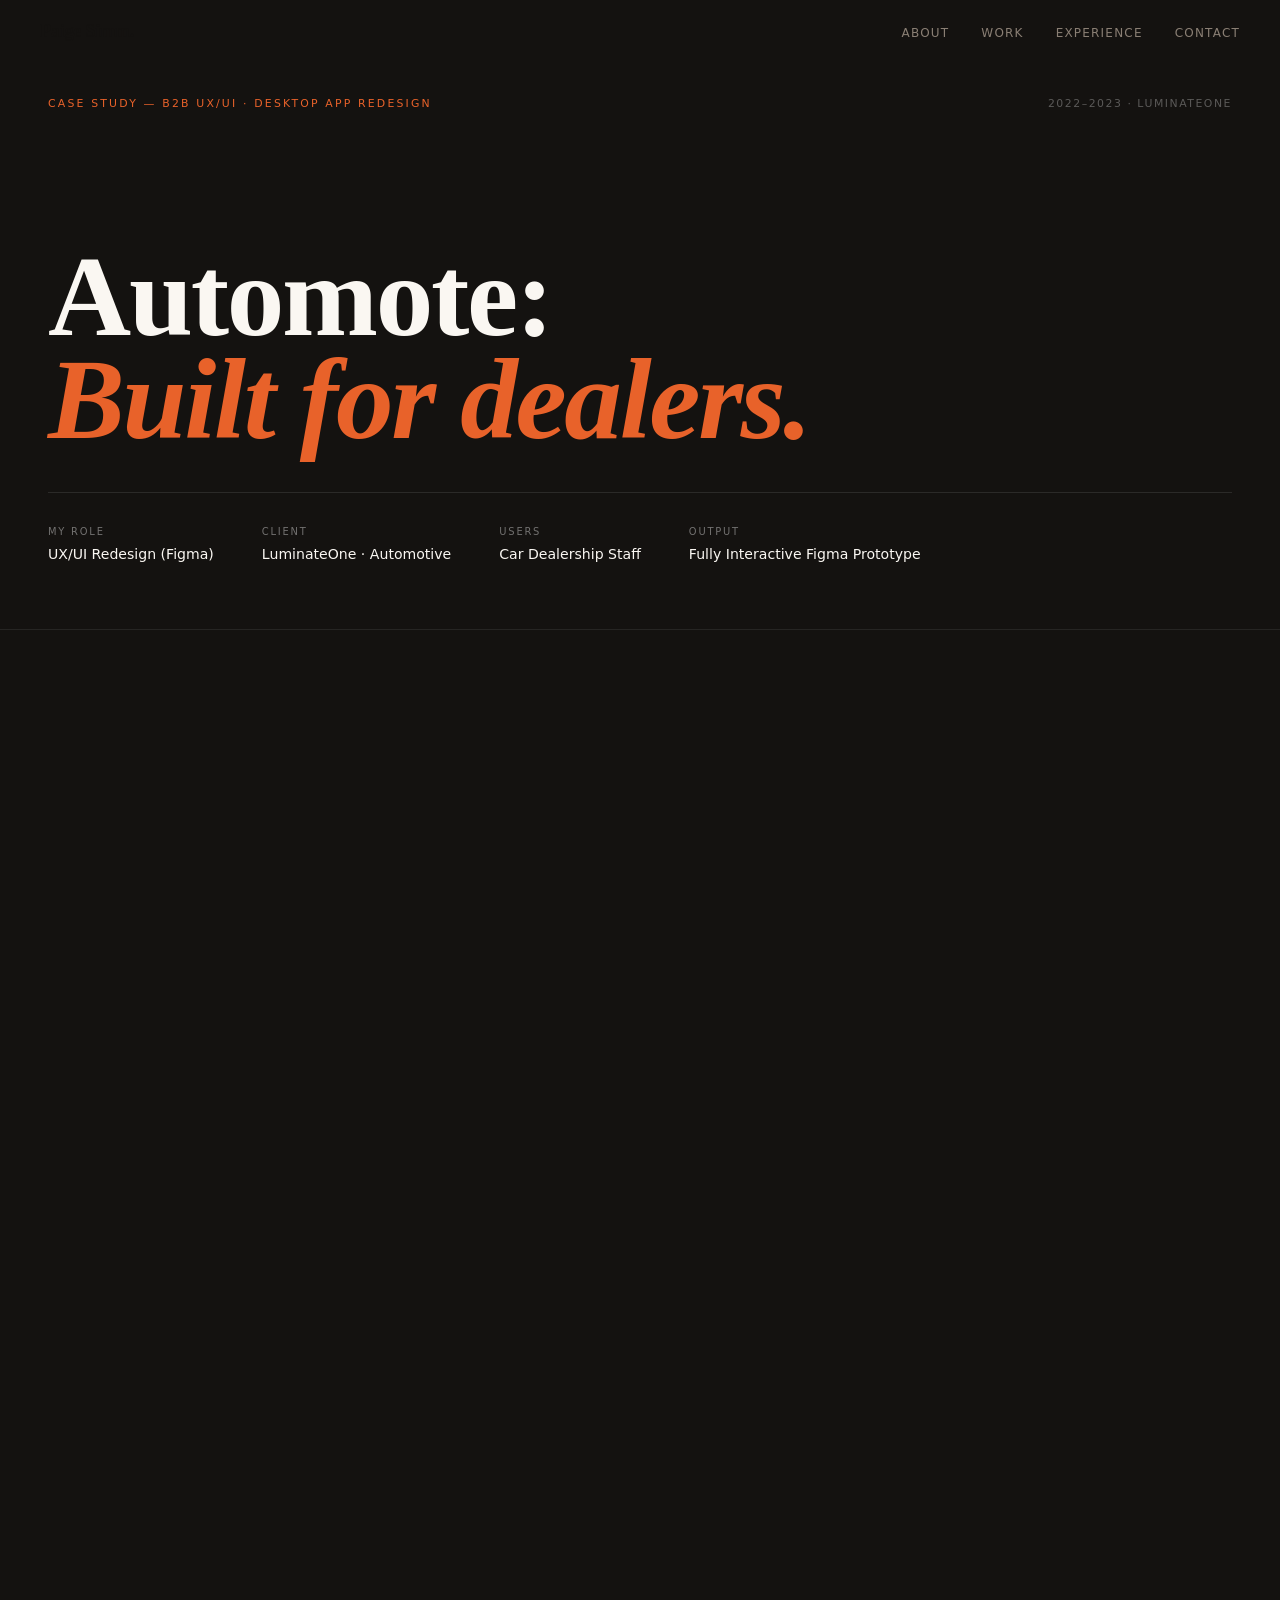
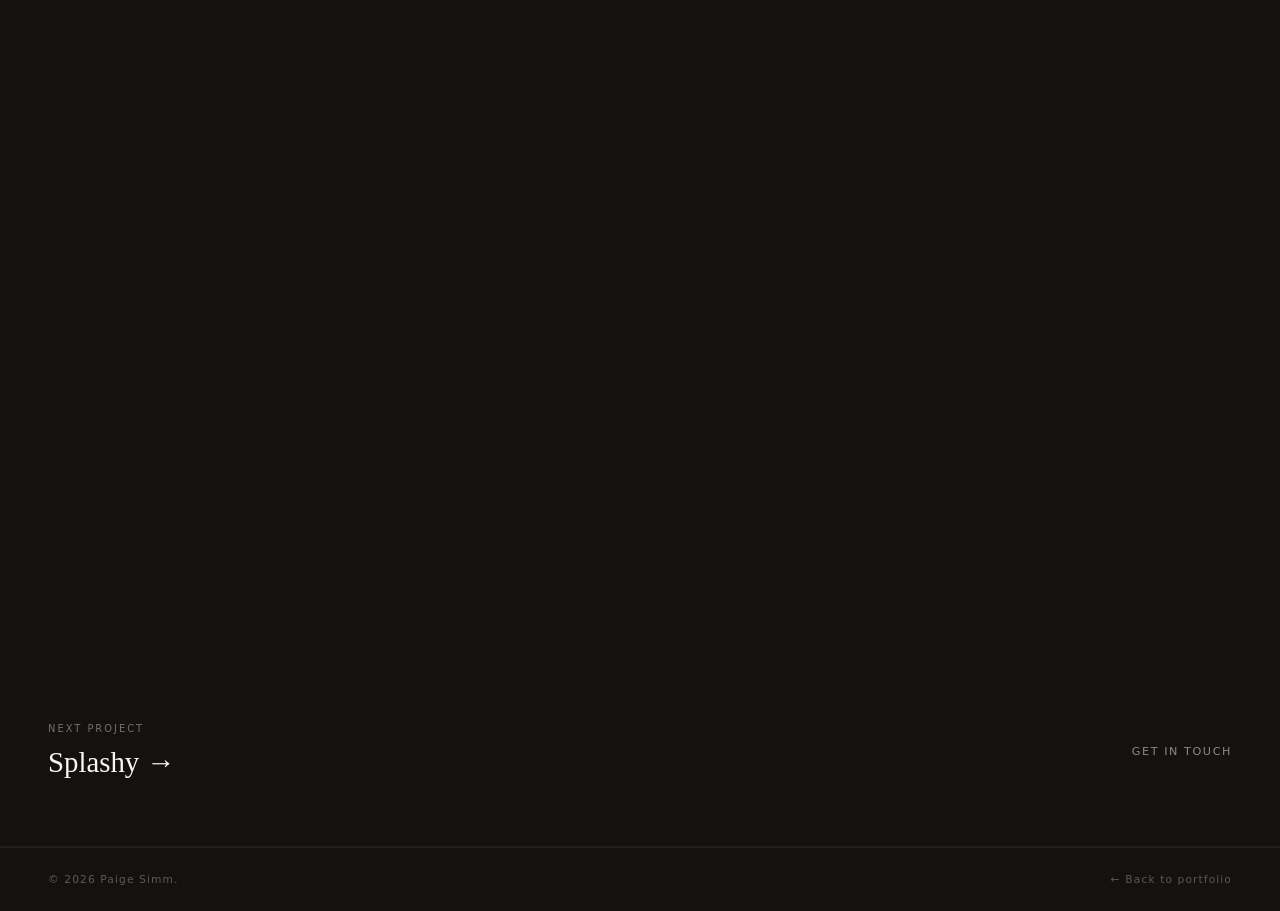
==== automote-case-study.html @ e4aabdaa "Update automote-case-study.html" ====
<!DOCTYPE html>
<html lang="en">
<head>
<meta charset="UTF-8">
<meta name="viewport" content="width=device-width, initial-scale=1.0">
<title>Automote — Case Study · Paige Simm</title>
<link href="https://api.fontshare.com/v2/css?f[]=clash-display@400,500,600,700&f[]=cabinet-grotesk@300,400,500,700&display=swap" rel="stylesheet">
<link rel="stylesheet" href="style.css">
<link rel="stylesheet" href="case-study.css">
</head>
<body>
<div id="reading-progress"></div>
<div id="section-dots"></div>
<nav class="nav" id="nav">
  <a href="index.html" class="nav-logo">Paige Simm.</a>
  <ul class="nav-links">
    <li><a href="index.html#about">About</a></li>
    <li><a href="index.html#work">Work</a></li>
    <li><a href="index.html#experience">Experience</a></li>
    <li><a href="index.html#contact">Contact</a></li>
  </ul>
  <button class="hamburger" id="hamburger" aria-label="Menu"><span></span><span></span><span></span></button>
</nav>
<div class="mobile-drawer" id="mobileDrawer">
  <a href="index.html#about">About</a><a href="index.html#work">Work</a>
  <a href="index.html#experience">Experience</a><a href="index.html#contact">Contact</a>
</div>
<div class="cs-hero automote">
  <div class="cs-hero-bg"></div>
  <div class="cs-hero-top">
    <span class="cs-eyebrow">Case Study — B2B UX/UI · Desktop App Redesign</span>
    <span class="cs-year">2022–2023 · LuminateOne</span>
  </div>
  <div class="cs-hero-content">
    <h1 class="cs-title">
      <span class="cs-title-line">Automote:</span>
      <span class="cs-title-line">Built for dealers.</span>
    </h1>
    <div class="cs-hero-meta">
      <div><p class="cs-meta-label">My Role</p><p class="cs-meta-value">UX/UI Redesign (Figma)</p></div>
      <div><p class="cs-meta-label">Client</p><p class="cs-meta-value">LuminateOne · Automotive</p></div>
      <div><p class="cs-meta-label">Users</p><p class="cs-meta-value">Car Dealership Staff</p></div>
      <div><p class="cs-meta-label">Output</p><p class="cs-meta-value">Fully Interactive Figma Prototype</p></div>
    </div>
  </div>
</div>

<!-- SECTION 01: Overview (unchanged) -->
<section class="cs-section" id="s1">
  <div class="inner" style="position:relative">
    <span class="sec-num">01</span>
    <span class="section-label">Overview</span>
    <h2 class="section-heading">A tool used every day that made people's jobs harder.</h2>
    <div class="two-col">
      <div class="body-text">
        <p>During my internship at <strong>LuminateOne</strong>, I was given the Automote redesign as my core project. Automote is a stock and inventory management platform used daily by car dealership staff to track orders, manage vehicle builds, and monitor inventory.</p>
        <p>The existing interface had accumulated years of fixes on top of fixes. My job was to redesign the core workflows from scratch in Figma, producing a fully interactive prototype the development team could use to plan implementation.</p>
        <p>B2B design is unforgiving. Dealership staff aren't browsing — they're working under time pressure, handling real financial transactions. The cost of confusion isn't frustration, it's mistakes with money and customer relationships.</p>
      </div>
      <div>
        <div class="stat-row">
          <div class="stat-pill"><span class="stat-pill-val" data-target="6">6</span><span class="stat-pill-label">Core UI problems identified in audit</span></div>
          <div class="stat-pill"><span class="stat-pill-val">5→2</span><span class="stat-pill-label">Steps to update order status</span></div>
          <div class="stat-pill"><span class="stat-pill-val">B2B</span><span class="stat-pill-label">Complex real-world daily workflows</span></div>
          <div class="stat-pill"><span class="stat-pill-val">100%</span><span class="stat-pill-label">Interactive prototype delivered</span></div>
        </div>
      </div>
    </div>
  </div>
</section>

<!-- SECTION 02: The Problem (unchanged) -->
<section class="cs-section" id="s2">
  <div class="inner" style="position:relative">
    <span class="sec-num">02</span>
    <span class="section-label">The Problem</span>
    <h2 class="section-heading">Six problems that made a hard job harder.</h2>
    <p style="font-size:1rem;line-height:1.85;color:rgba(0,0,0,0.55);max-width:58ch;margin-bottom:1.8rem">Dealership staff use Automote for hours every day. Managing dozens of orders, tracking vehicles through production pipelines, configuring complex builds. <strong style="color:var(--dark)">Every friction point compounds across hundreds of interactions.</strong></p>
    <ul class="pain-list">
      <li class="pain-item"><span class="pain-num">01</span><div class="pain-text"><strong>Text and buttons cut off</strong><p>UI elements were truncated at screen edges with no overflow handling. Labels, CTAs, and data values disappeared mid-character.</p></div></li>
      <li class="pain-item"><span class="pain-num">02</span><div class="pain-text"><strong>Navigation required too many steps</strong><p>Too many clicks to reach common actions. Hierarchy was flat and unlabelled — users had to memorise locations rather than discover them.</p></div></li>
      <li class="pain-item"><span class="pain-num">03</span><div class="pain-text"><strong>No visual CTA hierarchy</strong><p>Primary actions weren't distinguishable from secondary ones. Everything looked the same weight — unclear what to do next.</p></div></li>
      <li class="pain-item"><span class="pain-num">04</span><div class="pain-text"><strong>Actions completed silently</strong><p>No confirmation states, no error messages, no loading indicators. Users couldn't tell whether something had worked or failed.</p></div></li>
      <li class="pain-item"><span class="pain-num">05</span><div class="pain-text"><strong>Layout broke on different screens</strong><p>Built for one fixed resolution. On any other display, components collapsed or overlapped unpredictably.</p></div></li>
      <li class="pain-item"><span class="pain-num">06</span><div class="pain-text"><strong>No consistent design language</strong><p>Spacing, type sizes, button styles, and colours varied across screens — making the platform feel unfinished and untrustworthy.</p></div></li>
    </ul>
  </div>
</section>

<!-- SECTION 03: Core User Flow (unchanged) -->
<section class="cs-section" id="s3">
  <div class="inner" style="position:relative">
    <span class="sec-num">03</span>
    <span class="section-label">Core User Flow</span>
    <h2 class="section-heading">Updating order status — from 5 steps to 2.</h2>
    <p style="font-size:0.95rem;color:var(--muted);max-width:55ch;line-height:1.75">Order status updates were the most frequent dealer action. Previously required navigating away, making the change, then returning. Redesigned to inline editing with immediate confirmation.</p>
    <div class="user-flow" style="margin-top:1.5rem">
      <div class="flow-step"><div class="flow-box">View orders list</div></div>
      <div class="flow-arrow"></div>
      <div class="flow-step"><div class="flow-box flow-box--blue">Filter by status / model</div></div>
      <div class="flow-arrow"></div>
      <div class="flow-step"><div class="flow-box">Select order</div></div>
      <div class="flow-arrow"></div>
      <div class="flow-step"><div class="flow-box flow-box--blue">View / edit details</div></div>
      <div class="flow-arrow"></div>
      <div class="flow-step"><div class="flow-box">Update production status</div></div>
      <div class="flow-arrow"></div>
      <div class="flow-step"><div class="flow-box flow-box--accent">Confirmation state</div></div>
    </div>
    <p style="font-size:0.75rem;color:var(--muted);margin-top:1rem;font-style:italic">Previously: no filter system, no inline editing, no confirmation. Every status update required navigating away and back.</p>
  </div>
</section>

<!-- SECTION 04: Wireframes (unchanged) -->
<section class="cs-section" id="s4">
  <div class="inner" style="position:relative">
    <span class="sec-num">04</span>
    <span class="section-label">Wireframes</span>
    <h2 class="section-heading">Structuring before styling.</h2>
    <p style="font-size:0.95rem;color:var(--muted);max-width:55ch;line-height:1.75;margin-bottom:0">Wireframed all key screens before moving to high-fidelity. Goal was to validate information architecture and layout logic without the distraction of visual decisions.</p>
    <div class="wireframes">
      <div class="wireframe">
        <div class="wf-bar"><div class="wf-dot"></div><div class="wf-dot"></div><div class="wf-dot"></div></div>
        <div class="wf-body">
          <div style="display:grid;grid-template-columns:70px 1fr;gap:0.4rem;height:60px">
            <div class="wf-block"></div>
            <div style="display:flex;flex-direction:column;gap:0.3rem;padding-top:0.2rem">
              <div class="wf-line wf-line--full"></div><div class="wf-line wf-line--med"></div><div class="wf-line wf-line--short"></div>
            </div>
          </div>
          <div class="wf-line wf-line--full"></div><div class="wf-line wf-line--full"></div><div class="wf-line wf-line--med"></div>
        </div>
        <div class="wf-label">Orders list — v1</div>
        <div class="wf-version">No filtering made large order lists unmanageable</div>
      </div>
      <div class="wireframe">
        <div class="wf-bar"><div class="wf-dot"></div><div class="wf-dot"></div><div class="wf-dot"></div></div>
        <div class="wf-body">
          <div style="display:grid;grid-template-columns:60px 1fr;gap:0.5rem">
            <div style="display:flex;flex-direction:column;gap:0.3rem"><div class="wf-line wf-line--full" style="height:5px;"></div><div class="wf-block" style="height:70px;"></div></div>
            <div style="display:flex;flex-direction:column;gap:0.3rem"><div style="display:flex;gap:0.3rem;"><div class="wf-line" style="width:40%;height:5px;"></div><div class="wf-line" style="width:40%;height:5px;"></div></div><div class="wf-line wf-line--full"></div><div class="wf-line wf-line--full"></div><div class="wf-line wf-line--med"></div></div>
          </div>
        </div>
        <div class="wf-label">Orders + filter panel — v2</div>
        <div class="wf-version">Collapsible filter panel introduced for high-volume workflows</div>
      </div>
      <div class="wireframe" style="border:2px solid var(--accent)">
        <div class="wf-bar" style="background:rgba(232,98,42,0.07)"><div class="wf-dot"></div><div class="wf-dot"></div><div class="wf-dot"></div></div>
        <div class="wf-body">
          <div style="display:grid;grid-template-columns:1fr 1fr;gap:0.4rem">
            <div style="display:flex;flex-direction:column;gap:0.3rem"><div class="wf-line wf-line--short"></div><div class="wf-block" style="height:30px;"></div><div class="wf-block" style="height:30px;"></div></div>
            <div style="display:flex;flex-direction:column;gap:0.3rem"><div class="wf-line wf-line--short"></div><div class="wf-block" style="height:30px;"></div><div class="wf-block" style="height:30px;"></div></div>
          </div>
          <div class="wf-block--btn" style="margin-top:0.5rem;"></div>
        </div>
        <div class="wf-label" style="color:var(--accent)">Configure build (Final)</div>
        <div class="wf-version">Two-panel layout keeps order context visible during config</div>
      </div>
    </div>
  </div>
</section>

<!-- NEW SECTION: High-Fidelity Drafts -->
<section class="cs-section" id="s5">
  <div class="inner" style="position:relative">
    <span class="sec-num">05</span>
    <span class="section-label">High-Fidelity Drafts</span>
    <h2 class="section-heading">Iterating toward the right user flow.</h2>
    <p style="font-size:0.95rem;color:var(--muted);max-width:58ch;line-height:1.75;margin-bottom:1.8rem">After wireframes were validated, I built high-fidelity drafts of core interactions. These exploratory screens helped me understand exactly how users would move through configuration workflows — and revealed where the experience still needed refinement.</p>
    
    <!-- Filter Screen -->
    <div style="margin-bottom:2.5rem">
      <h3 style="font-family:'Clash Display',sans-serif;font-weight:500;font-size:1.3rem;letter-spacing:-0.01em;margin-bottom:1rem">Filtering System — High-Fidelity Draft</h3>
      <div class="screen-full" style="max-width:900px;margin:0 auto 0.75rem">
        <img src="filter 1 - 9.png" alt="Filter panel high-fidelity draft" onerror="this.outerHTML='<div class=\'screen-full-stub\' style=\'min-height:300px\'>Filter panel — high-fidelity draft</div>'">
      </div>
      <p style="font-size:0.85rem;color:var(--muted);max-width:700px;margin:0 auto;text-align:center">The collapsible filter panel in its draft stage. This exploration confirmed the panel needed to stay visible during scrolling and that filter chips should show active selections at a glance.</p>
    </div>

    <!-- Configuration Steps Flow -->
    <div style="margin-bottom:2.5rem">
      <h3 style="font-family:'Clash Display',sans-serif;font-weight:500;font-size:1.3rem;letter-spacing:-0.01em;margin-bottom:1rem">Configuration Workflow — Draft Sequence</h3>
      <div style="display:grid;grid-template-columns:repeat(2,1fr);gap:1.5rem;margin-bottom:0.75rem">
        <div>
          <div class="screen-full">
            <img src="config steps.png" alt="Configuration steps overview" onerror="this.outerHTML='<div class=\'screen-full-stub\'>Config steps draft</div>'">
          </div>
          <p style="font-size:0.75rem;color:var(--muted);margin-top:0.5rem;text-align:center">Step progression — showing users where they are in multi-step configuration</p>
        </div>
        <div>
          <div class="screen-full">
            <img src="adding config 1 -1.png" alt="Adding configuration options" onerror="this.outerHTML='<div class=\'screen-full-stub\'>Adding config draft</div>'">
          </div>
          <p style="font-size:0.75rem;color:var(--muted);margin-top:0.5rem;text-align:center">Adding options — inline selection with immediate visual feedback</p>
        </div>
      </div>
    </div>

    <!-- Editing Configuration -->
    <div>
      <h3 style="font-family:'Clash Display',sans-serif;font-weight:500;font-size:1.3rem;letter-spacing:-0.01em;margin-bottom:1rem">Editing Flow — High-Fidelity Draft</h3>
      <div class="screen-full" style="max-width:900px;margin:0 auto 0.75rem">
        <img src="editing config 1 - 1.png" alt="Editing configuration draft" onerror="this.outerHTML='<div class=\'screen-full-stub\' style=\'min-height:300px\'>Editing config draft</div>'">
      </div>
      <p style="font-size:0.85rem;color:var(--muted);max-width:700px;margin:0 auto;text-align:center">The editing interface draft. This screen revealed that users needed persistent visibility of the original build while making changes — leading to the two-panel layout in the final design.</p>
    </div>

    <p style="font-size:0.85rem;color:var(--muted);margin-top:2rem;padding-top:1rem;border-top:1px solid rgba(0,0,0,0.06);font-style:italic">These drafts were essential for pressure-testing the user flow. Building them in high fidelity early exposed edge cases that wireframes had hidden — particularly around state persistence and undo actions.</p>
  </div>
</section>

<!-- SECTION 06: Final Delivered Design -->
<section class="cs-section" id="s6">
  <div class="inner" style="position:relative">
    <span class="sec-num">06</span>
    <span class="section-label">Final Delivered Design</span>
    <h2 class="section-heading">The redesigned platform.</h2>
    <p style="font-size:0.95rem;color:var(--muted);max-width:58ch;line-height:1.75;margin-bottom:1.8rem">After iterating through high-fidelity drafts, the final version incorporated everything I'd learned. Cleaner visual hierarchy, clearer status communication, and workflows that respected how dealers actually work.</p>
    
    <!-- Final Screens Grid -->
    <div style="display:grid;grid-template-columns:repeat(2,1fr);gap:2rem;margin-bottom:1.5rem">
      <!-- Orders List -->
      <div>
        <div class="screen-full">
          <img src="orders 1 -1 (1).png" alt="Final orders list screen" onerror="this.outerHTML='<div class=\'screen-full-stub\'>Orders management — final</div>'">
        </div>
        <p class="screen-cap"><strong>Orders management — final delivered version.</strong> Filterable by ID, customer, model, date, and production status. Clear hierarchy, consistent row actions, scannable status indicators.</p>
      </div>
      
      <!-- Edit Orders -->
      <div>
        <div class="screen-full">
          <img src="edit orders.png" alt="Final edit orders screen" onerror="this.outerHTML='<div class=\'screen-full-stub\'>Edit orders — final</div>'">
        </div>
        <p class="screen-cap"><strong>Order detail and editing — final delivered version.</strong> Inline status updates with confirmation states. No more navigating away to make a simple change.</p>
      </div>
    </div>

    <!-- Full-width Inventory Screen -->
    <div style="margin-top:2rem">
      <div class="screen-full" style="max-width:1000px;margin-left:auto;margin-right:auto">
        <img src="inventory 1 -1.png" alt="Final inventory dashboard" onerror="this.outerHTML='<div class=\'screen-full-stub\' style=\'min-height:350px\'>Inventory dashboard — final</div>'">
      </div>
      <p class="screen-cap" style="max-width:700px;margin-left:auto;margin-right:auto"><strong>Inventory dashboard — final delivered version.</strong> High-level overview of stock, incoming orders, and vehicles in production. The filter panel from earlier drafts evolved into a persistent sidebar that maintains context across views.</p>
    </div>

    <p style="font-size:0.85rem;color:var(--muted);margin-top:2rem;padding-top:1rem;border-top:1px solid rgba(0,0,0,0.06)">The final prototype included fully interactive components, hover states, loading indicators, and confirmation dialogs — everything the development team needed to build with confidence.</p>
  </div>
</section>

<!-- SECTION 07: Key Design Decisions -->
<section class="cs-section" id="s7">
  <div class="inner" style="position:relative">
    <span class="sec-num">07</span>
    <span class="section-label">Key Design Decisions</span>
    <h2 class="section-heading">The calls I made and why.</h2>
    <div class="decisions-grid">
      <div class="decision-card"><span class="decision-icon">🗂</span><p class="decision-title">Two-panel configuration</p><p class="decision-body">Details and configuration steps in a persistent split view. Dealers never lose context when adding or changing build options.</p></div>
      <div class="decision-card"><span class="decision-icon">🔍</span><p class="decision-title">Collapsible side filter</p><p class="decision-body">Visible when needed, out of the way when not. Filters by ID, customer, model, date range, and production status.</p></div>
      <div class="decision-card"><span class="decision-icon">🚦</span><p class="decision-title">Status as clear text</p><p class="decision-body">Production status displayed as readable text labels, not icons or colour alone. No legend required — self-explanatory at a glance.</p></div>
      <div class="decision-card"><span class="decision-icon">⚓</span><p class="decision-title">Structured sidebar nav</p><p class="decision-body">Tools grouped into logical categories with persistent context. Dealers always know where they are and how to get somewhere else.</p></div>
      <div class="decision-card"><span class="decision-icon">🎯</span><p class="decision-title">Primary / secondary hierarchy</p><p class="decision-body">Primary actions use filled buttons with strong colour. Destructive actions are subdued — reducing accidental irreversible actions.</p></div>
      <div class="decision-card"><span class="decision-icon">📐</span><p class="decision-title">Unified component system</p><p class="decision-body">Spacing scale, type hierarchy, button variants, form elements — applied consistently across every screen. Consistency is a feature.</p></div>
    </div>
  </div>
</section>

<!-- SECTION 08: Testing + Iteration -->
<section class="cs-section" id="s8">
  <div class="inner" style="position:relative">
    <span class="sec-num">08</span>
    <span class="section-label">Testing + Iteration</span>
    <h2 class="section-heading">What the review sessions revealed.</h2>
    <div class="iterations">
      <div class="iteration iteration--problem"><span class="iteration-tag">Stakeholder review</span><p class="iteration-title">Status column wasn't scannable</p><p class="iteration-body">Dealers scanning a long orders list couldn't quickly identify which orders needed action. All statuses looked visually equivalent.</p></div>
      <div class="iteration iteration--solution"><span class="iteration-tag">What I changed</span><p class="iteration-title">Added visual weight to action-required statuses</p><p class="iteration-body">Introduced subtle colour coding for statuses requiring dealer action. Text labels retained — colour was additive, not the sole indicator.</p></div>
      <div class="iteration iteration--problem"><span class="iteration-tag">Stakeholder review</span><p class="iteration-title">Bulk actions were missing</p><p class="iteration-body">Sales managers needed to update multiple orders at once. The v1 design required updating each order individually.</p></div>
      <div class="iteration iteration--solution"><span class="iteration-tag">What I changed</span><p class="iteration-title">Designed a bulk selection and action system</p><p class="iteration-body">Added row-level checkboxes and a contextual bulk action bar that appeared when multiple items were selected. Full interaction prototyped in Figma.</p></div>
    </div>
    <div class="constraints">
      <p class="constraints-title">Constraints</p>
      <ul>
        <li>Internship timeline — six months meant scoping realistically. Focused on highest-frequency workflows</li>
        <li>No direct access to end users — all feedback came through LuminateOne stakeholders</li>
        <li>Prototype for planning purposes only — not involved in implementation, so edge cases needed to be thorough</li>
        <li>Existing branding constraints meant the visual design had to work within Automote's established colour palette</li>
      </ul>
    </div>
  </div>
</section>

<!-- SECTION 09: Outcomes -->
<section class="cs-section" id="s9">
  <div class="inner" style="position:relative">
    <span class="sec-num">09</span>
    <span class="section-label">Outcomes</span>
    <h2 class="section-heading">How the work was received.</h2>
    <div class="outcomes">
      <div class="outcome"><div class="outcome-icon"><svg viewBox="0 0 28 28" fill="none" stroke="currentColor" stroke-width="1.5"><circle cx="14" cy="14" r="11"/><path d="M9 14l4 4 6-7"/></svg></div><div><p class="outcome-t">Key pain points confirmed solved</p><p class="outcome-b">LuminateOne confirmed the redesign addressed navigation and clarity issues previously raised by dealership staff. Approved as the basis for development without further revision rounds.</p></div></div>
      <div class="outcome"><div class="outcome-icon"><svg viewBox="0 0 28 28" fill="none" stroke="currentColor" stroke-width="1.5"><path d="M5 14h18M14 5l9 9-9 9"/></svg></div><div><p class="outcome-t">Reduced cognitive load specifically called out</p><p class="outcome-b">The two-panel configure screen and collapsible filter system were specifically noted as solving problems dealers had raised. Status legibility noted as a clear improvement.</p></div></div>
      <div class="outcome"><div class="outcome-icon"><svg viewBox="0 0 28 28" fill="none" stroke="currentColor" stroke-width="1.5"><rect x="4" y="4" width="20" height="20" rx="2"/><path d="M9 14l4 4 6-7"/></svg></div><div><p class="outcome-t">Prototype reduced dev ambiguity</p><p class="outcome-b">Fully interactive prototype with annotated specs, interaction states, and documented decisions. Enabled clearer implementation planning and reduced design-dev back-and-forth.</p></div></div>
    </div>
  </div>
</section>

<!-- SECTION 10: Reflection -->
<section class="cs-section" id="s10">
  <div class="inner" style="position:relative">
    <span class="sec-num">10</span>
    <span class="section-label">Reflection</span>
    <h2 class="section-heading">Designing for people at work.</h2>
    <div class="reflect-wrap">
      <blockquote>B2B design is unforgiving. Consumer apps get forgiven for being confusing — people close them and move on. A tool you use for <em>eight hours a day</em> is different.</blockquote>
      <div class="reflect-body">
        <p>This project taught me that <strong>context of use changes everything.</strong> Dealership staff aren't browsing — they're working under time pressure, handling real financial transactions. The cost of confusion isn't frustration, it's mistakes with money and customer relationships.</p>
        <p>The most valuable lesson was that <strong>consistency is a feature.</strong> In a complex tool used daily, predictability reduces cognitive load more than any clever interaction. Users should be thinking about their work, not the interface.</p>
        <p>Not having direct access to end users was a real constraint — something I'd push back on in future. Even one session watching a dealer use the existing system would have been worth more than hours of assumption.</p>
      </div>
    </div>
  </div>
</section>

<div style="border-top:1px solid rgba(0,0,0,0.06)">
  <div class="cs-end"><div><p class="end-label">Next project</p><a href="splashy-case-study.html" class="end-link">Splashy →</a></div><a href="index.html#contact" class="end-cta">Get in touch</a></div>
</div>
<footer><span>© 2026 Paige Simm.</span><a href="index.html">← Back to portfolio</a></footer>
<script src="script.js"></script>
</body>
</html>
---- style.css ----
/* ---------- RESET & TOKENS ---------- */
* {
  margin: 0;
  padding: 0;
  box-sizing: border-box;
}

:root {
  --bg: #f7f4ef;
  --card: #ffffff;
  --dark: #141210;
  --white: #faf7f2;        /* ← CRITICAL: used in case studies */
  --accent: #e8622a;
  --accent2: #f0a44a;
  --muted: #8a7f74;
  --border: #e2ddd6;
  --serif: 'Clash Display', Georgia, serif;
  --sans: 'Cabinet Grotesk', system-ui, -apple-system, sans-serif;
  --transition: all 0.3s cubic-bezier(0.2, 0.9, 0.4, 1.1);
}

html {
  scroll-behavior: smooth;
}

body {
  background: var(--bg);
  color: var(--dark);
  font-family: var(--sans);
  font-weight: 300;
  overflow-x: hidden;
  line-height: 1.4;
}

::selection {
  background: var(--accent);
  color: white;
}

::-webkit-scrollbar {
  width: 4px;
}
::-webkit-scrollbar-track {
  background: var(--bg);
}
::-webkit-scrollbar-thumb {
  background: var(--accent);
  border-radius: 2px;
}

/* ---------- REVEAL ANIMATIONS ---------- */
.reveal {
  opacity: 0;
  transform: translateY(24px);
  transition: opacity 0.7s ease, transform 0.7s ease;
}
.reveal.in {
  opacity: 1;
  transform: none;
}

/* ---------- SCROLL PROGRESS BAR ---------- */
#scroll-bar {
  position: fixed;
  top: 0;
  left: 0;
  height: 2.5px;
  background: linear-gradient(90deg, var(--accent), var(--accent2));
  z-index: 9999;
  width: 0%;
  transition: width 0.1s linear;
  pointer-events: none;
}

/* ---------- GLASSMORPHIC NAV ---------- */
.nav {
  position: fixed;
  top: 0;
  left: 0;
  right: 0;
  z-index: 100;
  display: flex;
  align-items: center;
  justify-content: space-between;
  padding: 1.2rem 2.5rem;
  background: transparent;
  transition: background 0.4s, backdrop-filter 0.4s, border-color 0.4s;
  border-bottom: 1px solid transparent;
}
.nav.scrolled {
  background: rgba(247, 244, 239, 0.85);
  backdrop-filter: blur(20px);
  border-bottom-color: var(--border);
}
.nav-logo {
  font-family: var(--serif);
  font-size: 1.15rem;
  font-weight: 600;
  letter-spacing: -0.02em;
  color: var(--dark);
  text-decoration: none;
}
.nav-links {
  display: flex;
  gap: 2rem;
  list-style: none;
  align-items: center;
}
.nav-links a {
  font-size: 0.75rem;
  letter-spacing: 0.1em;
  text-transform: uppercase;
  color: var(--muted);
  text-decoration: none;
  transition: color 0.2s;
}
.nav-links a:hover {
  color: var(--accent);
}
.hire-btn {
  background: var(--dark);
  color: white !important;
  padding: 0.5rem 1.1rem;
  border-radius: 100px;
  font-size: 0.72rem;
  transition: background 0.2s, transform 0.2s;
  display: inline-block;
}
.hire-btn:hover {
  background: var(--accent) !important;
  transform: scale(1.04);
}

/* Mobile nav */
.hamburger {
  display: none;
  flex-direction: column;
  gap: 5px;
  background: none;
  border: none;
  cursor: pointer;
  padding: 4px;
}
.hamburger span {
  width: 22px;
  height: 2px;
  background: var(--dark);
  border-radius: 2px;
  transition: transform 0.3s, opacity 0.3s;
}
.mobile-drawer {
  display: none;
  position: fixed;
  inset: 0;
  background: var(--bg);
  z-index: 99;
  flex-direction: column;
  align-items: center;
  justify-content: center;
  gap: 2rem;
}
.mobile-drawer.open {
  display: flex;
}
.mobile-drawer a {
  font-family: var(--serif);
  font-size: 2.5rem;
  color: var(--dark);
  text-decoration: none;
}
@media (max-width: 768px) {
  .nav {
    padding: 1rem 1.2rem;
  }
  .nav-links {
    display: none;
  }
  .hamburger {
    display: flex;
  }
}

/* ---------- HERO (INDEX) ---------- */
#hero {
  min-height: 92vh;
  display: flex;
  flex-direction: column;
  justify-content: flex-end;
  padding: 0 2.5rem 4rem;
  position: relative;
  border-bottom: 1px solid var(--border);
  overflow: hidden;
}
.hero-bg-blob {
  position: absolute;
  top: 15%;
  right: -5%;
  width: 45vw;
  max-width: 600px;
  aspect-ratio: 1;
  border-radius: 50%;
  background: radial-gradient(circle, var(--accent2)22, transparent 70%);
  pointer-events: none;
}
.hero-bg-blob2 {
  position: absolute;
  bottom: 10%;
  left: -8%;
  width: 30vw;
  aspect-ratio: 1;
  border-radius: 50%;
  background: radial-gradient(circle, var(--accent)18, transparent 70%);
  pointer-events: none;
}
.hero-top {
  position: absolute;
  top: 5.5rem;
  left: 2.5rem;
  right: 2.5rem;
  display: flex;
  justify-content: space-between;
  align-items: center;
  opacity: 0;
  animation: fadeInUp 0.7s 0.3s forwards;
}
.hero-tag {
  font-size: 0.72rem;
  letter-spacing: 0.16em;
  text-transform: uppercase;
  color: var(--muted);
}
.available-badge {
  display: flex;
  align-items: center;
  gap: 0.5rem;
  font-size: 0.68rem;
  letter-spacing: 0.12em;
  background: rgba(92, 186, 120, 0.12);
  border: 1px solid rgba(92, 186, 120, 0.3);
  border-radius: 100px;
  padding: 0.3rem 0.8rem;
  color: #3a8a54;
}
.dot-pulse {
  width: 7px;
  height: 7px;
  background: #5cba78;
  border-radius: 50%;
  position: relative;
}
.dot-pulse::after {
  content: '';
  position: absolute;
  inset: -3px;
  border-radius: 50%;
  border: 1px solid #5cba78;
  animation: pulse 2s infinite;
}
@keyframes pulse {
  0%,100% { opacity: 0.5; transform: scale(1); }
  50% { opacity: 0; transform: scale(1.8); }
}
.hero-name {
  font-family: var(--serif);
  font-weight: 700;
  font-size: clamp(4.5rem, 12vw, 11rem);
  line-height: 0.92;
  letter-spacing: -0.03em;
  margin-bottom: 0.1em;
}
.hero-name-line {
  display: block;
  opacity: 0;
  transform: translateY(20px);
  animation: slideUp 0.9s cubic-bezier(0.16,1,0.3,1) forwards;
}
.hero-name-line:first-child { animation-delay: 0.1s; }
.hero-name-line:last-child { animation-delay: 0.22s; font-style: italic; color: var(--accent); }
.hero-bottom {
  display: flex;
  justify-content: space-between;
  align-items: flex-end;
  margin-top: 2rem;
  padding-top: 1.5rem;
  border-top: 1px solid var(--border);
  opacity: 0;
  animation: fadeInUp 0.8s 0.7s forwards;
  flex-wrap: wrap;
  gap: 1.5rem;
}
.hero-text {
  font-size: clamp(0.9rem, 1.4vw, 1.1rem);
  color: var(--muted);
  line-height: 1.65;
  max-width: 44ch;
}
.hero-text strong {
  color: var(--dark);
  font-weight: 500;
}
.hero-scroll {
  display: flex;
  align-items: center;
  gap: 0.6rem;
  font-size: 0.72rem;
  letter-spacing: 0.12em;
  text-transform: uppercase;
  color: var(--muted);
  text-decoration: none;
  transition: color 0.2s;
}
.hero-scroll:hover {
  color: var(--accent);
}
.hero-scroll svg {
  transition: transform 0.3s;
}
.hero-scroll:hover svg {
  transform: translateY(4px);
}
@keyframes slideUp { to { opacity: 1; transform: translateY(0); } }
@keyframes fadeInUp { to { opacity: 1; } }

/* ---------- MARQUEE ---------- */
.marquee {
  overflow: hidden;
  background: var(--dark);
  padding: 0.9rem 0;
  white-space: nowrap;
}
.marquee-content {
  display: inline-flex;
  animation: marquee 30s linear infinite;
}
.marquee-item {
  display: inline-flex;
  align-items: center;
  gap: 1.5rem;
  padding: 0 1.5rem;
  font-size: 0.68rem;
  letter-spacing: 0.16em;
  text-transform: uppercase;
  color: rgba(255,255,255,0.5);
}
.marquee-dot {
  width: 4px;
  height: 4px;
  background: var(--accent);
  border-radius: 50%;
}
@keyframes marquee {
  from { transform: translateX(0); }
  to { transform: translateX(-50%); }
}

/* ---------- ABOUT SECTION ---------- */
#about {
  padding: 6rem 2.5rem;
  border-bottom: 1px solid var(--border);
}
.about-grid {
  max-width: 1200px;
  margin: 0 auto;
  display: grid;
  grid-template-columns: 1fr 1.4fr;
  gap: 5rem;
  align-items: start;
}
.section-label {
  font-size: 0.68rem;
  letter-spacing: 0.2em;
  text-transform: uppercase;
  color: var(--accent);
  display: block;
  margin-bottom: 0.8rem;
}
.section-heading {
  font-family: var(--serif);
  font-size: clamp(2rem, 3.5vw, 3rem);
  line-height: 1.05;
  letter-spacing: -0.02em;
  margin-bottom: 2rem;
}
.about-text p {
  font-size: 1rem;
  line-height: 1.85;
  color: var(--muted);
  margin-bottom: 1rem;
}
.about-text p strong {
  color: var(--dark);
  font-weight: 500;
}
.skills-grid {
  display: flex;
  flex-wrap: wrap;
  gap: 0.45rem;
  margin-top: 1.5rem;
}
.skill-tag {
  font-size: 0.68rem;
  letter-spacing: 0.08em;
  text-transform: uppercase;
  padding: 0.4rem 0.85rem;
  border: 1px solid var(--border);
  border-radius: 100px;
  color: var(--muted);
  background: white;
  cursor: default;
  transition: background 0.2s, color 0.2s, border-color 0.2s;
}
.skill-tag:hover {
  background: var(--accent);
  color: white;
  border-color: var(--accent);
}

/* ---------- WORK BENTO GRID ---------- */
#work {
  padding: 6rem 2.5rem;
  background: rgba(240, 236, 230, 0.5);
  border-bottom: 1px solid var(--border);
}
.work-header {
  max-width: 1200px;
  margin: 0 auto 2.5rem;
  display: flex;
  justify-content: space-between;
  align-items: flex-end;
  flex-wrap: wrap;
  gap: 1rem;
}
.work-header .section-heading {
  margin-bottom: 0;
}
.view-all {
  font-size: 0.7rem;
  letter-spacing: 0.12em;
  text-transform: uppercase;
  text-decoration: none;
  color: var(--muted);
  border-bottom: 1px solid currentColor;
  padding-bottom: 2px;
  transition: color 0.2s;
}
.view-all:hover {
  color: var(--accent);
}
.bento-grid {
  max-width: 1200px;
  margin: 0 auto;
  display: grid;
  grid-template-columns: repeat(2, 1fr);
  gap: 1rem;
}
.bento-card {
  background: white;
  border-radius: 16px;
  overflow: hidden;
  text-decoration: none;
  color: var(--dark);
  display: flex;
  flex-direction: column;
  transition: box-shadow 0.3s ease;
  cursor: pointer;
  transform-style: preserve-3d;
}
.bento-card:hover {
  box-shadow: 0 24px 80px rgba(0,0,0,0.14);
}
.full-width {
  grid-column: 1 / -1;
  flex-direction: row;
}
.full-width .card-img {
  flex: 1.5;
  height: 300px;
}
.card-img {
  position: relative;
  overflow: hidden;
  height: 220px;
  background: #111;
  flex-shrink: 0;
}
.card-img img {
  width: 100%;
  height: 100%;
  object-fit: cover;
  object-position: top;
  transition: transform 0.6s ease;
}
.bento-card:hover .card-img img {
  transform: scale(1.04);
}
.split-img {
  position: absolute;
  bottom: 0;
  right: 0;
  width: 44%;
  height: 68%;
  overflow: hidden;
  border-top: 2px solid var(--bg);
  border-left: 2px solid var(--bg);
  border-radius: 4px 0 0 0;
  box-shadow: -4px -4px 20px rgba(0,0,0,0.12);
}
.split-img img {
  width: 100%;
  height: 100%;
  object-fit: cover;
}
.phones-container {
  background: linear-gradient(140deg, #0d2235, #1a5070);
  display: flex;
  align-items: center;
  justify-content: center;
  gap: 0.8rem;
  padding: 1rem;
  height: 220px;
}
.phone-mock {
  width: 78px;
  height: 170px;
  object-fit: cover;
  object-position: top;
  border-radius: 14px;
  box-shadow: 0 12px 30px rgba(0,0,0,0.5);
  transition: transform 0.4s;
}
.bento-card:hover .phone-mock {
  transform: translateY(-6px);
}
.card-content {
  padding: 1.4rem 1.6rem 1.6rem;
  display: flex;
  flex-direction: column;
  gap: 0.4rem;
  flex: 1;
}
.card-meta {
  display: flex;
  align-items: center;
  gap: 0.75rem;
  margin-bottom: 0.2rem;
}
.card-num {
  font-family: var(--serif);
  font-style: italic;
  font-size: 0.85rem;
  color: rgba(0,0,0,0.15);
}
.card-cat {
  font-size: 0.6rem;
  letter-spacing: 0.14em;
  text-transform: uppercase;
  color: var(--accent);
}
.card-title {
  font-family: var(--serif);
  font-size: 1.3rem;
  line-height: 1.15;
}
.card-title em {
  font-style: italic;
  color: var(--accent);
}
.card-desc {
  font-size: 0.82rem;
  color: var(--muted);
  line-height: 1.65;
  flex: 1;
}
.card-link {
  font-size: 0.68rem;
  letter-spacing: 0.1em;
  text-transform: uppercase;
  color: var(--dark);
  border-bottom: 1px solid rgba(0,0,0,0.15);
  padding-bottom: 1px;
  margin-top: 0.8rem;
  align-self: flex-start;
  transition: color 0.2s, border-color 0.2s;
}
.bento-card:hover .card-link {
  color: var(--accent);
  border-color: var(--accent);
}
.dark-card {
  background: var(--dark);
  color: white;
}
.dark-card .card-num {
  color: rgba(255,255,255,0.15);
}
.dark-card .card-cat {
  color: #6ecfe0;
}
.dark-card .card-title em {
  color: #6ecfe0;
}
.dark-card .card-desc {
  color: rgba(255,255,255,0.5);
}
.dark-card .card-link {
  color: #6ecfe0;
  border-color: rgba(110,207,224,0.4);
}
.small-card {
  grid-column: span 1;
}
.small-card .card-content {
  padding: 1.2rem;
}
.print-placeholder {
  height: 150px;
  background: linear-gradient(150deg, #f5efe6, #e0d5c4);
  display: flex;
  align-items: flex-end;
  padding: 1.2rem;
}
.print-text {
  font-family: var(--serif);
  font-size: 1.6rem;
  color: rgba(0,0,0,0.1);
  line-height: 1.1;
  letter-spacing: -0.02em;
}
.social-placeholder {
  height: 150px;
  background: #141210;
  display: flex;
  align-items: flex-end;
  justify-content: center;
  padding: 0 1.5rem 1.2rem;
  gap: 6px;
}
.social-bar {
  width: 8px;
  background: linear-gradient(180deg, var(--accent2), var(--accent));
  border-radius: 3px 3px 0 0;
  opacity: 0.8;
}

/* ---------- EXPERIENCE ---------- */
#experience {
  padding: 6rem 2.5rem;
  border-bottom: 1px solid var(--border);
}
.exp-grid {
  max-width: 1200px;
  margin: 0 auto;
  display: grid;
  grid-template-columns: 1fr 2fr;
  gap: 5rem;
  align-items: start;
}
.sticky-head {
  position: sticky;
  top: 6rem;
}
.exp-item {
  border-top: 1px solid var(--border);
  padding: 1.6rem 0;
  display: grid;
  grid-template-columns: 1fr 2fr;
  gap: 2rem;
  transition: padding-left 0.3s;
}
.exp-item:hover {
  padding-left: 0.5rem;
}
.exp-date {
  font-size: 0.65rem;
  letter-spacing: 0.12em;
  text-transform: uppercase;
  color: var(--accent);
  margin-bottom: 0.3rem;
}
.exp-company {
  font-family: var(--serif);
  font-size: 1.1rem;
  margin-bottom: 0.15rem;
}
.exp-role {
  font-size: 0.75rem;
  color: var(--muted);
}
.exp-desc {
  font-size: 0.87rem;
  line-height: 1.75;
  color: var(--muted);
  margin-bottom: 0.8rem;
}
.exp-tags {
  display: flex;
  flex-wrap: wrap;
  gap: 0.35rem;
}
.exp-tag {
  font-size: 0.6rem;
  letter-spacing: 0.08em;
  text-transform: uppercase;
  padding: 0.2rem 0.6rem;
  background: var(--bg);
  border-radius: 100px;
  color: var(--muted);
}

/* ---------- CONTACT ---------- */
#contact {
  background: var(--dark);
  color: white;
  padding: 7rem 2.5rem;
  display: grid;
  grid-template-columns: 1fr 1fr;
  gap: 5rem;
  align-items: end;
}
.contact-left .section-label {
  color: var(--accent);
}
.contact-heading {
  font-family: var(--serif);
  font-size: clamp(2.5rem, 6vw, 5rem);
  line-height: 0.95;
  letter-spacing: -0.03em;
  margin-top: 0.5rem;
}
.contact-heading em {
  font-style: italic;
  color: var(--accent2);
}
.contact-sub {
  font-size: 0.95rem;
  color: rgba(255,255,255,0.45);
  line-height: 1.75;
  margin-bottom: 2rem;
}
.contact-link {
  display: flex;
  justify-content: space-between;
  align-items: center;
  padding: 1rem 0;
  border-top: 1px solid rgba(255,255,255,0.08);
  text-decoration: none;
  color: white;
  font-size: 0.9rem;
  transition: color 0.2s;
}
.contact-link:last-child {
  border-bottom: 1px solid rgba(255,255,255,0.08);
}
.contact-link:hover {
  color: var(--accent2);
}
.contact-link svg {
  opacity: 0.3;
  transition: opacity 0.2s, transform 0.2s;
}
.contact-link:hover svg {
  opacity: 1;
  transform: translate(3px, -3px);
}

/* ---------- FOOTER ---------- */
footer {
  background: var(--dark);
  border-top: 1px solid rgba(255,255,255,0.06);
  padding: 1.5rem 2.5rem;
  display: flex;
  justify-content: space-between;
  align-items: center;
}
footer span, footer a {
  font-size: 0.68rem;
  letter-spacing: 0.08em;
  color: rgba(255,255,255,0.22);
  text-decoration: none;
  transition: color 0.2s;
}
footer a:hover {
  color: var(--accent2);
}

/* ---------- CASE STUDY HERO (shared) ---------- */
.cs-hero {
  min-height: 70vh;
  display: flex;
  flex-direction: column;
  justify-content: flex-end;
  padding: 0 3rem 4rem;
  position: relative;
  overflow: hidden;
  border-bottom: 1px solid rgba(255,255,255,0.08);
}
.cs-hero-bg {
  position: absolute;
  inset: 0;
}
.cs-hero-bg::after {
  content: '';
  position: absolute;
  inset: 0;
}
.cs-hero-top {
  position: absolute;
  top: 6rem;
  left: 3rem;
  right: 3rem;
  display: flex;
  justify-content: space-between;
  z-index: 1;
  opacity: 0;
  animation: fadeInUp 0.7s 0.3s forwards;
}
.cs-eyebrow {
  font-size: 0.68rem;
  letter-spacing: 0.2em;
  text-transform: uppercase;
  color: var(--accent);
}
.cs-year {
  font-size: 0.68rem;
  letter-spacing: 0.14em;
  text-transform: uppercase;
  color: rgba(246,243,238,0.3);
}
.cs-hero-content {
  position: relative;
  z-index: 1;
}
.cs-title {
  font-family: var(--serif);
  font-size: clamp(3.5rem, 9vw, 8rem);
  line-height: 0.9;
  letter-spacing: -0.02em;
}
.cs-title-line {
  display: block;
  opacity: 0;
  transform: translateY(20px);
  animation: slideUp 0.9s cubic-bezier(0.16,1,0.3,1) forwards;
}
.cs-title-line:nth-child(1) { animation-delay: 0.1s; }
.cs-title-line:nth-child(2) { animation-delay: 0.25s; font-style: italic; color: var(--accent); }
.cs-hero-meta {
  display: flex;
  gap: 3rem;
  margin-top: 2.5rem;
  padding-top: 2rem;
  border-top: 1px solid rgba(255,255,255,0.1);
  opacity: 0;
  animation: fadeInUp 0.8s 0.7s forwards;
  flex-wrap: wrap;
}
.cs-meta-label {
  font-size: 0.62rem;
  letter-spacing: 0.18em;
  text-transform: uppercase;
  color: rgba(246,243,238,0.3);
  margin-bottom: 0.4rem;
}
.cs-meta-value {
  font-size: 0.88rem;
  color: var(--white);
}

/* ---------- CASE STUDY CONTENT (shared) ---------- */
.cs-section {
  padding: 5rem 3rem;
  border-bottom: 1px solid rgba(255,255,255,0.06);
  opacity: 0;
  transform: translateY(24px);
  transition: opacity 0.7s ease, transform 0.7s ease;
}
.cs-section.visible {
  opacity: 1;
  transform: translateY(0);
}
.inner {
  max-width: 1100px;
  margin: 0 auto;
}
.two-col {
  display: grid;
  grid-template-columns: 1fr 1fr;
  gap: 3rem 5rem;
  align-items: start;
}
.body-text p {
  font-size: 1rem;
  line-height: 1.85;
  color: rgba(246,243,238,0.6);
  margin-bottom: 1.2rem;
}
.body-text p strong {
  color: var(--white);
  font-weight: 500;
}
.impact-row {
  display: grid;
  grid-template-columns: repeat(4, 1fr);
  gap: 1rem;
  margin-top: 1rem;
}
.impact-item {
  background: rgba(255,255,255,0.04);
  border: 1px solid rgba(255,255,255,0.08);
  border-radius: 6px;
  padding: 1.4rem;
  text-align: center;
}
.impact-val {
  font-family: var(--serif);
  font-size: 1.8rem;
  font-style: italic;
  color: var(--accent);
  line-height: 1;
  margin-bottom: 0.4rem;
}
.impact-label {
  font-size: 0.68rem;
  letter-spacing: 0.08em;
  color: rgba(246,243,238,0.4);
  line-height: 1.4;
}
.user-flow {
  display: flex;
  align-items: center;
  flex-wrap: wrap;
  gap: 0;
  margin-top: 2rem;
  background: rgba(255,255,255,0.03);
  border: 1px solid rgba(255,255,255,0.07);
  border-radius: 6px;
  padding: 2rem;
}
.flow-step {
  display: flex;
  align-items: center;
}
.flow-box {
  background: rgba(255,255,255,0.06);
  border: 1px solid rgba(255,255,255,0.12);
  border-radius: 4px;
  padding: 0.7rem 1.1rem;
  font-size: 0.78rem;
  color: var(--white);
  white-space: nowrap;
}
.flow-box--accent {
  background: rgba(200,169,110,0.15);
  border-color: rgba(200,169,110,0.4);
  color: var(--accent);
}
.flow-arrow {
  width: 32px;
  height: 1px;
  background: rgba(255,255,255,0.2);
  position: relative;
}
.flow-arrow::after {
  content: '';
  position: absolute;
  right: 0; top: -3px;
  border: 4px solid transparent;
  border-left-color: rgba(255,255,255,0.2);
}
.wireframes {
  display: grid;
  grid-template-columns: repeat(3, 1fr);
  gap: 1.2rem;
  margin-top: 2rem;
}
.wireframe {
  background: rgba(255,255,255,0.03);
  border: 1px solid rgba(255,255,255,0.08);
  border-radius: 6px;
  overflow: hidden;
}
.wf-bar {
  background: rgba(255,255,255,0.06);
  padding: 0.5rem 0.8rem;
  display: flex;
  gap: 0.4rem;
  border-bottom: 1px solid rgba(255,255,255,0.06);
}
.wf-dot {
  width: 6px;
  height: 6px;
  border-radius: 50%;
  background: rgba(255,255,255,0.15);
}
.wf-body {
  padding: 1rem;
  display: flex;
  flex-direction: column;
  gap: 0.5rem;
}
.wf-line {
  height: 8px;
  border-radius: 2px;
  background: rgba(255,255,255,0.08);
}
.wf-line--short { width: 40%; }
.wf-line--med { width: 65%; }
.wf-line--full { width: 100%; }
.wf-block {
  height: 50px;
  border-radius: 3px;
  background: rgba(255,255,255,0.05);
  border: 1px dashed rgba(255,255,255,0.1);
}
.wf-block--btn {
  height: 28px;
  border-radius: 14px;
  background: rgba(200,169,110,0.15);
  border: 1px solid rgba(200,169,110,0.3);
  width: 60%;
}
.wf-label {
  font-size: 0.6rem;
  letter-spacing: 0.14em;
  text-transform: uppercase;
  color: rgba(246,243,238,0.3);
  text-align: center;
  padding: 0.5rem 0.8rem 0.8rem;
}
.wf-version {
  font-size: 0.58rem;
  letter-spacing: 0.1em;
  text-transform: uppercase;
  color: rgba(246,243,238,0.2);
  padding: 0.4rem 0.8rem;
  border-top: 1px solid rgba(255,255,255,0.05);
}
.iterations {
  display: grid;
  grid-template-columns: 1fr 1fr;
  gap: 1rem;
  margin-top: 1rem;
}
.iteration {
  border-radius: 6px;
  padding: 1.6rem;
}
.iteration--problem {
  background: rgba(220,60,60,0.06);
  border: 1px solid rgba(220,60,60,0.15);
}
.iteration--solution {
  background: rgba(80,180,100,0.06);
  border: 1px solid rgba(80,180,100,0.15);
}
.iteration-tag {
  font-size: 0.58rem;
  letter-spacing: 0.14em;
  text-transform: uppercase;
  margin-bottom: 0.7rem;
  display: block;
}
.iteration--problem .iteration-tag { color: rgba(220,100,100,0.8); }
.iteration--solution .iteration-tag { color: rgba(80,200,100,0.8); }
.iteration-title {
  font-size: 0.88rem;
  font-weight: 500;
  color: var(--white);
  margin-bottom: 0.4rem;
}
.iteration-body {
  font-size: 0.8rem;
  line-height: 1.7;
  color: rgba(246,243,238,0.5);
}
.constraints {
  background: rgba(255,255,255,0.03);
  border: 1px solid rgba(255,255,255,0.07);
  border-left: 3px solid var(--accent);
  border-radius: 0 6px 6px 0;
  padding: 1.4rem 1.6rem;
  margin-top: 1.5rem;
}
.constraints-title {
  font-size: 0.63rem;
  letter-spacing: 0.18em;
  text-transform: uppercase;
  color: var(--accent);
  margin-bottom: 0.8rem;
}
.constraints ul { list-style: none; }
.constraints li {
  font-size: 0.82rem;
  color: rgba(246,243,238,0.5);
  line-height: 1.6;
  padding: 0.2rem 0;
  display: flex;
  gap: 0.6rem;
}
.constraints li::before { content: '↳'; color: var(--accent); }
.outcomes {
  display: grid;
  grid-template-columns: repeat(3, 1fr);
  gap: 1rem;
}
.outcome {
  background: rgba(200,169,110,0.05);
  border: 1px solid rgba(200,169,110,0.14);
  border-radius: 4px;
  padding: 1.8rem;
}
.outcome-icon {
  color: var(--accent);
  margin-bottom: 1rem;
  width: 26px;
  height: 26px;
  display: block;
}
.outcome-t {
  font-size: 0.88rem;
  font-weight: 500;
  color: var(--white);
  margin-bottom: 0.5rem;
}
.outcome-b {
  font-size: 0.78rem;
  line-height: 1.7;
  color: rgba(246,243,238,0.48);
}
.reflect-wrap {
  display: grid;
  grid-template-columns: 2fr 3fr;
  gap: 4rem;
}
.reflect-body p {
  font-size: 1rem;
  line-height: 1.85;
  color: rgba(246,243,238,0.6);
  margin-bottom: 1.2rem;
}
.reflect-body p strong {
  color: var(--white);
  font-weight: 500;
}
blockquote {
  border-left: 2px solid var(--accent);
  padding: 0.8rem 0 0.8rem 1.5rem;
  margin: 1.5rem 0 2rem;
  font-family: var(--serif);
  font-style: italic;
  font-size: 1.15rem;
  line-height: 1.55;
  color: rgba(246,243,238,0.7);
}
.cs-end {
  padding: 4rem 3rem;
  display: flex;
  justify-content: space-between;
  align-items: center;
  border-bottom: 1px solid rgba(255,255,255,0.06);
}
.end-label {
  font-size: 0.62rem;
  letter-spacing: 0.2em;
  text-transform: uppercase;
  color: rgba(246,243,238,0.3);
  margin-bottom: 0.4rem;
}
.end-link {
  font-family: var(--serif);
  font-size: 1.8rem;
  color: var(--white);
  text-decoration: none;
  transition: color 0.3s;
}
.end-link:hover {
  color: var(--accent);
}
.end-cta {
  font-size: 0.7rem;
  letter-spacing: 0.14em;
  text-transform: uppercase;
  color: var(--muted);
  text-decoration: none;
  transition: color 0.3s;
}
.end-cta:hover {
  color: var(--accent);
}

/* ---------- CASE STUDY SPECIFIC OVERRIDES (keep your inline style overrides) ---------- */

/* ---------- RESPONSIVE (shared) ---------- */
@media (max-width: 900px) {
  .cs-section {
    padding: 3.5rem 1.5rem;
  }
  .two-col, .reflect-wrap {
    grid-template-columns: 1fr;
    gap: 2rem;
  }
  .wireframes {
    grid-template-columns: 1fr 1fr;
  }
  .iterations, .impact-row {
    grid-template-columns: 1fr;
  }
  .outcomes {
    grid-template-columns: 1fr;
  }
  .user-flow {
    flex-direction: column;
    align-items: flex-start;
  }
  .flow-arrow {
    width: 1px;
    height: 24px;
  }
  .flow-arrow::after {
    top: auto;
    bottom: 0;
    left: -3px;
    border-left: none;
    border-top-color: rgba(255,255,255,0.2);
    border-right: 4px solid transparent;
    border-left: 4px solid transparent;
  }
  .cs-end {
    flex-direction: column;
    gap: 1.5rem;
    align-items: flex-start;
    padding: 3rem 1.5rem;
  }
}

@media (max-width: 768px) {
  .about-grid, .exp-grid, #contact {
    grid-template-columns: 1fr;
    gap: 2rem;
  }
  .bento-grid {
    grid-template-columns: 1fr;
  }
  .full-width {
    flex-direction: column;
  }
  .full-width .card-img {
    height: 220px;
  }
  .exp-item {
    grid-template-columns: 1fr;
    gap: 0.3rem;
  }
  #hero {
    padding: 0 1.2rem 2.5rem;
  }
  .hero-top {
    left: 1.2rem;
    right: 1.2rem;
    top: 4.5rem;
  }
  .hero-tag {
    display: none;
  }
  .hero-bottom {
    flex-direction: column;
    align-items: flex-start;
  }
  section {
    padding: 3rem 1.2rem;
  }
  .cs-hero {
    padding: 0 1.5rem 3rem;
  }
  .cs-hero-top {
    left: 1.5rem;
    right: 1.5rem;
    top: 5rem;
  }
  footer {
    flex-direction: column;
    gap: 0.4rem;
    text-align: center;
  }
}
---- case-study.css ----
/* ---------- CASE STUDY DARK MODE OVERRIDES ---------- */
/* This file must be loaded AFTER style.css */

/* Force dark background on body */
body {
  background: var(--dark);
  color: var(--white);
}

/* Hero section */
.cs-hero {
  min-height: 70vh;
  display: flex;
  flex-direction: column;
  justify-content: flex-end;
  padding: 0 3rem 4rem;
  position: relative;
  overflow: hidden;
  border-bottom: 1px solid rgba(255,255,255,0.08);
}
.cs-hero-bg {
  position: absolute;
  inset: 0;
}
.cs-hero-bg::after {
  content: '';
  position: absolute;
  inset: 0;
}
.cs-hero-top {
  position: absolute;
  top: 6rem;
  left: 3rem;
  right: 3rem;
  display: flex;
  justify-content: space-between;
  z-index: 1;
  opacity: 0;
  animation: fadeInUp 0.7s 0.3s forwards;
}
.cs-eyebrow {
  font-size: 0.68rem;
  letter-spacing: 0.2em;
  text-transform: uppercase;
  color: var(--accent);
}
.cs-year {
  font-size: 0.68rem;
  letter-spacing: 0.14em;
  text-transform: uppercase;
  color: rgba(255,255,255,0.3);
}
.cs-hero-content {
  position: relative;
  z-index: 1;
}
.cs-title {
  font-family: var(--serif);
  font-size: clamp(3.5rem, 9vw, 8rem);
  line-height: 0.9;
  letter-spacing: -0.02em;
}
.cs-title-line {
  display: block;
  opacity: 0;
  transform: translateY(20px);
  animation: slideUp 0.9s cubic-bezier(0.16,1,0.3,1) forwards;
}
.cs-title-line:nth-child(1) { animation-delay: 0.1s; }
.cs-title-line:nth-child(2) { animation-delay: 0.25s; font-style: italic; color: var(--accent); }
.cs-hero-meta {
  display: flex;
  gap: 3rem;
  margin-top: 2.5rem;
  padding-top: 2rem;
  border-top: 1px solid rgba(255,255,255,0.1);
  opacity: 0;
  animation: fadeInUp 0.8s 0.7s forwards;
  flex-wrap: wrap;
}
.cs-meta-label {
  font-size: 0.62rem;
  letter-spacing: 0.18em;
  text-transform: uppercase;
  color: rgba(255,255,255,0.4);
  margin-bottom: 0.4rem;
}
.cs-meta-value {
  font-size: 0.88rem;
  color: var(--white);
}

/* Content sections */
.cs-section {
  padding: 5rem 3rem;
  border-bottom: 1px solid rgba(255,255,255,0.06);
  opacity: 0;
  transform: translateY(24px);
  transition: opacity 0.7s ease, transform 0.7s ease;
}
.cs-section.visible {
  opacity: 1;
  transform: translateY(0);
}
.inner {
  max-width: 1100px;
  margin: 0 auto;
}
.two-col {
  display: grid;
  grid-template-columns: 1fr 1fr;
  gap: 3rem 5rem;
  align-items: start;
}
.body-text p {
  font-size: 1rem;
  line-height: 1.85;
  color: rgba(255,255,255,0.6);
  margin-bottom: 1.2rem;
}
.body-text p strong {
  color: var(--white);
  font-weight: 500;
}
.impact-row {
  display: grid;
  grid-template-columns: repeat(4, 1fr);
  gap: 1rem;
  margin-top: 1rem;
}
.impact-item {
  background: rgba(255,255,255,0.04);
  border: 1px solid rgba(255,255,255,0.08);
  border-radius: 6px;
  padding: 1.4rem;
  text-align: center;
}
.impact-val {
  font-family: var(--serif);
  font-size: 1.8rem;
  font-style: italic;
  color: var(--accent);
  line-height: 1;
  margin-bottom: 0.4rem;
}
.impact-label {
  font-size: 0.68rem;
  letter-spacing: 0.08em;
  color: rgba(255,255,255,0.5);
  line-height: 1.4;
}
.user-flow {
  display: flex;
  align-items: center;
  flex-wrap: wrap;
  gap: 0;
  margin-top: 2rem;
  background: rgba(255,255,255,0.03);
  border: 1px solid rgba(255,255,255,0.07);
  border-radius: 6px;
  padding: 2rem;
}
.flow-step {
  display: flex;
  align-items: center;
}
.flow-box {
  background: rgba(255,255,255,0.06);
  border: 1px solid rgba(255,255,255,0.12);
  border-radius: 4px;
  padding: 0.7rem 1.1rem;
  font-size: 0.78rem;
  color: var(--white);
  white-space: nowrap;
}
.flow-box--accent {
  background: rgba(200,169,110,0.15);
  border-color: rgba(200,169,110,0.4);
  color: var(--accent);
}
.flow-arrow {
  width: 32px;
  height: 1px;
  background: rgba(255,255,255,0.2);
  position: relative;
}
.flow-arrow::after {
  content: '';
  position: absolute;
  right: 0; top: -3px;
  border: 4px solid transparent;
  border-left-color: rgba(255,255,255,0.2);
}
.wireframes {
  display: grid;
  grid-template-columns: repeat(3, 1fr);
  gap: 1.2rem;
  margin-top: 2rem;
}
.wireframe {
  background: rgba(255,255,255,0.03);
  border: 1px solid rgba(255,255,255,0.08);
  border-radius: 6px;
  overflow: hidden;
}
.wf-bar {
  background: rgba(255,255,255,0.06);
  padding: 0.5rem 0.8rem;
  display: flex;
  gap: 0.4rem;
  border-bottom: 1px solid rgba(255,255,255,0.06);
}
.wf-dot {
  width: 6px;
  height: 6px;
  border-radius: 50%;
  background: rgba(255,255,255,0.15);
}
.wf-body {
  padding: 1rem;
  display: flex;
  flex-direction: column;
  gap: 0.5rem;
}
.wf-line {
  height: 8px;
  border-radius: 2px;
  background: rgba(255,255,255,0.08);
}
.wf-line--short { width: 40%; }
.wf-line--med { width: 65%; }
.wf-line--full { width: 100%; }
.wf-block {
  height: 50px;
  border-radius: 3px;
  background: rgba(255,255,255,0.05);
  border: 1px dashed rgba(255,255,255,0.1);
}
.wf-block--btn {
  height: 28px;
  border-radius: 14px;
  background: rgba(200,169,110,0.15);
  border: 1px solid rgba(200,169,110,0.3);
  width: 60%;
}
.wf-label {
  font-size: 0.6rem;
  letter-spacing: 0.14em;
  text-transform: uppercase;
  color: rgba(255,255,255,0.4);
  text-align: center;
  padding: 0.5rem 0.8rem 0.8rem;
}
.wf-version {
  font-size: 0.58rem;
  letter-spacing: 0.1em;
  text-transform: uppercase;
  color: rgba(255,255,255,0.3);
  padding: 0.4rem 0.8rem;
  border-top: 1px solid rgba(255,255,255,0.05);
}
.iterations {
  display: grid;
  grid-template-columns: 1fr 1fr;
  gap: 1rem;
  margin-top: 1rem;
}
.iteration {
  border-radius: 6px;
  padding: 1.6rem;
}
.iteration--problem {
  background: rgba(220,60,60,0.08);
  border: 1px solid rgba(220,60,60,0.2);
}
.iteration--solution {
  background: rgba(80,180,100,0.08);
  border: 1px solid rgba(80,180,100,0.2);
}
.iteration-tag {
  font-size: 0.58rem;
  letter-spacing: 0.14em;
  text-transform: uppercase;
  margin-bottom: 0.7rem;
  display: block;
}
.iteration--problem .iteration-tag { color: rgba(255,120,120,0.9); }
.iteration--solution .iteration-tag { color: rgba(100,220,120,0.9); }
.iteration-title {
  font-size: 0.88rem;
  font-weight: 500;
  color: var(--white);
  margin-bottom: 0.4rem;
}
.iteration-body {
  font-size: 0.8rem;
  line-height: 1.7;
  color: rgba(255,255,255,0.5);
}
.constraints {
  background: rgba(255,255,255,0.03);
  border: 1px solid rgba(255,255,255,0.07);
  border-left: 3px solid var(--accent);
  border-radius: 0 6px 6px 0;
  padding: 1.4rem 1.6rem;
  margin-top: 1.5rem;
}
.constraints-title {
  font-size: 0.63rem;
  letter-spacing: 0.18em;
  text-transform: uppercase;
  color: var(--accent);
  margin-bottom: 0.8rem;
}
.constraints ul { list-style: none; }
.constraints li {
  font-size: 0.82rem;
  color: rgba(255,255,255,0.5);
  line-height: 1.6;
  padding: 0.2rem 0;
  display: flex;
  gap: 0.6rem;
}
.constraints li::before { content: '↳'; color: var(--accent); }
.outcomes {
  display: grid;
  grid-template-columns: repeat(3, 1fr);
  gap: 1rem;
}
.outcome {
  background: rgba(200,169,110,0.05);
  border: 1px solid rgba(200,169,110,0.14);
  border-radius: 4px;
  padding: 1.8rem;
}
.outcome-icon {
  color: var(--accent);
  margin-bottom: 1rem;
  width: 26px;
  height: 26px;
  display: block;
}
.outcome-t {
  font-size: 0.88rem;
  font-weight: 500;
  color: var(--white);
  margin-bottom: 0.5rem;
}
.outcome-b {
  font-size: 0.78rem;
  line-height: 1.7;
  color: rgba(255,255,255,0.5);
}
.reflect-wrap {
  display: grid;
  grid-template-columns: 2fr 3fr;
  gap: 4rem;
}
.reflect-body p {
  font-size: 1rem;
  line-height: 1.85;
  color: rgba(255,255,255,0.6);
  margin-bottom: 1.2rem;
}
.reflect-body p strong {
  color: var(--white);
  font-weight: 500;
}
blockquote {
  border-left: 2px solid var(--accent);
  padding: 0.8rem 0 0.8rem 1.5rem;
  margin: 1.5rem 0 2rem;
  font-family: var(--serif);
  font-style: italic;
  font-size: 1.15rem;
  line-height: 1.55;
  color: rgba(255,255,255,0.7);
}
.cs-end {
  padding: 4rem 3rem;
  display: flex;
  justify-content: space-between;
  align-items: center;
  border-bottom: 1px solid rgba(255,255,255,0.06);
}
.end-label {
  font-size: 0.62rem;
  letter-spacing: 0.2em;
  text-transform: uppercase;
  color: rgba(255,255,255,0.4);
  margin-bottom: 0.4rem;
}
.end-link {
  font-family: var(--serif);
  font-size: 1.8rem;
  color: var(--white);
  text-decoration: none;
  transition: color 0.3s;
}
.end-link:hover {
  color: var(--accent);
}
.end-cta {
  font-size: 0.7rem;
  letter-spacing: 0.14em;
  text-transform: uppercase;
  color: rgba(255,255,255,0.5);
  text-decoration: none;
  transition: color 0.3s;
}
.end-cta:hover {
  color: var(--accent);
}
footer {
  background: var(--dark);
  border-top: 1px solid rgba(255,255,255,0.06);
  padding: 1.5rem 3rem;
  display: flex;
  justify-content: space-between;
  align-items: center;
}
footer span, footer a {
  font-size: 0.67rem;
  letter-spacing: 0.1em;
  color: rgba(255,255,255,0.3);
  text-decoration: none;
  transition: color 0.3s;
}
footer a:hover {
  color: var(--accent);
}
@keyframes slideUp { to { opacity: 1; transform: translateY(0); } }
@keyframes fadeInUp { to { opacity: 1; } }

/* Responsive */
@media (max-width: 900px) {
  .cs-section { padding: 3.5rem 1.5rem; }
  .two-col, .reflect-wrap { grid-template-columns: 1fr; gap: 2rem; }
  .wireframes { grid-template-columns: 1fr 1fr; }
  .iterations, .impact-row { grid-template-columns: 1fr; }
  .outcomes { grid-template-columns: 1fr; }
  .user-flow { flex-direction: column; align-items: flex-start; }
  .flow-arrow { width: 1px; height: 24px; }
  .flow-arrow::after { top: auto; bottom: 0; left: -3px; border-left: none; border-top-color: rgba(255,255,255,0.2); border-right: 4px solid transparent; border-left: 4px solid transparent; }
  .cs-end { flex-direction: column; gap: 1.5rem; align-items: flex-start; padding: 3rem 1.5rem; }
  .cs-hero { padding: 0 1.5rem 3rem; }
  .cs-hero-top { left: 1.5rem; right: 1.5rem; top: 5rem; }
  footer { flex-direction: column; gap: 0.4rem; text-align: center; padding: 1.5rem 1.5rem; }
}
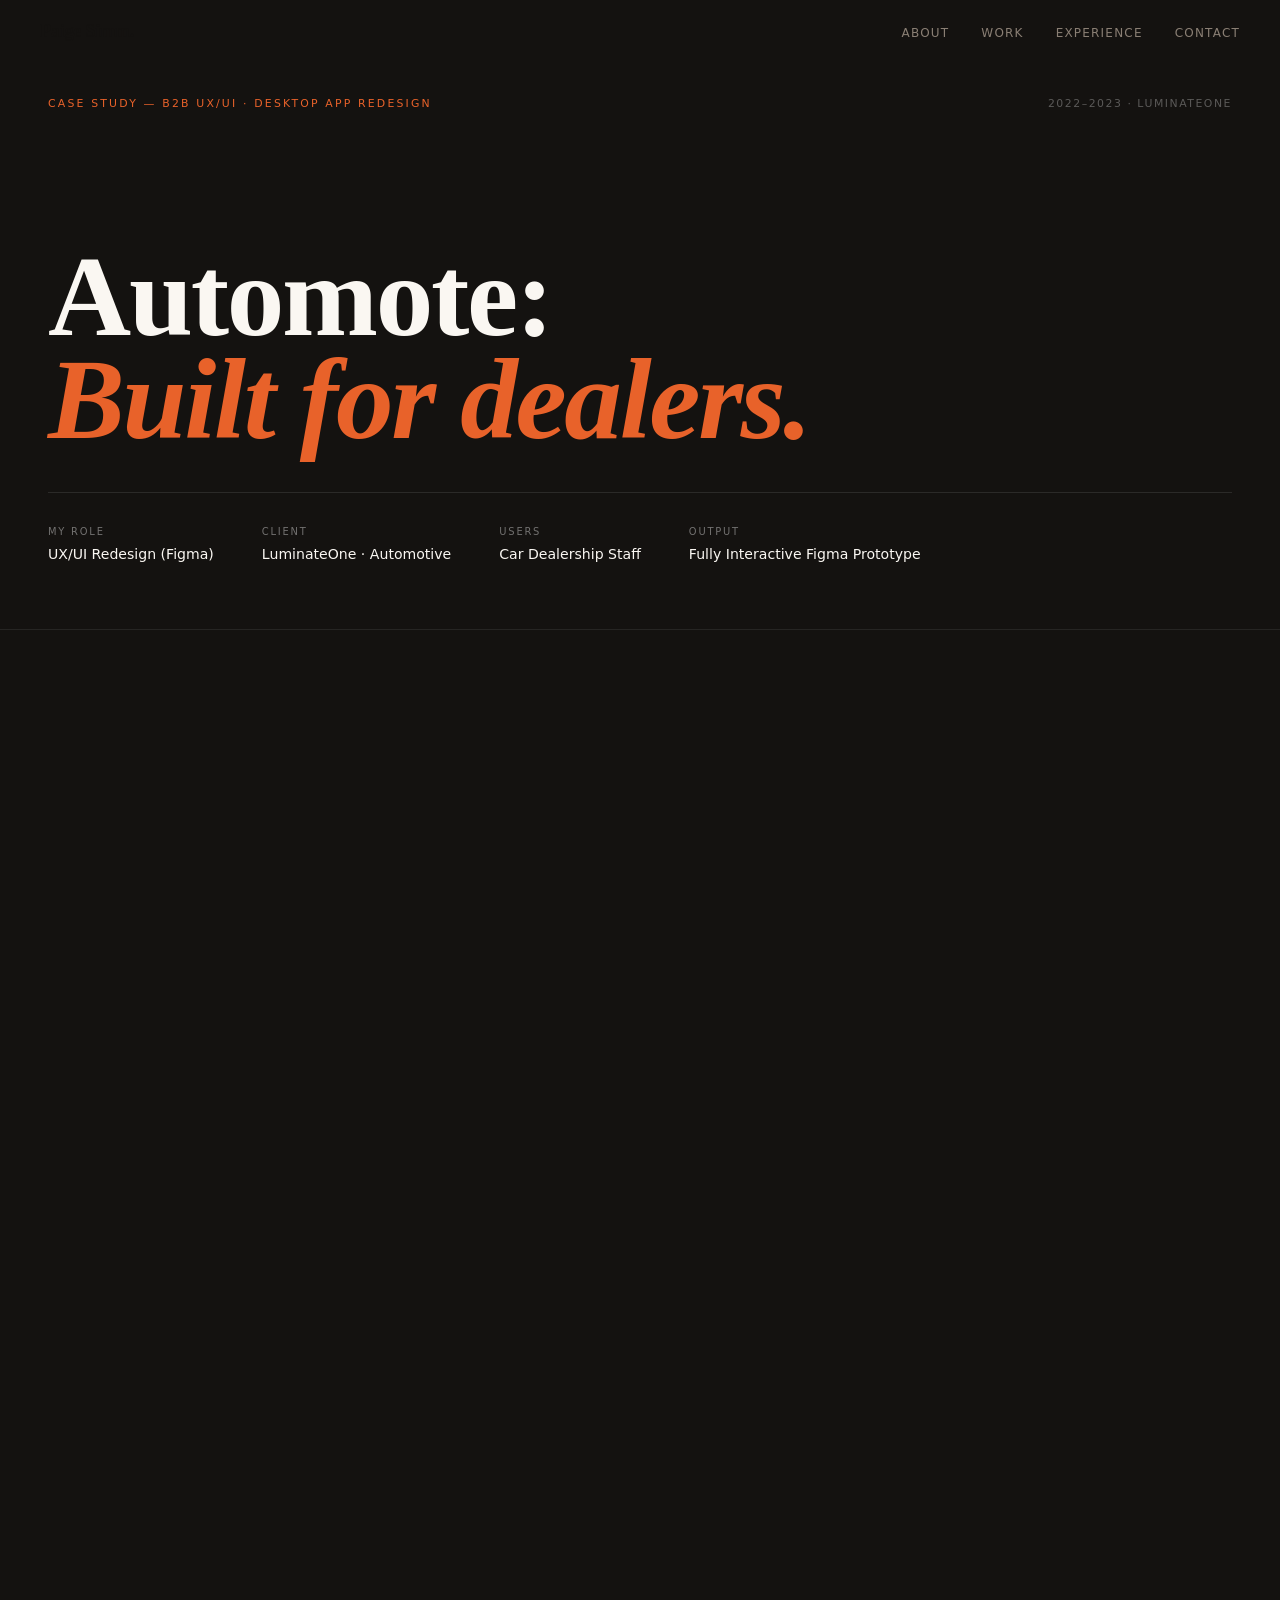
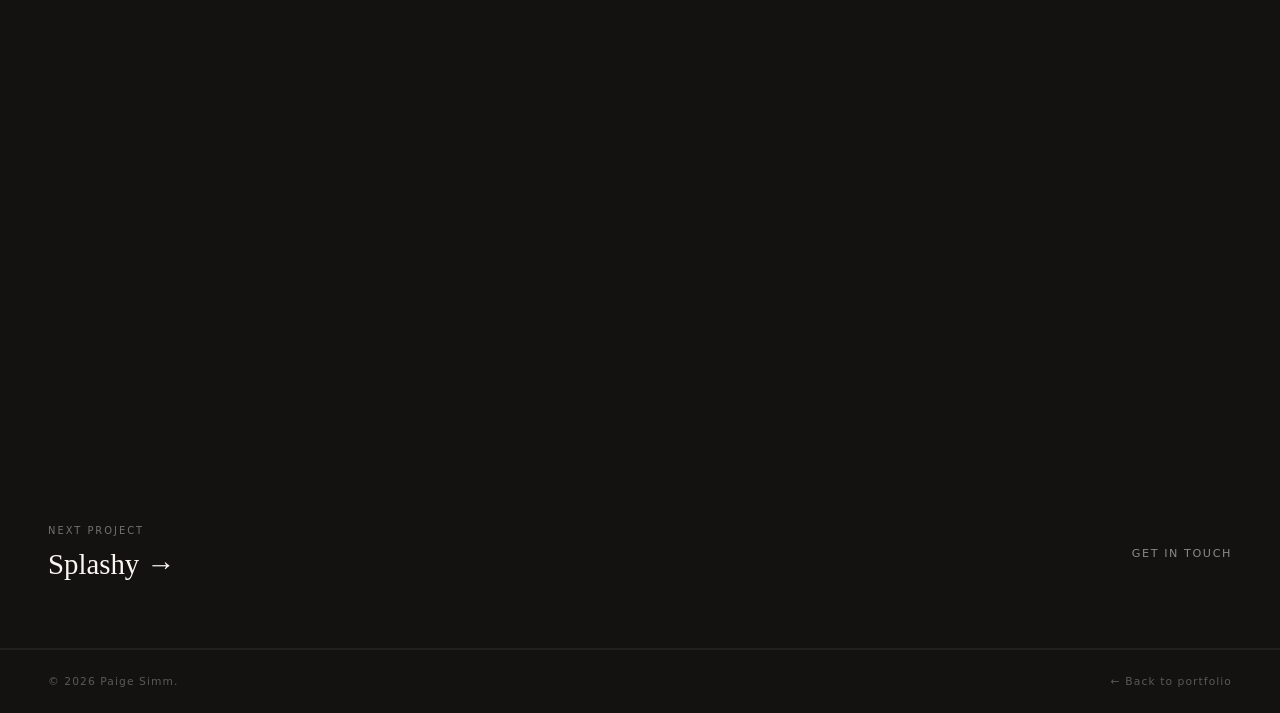
==== commit 0be11ab3: "Update automote-case-study.html" ====
--- a/automote-case-study.html
+++ b/automote-case-study.html
@@ -3,7 +3,7 @@
 <head>
 <meta charset="UTF-8">
 <meta name="viewport" content="width=device-width, initial-scale=1.0">
-<title>Automote — Case Study · Paige Simm</title>
+<title>Automote: B2B Desktop App Redesign · Paige Simm UX Portfolio</title>
 <link href="https://api.fontshare.com/v2/css?f[]=clash-display@400,500,600,700&f[]=cabinet-grotesk@300,400,500,700&display=swap" rel="stylesheet">
 <link rel="stylesheet" href="style.css">
 <link rel="stylesheet" href="case-study.css">
@@ -45,7 +45,7 @@
   </div>
 </div>
 
-<!-- SECTION 01: Overview (unchanged) -->
+<!-- SECTION 01: Overview -->
 <section class="cs-section" id="s1">
   <div class="inner" style="position:relative">
     <span class="sec-num">01</span>
@@ -69,28 +69,205 @@
   </div>
 </section>
 
-<!-- SECTION 02: The Problem (unchanged) -->
+<!-- SECTION 02: Brief & User Analysis -->
 <section class="cs-section" id="s2">
   <div class="inner" style="position:relative">
     <span class="sec-num">02</span>
-    <span class="section-label">The Problem</span>
-    <h2 class="section-heading">Six problems that made a hard job harder.</h2>
-    <p style="font-size:1rem;line-height:1.85;color:rgba(0,0,0,0.55);max-width:58ch;margin-bottom:1.8rem">Dealership staff use Automote for hours every day. Managing dozens of orders, tracking vehicles through production pipelines, configuring complex builds. <strong style="color:var(--dark)">Every friction point compounds across hundreds of interactions.</strong></p>
-    <ul class="pain-list">
-      <li class="pain-item"><span class="pain-num">01</span><div class="pain-text"><strong>Text and buttons cut off</strong><p>UI elements were truncated at screen edges with no overflow handling. Labels, CTAs, and data values disappeared mid-character.</p></div></li>
-      <li class="pain-item"><span class="pain-num">02</span><div class="pain-text"><strong>Navigation required too many steps</strong><p>Too many clicks to reach common actions. Hierarchy was flat and unlabelled — users had to memorise locations rather than discover them.</p></div></li>
-      <li class="pain-item"><span class="pain-num">03</span><div class="pain-text"><strong>No visual CTA hierarchy</strong><p>Primary actions weren't distinguishable from secondary ones. Everything looked the same weight — unclear what to do next.</p></div></li>
-      <li class="pain-item"><span class="pain-num">04</span><div class="pain-text"><strong>Actions completed silently</strong><p>No confirmation states, no error messages, no loading indicators. Users couldn't tell whether something had worked or failed.</p></div></li>
-      <li class="pain-item"><span class="pain-num">05</span><div class="pain-text"><strong>Layout broke on different screens</strong><p>Built for one fixed resolution. On any other display, components collapsed or overlapped unpredictably.</p></div></li>
-      <li class="pain-item"><span class="pain-num">06</span><div class="pain-text"><strong>No consistent design language</strong><p>Spacing, type sizes, button styles, and colours varied across screens — making the platform feel unfinished and untrustworthy.</p></div></li>
-    </ul>
-  </div>
-</section>
-
-<!-- SECTION 03: Core User Flow (unchanged) -->
+    <span class="section-label">Brief & User Analysis</span>
+    <h2 class="section-heading">Understanding who I was designing for.</h2>
+    
+    <div style="background:rgba(0,0,0,0.02);padding:1.8rem;border-radius:16px;margin-bottom:2rem">
+      <p style="font-size:1.1rem;line-height:1.7;color:var(--dark);margin-bottom:1rem"><strong>The typical user:</strong> An admin who is knowledgeable and uses computers daily, but wouldn't understand developer environments. This creates problems when information is laid out in a way that isn't easily understandable.</p>
+      <p style="font-size:1rem;line-height:1.7;color:var(--muted)">The end goal was to have a system that the user can look at and instantly understand where they need to navigate — without clicking through several screens to figure out what headings mean. It also needed to be clearer what was being displayed to end users/customers, as there was potential to add things without realising if they were published or not.</p>
+    </div>
+
+    <div class="two-col" style="margin-bottom:2rem">
+      <div>
+        <h3 style="font-family:'Clash Display',sans-serif;font-weight:500;font-size:1.2rem;margin-bottom:1rem">The Brief</h3>
+        <p style="font-size:0.95rem;line-height:1.7;color:var(--dark)">Re-design the inventory manager for Hyundai's web applications. I was given free rein in terms of direction and design process — a level of trust that meant I had to be rigorous in justifying every decision.</p>
+      </div>
+      <div>
+        <h3 style="font-family:'Clash Display',sans-serif;font-weight:500;font-size:1.2rem;margin-bottom:1rem">Core Requirements</h3>
+        <ul style="font-size:0.95rem;line-height:1.8;color:var(--muted);padding-left:1.2rem">
+          <li>Add a landing page with clear navigation</li>
+          <li>Add content filters on every page with sort functionality</li>
+          <li>Organise content in logical, labelled groups</li>
+          <li>Enable bulk selection and editing</li>
+          <li>Clarify what information is customer-facing vs internal</li>
+        </ul>
+      </div>
+    </div>
+  </div>
+</section>
+
+<!-- SECTION 03: Identifying Issues in the Current UI -->
 <section class="cs-section" id="s3">
   <div class="inner" style="position:relative">
     <span class="sec-num">03</span>
+    <span class="section-label">UI Audit</span>
+    <h2 class="section-heading">Annotating what was broken.</h2>
+    <p style="font-size:0.95rem;color:var(--muted);max-width:58ch;line-height:1.75;margin-bottom:1.8rem">Before designing anything, I annotated the existing interface to identify specific issues. This wasn't about aesthetics — it was about understanding where the interface failed the user.</p>
+    
+    <div style="display:grid;grid-template-columns:repeat(2,1fr);gap:1.5rem;margin-bottom:1.5rem">
+      <div>
+        <div class="screen-full">
+          <img src="problemidentification.jpg" alt="Annotated screenshot identifying UI issues" onerror="this.outerHTML='<div class=\'screen-full-stub\'>UI audit annotations — part 1</div>'">
+        </div>
+        <p class="screen-cap">Issue identification: navigation complexity, unclear labelling, and missing hierarchy.</p>
+      </div>
+      <div>
+        <div class="screen-full">
+          <img src="problemidentification2.jpg" alt="Further UI issue annotations" onerror="this.outerHTML='<div class=\'screen-full-stub\'>UI audit annotations — part 2</div>'">
+        </div>
+        <p class="screen-cap">Further issues: content organisation, visibility settings, and bulk action limitations.</p>
+      </div>
+    </div>
+
+    <div style="background:rgba(0,0,0,0.02);padding:1.5rem;border-radius:12px;margin-top:1rem">
+      <p style="font-size:0.9rem;color:var(--muted)"><strong style="color:var(--dark)">Key findings from the audit:</strong> Labels didn't need to all be displayed at once. Trim level labels didn't need to include the full model name. Photos should sit left-aligned for better visual flow. Some information could be hidden under accordions closed by default. Clear labelling was needed to distinguish customer-facing content from internal notes.</p>
+    </div>
+  </div>
+</section>
+
+<!-- SECTION 04: Initial Wireframing -->
+<section class="cs-section" id="s4">
+  <div class="inner" style="position:relative">
+    <span class="sec-num">04</span>
+    <span class="section-label">Wireframing</span>
+    <h2 class="section-heading">Sketching the structure before the pixels.</h2>
+    <p style="font-size:0.95rem;color:var(--muted);max-width:58ch;line-height:1.75;margin-bottom:1.5rem">Based on the audit, I created wireframe sketches for nearly every element in the interface — selecting, editing, filtering, and organising content.</p>
+    
+    <div style="display:grid;grid-template-columns:repeat(2,1fr);gap:1.5rem;margin-bottom:1.5rem">
+      <div>
+        <div class="screen-full">
+          <img src="filter wireframing.jpg" alt="Filter wireframe sketches" onerror="this.outerHTML='<div class=\'screen-full-stub\'>Filter wireframe — version 1</div>'">
+        </div>
+        <p class="screen-cap">Initial filter concept — a filter button approach.</p>
+      </div>
+      <div>
+        <div class="screen-full">
+          <img src="filter wireframing 2.jpg" alt="Filter wireframe iteration" onerror="this.outerHTML='<div class=\'screen-full-stub\'>Filter wireframe — version 2</div>'">
+        </div>
+        <p class="screen-cap">Refined filter — persistent panel rather than modal, based on mentor feedback.</p>
+      </div>
+    </div>
+
+    <div style="background:rgba(232,98,42,0.05);padding:1.5rem;border-radius:12px;border-left:3px solid var(--accent)">
+      <p style="font-size:0.95rem;line-height:1.7;color:var(--dark)"><strong style="color:var(--accent)">Mentor feedback that changed my approach:</strong> My initial sketches included a filter button, but my mentor pushed me to think more deeply about how the user would actually interact with it. What type of filter made sense? Should it be a dropdown, a sidebar, or something else? This forced me to break each component down — search, filter, tags — and consider interaction before combining them into full pages.</p>
+    </div>
+  </div>
+</section>
+
+<!-- SECTION 05: Complete Wireframes -->
+<section class="cs-section" id="s5">
+  <div class="inner" style="position:relative">
+    <span class="sec-num">05</span>
+    <span class="section-label">Complete Wireframes</span>
+    <h2 class="section-heading">Bringing the pieces together.</h2>
+    <p style="font-size:0.95rem;color:var(--muted);max-width:58ch;line-height:1.75;margin-bottom:1.5rem">The individual components — filters, selection states, content organisation — were combined into complete page layouts showing default and selection states.</p>
+    
+    <div class="wireframes">
+      <div class="wireframe">
+        <div class="wf-bar"><div class="wf-dot"></div><div class="wf-dot"></div><div class="wf-dot"></div></div>
+        <div class="wf-body">
+          <div style="display:grid;grid-template-columns:70px 1fr;gap:0.4rem;height:60px">
+            <div class="wf-block"></div>
+            <div style="display:flex;flex-direction:column;gap:0.3rem;padding-top:0.2rem">
+              <div class="wf-line wf-line--full"></div><div class="wf-line wf-line--med"></div><div class="wf-line wf-line--short"></div>
+            </div>
+          </div>
+          <div class="wf-line wf-line--full"></div><div class="wf-line wf-line--full"></div><div class="wf-line wf-line--med"></div>
+        </div>
+        <div class="wf-label">Orders list — default state</div>
+        <div class="wf-version">Clean, scannable, with filter panel collapsed</div>
+      </div>
+      <div class="wireframe">
+        <div class="wf-bar"><div class="wf-dot"></div><div class="wf-dot"></div><div class="wf-dot"></div></div>
+        <div class="wf-body">
+          <div style="display:grid;grid-template-columns:60px 1fr;gap:0.5rem">
+            <div style="display:flex;flex-direction:column;gap:0.3rem"><div class="wf-line wf-line--full" style="height:5px;"></div><div class="wf-block" style="height:70px;"></div></div>
+            <div style="display:flex;flex-direction:column;gap:0.3rem"><div style="display:flex;gap:0.3rem;"><div class="wf-line" style="width:40%;height:5px;"></div><div class="wf-line" style="width:40%;height:5px;"></div></div><div class="wf-line wf-line--full"></div><div class="wf-line wf-line--full"></div><div class="wf-line wf-line--med"></div></div>
+          </div>
+        </div>
+        <div class="wf-label">Orders list — with filter panel</div>
+        <div class="wf-version">Filter panel expanded, showing active selections</div>
+      </div>
+      <div class="wireframe" style="border:2px solid var(--accent)">
+        <div class="wf-bar" style="background:rgba(232,98,42,0.07)"><div class="wf-dot"></div><div class="wf-dot"></div><div class="wf-dot"></div></div>
+        <div class="wf-body">
+          <div style="display:grid;grid-template-columns:1fr 1fr;gap:0.4rem">
+            <div style="display:flex;flex-direction:column;gap:0.3rem"><div class="wf-line wf-line--short"></div><div class="wf-block" style="height:30px;"></div><div class="wf-block" style="height:30px;"></div></div>
+            <div style="display:flex;flex-direction:column;gap:0.3rem"><div class="wf-line wf-line--short"></div><div class="wf-block" style="height:30px;"></div><div class="wf-block" style="height:30px;"></div></div>
+          </div>
+          <div class="wf-block--btn" style="margin-top:0.5rem;"></div>
+        </div>
+        <div class="wf-label" style="color:var(--accent)">Selection state — bulk actions</div>
+        <div class="wf-version">Contextual action bar appears when items selected</div>
+      </div>
+    </div>
+  </div>
+</section>
+
+<!-- SECTION 06: High-Fidelity Drafts -->
+<section class="cs-section" id="s6">
+  <div class="inner" style="position:relative">
+    <span class="sec-num">06</span>
+    <span class="section-label">High-Fidelity Drafts</span>
+    <h2 class="section-heading">From wireframes to Figma.</h2>
+    <p style="font-size:0.95rem;color:var(--muted);max-width:58ch;line-height:1.75;margin-bottom:1.5rem">Using the wireframes as a foundation, I built high-fidelity drafts in Figma. This stage revealed interaction details that sketches couldn't capture.</p>
+    
+    <!-- Accessories Before -->
+    <div style="margin-bottom:2rem">
+      <h3 style="font-family:'Clash Display',sans-serif;font-weight:500;font-size:1.3rem;letter-spacing:-0.01em;margin-bottom:1rem">Starting Point: Accessories Interface (Before)</h3>
+      <div class="screen-full" style="max-width:900px;margin:0 auto 0.75rem">
+        <img src="accessoriesbefore.jpg" alt="Accessories interface before redesign" onerror="this.outerHTML='<div class=\'screen-full-stub\' style=\'min-height:300px\'>Accessories interface — before redesign</div>'">
+      </div>
+      <p style="font-size:0.85rem;color:var(--muted);max-width:700px;margin:0 auto;text-align:center">The original accessories management screen — unclear labelling, no distinction between internal and customer-facing fields, and no visual hierarchy.</p>
+    </div>
+
+    <!-- Draft Iterations -->
+    <div style="margin-bottom:2rem">
+      <h3 style="font-family:'Clash Display',sans-serif;font-weight:500;font-size:1.3rem;letter-spacing:-0.01em;margin-bottom:1rem">Draft Iterations — Testing Interactions</h3>
+      <div style="display:grid;grid-template-columns:repeat(2,1fr);gap:1.5rem;margin-bottom:0.75rem">
+        <div>
+          <div class="screen-full">
+            <img src="filter 1 - 9.png" alt="Filter panel high-fidelity draft" onerror="this.outerHTML='<div class=\'screen-full-stub\'>Filter panel — draft</div>'">
+          </div>
+          <p class="screen-cap">Filter panel draft — collapsible, with clear active states</p>
+        </div>
+        <div>
+          <div class="screen-full">
+            <img src="config steps.png" alt="Configuration steps overview" onerror="this.outerHTML='<div class=\'screen-full-stub\'>Config steps — draft</div>'">
+          </div>
+          <p class="screen-cap">Configuration steps — showing progress through multi-step workflows</p>
+        </div>
+      </div>
+      <div style="display:grid;grid-template-columns:repeat(2,1fr);gap:1.5rem">
+        <div>
+          <div class="screen-full">
+            <img src="adding config 1 -1.png" alt="Adding configuration options" onerror="this.outerHTML='<div class=\'screen-full-stub\'>Adding config — draft</div>'">
+          </div>
+          <p class="screen-cap">Adding configuration — inline selection with immediate feedback</p>
+        </div>
+        <div>
+          <div class="screen-full">
+            <img src="editing config 1 - 1.png" alt="Editing configuration draft" onerror="this.outerHTML='<div class=\'screen-full-stub\'>Editing config — draft</div>'">
+          </div>
+          <p class="screen-cap">Editing interface — persistent context during changes</p>
+        </div>
+      </div>
+    </div>
+
+    <div style="background:rgba(0,0,0,0.02);padding:1.5rem;border-radius:12px;margin-top:1rem">
+      <p style="font-size:0.95rem;line-height:1.7;color:var(--dark)"><strong>What I learned moving from wireframes to high-fidelity:</strong> My first drafts focused too much on making the interface look good without enough consideration for how users would actually interact with each element. Using mentor feedback, I broke every component down — search, filter, tags — and thought through the interaction before combining them. It was the first time I really saw how theory from my coursework — personas, wireframes, interaction design — applied in a real-world setting with real constraints.</p>
+    </div>
+  </div>
+</section>
+
+<!-- SECTION 07: Core User Flow -->
+<section class="cs-section" id="s7">
+  <div class="inner" style="position:relative">
+    <span class="sec-num">07</span>
     <span class="section-label">Core User Flow</span>
     <h2 class="section-heading">Updating order status — from 5 steps to 2.</h2>
     <p style="font-size:0.95rem;color:var(--muted);max-width:55ch;line-height:1.75">Order status updates were the most frequent dealer action. Previously required navigating away, making the change, then returning. Redesigned to inline editing with immediate confirmation.</p>
@@ -111,203 +288,137 @@
   </div>
 </section>
 
-<!-- SECTION 04: Wireframes (unchanged) -->
-<section class="cs-section" id="s4">
-  <div class="inner" style="position:relative">
-    <span class="sec-num">04</span>
-    <span class="section-label">Wireframes</span>
-    <h2 class="section-heading">Structuring before styling.</h2>
-    <p style="font-size:0.95rem;color:var(--muted);max-width:55ch;line-height:1.75;margin-bottom:0">Wireframed all key screens before moving to high-fidelity. Goal was to validate information architecture and layout logic without the distraction of visual decisions.</p>
-    <div class="wireframes">
-      <div class="wireframe">
-        <div class="wf-bar"><div class="wf-dot"></div><div class="wf-dot"></div><div class="wf-dot"></div></div>
-        <div class="wf-body">
-          <div style="display:grid;grid-template-columns:70px 1fr;gap:0.4rem;height:60px">
-            <div class="wf-block"></div>
-            <div style="display:flex;flex-direction:column;gap:0.3rem;padding-top:0.2rem">
-              <div class="wf-line wf-line--full"></div><div class="wf-line wf-line--med"></div><div class="wf-line wf-line--short"></div>
-            </div>
-          </div>
-          <div class="wf-line wf-line--full"></div><div class="wf-line wf-line--full"></div><div class="wf-line wf-line--med"></div>
-        </div>
-        <div class="wf-label">Orders list — v1</div>
-        <div class="wf-version">No filtering made large order lists unmanageable</div>
-      </div>
-      <div class="wireframe">
-        <div class="wf-bar"><div class="wf-dot"></div><div class="wf-dot"></div><div class="wf-dot"></div></div>
-        <div class="wf-body">
-          <div style="display:grid;grid-template-columns:60px 1fr;gap:0.5rem">
-            <div style="display:flex;flex-direction:column;gap:0.3rem"><div class="wf-line wf-line--full" style="height:5px;"></div><div class="wf-block" style="height:70px;"></div></div>
-            <div style="display:flex;flex-direction:column;gap:0.3rem"><div style="display:flex;gap:0.3rem;"><div class="wf-line" style="width:40%;height:5px;"></div><div class="wf-line" style="width:40%;height:5px;"></div></div><div class="wf-line wf-line--full"></div><div class="wf-line wf-line--full"></div><div class="wf-line wf-line--med"></div></div>
-          </div>
-        </div>
-        <div class="wf-label">Orders + filter panel — v2</div>
-        <div class="wf-version">Collapsible filter panel introduced for high-volume workflows</div>
-      </div>
-      <div class="wireframe" style="border:2px solid var(--accent)">
-        <div class="wf-bar" style="background:rgba(232,98,42,0.07)"><div class="wf-dot"></div><div class="wf-dot"></div><div class="wf-dot"></div></div>
-        <div class="wf-body">
-          <div style="display:grid;grid-template-columns:1fr 1fr;gap:0.4rem">
-            <div style="display:flex;flex-direction:column;gap:0.3rem"><div class="wf-line wf-line--short"></div><div class="wf-block" style="height:30px;"></div><div class="wf-block" style="height:30px;"></div></div>
-            <div style="display:flex;flex-direction:column;gap:0.3rem"><div class="wf-line wf-line--short"></div><div class="wf-block" style="height:30px;"></div><div class="wf-block" style="height:30px;"></div></div>
-          </div>
-          <div class="wf-block--btn" style="margin-top:0.5rem;"></div>
-        </div>
-        <div class="wf-label" style="color:var(--accent)">Configure build (Final)</div>
-        <div class="wf-version">Two-panel layout keeps order context visible during config</div>
-      </div>
-    </div>
-  </div>
-</section>
-
-<!-- NEW SECTION: High-Fidelity Drafts -->
-<section class="cs-section" id="s5">
-  <div class="inner" style="position:relative">
-    <span class="sec-num">05</span>
-    <span class="section-label">High-Fidelity Drafts</span>
-    <h2 class="section-heading">Iterating toward the right user flow.</h2>
-    <p style="font-size:0.95rem;color:var(--muted);max-width:58ch;line-height:1.75;margin-bottom:1.8rem">After wireframes were validated, I built high-fidelity drafts of core interactions. These exploratory screens helped me understand exactly how users would move through configuration workflows — and revealed where the experience still needed refinement.</p>
-    
-    <!-- Filter Screen -->
-    <div style="margin-bottom:2.5rem">
-      <h3 style="font-family:'Clash Display',sans-serif;font-weight:500;font-size:1.3rem;letter-spacing:-0.01em;margin-bottom:1rem">Filtering System — High-Fidelity Draft</h3>
-      <div class="screen-full" style="max-width:900px;margin:0 auto 0.75rem">
-        <img src="filter 1 - 9.png" alt="Filter panel high-fidelity draft" onerror="this.outerHTML='<div class=\'screen-full-stub\' style=\'min-height:300px\'>Filter panel — high-fidelity draft</div>'">
-      </div>
-      <p style="font-size:0.85rem;color:var(--muted);max-width:700px;margin:0 auto;text-align:center">The collapsible filter panel in its draft stage. This exploration confirmed the panel needed to stay visible during scrolling and that filter chips should show active selections at a glance.</p>
-    </div>
-
-    <!-- Configuration Steps Flow -->
-    <div style="margin-bottom:2.5rem">
-      <h3 style="font-family:'Clash Display',sans-serif;font-weight:500;font-size:1.3rem;letter-spacing:-0.01em;margin-bottom:1rem">Configuration Workflow — Draft Sequence</h3>
-      <div style="display:grid;grid-template-columns:repeat(2,1fr);gap:1.5rem;margin-bottom:0.75rem">
-        <div>
-          <div class="screen-full">
-            <img src="config steps.png" alt="Configuration steps overview" onerror="this.outerHTML='<div class=\'screen-full-stub\'>Config steps draft</div>'">
-          </div>
-          <p style="font-size:0.75rem;color:var(--muted);margin-top:0.5rem;text-align:center">Step progression — showing users where they are in multi-step configuration</p>
-        </div>
-        <div>
-          <div class="screen-full">
-            <img src="adding config 1 -1.png" alt="Adding configuration options" onerror="this.outerHTML='<div class=\'screen-full-stub\'>Adding config draft</div>'">
-          </div>
-          <p style="font-size:0.75rem;color:var(--muted);margin-top:0.5rem;text-align:center">Adding options — inline selection with immediate visual feedback</p>
-        </div>
-      </div>
-    </div>
-
-    <!-- Editing Configuration -->
-    <div>
-      <h3 style="font-family:'Clash Display',sans-serif;font-weight:500;font-size:1.3rem;letter-spacing:-0.01em;margin-bottom:1rem">Editing Flow — High-Fidelity Draft</h3>
-      <div class="screen-full" style="max-width:900px;margin:0 auto 0.75rem">
-        <img src="editing config 1 - 1.png" alt="Editing configuration draft" onerror="this.outerHTML='<div class=\'screen-full-stub\' style=\'min-height:300px\'>Editing config draft</div>'">
-      </div>
-      <p style="font-size:0.85rem;color:var(--muted);max-width:700px;margin:0 auto;text-align:center">The editing interface draft. This screen revealed that users needed persistent visibility of the original build while making changes — leading to the two-panel layout in the final design.</p>
-    </div>
-
-    <p style="font-size:0.85rem;color:var(--muted);margin-top:2rem;padding-top:1rem;border-top:1px solid rgba(0,0,0,0.06);font-style:italic">These drafts were essential for pressure-testing the user flow. Building them in high fidelity early exposed edge cases that wireframes had hidden — particularly around state persistence and undo actions.</p>
-  </div>
-</section>
-
-<!-- SECTION 06: Final Delivered Design -->
-<section class="cs-section" id="s6">
-  <div class="inner" style="position:relative">
-    <span class="sec-num">06</span>
+<!-- SECTION 08: Final Delivered Design -->
+<section class="cs-section" id="s8">
+  <div class="inner" style="position:relative">
+    <span class="sec-num">08</span>
     <span class="section-label">Final Delivered Design</span>
     <h2 class="section-heading">The redesigned platform.</h2>
-    <p style="font-size:0.95rem;color:var(--muted);max-width:58ch;line-height:1.75;margin-bottom:1.8rem">After iterating through high-fidelity drafts, the final version incorporated everything I'd learned. Cleaner visual hierarchy, clearer status communication, and workflows that respected how dealers actually work.</p>
-    
-    <!-- Final Screens Grid -->
+    <p style="font-size:0.95rem;color:var(--muted);max-width:58ch;line-height:1.75;margin-bottom:1.8rem">After iterating through drafts and incorporating mentor feedback, the final version delivered on all core requirements.</p>
+    
     <div style="display:grid;grid-template-columns:repeat(2,1fr);gap:2rem;margin-bottom:1.5rem">
-      <!-- Orders List -->
       <div>
         <div class="screen-full">
           <img src="orders 1 -1 (1).png" alt="Final orders list screen" onerror="this.outerHTML='<div class=\'screen-full-stub\'>Orders management — final</div>'">
         </div>
-        <p class="screen-cap"><strong>Orders management — final delivered version.</strong> Filterable by ID, customer, model, date, and production status. Clear hierarchy, consistent row actions, scannable status indicators.</p>
-      </div>
-      
-      <!-- Edit Orders -->
+        <p class="screen-cap"><strong>Orders management — final.</strong> Filterable by ID, customer, model, date, and production status. Clear hierarchy, consistent row actions, scannable status indicators.</p>
+      </div>
       <div>
         <div class="screen-full">
           <img src="edit orders.png" alt="Final edit orders screen" onerror="this.outerHTML='<div class=\'screen-full-stub\'>Edit orders — final</div>'">
         </div>
-        <p class="screen-cap"><strong>Order detail and editing — final delivered version.</strong> Inline status updates with confirmation states. No more navigating away to make a simple change.</p>
-      </div>
-    </div>
-
-    <!-- Full-width Inventory Screen -->
+        <p class="screen-cap"><strong>Order detail and editing — final.</strong> Inline status updates with confirmation states. No more navigating away to make a simple change.</p>
+      </div>
+    </div>
+
     <div style="margin-top:2rem">
       <div class="screen-full" style="max-width:1000px;margin-left:auto;margin-right:auto">
         <img src="inventory 1 -1.png" alt="Final inventory dashboard" onerror="this.outerHTML='<div class=\'screen-full-stub\' style=\'min-height:350px\'>Inventory dashboard — final</div>'">
       </div>
-      <p class="screen-cap" style="max-width:700px;margin-left:auto;margin-right:auto"><strong>Inventory dashboard — final delivered version.</strong> High-level overview of stock, incoming orders, and vehicles in production. The filter panel from earlier drafts evolved into a persistent sidebar that maintains context across views.</p>
-    </div>
-
-    <p style="font-size:0.85rem;color:var(--muted);margin-top:2rem;padding-top:1rem;border-top:1px solid rgba(0,0,0,0.06)">The final prototype included fully interactive components, hover states, loading indicators, and confirmation dialogs — everything the development team needed to build with confidence.</p>
-  </div>
-</section>
-
-<!-- SECTION 07: Key Design Decisions -->
-<section class="cs-section" id="s7">
-  <div class="inner" style="position:relative">
-    <span class="sec-num">07</span>
+      <p class="screen-cap" style="max-width:700px;margin-left:auto;margin-right:auto"><strong>Inventory dashboard — final.</strong> High-level overview of stock, incoming orders, and vehicles in production.</p>
+    </div>
+  </div>
+</section>
+
+<!-- SECTION 09: The Problem (Detailed) -->
+<section class="cs-section" id="s9">
+  <div class="inner" style="position:relative">
+    <span class="sec-num">09</span>
+    <span class="section-label">The Problems Solved</span>
+    <h2 class="section-heading">Six problems that made a hard job harder.</h2>
+    <p style="font-size:1rem;line-height:1.85;color:rgba(0,0,0,0.55);max-width:58ch;margin-bottom:1.8rem">Dealership staff use Automote for hours every day. <strong style="color:var(--dark)">Every friction point compounds across hundreds of interactions.</strong></p>
+    <ul class="pain-list">
+      <li class="pain-item"><span class="pain-num">01</span><div class="pain-text"><strong>Text and buttons cut off</strong><p>UI elements truncated at screen edges. Labels and data values disappeared mid-character — staff couldn't read critical information without resizing windows.</p></div></li>
+      <li class="pain-item"><span class="pain-num">02</span><div class="pain-text"><strong>Navigation required too many steps</strong><p>Too many clicks to reach common actions. Users had to memorise locations rather than discover them.</p></div></li>
+      <li class="pain-item"><span class="pain-num">03</span><div class="pain-text"><strong>No visual CTA hierarchy</strong><p>Primary actions weren't distinguishable from secondary ones. Users hesitated, clicked wrong buttons, and had to undo actions.</p></div></li>
+      <li class="pain-item"><span class="pain-num">04</span><div class="pain-text"><strong>Actions completed silently</strong><p>No confirmation states, no error messages, no loading indicators. Users couldn't tell whether something had worked or failed.</p></div></li>
+      <li class="pain-item"><span class="pain-num">05</span><div class="pain-text"><strong>Layout broke on different screens</strong><p>Built for one fixed resolution. On any other display, components collapsed or overlapped unpredictably.</p></div></li>
+      <li class="pain-item"><span class="pain-num">06</span><div class="pain-text"><strong>No consistent design language</strong><p>Spacing, type sizes, button styles, and colours varied across screens — making the platform feel unfinished and untrustworthy.</p></div></li>
+    </ul>
+  </div>
+</section>
+
+<!-- SECTION 10: Key Design Decisions -->
+<section class="cs-section" id="s10">
+  <div class="inner" style="position:relative">
+    <span class="sec-num">10</span>
     <span class="section-label">Key Design Decisions</span>
     <h2 class="section-heading">The calls I made and why.</h2>
     <div class="decisions-grid">
-      <div class="decision-card"><span class="decision-icon">🗂</span><p class="decision-title">Two-panel configuration</p><p class="decision-body">Details and configuration steps in a persistent split view. Dealers never lose context when adding or changing build options.</p></div>
-      <div class="decision-card"><span class="decision-icon">🔍</span><p class="decision-title">Collapsible side filter</p><p class="decision-body">Visible when needed, out of the way when not. Filters by ID, customer, model, date range, and production status.</p></div>
-      <div class="decision-card"><span class="decision-icon">🚦</span><p class="decision-title">Status as clear text</p><p class="decision-body">Production status displayed as readable text labels, not icons or colour alone. No legend required — self-explanatory at a glance.</p></div>
-      <div class="decision-card"><span class="decision-icon">⚓</span><p class="decision-title">Structured sidebar nav</p><p class="decision-body">Tools grouped into logical categories with persistent context. Dealers always know where they are and how to get somewhere else.</p></div>
-      <div class="decision-card"><span class="decision-icon">🎯</span><p class="decision-title">Primary / secondary hierarchy</p><p class="decision-body">Primary actions use filled buttons with strong colour. Destructive actions are subdued — reducing accidental irreversible actions.</p></div>
-      <div class="decision-card"><span class="decision-icon">📐</span><p class="decision-title">Unified component system</p><p class="decision-body">Spacing scale, type hierarchy, button variants, form elements — applied consistently across every screen. Consistency is a feature.</p></div>
-    </div>
-  </div>
-</section>
-
-<!-- SECTION 08: Testing + Iteration -->
-<section class="cs-section" id="s8">
-  <div class="inner" style="position:relative">
-    <span class="sec-num">08</span>
+      <div class="decision-card"><span class="decision-icon">🗂</span><p class="decision-title">Two-panel configuration</p><p class="decision-body">Details and configuration steps in a persistent split view. Dealers never lose context.</p></div>
+      <div class="decision-card"><span class="decision-icon">🔍</span><p class="decision-title">Collapsible side filter</p><p class="decision-body">Visible when needed, out of the way when not. Filters by ID, customer, model, date, and status.</p></div>
+      <div class="decision-card"><span class="decision-icon">🚦</span><p class="decision-title">Status as clear text</p><p class="decision-body">Production status displayed as readable text labels, not icons or colour alone. Self-explanatory.</p></div>
+      <div class="decision-card"><span class="decision-icon">⚓</span><p class="decision-title">Structured sidebar nav</p><p class="decision-body">Tools grouped into logical categories. Dealers always know where they are.</p></div>
+      <div class="decision-card"><span class="decision-icon">🎯</span><p class="decision-title">Primary / secondary hierarchy</p><p class="decision-body">Primary actions use filled buttons. Destructive actions are subdued — reducing errors.</p></div>
+      <div class="decision-card"><span class="decision-icon">📐</span><p class="decision-title">Unified component system</p><p class="decision-body">Spacing scale, type hierarchy, button variants — applied consistently. Consistency is a feature.</p></div>
+    </div>
+  </div>
+</section>
+
+<!-- SECTION 11: Testing + Iteration -->
+<section class="cs-section" id="s11">
+  <div class="inner" style="position:relative">
+    <span class="sec-num">11</span>
     <span class="section-label">Testing + Iteration</span>
     <h2 class="section-heading">What the review sessions revealed.</h2>
     <div class="iterations">
-      <div class="iteration iteration--problem"><span class="iteration-tag">Stakeholder review</span><p class="iteration-title">Status column wasn't scannable</p><p class="iteration-body">Dealers scanning a long orders list couldn't quickly identify which orders needed action. All statuses looked visually equivalent.</p></div>
-      <div class="iteration iteration--solution"><span class="iteration-tag">What I changed</span><p class="iteration-title">Added visual weight to action-required statuses</p><p class="iteration-body">Introduced subtle colour coding for statuses requiring dealer action. Text labels retained — colour was additive, not the sole indicator.</p></div>
-      <div class="iteration iteration--problem"><span class="iteration-tag">Stakeholder review</span><p class="iteration-title">Bulk actions were missing</p><p class="iteration-body">Sales managers needed to update multiple orders at once. The v1 design required updating each order individually.</p></div>
-      <div class="iteration iteration--solution"><span class="iteration-tag">What I changed</span><p class="iteration-title">Designed a bulk selection and action system</p><p class="iteration-body">Added row-level checkboxes and a contextual bulk action bar that appeared when multiple items were selected. Full interaction prototyped in Figma.</p></div>
+      <div class="iteration iteration--problem"><span class="iteration-tag">Stakeholder review</span><p class="iteration-title">Status column wasn't scannable</p><p class="iteration-body">Dealers scanning a long orders list couldn't quickly identify which orders needed action.</p></div>
+      <div class="iteration iteration--solution"><span class="iteration-tag">What I changed</span><p class="iteration-title">Added visual weight to action-required statuses</p><p class="iteration-body">Introduced subtle colour coding. Text labels retained — colour was additive, not the sole indicator.</p></div>
+      <div class="iteration iteration--problem"><span class="iteration-tag">Stakeholder review</span><p class="iteration-title">Bulk actions were missing</p><p class="iteration-body">Sales managers needed to update multiple orders at once. v1 required individual updates.</p></div>
+      <div class="iteration iteration--solution"><span class="iteration-tag">What I changed</span><p class="iteration-title">Designed a bulk selection and action system</p><p class="iteration-body">Added row-level checkboxes and a contextual bulk action bar that appeared when multiple items were selected.</p></div>
     </div>
     <div class="constraints">
       <p class="constraints-title">Constraints</p>
       <ul>
-        <li>Internship timeline — six months meant scoping realistically. Focused on highest-frequency workflows</li>
-        <li>No direct access to end users — all feedback came through LuminateOne stakeholders</li>
-        <li>Prototype for planning purposes only — not involved in implementation, so edge cases needed to be thorough</li>
-        <li>Existing branding constraints meant the visual design had to work within Automote's established colour palette</li>
+        <li>Internship timeline — six months. Focused on highest-frequency workflows</li>
+        <li>No direct access to end users — feedback came through LuminateOne stakeholders</li>
+        <li>Prototype for planning purposes only — edge cases needed to be thorough</li>
+        <li>Existing branding constraints — design had to work within Automote's established palette</li>
       </ul>
     </div>
   </div>
 </section>
 
-<!-- SECTION 09: Outcomes -->
-<section class="cs-section" id="s9">
-  <div class="inner" style="position:relative">
-    <span class="sec-num">09</span>
+<!-- SECTION 12: Outcomes -->
+<section class="cs-section" id="s12">
+  <div class="inner" style="position:relative">
+    <span class="sec-num">12</span>
     <span class="section-label">Outcomes</span>
     <h2 class="section-heading">How the work was received.</h2>
     <div class="outcomes">
-      <div class="outcome"><div class="outcome-icon"><svg viewBox="0 0 28 28" fill="none" stroke="currentColor" stroke-width="1.5"><circle cx="14" cy="14" r="11"/><path d="M9 14l4 4 6-7"/></svg></div><div><p class="outcome-t">Key pain points confirmed solved</p><p class="outcome-b">LuminateOne confirmed the redesign addressed navigation and clarity issues previously raised by dealership staff. Approved as the basis for development without further revision rounds.</p></div></div>
-      <div class="outcome"><div class="outcome-icon"><svg viewBox="0 0 28 28" fill="none" stroke="currentColor" stroke-width="1.5"><path d="M5 14h18M14 5l9 9-9 9"/></svg></div><div><p class="outcome-t">Reduced cognitive load specifically called out</p><p class="outcome-b">The two-panel configure screen and collapsible filter system were specifically noted as solving problems dealers had raised. Status legibility noted as a clear improvement.</p></div></div>
-      <div class="outcome"><div class="outcome-icon"><svg viewBox="0 0 28 28" fill="none" stroke="currentColor" stroke-width="1.5"><rect x="4" y="4" width="20" height="20" rx="2"/><path d="M9 14l4 4 6-7"/></svg></div><div><p class="outcome-t">Prototype reduced dev ambiguity</p><p class="outcome-b">Fully interactive prototype with annotated specs, interaction states, and documented decisions. Enabled clearer implementation planning and reduced design-dev back-and-forth.</p></div></div>
-    </div>
-  </div>
-</section>
-
-<!-- SECTION 10: Reflection -->
-<section class="cs-section" id="s10">
-  <div class="inner" style="position:relative">
-    <span class="sec-num">10</span>
-    <span class="section-label">Reflection</span>
+      <div class="outcome"><div class="outcome-icon"><svg viewBox="0 0 28 28" fill="none" stroke="currentColor" stroke-width="1.5"><circle cx="14" cy="14" r="11"/><path d="M9 14l4 4 6-7"/></svg></div><div><p class="outcome-t">Key pain points confirmed solved</p><p class="outcome-b">LuminateOne confirmed the redesign addressed navigation and clarity issues. Approved as the basis for development without further revision rounds.</p></div></div>
+      <div class="outcome"><div class="outcome-icon"><svg viewBox="0 0 28 28" fill="none" stroke="currentColor" stroke-width="1.5"><path d="M5 14h18M14 5l9 9-9 9"/></svg></div><div><p class="outcome-t">Reduced cognitive load specifically called out</p><p class="outcome-b">The two-panel configure screen and collapsible filter system were noted as solving real dealer problems.</p></div></div>
+      <div class="outcome"><div class="outcome-icon"><svg viewBox="0 0 28 28" fill="none" stroke="currentColor" stroke-width="1.5"><rect x="4" y="4" width="20" height="20" rx="2"/><path d="M9 14l4 4 6-7"/></svg></div><div><p class="outcome-t">Prototype reduced dev ambiguity</p><p class="outcome-b">Fully interactive prototype with annotated specs and documented decisions enabled clearer implementation planning.</p></div></div>
+    </div>
+  </div>
+</section>
+
+<!-- SECTION 13: Midway Reflection (Internship Learning) -->
+<section class="cs-section" id="s13">
+  <div class="inner" style="position:relative">
+    <span class="sec-num">13</span>
+    <span class="section-label">Midway Reflection</span>
+    <h2 class="section-heading">What the internship taught me about real-world UX.</h2>
+    
+    <div style="background:rgba(232,98,42,0.03);padding:2rem;border-radius:20px;margin-bottom:2rem">
+      <p style="font-size:1.1rem;line-height:1.8;color:var(--dark);margin-bottom:1.5rem">From the process of getting from brief to completed Figma prototype, I learned a lot — particularly about refining my UX skills in a real commercial environment.</p>
+      
+      <p style="font-size:1rem;line-height:1.8;color:var(--dark);margin-bottom:1.5rem"><strong>My first drafts focused too much on making the interface look good without enough consideration for how the user would actually interact with each element.</strong> Using the feedback I got from my mentor, I broke each component down — search, filter, tags — and thought about how the user would interact with these elements before combining them to create the actual pages.</p>
+      
+      <p style="font-size:1rem;line-height:1.8;color:var(--dark);">It was interesting to see how the theory work from all the classes I had taken — creating personas, wireframing, interaction design — actually applied in a real-world setting. The gap between academic exercises and commercial work is real, but the foundation matters. The process works if you actually use it.</p>
+    </div>
+
+    <div class="reflect-wrap">
+      <blockquote>The biggest shift was learning to prioritise interaction over aesthetics. A beautiful interface that's hard to use is still a failure. A functional interface that's clear and efficient — that's what users actually need.</blockquote>
+    </div>
+  </div>
+</section>
+
+<!-- SECTION 14: Reflection (Final) -->
+<section class="cs-section" id="s14">
+  <div class="inner" style="position:relative">
+    <span class="sec-num">14</span>
+    <span class="section-label">Final Reflection</span>
     <h2 class="section-heading">Designing for people at work.</h2>
     <div class="reflect-wrap">
       <blockquote>B2B design is unforgiving. Consumer apps get forgiven for being confusing — people close them and move on. A tool you use for <em>eight hours a day</em> is different.</blockquote>
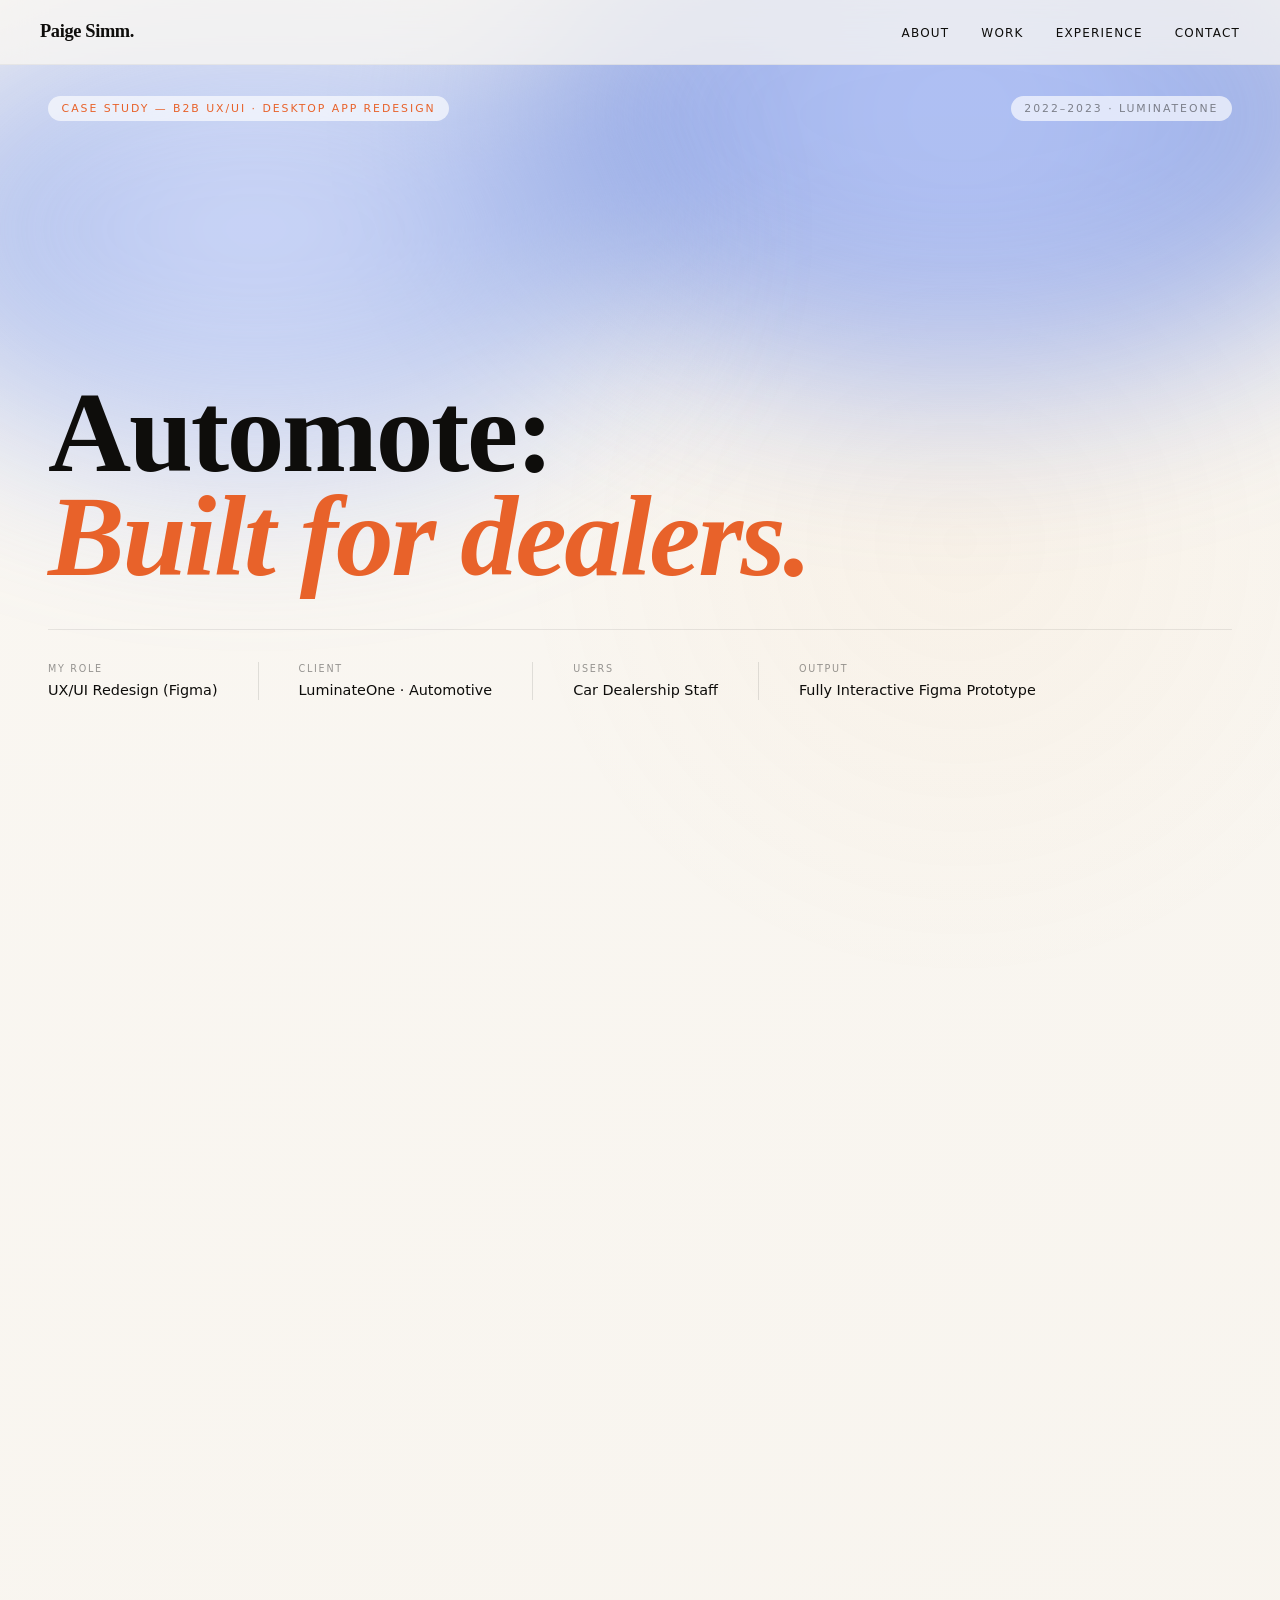
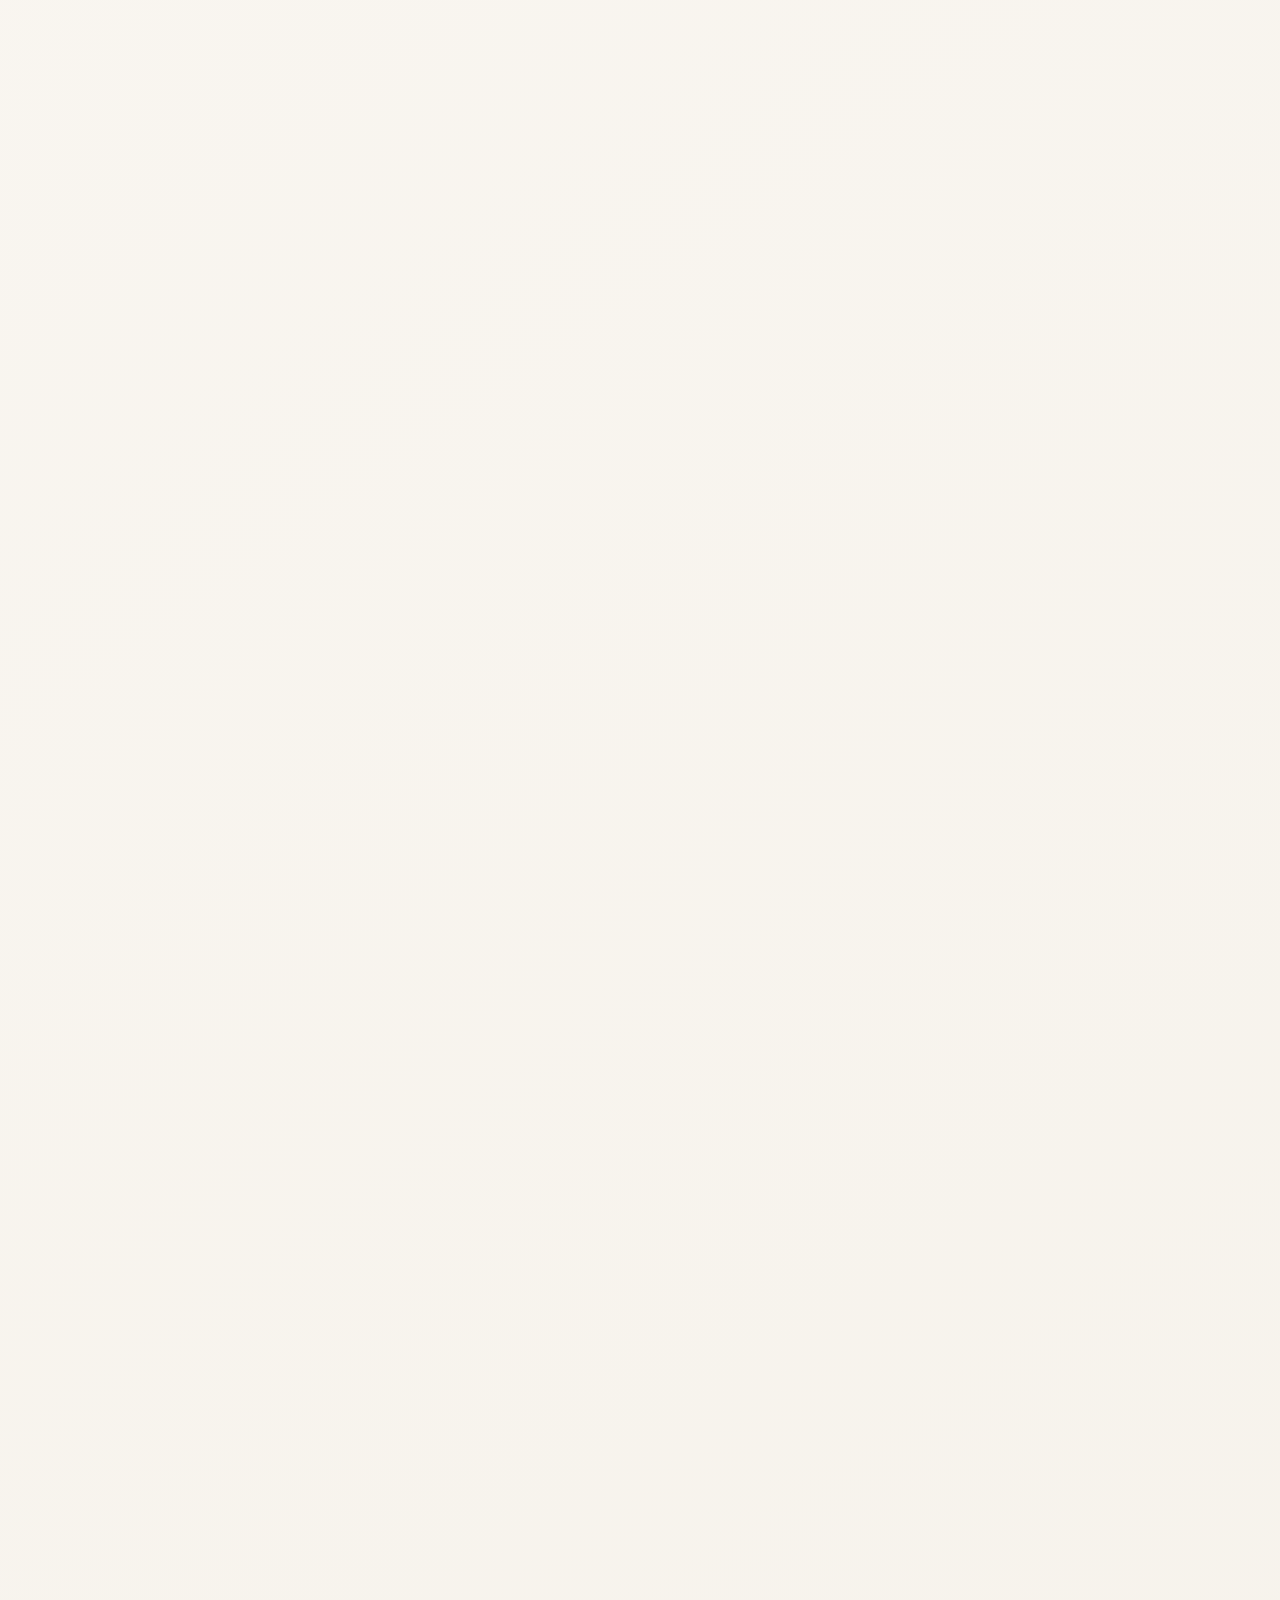
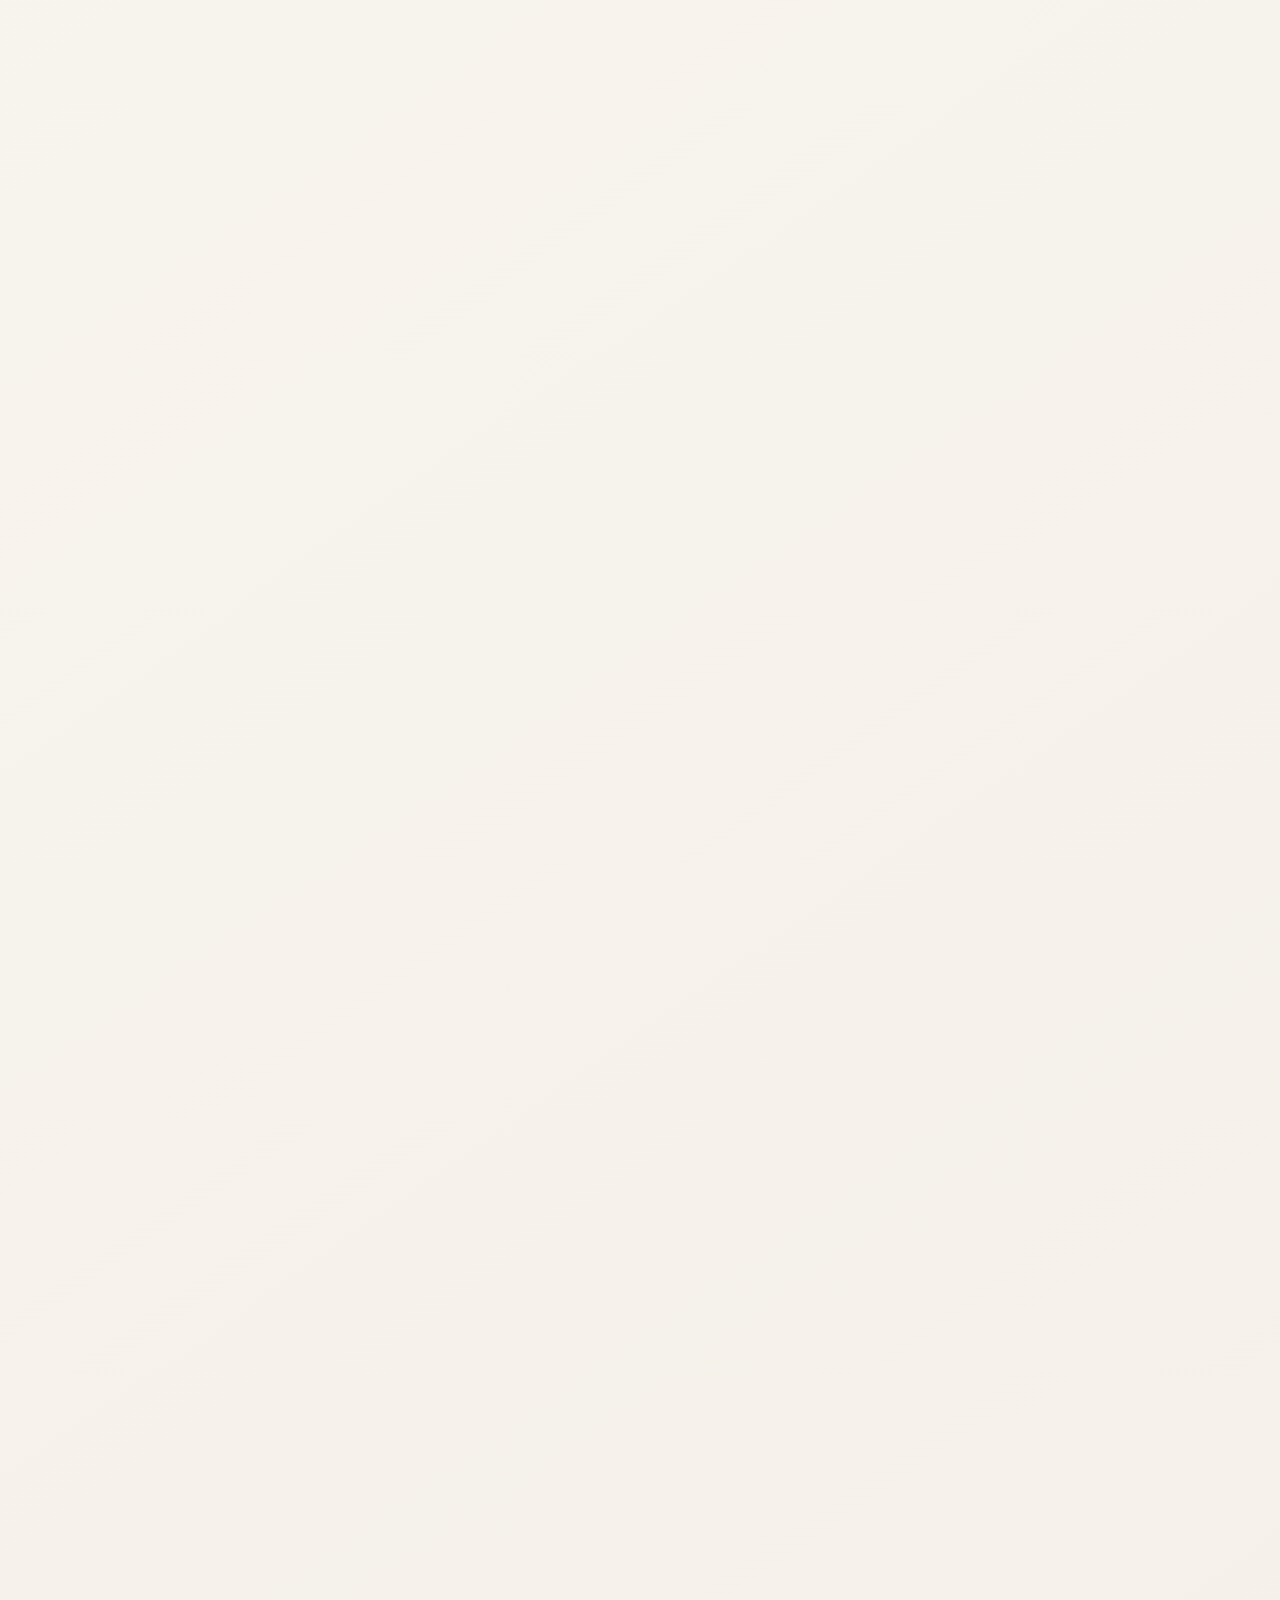
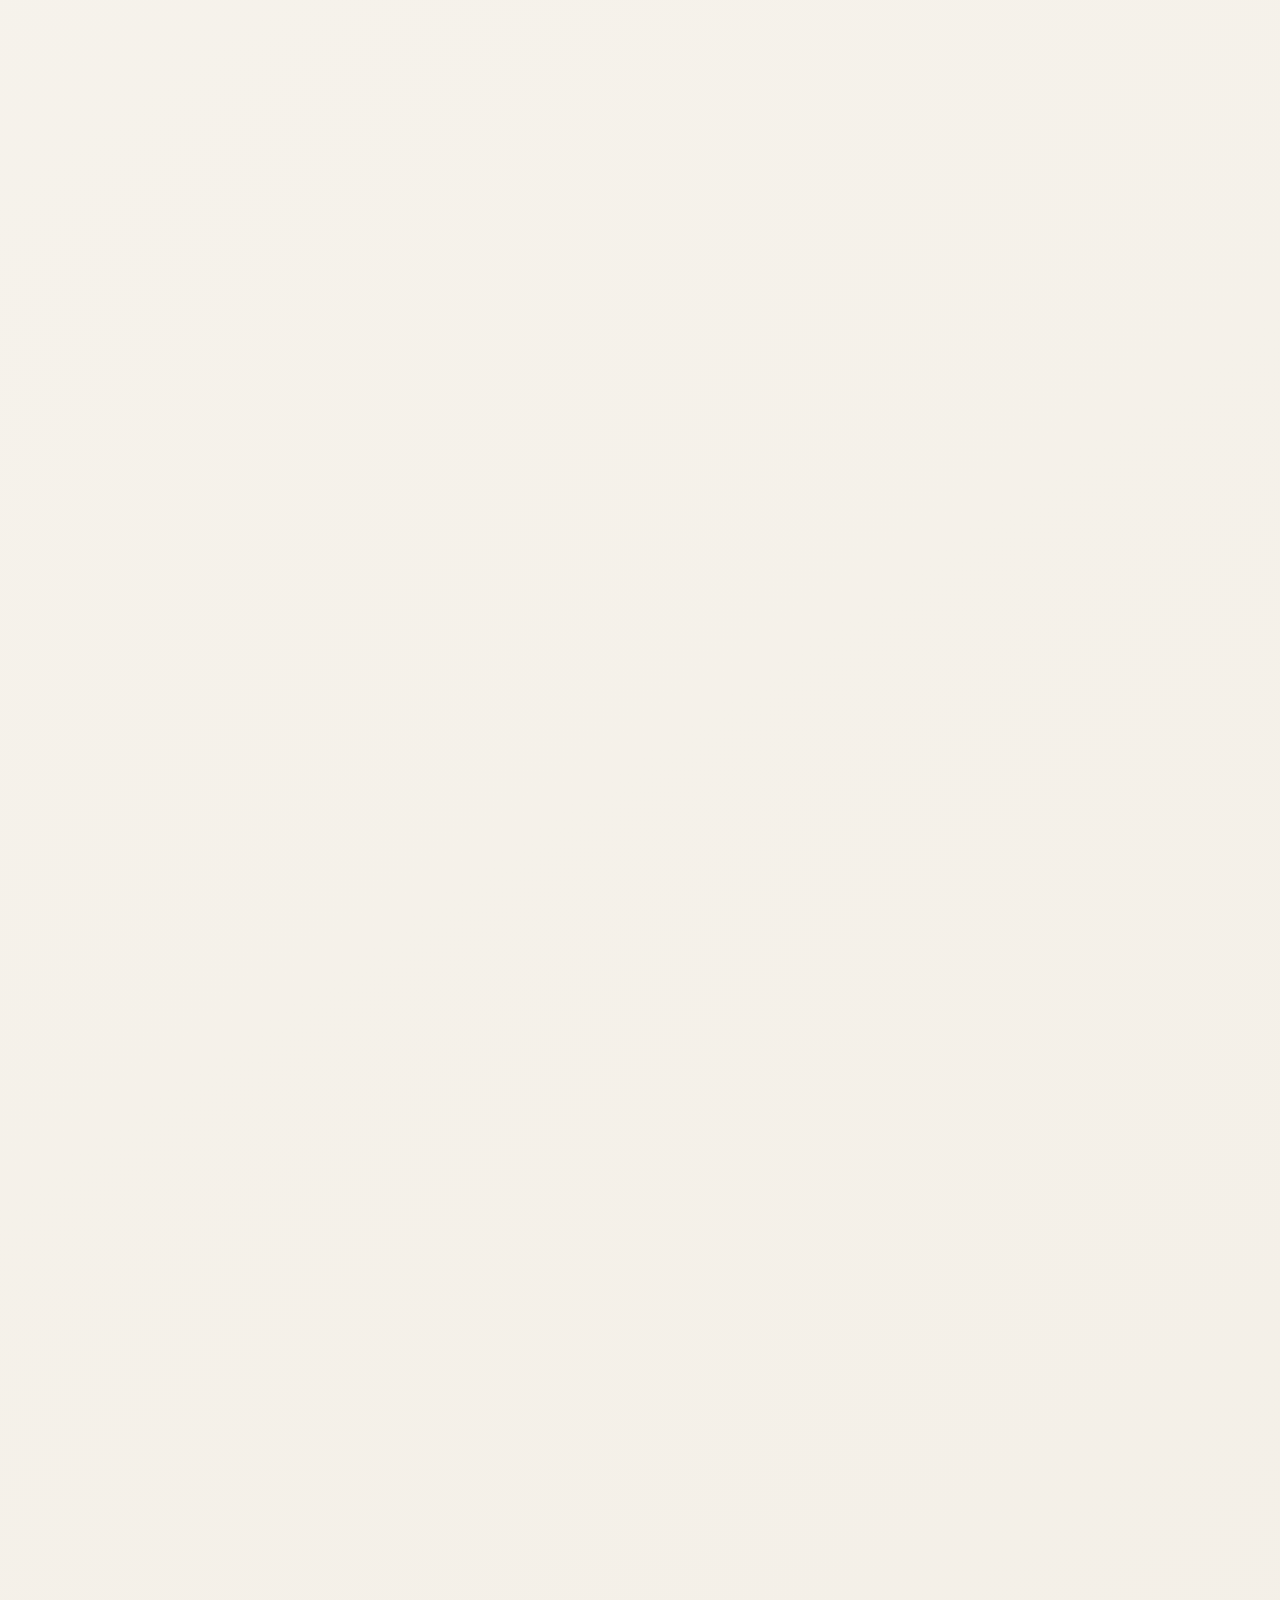
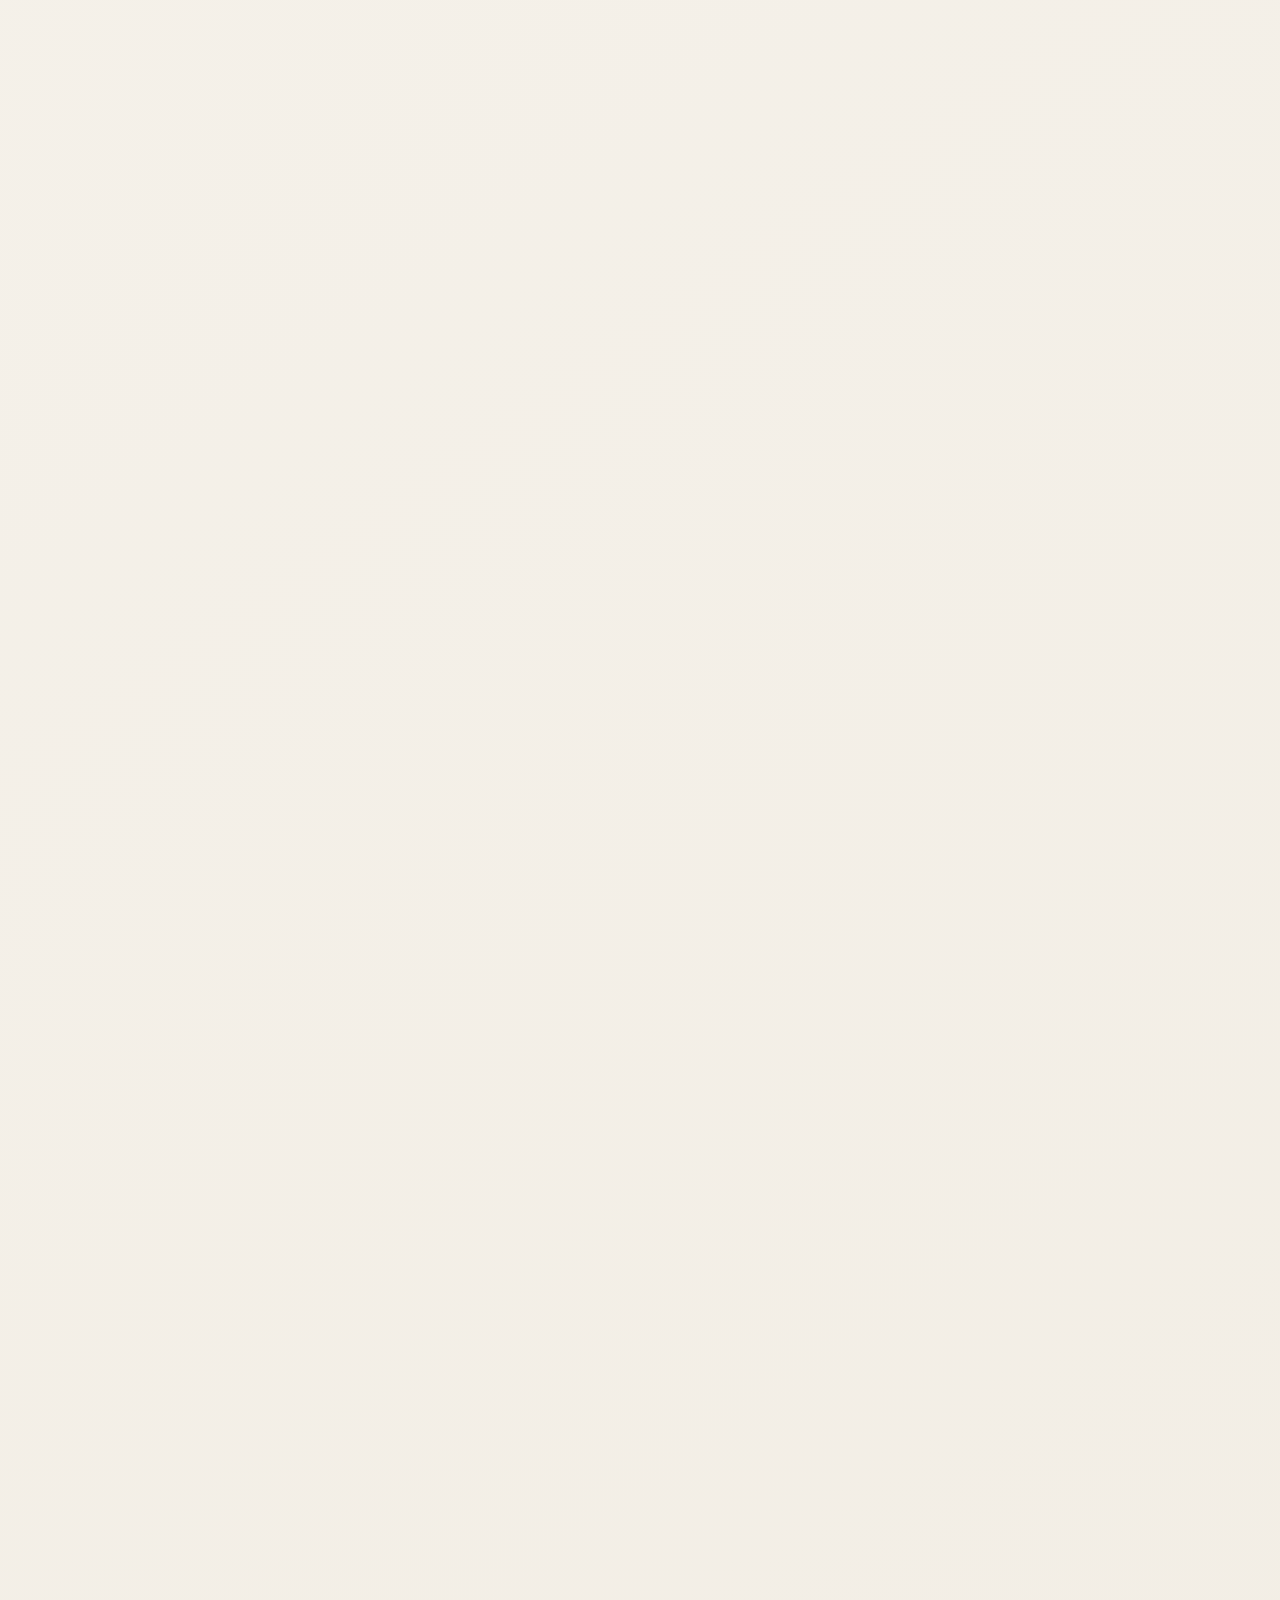
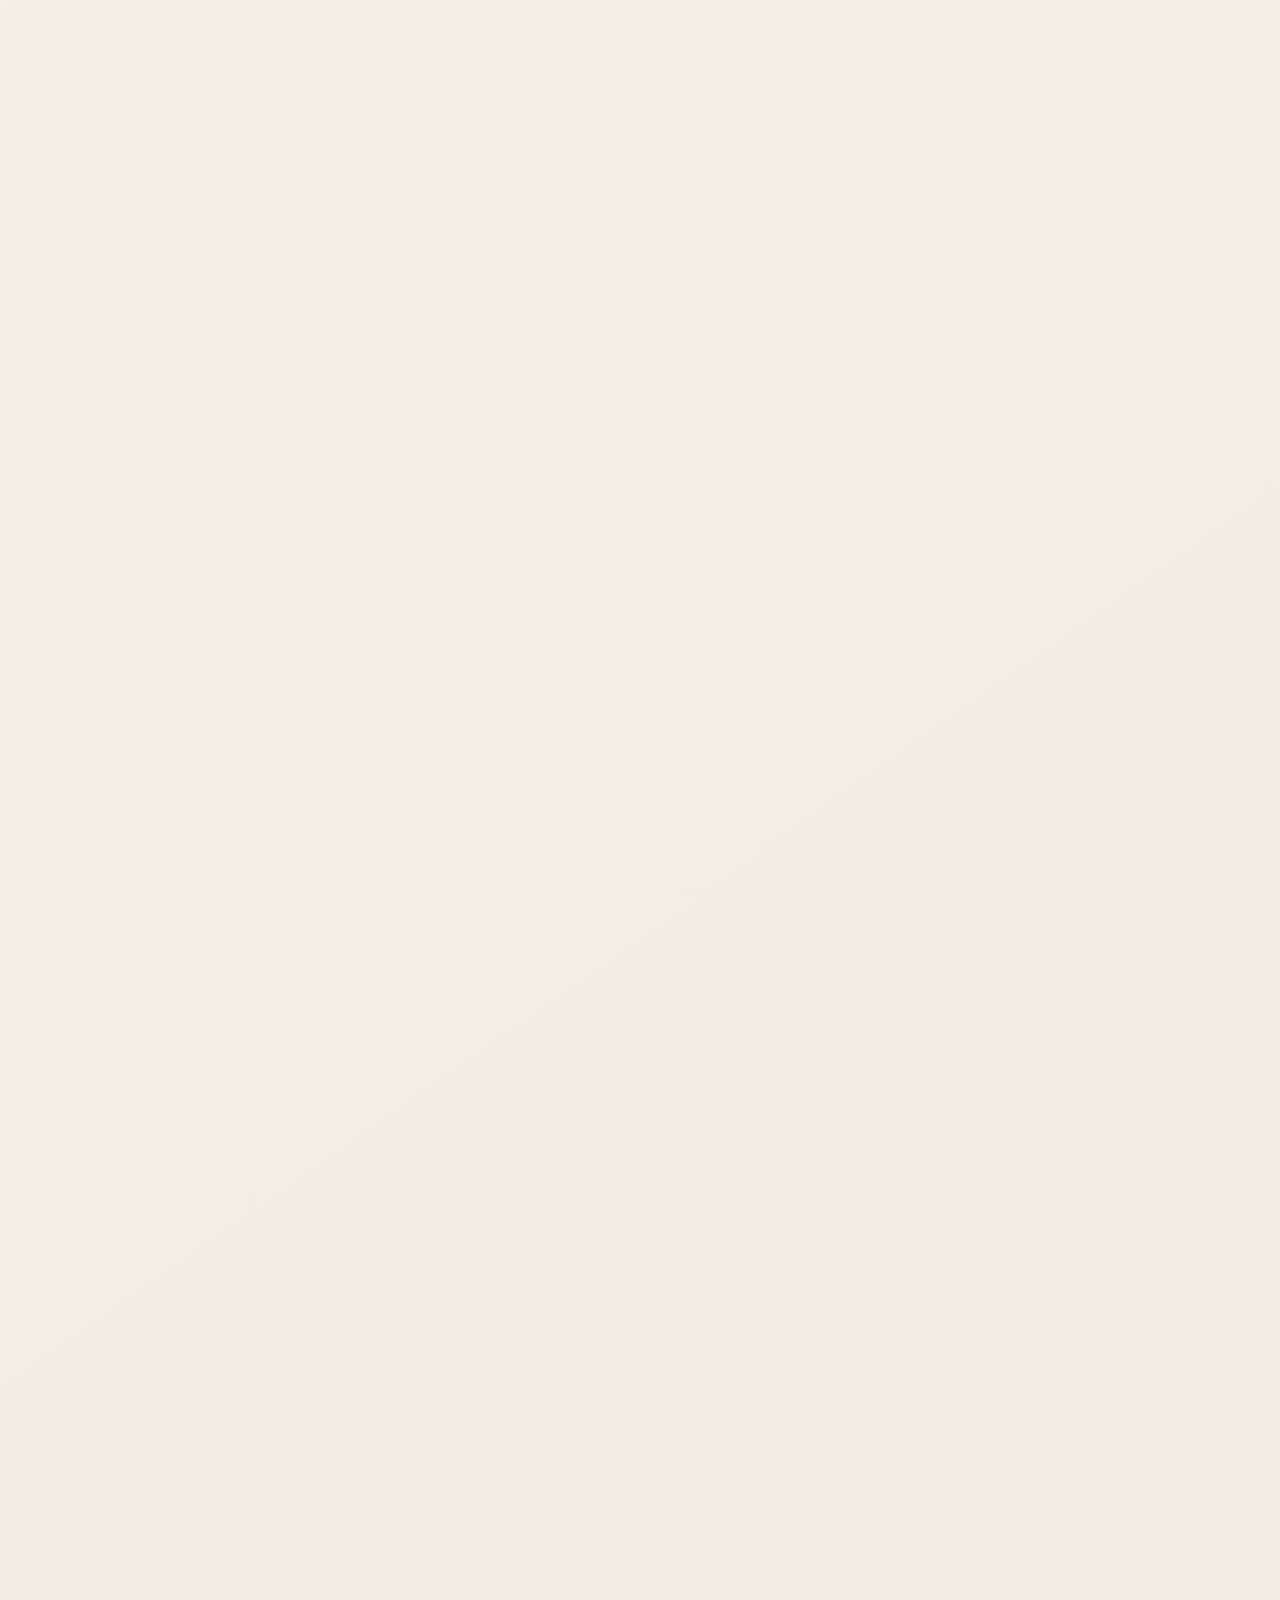
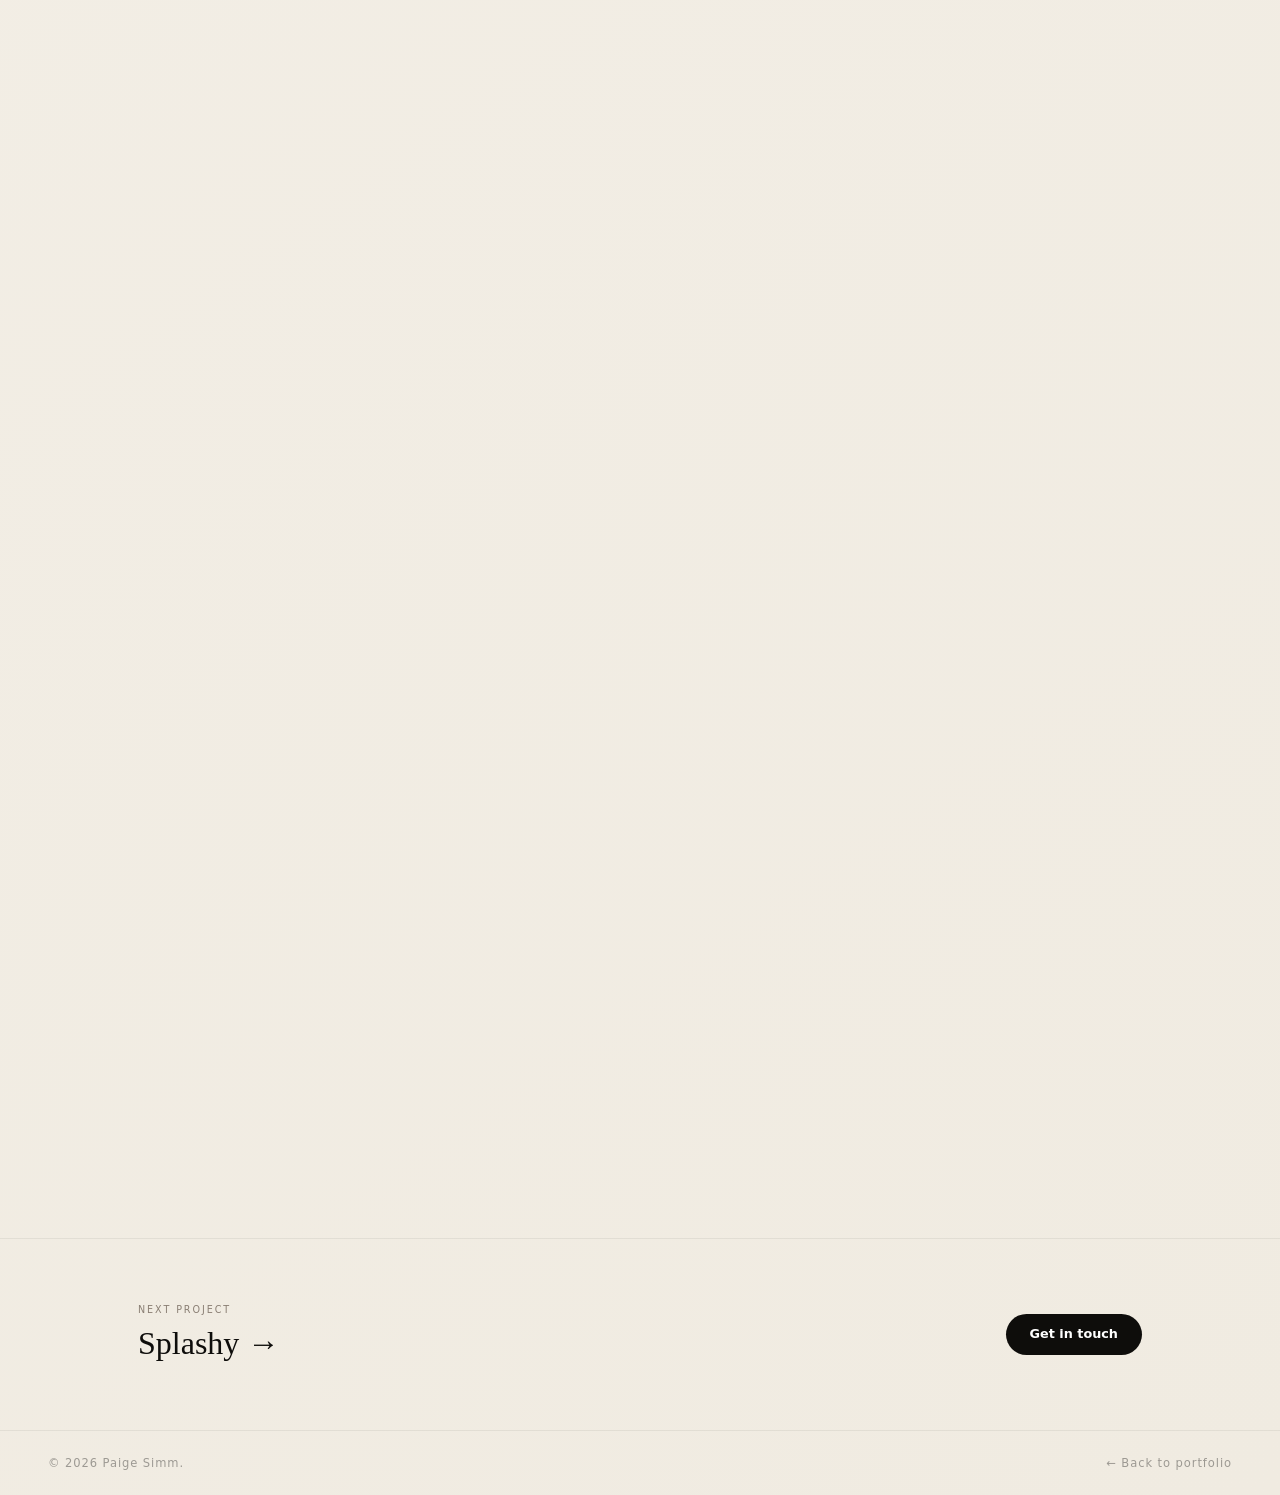
==== commit 3df03f4b: "Update automote-case-study.html" ====
--- a/automote-case-study.html
+++ b/automote-case-study.html
@@ -3,10 +3,43 @@
 <head>
 <meta charset="UTF-8">
 <meta name="viewport" content="width=device-width, initial-scale=1.0">
-<title>Automote: B2B Desktop App Redesign · Paige Simm UX Portfolio</title>
+<title>Automote — Case Study · Paige Simm</title>
 <link href="https://api.fontshare.com/v2/css?f[]=clash-display@400,500,600,700&f[]=cabinet-grotesk@300,400,500,700&display=swap" rel="stylesheet">
 <link rel="stylesheet" href="style.css">
 <link rel="stylesheet" href="case-study.css">
+<style>
+/* image helpers */
+.img-row { display:grid; gap:1rem; margin-top:1.5rem; }
+.img-row.cols-2 { grid-template-columns:1fr 1fr; }
+.img-row.cols-3 { grid-template-columns:1fr 1fr 1fr; }
+.img-card {
+  border-radius:16px; overflow:hidden;
+  background:rgba(255,255,255,0.65); border:1px solid rgba(255,255,255,0.85);
+  transition:transform 0.3s, box-shadow 0.3s;
+}
+.img-card:hover { transform:translateY(-4px); box-shadow:0 16px 40px rgba(0,0,0,0.1); }
+.img-card img { width:100%; height:auto; min-height:140px; object-fit:cover; display:block; }
+.img-cap { font-size:0.72rem; color:var(--muted); padding:0.65rem 0.9rem; border-top:1px solid rgba(0,0,0,0.06); line-height:1.5; }
+.img-full { border-radius:16px; overflow:hidden; margin-top:1.5rem; background:rgba(255,255,255,0.65); border:1px solid rgba(255,255,255,0.85); }
+.img-full img { width:100%; height:auto; min-height:220px; object-fit:cover; display:block; }
+.img-full .img-cap { border-top:1px solid rgba(0,0,0,0.06); }
+
+/* before pill */
+.screen-badge {
+  display:inline-flex; align-items:center; gap:0.4rem;
+  font-size:0.58rem; font-weight:700; letter-spacing:0.14em; text-transform:uppercase;
+  padding:0.22rem 0.7rem; border-radius:100px; margin-bottom:0.6rem;
+}
+.screen-badge.before { background:rgba(0,0,0,0.06); color:rgba(0,0,0,0.45); }
+.screen-badge.after  { background:rgba(232,98,42,0.12); color:var(--accent); }
+
+@media (max-width:768px) {
+  .img-row.cols-2,.img-row.cols-3 { grid-template-columns:1fr 1fr; }
+}
+@media (max-width:480px) {
+  .img-row.cols-3 { grid-template-columns:1fr; }
+}
+</style>
 </head>
 <body>
 <div id="reading-progress"></div>
@@ -25,6 +58,7 @@
   <a href="index.html#about">About</a><a href="index.html#work">Work</a>
   <a href="index.html#experience">Experience</a><a href="index.html#contact">Contact</a>
 </div>
+
 <div class="cs-hero automote">
   <div class="cs-hero-bg"></div>
   <div class="cs-hero-top">
@@ -45,7 +79,7 @@
   </div>
 </div>
 
-<!-- SECTION 01: Overview -->
+<!-- 01 OVERVIEW -->
 <section class="cs-section" id="s1">
   <div class="inner" style="position:relative">
     <span class="sec-num">01</span>
@@ -55,219 +89,51 @@
       <div class="body-text">
         <p>During my internship at <strong>LuminateOne</strong>, I was given the Automote redesign as my core project. Automote is a stock and inventory management platform used daily by car dealership staff to track orders, manage vehicle builds, and monitor inventory.</p>
         <p>The existing interface had accumulated years of fixes on top of fixes. My job was to redesign the core workflows from scratch in Figma, producing a fully interactive prototype the development team could use to plan implementation.</p>
-        <p>B2B design is unforgiving. Dealership staff aren't browsing — they're working under time pressure, handling real financial transactions. The cost of confusion isn't frustration, it's mistakes with money and customer relationships.</p>
+        <p>B2B design is unforgiving. Dealership staff work under time pressure with real financial transactions. The cost of confusion isn't frustration — it's mistakes with money and customer relationships.</p>
       </div>
       <div>
         <div class="stat-row">
           <div class="stat-pill"><span class="stat-pill-val" data-target="6">6</span><span class="stat-pill-label">Core UI problems identified in audit</span></div>
           <div class="stat-pill"><span class="stat-pill-val">5→2</span><span class="stat-pill-label">Steps to update order status</span></div>
           <div class="stat-pill"><span class="stat-pill-val">B2B</span><span class="stat-pill-label">Complex real-world daily workflows</span></div>
-          <div class="stat-pill"><span class="stat-pill-val">100%</span><span class="stat-pill-label">Interactive prototype delivered</span></div>
+          <div class="stat-pill"><span class="stat-pill-val">100%</span><span class="stat-pill-label">Interactive Figma prototype delivered</span></div>
         </div>
       </div>
     </div>
   </div>
 </section>
 
-<!-- SECTION 02: Brief & User Analysis -->
+<!-- 02 PROBLEM -->
 <section class="cs-section" id="s2">
   <div class="inner" style="position:relative">
     <span class="sec-num">02</span>
-    <span class="section-label">Brief & User Analysis</span>
-    <h2 class="section-heading">Understanding who I was designing for.</h2>
-    
-    <div style="background:rgba(0,0,0,0.02);padding:1.8rem;border-radius:16px;margin-bottom:2rem">
-      <p style="font-size:1.1rem;line-height:1.7;color:var(--dark);margin-bottom:1rem"><strong>The typical user:</strong> An admin who is knowledgeable and uses computers daily, but wouldn't understand developer environments. This creates problems when information is laid out in a way that isn't easily understandable.</p>
-      <p style="font-size:1rem;line-height:1.7;color:var(--muted)">The end goal was to have a system that the user can look at and instantly understand where they need to navigate — without clicking through several screens to figure out what headings mean. It also needed to be clearer what was being displayed to end users/customers, as there was potential to add things without realising if they were published or not.</p>
-    </div>
-
-    <div class="two-col" style="margin-bottom:2rem">
-      <div>
-        <h3 style="font-family:'Clash Display',sans-serif;font-weight:500;font-size:1.2rem;margin-bottom:1rem">The Brief</h3>
-        <p style="font-size:0.95rem;line-height:1.7;color:var(--dark)">Re-design the inventory manager for Hyundai's web applications. I was given free rein in terms of direction and design process — a level of trust that meant I had to be rigorous in justifying every decision.</p>
-      </div>
-      <div>
-        <h3 style="font-family:'Clash Display',sans-serif;font-weight:500;font-size:1.2rem;margin-bottom:1rem">Core Requirements</h3>
-        <ul style="font-size:0.95rem;line-height:1.8;color:var(--muted);padding-left:1.2rem">
-          <li>Add a landing page with clear navigation</li>
-          <li>Add content filters on every page with sort functionality</li>
-          <li>Organise content in logical, labelled groups</li>
-          <li>Enable bulk selection and editing</li>
-          <li>Clarify what information is customer-facing vs internal</li>
-        </ul>
-      </div>
-    </div>
-  </div>
-</section>
-
-<!-- SECTION 03: Identifying Issues in the Current UI -->
+    <span class="section-label">The Problem</span>
+    <h2 class="section-heading">Six problems that made a hard job harder.</h2>
+    <p style="font-size:1rem;line-height:1.85;color:rgba(0,0,0,0.55);max-width:58ch;margin-bottom:1.8rem">Every friction point in Automote compounded across hundreds of daily interactions. <strong style="color:var(--dark)">Here's what the audit surfaced.</strong></p>
+
+    <div style="margin-bottom:1.5rem">
+      <div class="screen-badge before">Before — original interface</div>
+      <div class="img-card">
+        <img src="accessoriesbefore.jpg" alt="Original Automote interface before redesign">
+        <p class="img-cap">The original Automote interface. Text truncated at edges, no visual hierarchy, actions requiring multiple navigations away and back.</p>
+      </div>
+    </div>
+
+    <ul class="pain-list">
+      <li class="pain-item"><span class="pain-num">01</span><div class="pain-text"><strong>Text and buttons cut off</strong><p>UI elements truncated at screen edges. Labels, CTAs, and data values disappeared mid-character.</p></div></li>
+      <li class="pain-item"><span class="pain-num">02</span><div class="pain-text"><strong>Navigation required too many steps</strong><p>Too many clicks to reach common actions. Hierarchy was flat — users had to memorise locations rather than discover them.</p></div></li>
+      <li class="pain-item"><span class="pain-num">03</span><div class="pain-text"><strong>No visual CTA hierarchy</strong><p>Primary actions weren't distinguishable from secondary ones. Everything looked the same weight.</p></div></li>
+      <li class="pain-item"><span class="pain-num">04</span><div class="pain-text"><strong>Actions completed silently</strong><p>No confirmation states, no error messages, no loading indicators. Users couldn't tell if something had worked or failed.</p></div></li>
+      <li class="pain-item"><span class="pain-num">05</span><div class="pain-text"><strong>Layout broke on different screens</strong><p>Built for one fixed resolution. On any other display, components collapsed or overlapped unpredictably.</p></div></li>
+      <li class="pain-item"><span class="pain-num">06</span><div class="pain-text"><strong>No consistent design language</strong><p>Spacing, type sizes, button styles varied across screens — making the platform feel unfinished and untrustworthy.</p></div></li>
+    </ul>
+  </div>
+</section>
+
+<!-- 03 USER FLOW -->
 <section class="cs-section" id="s3">
   <div class="inner" style="position:relative">
     <span class="sec-num">03</span>
-    <span class="section-label">UI Audit</span>
-    <h2 class="section-heading">Annotating what was broken.</h2>
-    <p style="font-size:0.95rem;color:var(--muted);max-width:58ch;line-height:1.75;margin-bottom:1.8rem">Before designing anything, I annotated the existing interface to identify specific issues. This wasn't about aesthetics — it was about understanding where the interface failed the user.</p>
-    
-    <div style="display:grid;grid-template-columns:repeat(2,1fr);gap:1.5rem;margin-bottom:1.5rem">
-      <div>
-        <div class="screen-full">
-          <img src="problemidentification.jpg" alt="Annotated screenshot identifying UI issues" onerror="this.outerHTML='<div class=\'screen-full-stub\'>UI audit annotations — part 1</div>'">
-        </div>
-        <p class="screen-cap">Issue identification: navigation complexity, unclear labelling, and missing hierarchy.</p>
-      </div>
-      <div>
-        <div class="screen-full">
-          <img src="problemidentification2.jpg" alt="Further UI issue annotations" onerror="this.outerHTML='<div class=\'screen-full-stub\'>UI audit annotations — part 2</div>'">
-        </div>
-        <p class="screen-cap">Further issues: content organisation, visibility settings, and bulk action limitations.</p>
-      </div>
-    </div>
-
-    <div style="background:rgba(0,0,0,0.02);padding:1.5rem;border-radius:12px;margin-top:1rem">
-      <p style="font-size:0.9rem;color:var(--muted)"><strong style="color:var(--dark)">Key findings from the audit:</strong> Labels didn't need to all be displayed at once. Trim level labels didn't need to include the full model name. Photos should sit left-aligned for better visual flow. Some information could be hidden under accordions closed by default. Clear labelling was needed to distinguish customer-facing content from internal notes.</p>
-    </div>
-  </div>
-</section>
-
-<!-- SECTION 04: Initial Wireframing -->
-<section class="cs-section" id="s4">
-  <div class="inner" style="position:relative">
-    <span class="sec-num">04</span>
-    <span class="section-label">Wireframing</span>
-    <h2 class="section-heading">Sketching the structure before the pixels.</h2>
-    <p style="font-size:0.95rem;color:var(--muted);max-width:58ch;line-height:1.75;margin-bottom:1.5rem">Based on the audit, I created wireframe sketches for nearly every element in the interface — selecting, editing, filtering, and organising content.</p>
-    
-    <div style="display:grid;grid-template-columns:repeat(2,1fr);gap:1.5rem;margin-bottom:1.5rem">
-      <div>
-        <div class="screen-full">
-          <img src="filter wireframing.jpg" alt="Filter wireframe sketches" onerror="this.outerHTML='<div class=\'screen-full-stub\'>Filter wireframe — version 1</div>'">
-        </div>
-        <p class="screen-cap">Initial filter concept — a filter button approach.</p>
-      </div>
-      <div>
-        <div class="screen-full">
-          <img src="filter wireframing 2.jpg" alt="Filter wireframe iteration" onerror="this.outerHTML='<div class=\'screen-full-stub\'>Filter wireframe — version 2</div>'">
-        </div>
-        <p class="screen-cap">Refined filter — persistent panel rather than modal, based on mentor feedback.</p>
-      </div>
-    </div>
-
-    <div style="background:rgba(232,98,42,0.05);padding:1.5rem;border-radius:12px;border-left:3px solid var(--accent)">
-      <p style="font-size:0.95rem;line-height:1.7;color:var(--dark)"><strong style="color:var(--accent)">Mentor feedback that changed my approach:</strong> My initial sketches included a filter button, but my mentor pushed me to think more deeply about how the user would actually interact with it. What type of filter made sense? Should it be a dropdown, a sidebar, or something else? This forced me to break each component down — search, filter, tags — and consider interaction before combining them into full pages.</p>
-    </div>
-  </div>
-</section>
-
-<!-- SECTION 05: Complete Wireframes -->
-<section class="cs-section" id="s5">
-  <div class="inner" style="position:relative">
-    <span class="sec-num">05</span>
-    <span class="section-label">Complete Wireframes</span>
-    <h2 class="section-heading">Bringing the pieces together.</h2>
-    <p style="font-size:0.95rem;color:var(--muted);max-width:58ch;line-height:1.75;margin-bottom:1.5rem">The individual components — filters, selection states, content organisation — were combined into complete page layouts showing default and selection states.</p>
-    
-    <div class="wireframes">
-      <div class="wireframe">
-        <div class="wf-bar"><div class="wf-dot"></div><div class="wf-dot"></div><div class="wf-dot"></div></div>
-        <div class="wf-body">
-          <div style="display:grid;grid-template-columns:70px 1fr;gap:0.4rem;height:60px">
-            <div class="wf-block"></div>
-            <div style="display:flex;flex-direction:column;gap:0.3rem;padding-top:0.2rem">
-              <div class="wf-line wf-line--full"></div><div class="wf-line wf-line--med"></div><div class="wf-line wf-line--short"></div>
-            </div>
-          </div>
-          <div class="wf-line wf-line--full"></div><div class="wf-line wf-line--full"></div><div class="wf-line wf-line--med"></div>
-        </div>
-        <div class="wf-label">Orders list — default state</div>
-        <div class="wf-version">Clean, scannable, with filter panel collapsed</div>
-      </div>
-      <div class="wireframe">
-        <div class="wf-bar"><div class="wf-dot"></div><div class="wf-dot"></div><div class="wf-dot"></div></div>
-        <div class="wf-body">
-          <div style="display:grid;grid-template-columns:60px 1fr;gap:0.5rem">
-            <div style="display:flex;flex-direction:column;gap:0.3rem"><div class="wf-line wf-line--full" style="height:5px;"></div><div class="wf-block" style="height:70px;"></div></div>
-            <div style="display:flex;flex-direction:column;gap:0.3rem"><div style="display:flex;gap:0.3rem;"><div class="wf-line" style="width:40%;height:5px;"></div><div class="wf-line" style="width:40%;height:5px;"></div></div><div class="wf-line wf-line--full"></div><div class="wf-line wf-line--full"></div><div class="wf-line wf-line--med"></div></div>
-          </div>
-        </div>
-        <div class="wf-label">Orders list — with filter panel</div>
-        <div class="wf-version">Filter panel expanded, showing active selections</div>
-      </div>
-      <div class="wireframe" style="border:2px solid var(--accent)">
-        <div class="wf-bar" style="background:rgba(232,98,42,0.07)"><div class="wf-dot"></div><div class="wf-dot"></div><div class="wf-dot"></div></div>
-        <div class="wf-body">
-          <div style="display:grid;grid-template-columns:1fr 1fr;gap:0.4rem">
-            <div style="display:flex;flex-direction:column;gap:0.3rem"><div class="wf-line wf-line--short"></div><div class="wf-block" style="height:30px;"></div><div class="wf-block" style="height:30px;"></div></div>
-            <div style="display:flex;flex-direction:column;gap:0.3rem"><div class="wf-line wf-line--short"></div><div class="wf-block" style="height:30px;"></div><div class="wf-block" style="height:30px;"></div></div>
-          </div>
-          <div class="wf-block--btn" style="margin-top:0.5rem;"></div>
-        </div>
-        <div class="wf-label" style="color:var(--accent)">Selection state — bulk actions</div>
-        <div class="wf-version">Contextual action bar appears when items selected</div>
-      </div>
-    </div>
-  </div>
-</section>
-
-<!-- SECTION 06: High-Fidelity Drafts -->
-<section class="cs-section" id="s6">
-  <div class="inner" style="position:relative">
-    <span class="sec-num">06</span>
-    <span class="section-label">High-Fidelity Drafts</span>
-    <h2 class="section-heading">From wireframes to Figma.</h2>
-    <p style="font-size:0.95rem;color:var(--muted);max-width:58ch;line-height:1.75;margin-bottom:1.5rem">Using the wireframes as a foundation, I built high-fidelity drafts in Figma. This stage revealed interaction details that sketches couldn't capture.</p>
-    
-    <!-- Accessories Before -->
-    <div style="margin-bottom:2rem">
-      <h3 style="font-family:'Clash Display',sans-serif;font-weight:500;font-size:1.3rem;letter-spacing:-0.01em;margin-bottom:1rem">Starting Point: Accessories Interface (Before)</h3>
-      <div class="screen-full" style="max-width:900px;margin:0 auto 0.75rem">
-        <img src="accessoriesbefore.jpg" alt="Accessories interface before redesign" onerror="this.outerHTML='<div class=\'screen-full-stub\' style=\'min-height:300px\'>Accessories interface — before redesign</div>'">
-      </div>
-      <p style="font-size:0.85rem;color:var(--muted);max-width:700px;margin:0 auto;text-align:center">The original accessories management screen — unclear labelling, no distinction between internal and customer-facing fields, and no visual hierarchy.</p>
-    </div>
-
-    <!-- Draft Iterations -->
-    <div style="margin-bottom:2rem">
-      <h3 style="font-family:'Clash Display',sans-serif;font-weight:500;font-size:1.3rem;letter-spacing:-0.01em;margin-bottom:1rem">Draft Iterations — Testing Interactions</h3>
-      <div style="display:grid;grid-template-columns:repeat(2,1fr);gap:1.5rem;margin-bottom:0.75rem">
-        <div>
-          <div class="screen-full">
-            <img src="filter 1 - 9.png" alt="Filter panel high-fidelity draft" onerror="this.outerHTML='<div class=\'screen-full-stub\'>Filter panel — draft</div>'">
-          </div>
-          <p class="screen-cap">Filter panel draft — collapsible, with clear active states</p>
-        </div>
-        <div>
-          <div class="screen-full">
-            <img src="config steps.png" alt="Configuration steps overview" onerror="this.outerHTML='<div class=\'screen-full-stub\'>Config steps — draft</div>'">
-          </div>
-          <p class="screen-cap">Configuration steps — showing progress through multi-step workflows</p>
-        </div>
-      </div>
-      <div style="display:grid;grid-template-columns:repeat(2,1fr);gap:1.5rem">
-        <div>
-          <div class="screen-full">
-            <img src="adding config 1 -1.png" alt="Adding configuration options" onerror="this.outerHTML='<div class=\'screen-full-stub\'>Adding config — draft</div>'">
-          </div>
-          <p class="screen-cap">Adding configuration — inline selection with immediate feedback</p>
-        </div>
-        <div>
-          <div class="screen-full">
-            <img src="editing config 1 - 1.png" alt="Editing configuration draft" onerror="this.outerHTML='<div class=\'screen-full-stub\'>Editing config — draft</div>'">
-          </div>
-          <p class="screen-cap">Editing interface — persistent context during changes</p>
-        </div>
-      </div>
-    </div>
-
-    <div style="background:rgba(0,0,0,0.02);padding:1.5rem;border-radius:12px;margin-top:1rem">
-      <p style="font-size:0.95rem;line-height:1.7;color:var(--dark)"><strong>What I learned moving from wireframes to high-fidelity:</strong> My first drafts focused too much on making the interface look good without enough consideration for how users would actually interact with each element. Using mentor feedback, I broke every component down — search, filter, tags — and thought through the interaction before combining them. It was the first time I really saw how theory from my coursework — personas, wireframes, interaction design — applied in a real-world setting with real constraints.</p>
-    </div>
-  </div>
-</section>
-
-<!-- SECTION 07: Core User Flow -->
-<section class="cs-section" id="s7">
-  <div class="inner" style="position:relative">
-    <span class="sec-num">07</span>
     <span class="section-label">Core User Flow</span>
     <h2 class="section-heading">Updating order status — from 5 steps to 2.</h2>
     <p style="font-size:0.95rem;color:var(--muted);max-width:55ch;line-height:1.75">Order status updates were the most frequent dealer action. Previously required navigating away, making the change, then returning. Redesigned to inline editing with immediate confirmation.</p>
@@ -278,152 +144,180 @@
       <div class="flow-arrow"></div>
       <div class="flow-step"><div class="flow-box">Select order</div></div>
       <div class="flow-arrow"></div>
-      <div class="flow-step"><div class="flow-box flow-box--blue">View / edit details</div></div>
+      <div class="flow-step"><div class="flow-box flow-box--blue">View / edit inline</div></div>
       <div class="flow-arrow"></div>
       <div class="flow-step"><div class="flow-box">Update production status</div></div>
       <div class="flow-arrow"></div>
       <div class="flow-step"><div class="flow-box flow-box--accent">Confirmation state</div></div>
     </div>
-    <p style="font-size:0.75rem;color:var(--muted);margin-top:1rem;font-style:italic">Previously: no filter system, no inline editing, no confirmation. Every status update required navigating away and back.</p>
-  </div>
-</section>
-
-<!-- SECTION 08: Final Delivered Design -->
-<section class="cs-section" id="s8">
-  <div class="inner" style="position:relative">
-    <span class="sec-num">08</span>
-    <span class="section-label">Final Delivered Design</span>
-    <h2 class="section-heading">The redesigned platform.</h2>
-    <p style="font-size:0.95rem;color:var(--muted);max-width:58ch;line-height:1.75;margin-bottom:1.8rem">After iterating through drafts and incorporating mentor feedback, the final version delivered on all core requirements.</p>
-    
-    <div style="display:grid;grid-template-columns:repeat(2,1fr);gap:2rem;margin-bottom:1.5rem">
-      <div>
-        <div class="screen-full">
-          <img src="orders 1 -1 (1).png" alt="Final orders list screen" onerror="this.outerHTML='<div class=\'screen-full-stub\'>Orders management — final</div>'">
-        </div>
-        <p class="screen-cap"><strong>Orders management — final.</strong> Filterable by ID, customer, model, date, and production status. Clear hierarchy, consistent row actions, scannable status indicators.</p>
-      </div>
-      <div>
-        <div class="screen-full">
-          <img src="edit orders.png" alt="Final edit orders screen" onerror="this.outerHTML='<div class=\'screen-full-stub\'>Edit orders — final</div>'">
-        </div>
-        <p class="screen-cap"><strong>Order detail and editing — final.</strong> Inline status updates with confirmation states. No more navigating away to make a simple change.</p>
-      </div>
-    </div>
-
-    <div style="margin-top:2rem">
-      <div class="screen-full" style="max-width:1000px;margin-left:auto;margin-right:auto">
-        <img src="inventory 1 -1.png" alt="Final inventory dashboard" onerror="this.outerHTML='<div class=\'screen-full-stub\' style=\'min-height:350px\'>Inventory dashboard — final</div>'">
-      </div>
-      <p class="screen-cap" style="max-width:700px;margin-left:auto;margin-right:auto"><strong>Inventory dashboard — final.</strong> High-level overview of stock, incoming orders, and vehicles in production.</p>
-    </div>
-  </div>
-</section>
-
-<!-- SECTION 09: The Problem (Detailed) -->
-<section class="cs-section" id="s9">
-  <div class="inner" style="position:relative">
-    <span class="sec-num">09</span>
-    <span class="section-label">The Problems Solved</span>
-    <h2 class="section-heading">Six problems that made a hard job harder.</h2>
-    <p style="font-size:1rem;line-height:1.85;color:rgba(0,0,0,0.55);max-width:58ch;margin-bottom:1.8rem">Dealership staff use Automote for hours every day. <strong style="color:var(--dark)">Every friction point compounds across hundreds of interactions.</strong></p>
-    <ul class="pain-list">
-      <li class="pain-item"><span class="pain-num">01</span><div class="pain-text"><strong>Text and buttons cut off</strong><p>UI elements truncated at screen edges. Labels and data values disappeared mid-character — staff couldn't read critical information without resizing windows.</p></div></li>
-      <li class="pain-item"><span class="pain-num">02</span><div class="pain-text"><strong>Navigation required too many steps</strong><p>Too many clicks to reach common actions. Users had to memorise locations rather than discover them.</p></div></li>
-      <li class="pain-item"><span class="pain-num">03</span><div class="pain-text"><strong>No visual CTA hierarchy</strong><p>Primary actions weren't distinguishable from secondary ones. Users hesitated, clicked wrong buttons, and had to undo actions.</p></div></li>
-      <li class="pain-item"><span class="pain-num">04</span><div class="pain-text"><strong>Actions completed silently</strong><p>No confirmation states, no error messages, no loading indicators. Users couldn't tell whether something had worked or failed.</p></div></li>
-      <li class="pain-item"><span class="pain-num">05</span><div class="pain-text"><strong>Layout broke on different screens</strong><p>Built for one fixed resolution. On any other display, components collapsed or overlapped unpredictably.</p></div></li>
-      <li class="pain-item"><span class="pain-num">06</span><div class="pain-text"><strong>No consistent design language</strong><p>Spacing, type sizes, button styles, and colours varied across screens — making the platform feel unfinished and untrustworthy.</p></div></li>
-    </ul>
-  </div>
-</section>
-
-<!-- SECTION 10: Key Design Decisions -->
-<section class="cs-section" id="s10">
-  <div class="inner" style="position:relative">
-    <span class="sec-num">10</span>
+    <p style="font-size:0.75rem;color:var(--muted);margin-top:1rem;font-style:italic">Previously: no filter, no inline editing, no confirmation. Every update required navigating away and back.</p>
+  </div>
+</section>
+
+<!-- 04 WIREFRAMES -->
+<section class="cs-section" id="s4">
+  <div class="inner" style="position:relative">
+    <span class="sec-num">04</span>
+    <span class="section-label">Wireframes</span>
+    <h2 class="section-heading">Structuring before styling.</h2>
+    <p style="font-size:0.95rem;color:var(--muted);max-width:55ch;line-height:1.75;margin-bottom:0">Wireframing all key screens before moving to high-fidelity — validating information architecture and layout logic without the distraction of visual decisions.</p>
+
+    <div class="img-row cols-2" style="margin-top:1.5rem">
+      <div class="img-card">
+        <img src="filter wireframing.jpg" alt="Filter panel wireframing">
+        <p class="img-cap">Filter panel wireframing — testing how to surface filtering without cluttering the primary order list view</p>
+      </div>
+      <div class="img-card">
+        <img src="filter wrireframing.jpg" alt="Filter wireframing iteration 2">
+        <p class="img-cap">Second iteration — refining the filter panel collapse/expand behaviour and filter category grouping</p>
+      </div>
+    </div>
+  </div>
+</section>
+
+<!-- 05 FINAL DESIGN: ORDERS -->
+<section class="cs-section" id="s5">
+  <div class="inner" style="position:relative">
+    <span class="sec-num">05</span>
+    <span class="section-label">Final Design — Orders</span>
+    <h2 class="section-heading">Order management, rebuilt.</h2>
+    <p style="font-size:0.95rem;color:var(--muted);max-width:58ch;line-height:1.75;margin-bottom:0">The orders screen is where dealers spend most of their time. It needed to be filterable, scannable, and clear about which orders needed action — without requiring any memorisation.</p>
+
+    <div class="img-full">
+      <img src="orders 1 -1.png" alt="Automote orders management screen">
+      <p class="img-cap">Order management — filterable by ID, customer, model, date, and production status. Visual weight distinguishes action-required statuses from passive ones.</p>
+    </div>
+
+    <div class="img-row cols-2" style="margin-top:1rem">
+      <div class="img-card">
+        <img src="orders 1 -1 (1).png" alt="Orders screen alternate state">
+        <p class="img-cap">Orders list with filter panel open — collapsible sidebar keeps the primary content visible while filtering is active</p>
+      </div>
+      <div class="img-card">
+        <img src="filter 1 - 9.png" alt="Filter panel active state">
+        <p class="img-cap">Filter panel expanded — grouped by category, with clear visual hierarchy between filter types</p>
+      </div>
+    </div>
+
+    <div class="img-row cols-2" style="margin-top:1rem">
+      <div class="img-card">
+        <img src="edit orders.png" alt="Edit order state">
+        <p class="img-cap">Inline order editing — status can be updated without navigating away. Confirmation state appears immediately on save.</p>
+      </div>
+      <div class="img-card">
+        <img src="inventory 1 -1.png" alt="Inventory screen">
+        <p class="img-cap">Inventory overview — consistent row structure, status indicators, and quick-action controls across all list views</p>
+      </div>
+    </div>
+  </div>
+</section>
+
+<!-- 06 FINAL DESIGN: VEHICLE CONFIG -->
+<section class="cs-section" id="s6">
+  <div class="inner" style="position:relative">
+    <span class="sec-num">06</span>
+    <span class="section-label">Final Design — Vehicle Configuration</span>
+    <h2 class="section-heading">Configure builds without losing context.</h2>
+    <p style="font-size:0.95rem;color:var(--muted);max-width:58ch;line-height:1.75;margin-bottom:0">The two-panel configuration screen was the key design decision. Dealers need to see the order summary and the configuration steps simultaneously — previously they had to navigate between them.</p>
+
+    <div class="img-full">
+      <img src="edit trim level.png" alt="Vehicle configuration — edit trim level">
+      <p class="img-cap">Two-panel vehicle configuration — order details persistent on the left, configuration steps on the right. No navigation required mid-task.</p>
+    </div>
+
+    <div class="img-row cols-3" style="margin-top:1rem">
+      <div class="img-card">
+        <img src="edit trim.png" alt="Edit trim screen">
+        <p class="img-cap">Trim level selection with visual preview</p>
+      </div>
+      <div class="img-card">
+        <img src="adding config 1 -1.png" alt="Adding configuration options">
+        <p class="img-cap">Adding configuration options — clear step progress indicator</p>
+      </div>
+      <div class="img-card">
+        <img src="editing config 1 - 1.png" alt="Editing configuration">
+        <p class="img-cap">Editing existing config — inline editing with clear save/cancel hierarchy</p>
+      </div>
+    </div>
+
+    <div class="img-row cols-2" style="margin-top:1rem">
+      <div class="img-card">
+        <img src="config steps.png" alt="Configuration step flow">
+        <p class="img-cap">Configuration step flow — numbered progress keeps dealers oriented through complex multi-step builds</p>
+      </div>
+      <div class="img-card">
+        <img src="initialhighfidelity.jpg" alt="Initial high fidelity exploration">
+        <p class="img-cap">Initial high-fidelity exploration — testing the split-panel layout before committing to the final direction</p>
+      </div>
+    </div>
+  </div>
+</section>
+
+<!-- 07 DESIGN DECISIONS -->
+<section class="cs-section" id="s7">
+  <div class="inner" style="position:relative">
+    <span class="sec-num">07</span>
     <span class="section-label">Key Design Decisions</span>
     <h2 class="section-heading">The calls I made and why.</h2>
     <div class="decisions-grid">
-      <div class="decision-card"><span class="decision-icon">🗂</span><p class="decision-title">Two-panel configuration</p><p class="decision-body">Details and configuration steps in a persistent split view. Dealers never lose context.</p></div>
-      <div class="decision-card"><span class="decision-icon">🔍</span><p class="decision-title">Collapsible side filter</p><p class="decision-body">Visible when needed, out of the way when not. Filters by ID, customer, model, date, and status.</p></div>
-      <div class="decision-card"><span class="decision-icon">🚦</span><p class="decision-title">Status as clear text</p><p class="decision-body">Production status displayed as readable text labels, not icons or colour alone. Self-explanatory.</p></div>
-      <div class="decision-card"><span class="decision-icon">⚓</span><p class="decision-title">Structured sidebar nav</p><p class="decision-body">Tools grouped into logical categories. Dealers always know where they are.</p></div>
-      <div class="decision-card"><span class="decision-icon">🎯</span><p class="decision-title">Primary / secondary hierarchy</p><p class="decision-body">Primary actions use filled buttons. Destructive actions are subdued — reducing errors.</p></div>
-      <div class="decision-card"><span class="decision-icon">📐</span><p class="decision-title">Unified component system</p><p class="decision-body">Spacing scale, type hierarchy, button variants — applied consistently. Consistency is a feature.</p></div>
-    </div>
-  </div>
-</section>
-
-<!-- SECTION 11: Testing + Iteration -->
-<section class="cs-section" id="s11">
-  <div class="inner" style="position:relative">
-    <span class="sec-num">11</span>
+      <div class="decision-card"><span class="decision-icon">🗂</span><p class="decision-title">Two-panel configuration</p><p class="decision-body">Details and configuration steps in a persistent split view. Dealers never lose context when building out a vehicle order.</p></div>
+      <div class="decision-card"><span class="decision-icon">🔍</span><p class="decision-title">Collapsible side filter</p><p class="decision-body">Visible when needed, out of the way when not. Filters by ID, customer, model, date range, and production status.</p></div>
+      <div class="decision-card"><span class="decision-icon">🚦</span><p class="decision-title">Status as clear text</p><p class="decision-body">Production status as readable text labels, not icons alone. No legend required — self-explanatory at a glance.</p></div>
+      <div class="decision-card"><span class="decision-icon">⚓</span><p class="decision-title">Structured sidebar nav</p><p class="decision-body">Tools grouped into logical categories with persistent context. Dealers always know where they are.</p></div>
+      <div class="decision-card"><span class="decision-icon">🎯</span><p class="decision-title">Primary / secondary hierarchy</p><p class="decision-body">Primary actions use filled buttons with strong colour. Destructive actions subdued — reducing accidental irreversible actions.</p></div>
+      <div class="decision-card"><span class="decision-icon">📐</span><p class="decision-title">Unified component system</p><p class="decision-body">Spacing scale, type hierarchy, button variants, form elements — applied consistently. Consistency is a feature.</p></div>
+    </div>
+  </div>
+</section>
+
+<!-- 08 TESTING -->
+<section class="cs-section" id="s8">
+  <div class="inner" style="position:relative">
+    <span class="sec-num">08</span>
     <span class="section-label">Testing + Iteration</span>
     <h2 class="section-heading">What the review sessions revealed.</h2>
     <div class="iterations">
-      <div class="iteration iteration--problem"><span class="iteration-tag">Stakeholder review</span><p class="iteration-title">Status column wasn't scannable</p><p class="iteration-body">Dealers scanning a long orders list couldn't quickly identify which orders needed action.</p></div>
-      <div class="iteration iteration--solution"><span class="iteration-tag">What I changed</span><p class="iteration-title">Added visual weight to action-required statuses</p><p class="iteration-body">Introduced subtle colour coding. Text labels retained — colour was additive, not the sole indicator.</p></div>
-      <div class="iteration iteration--problem"><span class="iteration-tag">Stakeholder review</span><p class="iteration-title">Bulk actions were missing</p><p class="iteration-body">Sales managers needed to update multiple orders at once. v1 required individual updates.</p></div>
-      <div class="iteration iteration--solution"><span class="iteration-tag">What I changed</span><p class="iteration-title">Designed a bulk selection and action system</p><p class="iteration-body">Added row-level checkboxes and a contextual bulk action bar that appeared when multiple items were selected.</p></div>
+      <div class="iteration iteration--problem"><span class="iteration-tag">Stakeholder review</span><p class="iteration-title">Status column wasn't scannable</p><p class="iteration-body">Dealers scanning a long orders list couldn't quickly identify which orders needed action. All statuses looked visually equivalent.</p></div>
+      <div class="iteration iteration--solution"><span class="iteration-tag">What I changed</span><p class="iteration-title">Added visual weight to action-required statuses</p><p class="iteration-body">Introduced subtle colour coding for statuses requiring dealer action. Text labels retained — colour additive, not the sole indicator.</p></div>
+      <div class="iteration iteration--problem"><span class="iteration-tag">Stakeholder review</span><p class="iteration-title">Bulk actions were missing</p><p class="iteration-body">Sales managers needed to update multiple orders at once. v1 required updating each order individually.</p></div>
+      <div class="iteration iteration--solution"><span class="iteration-tag">What I changed</span><p class="iteration-title">Designed a bulk selection and action system</p><p class="iteration-body">Row-level checkboxes and a contextual bulk action bar appearing when multiple items are selected. Full interaction prototyped in Figma.</p></div>
     </div>
     <div class="constraints">
       <p class="constraints-title">Constraints</p>
       <ul>
-        <li>Internship timeline — six months. Focused on highest-frequency workflows</li>
-        <li>No direct access to end users — feedback came through LuminateOne stakeholders</li>
-        <li>Prototype for planning purposes only — edge cases needed to be thorough</li>
-        <li>Existing branding constraints — design had to work within Automote's established palette</li>
+        <li>Internship timeline — six months, so focused on highest-frequency workflows</li>
+        <li>No direct access to end users — all feedback came through LuminateOne stakeholders</li>
+        <li>Prototype for planning only — not involved in implementation, so edge cases needed to be thorough</li>
+        <li>Existing branding constraints meant working within Automote's established colour palette</li>
       </ul>
     </div>
   </div>
 </section>
 
-<!-- SECTION 12: Outcomes -->
-<section class="cs-section" id="s12">
-  <div class="inner" style="position:relative">
-    <span class="sec-num">12</span>
+<!-- 09 OUTCOMES -->
+<section class="cs-section" id="s9">
+  <div class="inner" style="position:relative">
+    <span class="sec-num">09</span>
     <span class="section-label">Outcomes</span>
     <h2 class="section-heading">How the work was received.</h2>
     <div class="outcomes">
-      <div class="outcome"><div class="outcome-icon"><svg viewBox="0 0 28 28" fill="none" stroke="currentColor" stroke-width="1.5"><circle cx="14" cy="14" r="11"/><path d="M9 14l4 4 6-7"/></svg></div><div><p class="outcome-t">Key pain points confirmed solved</p><p class="outcome-b">LuminateOne confirmed the redesign addressed navigation and clarity issues. Approved as the basis for development without further revision rounds.</p></div></div>
-      <div class="outcome"><div class="outcome-icon"><svg viewBox="0 0 28 28" fill="none" stroke="currentColor" stroke-width="1.5"><path d="M5 14h18M14 5l9 9-9 9"/></svg></div><div><p class="outcome-t">Reduced cognitive load specifically called out</p><p class="outcome-b">The two-panel configure screen and collapsible filter system were noted as solving real dealer problems.</p></div></div>
-      <div class="outcome"><div class="outcome-icon"><svg viewBox="0 0 28 28" fill="none" stroke="currentColor" stroke-width="1.5"><rect x="4" y="4" width="20" height="20" rx="2"/><path d="M9 14l4 4 6-7"/></svg></div><div><p class="outcome-t">Prototype reduced dev ambiguity</p><p class="outcome-b">Fully interactive prototype with annotated specs and documented decisions enabled clearer implementation planning.</p></div></div>
-    </div>
-  </div>
-</section>
-
-<!-- SECTION 13: Midway Reflection (Internship Learning) -->
-<section class="cs-section" id="s13">
-  <div class="inner" style="position:relative">
-    <span class="sec-num">13</span>
-    <span class="section-label">Midway Reflection</span>
-    <h2 class="section-heading">What the internship taught me about real-world UX.</h2>
-    
-    <div style="background:rgba(232,98,42,0.03);padding:2rem;border-radius:20px;margin-bottom:2rem">
-      <p style="font-size:1.1rem;line-height:1.8;color:var(--dark);margin-bottom:1.5rem">From the process of getting from brief to completed Figma prototype, I learned a lot — particularly about refining my UX skills in a real commercial environment.</p>
-      
-      <p style="font-size:1rem;line-height:1.8;color:var(--dark);margin-bottom:1.5rem"><strong>My first drafts focused too much on making the interface look good without enough consideration for how the user would actually interact with each element.</strong> Using the feedback I got from my mentor, I broke each component down — search, filter, tags — and thought about how the user would interact with these elements before combining them to create the actual pages.</p>
-      
-      <p style="font-size:1rem;line-height:1.8;color:var(--dark);">It was interesting to see how the theory work from all the classes I had taken — creating personas, wireframing, interaction design — actually applied in a real-world setting. The gap between academic exercises and commercial work is real, but the foundation matters. The process works if you actually use it.</p>
-    </div>
-
-    <div class="reflect-wrap">
-      <blockquote>The biggest shift was learning to prioritise interaction over aesthetics. A beautiful interface that's hard to use is still a failure. A functional interface that's clear and efficient — that's what users actually need.</blockquote>
-    </div>
-  </div>
-</section>
-
-<!-- SECTION 14: Reflection (Final) -->
-<section class="cs-section" id="s14">
-  <div class="inner" style="position:relative">
-    <span class="sec-num">14</span>
-    <span class="section-label">Final Reflection</span>
+      <div class="outcome"><div class="outcome-icon"><svg viewBox="0 0 28 28" fill="none" stroke="currentColor" stroke-width="1.5"><circle cx="14" cy="14" r="11"/><path d="M9 14l4 4 6-7"/></svg></div><div><p class="outcome-t">Pain points confirmed solved</p><p class="outcome-b">LuminateOne confirmed the redesign addressed navigation and clarity issues previously raised by dealership staff. Approved as the basis for development without further revision.</p></div></div>
+      <div class="outcome"><div class="outcome-icon"><svg viewBox="0 0 28 28" fill="none" stroke="currentColor" stroke-width="1.5"><path d="M5 14h18M14 5l9 9-9 9"/></svg></div><div><p class="outcome-t">Reduced cognitive load specifically called out</p><p class="outcome-b">The two-panel configure screen and collapsible filter system were specifically noted as solving problems dealers had raised. Status legibility noted as a clear improvement.</p></div></div>
+      <div class="outcome"><div class="outcome-icon"><svg viewBox="0 0 28 28" fill="none" stroke="currentColor" stroke-width="1.5"><rect x="4" y="4" width="20" height="20" rx="2"/><path d="M9 14l4 4 6-7"/></svg></div><div><p class="outcome-t">Prototype reduced dev ambiguity</p><p class="outcome-b">Fully interactive prototype with annotated specs, interaction states, and documented decisions — enabling clearer implementation planning and reduced design-dev back-and-forth.</p></div></div>
+    </div>
+  </div>
+</section>
+
+<!-- 10 REFLECTION -->
+<section class="cs-section" id="s10">
+  <div class="inner" style="position:relative">
+    <span class="sec-num">10</span>
+    <span class="section-label">Reflection</span>
     <h2 class="section-heading">Designing for people at work.</h2>
     <div class="reflect-wrap">
-      <blockquote>B2B design is unforgiving. Consumer apps get forgiven for being confusing — people close them and move on. A tool you use for <em>eight hours a day</em> is different.</blockquote>
+      <blockquote>B2B design is unforgiving. Consumer apps get forgiven for being confusing. A tool you use for <em>eight hours a day</em> is different.</blockquote>
       <div class="reflect-body">
-        <p>This project taught me that <strong>context of use changes everything.</strong> Dealership staff aren't browsing — they're working under time pressure, handling real financial transactions. The cost of confusion isn't frustration, it's mistakes with money and customer relationships.</p>
+        <p>This project taught me that <strong>context of use changes everything.</strong> Dealership staff work under time pressure handling real financial transactions. The cost of confusion isn't frustration — it's mistakes with money and customer relationships.</p>
         <p>The most valuable lesson was that <strong>consistency is a feature.</strong> In a complex tool used daily, predictability reduces cognitive load more than any clever interaction. Users should be thinking about their work, not the interface.</p>
         <p>Not having direct access to end users was a real constraint — something I'd push back on in future. Even one session watching a dealer use the existing system would have been worth more than hours of assumption.</p>
       </div>
--- a/style.css
+++ b/style.css
@@ -6,10 +6,10 @@
 }
 
 :root {
-  --bg: #f7f4ef;
+  --bg: #f5f2ed;
   --card: #ffffff;
-  --dark: #141210;
-  --white: #faf7f2;        /* ← CRITICAL: used in case studies */
+  --dark: #0e0d0b;
+  --white: #faf7f2;
   --accent: #e8622a;
   --accent2: #f0a44a;
   --muted: #8a7f74;
@@ -17,11 +17,12 @@
   --serif: 'Clash Display', Georgia, serif;
   --sans: 'Cabinet Grotesk', system-ui, -apple-system, sans-serif;
   --transition: all 0.3s cubic-bezier(0.2, 0.9, 0.4, 1.1);
-}
-
-html {
-  scroll-behavior: smooth;
-}
+  --glass-bg: rgba(255, 255, 255, 0.55);
+  --glass-border: rgba(255, 255, 255, 0.7);
+  --glass-shadow: 0 8px 32px rgba(0, 0, 0, 0.08);
+}
+
+html { scroll-behavior: smooth; }
 
 body {
   background: var(--bg);
@@ -32,20 +33,22 @@
   line-height: 1.4;
 }
 
-::selection {
-  background: var(--accent);
-  color: white;
-}
-
-::-webkit-scrollbar {
-  width: 4px;
-}
-::-webkit-scrollbar-track {
-  background: var(--bg);
-}
-::-webkit-scrollbar-thumb {
-  background: var(--accent);
-  border-radius: 2px;
+::selection { background: var(--accent); color: white; }
+
+::-webkit-scrollbar { width: 4px; }
+::-webkit-scrollbar-track { background: var(--bg); }
+::-webkit-scrollbar-thumb { background: var(--accent); border-radius: 2px; }
+
+/* ---------- NOISE TEXTURE OVERLAY ---------- */
+body::before {
+  content: '';
+  position: fixed;
+  inset: 0;
+  z-index: 0;
+  pointer-events: none;
+  opacity: 0.025;
+  background-image: url("data:image/svg+xml,%3Csvg viewBox='0 0 256 256' xmlns='http://www.w3.org/2000/svg'%3E%3Cfilter id='noise'%3E%3CfeTurbulence type='fractalNoise' baseFrequency='0.9' numOctaves='4' stitchTiles='stitch'/%3E%3C/filter%3E%3Crect width='100%25' height='100%25' filter='url(%23noise)'/%3E%3C/svg%3E");
+  background-size: 128px 128px;
 }
 
 /* ---------- REVEAL ANIMATIONS ---------- */
@@ -54,16 +57,12 @@
   transform: translateY(24px);
   transition: opacity 0.7s ease, transform 0.7s ease;
 }
-.reveal.in {
-  opacity: 1;
-  transform: none;
-}
+.reveal.in { opacity: 1; transform: none; }
 
 /* ---------- SCROLL PROGRESS BAR ---------- */
 #scroll-bar {
   position: fixed;
-  top: 0;
-  left: 0;
+  top: 0; left: 0;
   height: 2.5px;
   background: linear-gradient(90deg, var(--accent), var(--accent2));
   z-index: 9999;
@@ -72,25 +71,25 @@
   pointer-events: none;
 }
 
-/* ---------- GLASSMORPHIC NAV ---------- */
+/* ---------- GLASSMORPHIC NAV (LIGHT) ---------- */
 .nav {
   position: fixed;
-  top: 0;
-  left: 0;
-  right: 0;
+  top: 0; left: 0; right: 0;
   z-index: 100;
   display: flex;
   align-items: center;
   justify-content: space-between;
   padding: 1.2rem 2.5rem;
   background: transparent;
-  transition: background 0.4s, backdrop-filter 0.4s, border-color 0.4s;
+  transition: background 0.4s, backdrop-filter 0.4s, border-color 0.4s, box-shadow 0.4s;
   border-bottom: 1px solid transparent;
 }
 .nav.scrolled {
-  background: rgba(247, 244, 239, 0.85);
-  backdrop-filter: blur(20px);
-  border-bottom-color: var(--border);
+  background: rgba(245, 242, 237, 0.72);
+  backdrop-filter: blur(24px) saturate(180%);
+  -webkit-backdrop-filter: blur(24px) saturate(180%);
+  border-bottom-color: rgba(255, 255, 255, 0.6);
+  box-shadow: 0 1px 0 rgba(0,0,0,0.04), 0 4px 20px rgba(0,0,0,0.06);
 }
 .nav-logo {
   font-family: var(--serif);
@@ -114,9 +113,7 @@
   text-decoration: none;
   transition: color 0.2s;
 }
-.nav-links a:hover {
-  color: var(--accent);
-}
+.nav-links a:hover { color: var(--accent); }
 .hire-btn {
   background: var(--dark);
   color: white !important;
@@ -126,10 +123,7 @@
   transition: background 0.2s, transform 0.2s;
   display: inline-block;
 }
-.hire-btn:hover {
-  background: var(--accent) !important;
-  transform: scale(1.04);
-}
+.hire-btn:hover { background: var(--accent) !important; transform: scale(1.04); }
 
 /* Mobile nav */
 .hamburger {
@@ -142,8 +136,7 @@
   padding: 4px;
 }
 .hamburger span {
-  width: 22px;
-  height: 2px;
+  width: 22px; height: 2px;
   background: var(--dark);
   border-radius: 2px;
   transition: transform 0.3s, opacity 0.3s;
@@ -159,9 +152,7 @@
   justify-content: center;
   gap: 2rem;
 }
-.mobile-drawer.open {
-  display: flex;
-}
+.mobile-drawer.open { display: flex; }
 .mobile-drawer a {
   font-family: var(--serif);
   font-size: 2.5rem;
@@ -169,20 +160,14 @@
   text-decoration: none;
 }
 @media (max-width: 768px) {
-  .nav {
-    padding: 1rem 1.2rem;
-  }
-  .nav-links {
-    display: none;
-  }
-  .hamburger {
-    display: flex;
-  }
+  .nav { padding: 1rem 1.2rem; }
+  .nav-links { display: none; }
+  .hamburger { display: flex; }
 }
 
 /* ---------- HERO (INDEX) ---------- */
 #hero {
-  min-height: 92vh;
+  min-height: 100vh;
   display: flex;
   flex-direction: column;
   justify-content: flex-end;
@@ -191,27 +176,54 @@
   border-bottom: 1px solid var(--border);
   overflow: hidden;
 }
+
+/* Animated gradient mesh */
 .hero-bg-blob {
   position: absolute;
-  top: 15%;
-  right: -5%;
-  width: 45vw;
-  max-width: 600px;
+  top: -10%;
+  right: -10%;
+  width: 65vw;
+  max-width: 800px;
   aspect-ratio: 1;
   border-radius: 50%;
-  background: radial-gradient(circle, var(--accent2)22, transparent 70%);
+  background: radial-gradient(circle at 40% 40%, rgba(240,164,74,0.28) 0%, rgba(232,98,42,0.12) 45%, transparent 70%);
+  animation: blobFloat 14s ease-in-out infinite;
   pointer-events: none;
 }
 .hero-bg-blob2 {
   position: absolute;
-  bottom: 10%;
-  left: -8%;
+  bottom: -10%;
+  left: -15%;
+  width: 55vw;
+  aspect-ratio: 1;
+  border-radius: 50%;
+  background: radial-gradient(circle at 60% 60%, rgba(232,98,42,0.15) 0%, rgba(200,169,110,0.08) 50%, transparent 70%);
+  animation: blobFloat2 18s ease-in-out infinite;
+  pointer-events: none;
+}
+/* Extra ambient orb */
+.hero-bg-blob3 {
+  position: absolute;
+  top: 30%;
+  left: 25%;
   width: 30vw;
   aspect-ratio: 1;
   border-radius: 50%;
-  background: radial-gradient(circle, var(--accent)18, transparent 70%);
+  background: radial-gradient(circle, rgba(240,164,74,0.08) 0%, transparent 65%);
+  animation: blobFloat 22s ease-in-out infinite reverse;
   pointer-events: none;
 }
+@keyframes blobFloat {
+  0%, 100% { transform: translate(0, 0) scale(1); }
+  33% { transform: translate(-3%, 4%) scale(1.04); }
+  66% { transform: translate(4%, -3%) scale(0.97); }
+}
+@keyframes blobFloat2 {
+  0%, 100% { transform: translate(0, 0) scale(1); }
+  40% { transform: translate(5%, -5%) scale(1.06); }
+  75% { transform: translate(-3%, 3%) scale(0.95); }
+}
+
 .hero-top {
   position: absolute;
   top: 5.5rem;
@@ -235,15 +247,15 @@
   gap: 0.5rem;
   font-size: 0.68rem;
   letter-spacing: 0.12em;
-  background: rgba(92, 186, 120, 0.12);
-  border: 1px solid rgba(92, 186, 120, 0.3);
+  background: rgba(92,186,120,0.12);
+  border: 1px solid rgba(92,186,120,0.3);
   border-radius: 100px;
   padding: 0.3rem 0.8rem;
   color: #3a8a54;
+  backdrop-filter: blur(8px);
 }
 .dot-pulse {
-  width: 7px;
-  height: 7px;
+  width: 7px; height: 7px;
   background: #5cba78;
   border-radius: 50%;
   position: relative;
@@ -257,9 +269,74 @@
   animation: pulse 2s infinite;
 }
 @keyframes pulse {
-  0%,100% { opacity: 0.5; transform: scale(1); }
+  0%, 100% { opacity: 0.5; transform: scale(1); }
   50% { opacity: 0; transform: scale(1.8); }
 }
+
+/* Headshot + floating glass pills row */
+.hero-extras {
+  position: absolute;
+  top: 5rem;
+  right: 2.5rem;
+  display: flex;
+  flex-direction: column;
+  align-items: flex-end;
+  gap: 1rem;
+  opacity: 0;
+  animation: fadeInUp 0.8s 0.9s forwards;
+}
+.hero-headshot {
+  width: 80px;
+  height: 80px;
+  border-radius: 50%;
+  overflow: hidden;
+  border: 2px solid rgba(255,255,255,0.7);
+  box-shadow: 0 8px 24px rgba(0,0,0,0.12), inset 0 1px 0 rgba(255,255,255,0.8);
+  background: linear-gradient(135deg, #e8d5c0, #c8b08a);
+  display: flex;
+  align-items: center;
+  justify-content: center;
+  backdrop-filter: blur(4px);
+}
+.hero-headshot img {
+  width: 100%;
+  height: 100%;
+  object-fit: cover;
+  object-position: top;
+}
+.hero-headshot-placeholder {
+  font-family: var(--serif);
+  font-style: italic;
+  font-size: 0.6rem;
+  color: rgba(255,255,255,0.7);
+  letter-spacing: 0.04em;
+  text-align: center;
+  padding: 0.5rem;
+  line-height: 1.4;
+}
+.glass-pill {
+  display: flex;
+  align-items: center;
+  gap: 0.5rem;
+  padding: 0.45rem 0.9rem;
+  background: var(--glass-bg);
+  border: 1px solid var(--glass-border);
+  border-radius: 100px;
+  backdrop-filter: blur(16px) saturate(150%);
+  -webkit-backdrop-filter: blur(16px) saturate(150%);
+  box-shadow: var(--glass-shadow), inset 0 1px 0 rgba(255,255,255,0.8);
+  font-size: 0.68rem;
+  letter-spacing: 0.08em;
+  color: var(--dark);
+  white-space: nowrap;
+}
+.glass-pill-dot {
+  width: 6px; height: 6px;
+  border-radius: 50%;
+  background: var(--accent);
+  flex-shrink: 0;
+}
+
 .hero-name {
   font-family: var(--serif);
   font-weight: 700;
@@ -267,6 +344,8 @@
   line-height: 0.92;
   letter-spacing: -0.03em;
   margin-bottom: 0.1em;
+  position: relative;
+  z-index: 1;
 }
 .hero-name-line {
   display: block;
@@ -276,17 +355,59 @@
 }
 .hero-name-line:first-child { animation-delay: 0.1s; }
 .hero-name-line:last-child { animation-delay: 0.22s; font-style: italic; color: var(--accent); }
+
+/* Glass stat cards row floating above bottom */
+.hero-stats {
+  display: flex;
+  gap: 0.6rem;
+  margin-bottom: 1.5rem;
+  flex-wrap: wrap;
+  opacity: 0;
+  animation: fadeInUp 0.8s 0.6s forwards;
+  position: relative;
+  z-index: 1;
+}
+.hero-stat {
+  display: flex;
+  align-items: center;
+  gap: 0.6rem;
+  padding: 0.5rem 1rem;
+  background: var(--glass-bg);
+  border: 1px solid var(--glass-border);
+  border-radius: 12px;
+  backdrop-filter: blur(20px) saturate(180%);
+  -webkit-backdrop-filter: blur(20px) saturate(180%);
+  box-shadow: var(--glass-shadow), inset 0 1px 0 rgba(255,255,255,0.9);
+}
+.hero-stat-val {
+  font-family: var(--serif);
+  font-style: italic;
+  font-size: 1.3rem;
+  color: var(--accent);
+  line-height: 1;
+}
+.hero-stat-label {
+  font-size: 0.62rem;
+  letter-spacing: 0.1em;
+  text-transform: uppercase;
+  color: var(--muted);
+  line-height: 1.3;
+  max-width: 8rem;
+}
+
 .hero-bottom {
   display: flex;
   justify-content: space-between;
   align-items: flex-end;
-  margin-top: 2rem;
+  margin-top: 1rem;
   padding-top: 1.5rem;
   border-top: 1px solid var(--border);
   opacity: 0;
   animation: fadeInUp 0.8s 0.7s forwards;
   flex-wrap: wrap;
   gap: 1.5rem;
+  position: relative;
+  z-index: 1;
 }
 .hero-text {
   font-size: clamp(0.9rem, 1.4vw, 1.1rem);
@@ -294,10 +415,7 @@
   line-height: 1.65;
   max-width: 44ch;
 }
-.hero-text strong {
-  color: var(--dark);
-  font-weight: 500;
-}
+.hero-text strong { color: var(--dark); font-weight: 500; }
 .hero-scroll {
   display: flex;
   align-items: center;
@@ -309,54 +427,17 @@
   text-decoration: none;
   transition: color 0.2s;
 }
-.hero-scroll:hover {
-  color: var(--accent);
-}
-.hero-scroll svg {
-  transition: transform 0.3s;
-}
-.hero-scroll:hover svg {
-  transform: translateY(4px);
-}
+.hero-scroll:hover { color: var(--accent); }
+.hero-scroll svg { transition: transform 0.3s; }
+.hero-scroll:hover svg { transform: translateY(4px); }
 @keyframes slideUp { to { opacity: 1; transform: translateY(0); } }
 @keyframes fadeInUp { to { opacity: 1; } }
-
-/* ---------- MARQUEE ---------- */
-.marquee {
-  overflow: hidden;
-  background: var(--dark);
-  padding: 0.9rem 0;
-  white-space: nowrap;
-}
-.marquee-content {
-  display: inline-flex;
-  animation: marquee 30s linear infinite;
-}
-.marquee-item {
-  display: inline-flex;
-  align-items: center;
-  gap: 1.5rem;
-  padding: 0 1.5rem;
-  font-size: 0.68rem;
-  letter-spacing: 0.16em;
-  text-transform: uppercase;
-  color: rgba(255,255,255,0.5);
-}
-.marquee-dot {
-  width: 4px;
-  height: 4px;
-  background: var(--accent);
-  border-radius: 50%;
-}
-@keyframes marquee {
-  from { transform: translateX(0); }
-  to { transform: translateX(-50%); }
-}
 
 /* ---------- ABOUT SECTION ---------- */
 #about {
   padding: 6rem 2.5rem;
   border-bottom: 1px solid var(--border);
+  position: relative;
 }
 .about-grid {
   max-width: 1200px;
@@ -387,10 +468,7 @@
   color: var(--muted);
   margin-bottom: 1rem;
 }
-.about-text p strong {
-  color: var(--dark);
-  font-weight: 500;
-}
+.about-text p strong { color: var(--dark); font-weight: 500; }
 .skills-grid {
   display: flex;
   flex-wrap: wrap;
@@ -418,7 +496,7 @@
 /* ---------- WORK BENTO GRID ---------- */
 #work {
   padding: 6rem 2.5rem;
-  background: rgba(240, 236, 230, 0.5);
+  background: rgba(240,236,230,0.5);
   border-bottom: 1px solid var(--border);
 }
 .work-header {
@@ -430,9 +508,7 @@
   flex-wrap: wrap;
   gap: 1rem;
 }
-.work-header .section-heading {
-  margin-bottom: 0;
-}
+.work-header .section-heading { margin-bottom: 0; }
 .view-all {
   font-size: 0.7rem;
   letter-spacing: 0.12em;
@@ -443,9 +519,7 @@
   padding-bottom: 2px;
   transition: color 0.2s;
 }
-.view-all:hover {
-  color: var(--accent);
-}
+.view-all:hover { color: var(--accent); }
 .bento-grid {
   max-width: 1200px;
   margin: 0 auto;
@@ -455,27 +529,22 @@
 }
 .bento-card {
   background: white;
-  border-radius: 16px;
+  border-radius: 20px;
   overflow: hidden;
   text-decoration: none;
   color: var(--dark);
   display: flex;
   flex-direction: column;
-  transition: box-shadow 0.3s ease;
+  transition: box-shadow 0.4s ease, transform 0.3s ease;
   cursor: pointer;
   transform-style: preserve-3d;
+  border: 1px solid rgba(255,255,255,0.8);
 }
 .bento-card:hover {
-  box-shadow: 0 24px 80px rgba(0,0,0,0.14);
-}
-.full-width {
-  grid-column: 1 / -1;
-  flex-direction: row;
-}
-.full-width .card-img {
-  flex: 1.5;
-  height: 300px;
-}
+  box-shadow: 0 32px 80px rgba(0,0,0,0.14), 0 2px 8px rgba(0,0,0,0.06);
+}
+.full-width { grid-column: 1 / -1; flex-direction: row; }
+.full-width .card-img { flex: 1.5; height: 300px; }
 .card-img {
   position: relative;
   overflow: hidden;
@@ -484,32 +553,23 @@
   flex-shrink: 0;
 }
 .card-img img {
-  width: 100%;
-  height: 100%;
+  width: 100%; height: 100%;
   object-fit: cover;
   object-position: top;
   transition: transform 0.6s ease;
 }
-.bento-card:hover .card-img img {
-  transform: scale(1.04);
-}
+.bento-card:hover .card-img img { transform: scale(1.04); }
 .split-img {
   position: absolute;
-  bottom: 0;
-  right: 0;
-  width: 44%;
-  height: 68%;
+  bottom: 0; right: 0;
+  width: 44%; height: 68%;
   overflow: hidden;
   border-top: 2px solid var(--bg);
   border-left: 2px solid var(--bg);
   border-radius: 4px 0 0 0;
   box-shadow: -4px -4px 20px rgba(0,0,0,0.12);
 }
-.split-img img {
-  width: 100%;
-  height: 100%;
-  object-fit: cover;
-}
+.split-img img { width: 100%; height: 100%; object-fit: cover; }
 .phones-container {
   background: linear-gradient(140deg, #0d2235, #1a5070);
   display: flex;
@@ -520,17 +580,14 @@
   height: 220px;
 }
 .phone-mock {
-  width: 78px;
-  height: 170px;
+  width: 78px; height: 170px;
   object-fit: cover;
   object-position: top;
   border-radius: 14px;
   box-shadow: 0 12px 30px rgba(0,0,0,0.5);
   transition: transform 0.4s;
 }
-.bento-card:hover .phone-mock {
-  transform: translateY(-6px);
-}
+.bento-card:hover .phone-mock { transform: translateY(-6px); }
 .card-content {
   padding: 1.4rem 1.6rem 1.6rem;
   display: flex;
@@ -561,10 +618,7 @@
   font-size: 1.3rem;
   line-height: 1.15;
 }
-.card-title em {
-  font-style: italic;
-  color: var(--accent);
-}
+.card-title em { font-style: italic; color: var(--accent); }
 .card-desc {
   font-size: 0.82rem;
   color: var(--muted);
@@ -582,36 +636,15 @@
   align-self: flex-start;
   transition: color 0.2s, border-color 0.2s;
 }
-.bento-card:hover .card-link {
-  color: var(--accent);
-  border-color: var(--accent);
-}
-.dark-card {
-  background: var(--dark);
-  color: white;
-}
-.dark-card .card-num {
-  color: rgba(255,255,255,0.15);
-}
-.dark-card .card-cat {
-  color: #6ecfe0;
-}
-.dark-card .card-title em {
-  color: #6ecfe0;
-}
-.dark-card .card-desc {
-  color: rgba(255,255,255,0.5);
-}
-.dark-card .card-link {
-  color: #6ecfe0;
-  border-color: rgba(110,207,224,0.4);
-}
-.small-card {
-  grid-column: span 1;
-}
-.small-card .card-content {
-  padding: 1.2rem;
-}
+.bento-card:hover .card-link { color: var(--accent); border-color: var(--accent); }
+.dark-card { background: var(--dark); color: white; }
+.dark-card .card-num { color: rgba(255,255,255,0.15); }
+.dark-card .card-cat { color: #6ecfe0; }
+.dark-card .card-title em { color: #6ecfe0; }
+.dark-card .card-desc { color: rgba(255,255,255,0.5); }
+.dark-card .card-link { color: #6ecfe0; border-color: rgba(110,207,224,0.4); }
+.small-card { grid-column: span 1; }
+.small-card .card-content { padding: 1.2rem; }
 .print-placeholder {
   height: 150px;
   background: linear-gradient(150deg, #f5efe6, #e0d5c4);
@@ -655,10 +688,7 @@
   gap: 5rem;
   align-items: start;
 }
-.sticky-head {
-  position: sticky;
-  top: 6rem;
-}
+.sticky-head { position: sticky; top: 6rem; }
 .exp-item {
   border-top: 1px solid var(--border);
   padding: 1.6rem 0;
@@ -667,9 +697,7 @@
   gap: 2rem;
   transition: padding-left 0.3s;
 }
-.exp-item:hover {
-  padding-left: 0.5rem;
-}
+.exp-item:hover { padding-left: 0.5rem; }
 .exp-date {
   font-size: 0.65rem;
   letter-spacing: 0.12em;
@@ -677,26 +705,10 @@
   color: var(--accent);
   margin-bottom: 0.3rem;
 }
-.exp-company {
-  font-family: var(--serif);
-  font-size: 1.1rem;
-  margin-bottom: 0.15rem;
-}
-.exp-role {
-  font-size: 0.75rem;
-  color: var(--muted);
-}
-.exp-desc {
-  font-size: 0.87rem;
-  line-height: 1.75;
-  color: var(--muted);
-  margin-bottom: 0.8rem;
-}
-.exp-tags {
-  display: flex;
-  flex-wrap: wrap;
-  gap: 0.35rem;
-}
+.exp-company { font-family: var(--serif); font-size: 1.1rem; margin-bottom: 0.15rem; }
+.exp-role { font-size: 0.75rem; color: var(--muted); }
+.exp-desc { font-size: 0.87rem; line-height: 1.75; color: var(--muted); margin-bottom: 0.8rem; }
+.exp-tags { display: flex; flex-wrap: wrap; gap: 0.35rem; }
 .exp-tag {
   font-size: 0.6rem;
   letter-spacing: 0.08em;
@@ -716,10 +728,22 @@
   grid-template-columns: 1fr 1fr;
   gap: 5rem;
   align-items: end;
-}
-.contact-left .section-label {
-  color: var(--accent);
-}
+  position: relative;
+  overflow: hidden;
+}
+/* Subtle gradient orb in contact */
+#contact::before {
+  content: '';
+  position: absolute;
+  top: -20%;
+  right: -10%;
+  width: 50vw;
+  aspect-ratio: 1;
+  border-radius: 50%;
+  background: radial-gradient(circle, rgba(232,98,42,0.08) 0%, transparent 65%);
+  pointer-events: none;
+}
+.contact-left .section-label { color: var(--accent); }
 .contact-heading {
   font-family: var(--serif);
   font-size: clamp(2.5rem, 6vw, 5rem);
@@ -727,10 +751,7 @@
   letter-spacing: -0.03em;
   margin-top: 0.5rem;
 }
-.contact-heading em {
-  font-style: italic;
-  color: var(--accent2);
-}
+.contact-heading em { font-style: italic; color: var(--accent2); }
 .contact-sub {
   font-size: 0.95rem;
   color: rgba(255,255,255,0.45);
@@ -748,20 +769,10 @@
   font-size: 0.9rem;
   transition: color 0.2s;
 }
-.contact-link:last-child {
-  border-bottom: 1px solid rgba(255,255,255,0.08);
-}
-.contact-link:hover {
-  color: var(--accent2);
-}
-.contact-link svg {
-  opacity: 0.3;
-  transition: opacity 0.2s, transform 0.2s;
-}
-.contact-link:hover svg {
-  opacity: 1;
-  transform: translate(3px, -3px);
-}
+.contact-link:last-child { border-bottom: 1px solid rgba(255,255,255,0.08); }
+.contact-link:hover { color: var(--accent2); }
+.contact-link svg { opacity: 0.3; transition: opacity 0.2s, transform 0.2s; }
+.contact-link:hover svg { opacity: 1; transform: translate(3px, -3px); }
 
 /* ---------- FOOTER ---------- */
 footer {
@@ -779,13 +790,11 @@
   text-decoration: none;
   transition: color 0.2s;
 }
-footer a:hover {
-  color: var(--accent2);
-}
+footer a:hover { color: var(--accent2); }
 
 /* ---------- CASE STUDY HERO (shared) ---------- */
 .cs-hero {
-  min-height: 70vh;
+  min-height: 75vh;
   display: flex;
   flex-direction: column;
   justify-content: flex-end;
@@ -803,6 +812,31 @@
   position: absolute;
   inset: 0;
 }
+/* Animated mesh for case study heroes */
+.cs-hero::before {
+  content: '';
+  position: absolute;
+  top: -20%;
+  right: -5%;
+  width: 60vw;
+  aspect-ratio: 1;
+  border-radius: 50%;
+  opacity: 0.6;
+  pointer-events: none;
+  animation: blobFloat 16s ease-in-out infinite;
+}
+.cs-hero::after {
+  content: '';
+  position: absolute;
+  bottom: -10%;
+  left: -10%;
+  width: 40vw;
+  aspect-ratio: 1;
+  border-radius: 50%;
+  opacity: 0.4;
+  pointer-events: none;
+  animation: blobFloat2 20s ease-in-out infinite;
+}
 .cs-hero-top {
   position: absolute;
   top: 6rem;
@@ -826,10 +860,7 @@
   text-transform: uppercase;
   color: rgba(246,243,238,0.3);
 }
-.cs-hero-content {
-  position: relative;
-  z-index: 1;
-}
+.cs-hero-content { position: relative; z-index: 1; }
 .cs-title {
   font-family: var(--serif);
   font-size: clamp(3.5rem, 9vw, 8rem);
@@ -846,7 +877,7 @@
 .cs-title-line:nth-child(2) { animation-delay: 0.25s; font-style: italic; color: var(--accent); }
 .cs-hero-meta {
   display: flex;
-  gap: 3rem;
+  gap: 0;
   margin-top: 2.5rem;
   padding-top: 2rem;
   border-top: 1px solid rgba(255,255,255,0.1);
@@ -854,6 +885,16 @@
   animation: fadeInUp 0.8s 0.7s forwards;
   flex-wrap: wrap;
 }
+.cs-hero-meta > div {
+  padding: 0 2.5rem 0 0;
+  margin: 0 2.5rem 0 0;
+  border-right: 1px solid rgba(255,255,255,0.1);
+}
+.cs-hero-meta > div:last-child {
+  border-right: none;
+  margin-right: 0;
+  padding-right: 0;
+}
 .cs-meta-label {
   font-size: 0.62rem;
   letter-spacing: 0.18em;
@@ -861,425 +902,28 @@
   color: rgba(246,243,238,0.3);
   margin-bottom: 0.4rem;
 }
-.cs-meta-value {
-  font-size: 0.88rem;
-  color: var(--white);
-}
-
-/* ---------- CASE STUDY CONTENT (shared) ---------- */
-.cs-section {
-  padding: 5rem 3rem;
-  border-bottom: 1px solid rgba(255,255,255,0.06);
-  opacity: 0;
-  transform: translateY(24px);
-  transition: opacity 0.7s ease, transform 0.7s ease;
-}
-.cs-section.visible {
-  opacity: 1;
-  transform: translateY(0);
-}
-.inner {
-  max-width: 1100px;
-  margin: 0 auto;
-}
-.two-col {
-  display: grid;
-  grid-template-columns: 1fr 1fr;
-  gap: 3rem 5rem;
-  align-items: start;
-}
-.body-text p {
-  font-size: 1rem;
-  line-height: 1.85;
-  color: rgba(246,243,238,0.6);
-  margin-bottom: 1.2rem;
-}
-.body-text p strong {
-  color: var(--white);
-  font-weight: 500;
-}
-.impact-row {
-  display: grid;
-  grid-template-columns: repeat(4, 1fr);
-  gap: 1rem;
-  margin-top: 1rem;
-}
-.impact-item {
-  background: rgba(255,255,255,0.04);
-  border: 1px solid rgba(255,255,255,0.08);
-  border-radius: 6px;
-  padding: 1.4rem;
-  text-align: center;
-}
-.impact-val {
-  font-family: var(--serif);
-  font-size: 1.8rem;
-  font-style: italic;
-  color: var(--accent);
-  line-height: 1;
-  margin-bottom: 0.4rem;
-}
-.impact-label {
-  font-size: 0.68rem;
-  letter-spacing: 0.08em;
-  color: rgba(246,243,238,0.4);
-  line-height: 1.4;
-}
-.user-flow {
-  display: flex;
-  align-items: center;
-  flex-wrap: wrap;
-  gap: 0;
-  margin-top: 2rem;
-  background: rgba(255,255,255,0.03);
-  border: 1px solid rgba(255,255,255,0.07);
-  border-radius: 6px;
-  padding: 2rem;
-}
-.flow-step {
-  display: flex;
-  align-items: center;
-}
-.flow-box {
-  background: rgba(255,255,255,0.06);
-  border: 1px solid rgba(255,255,255,0.12);
-  border-radius: 4px;
-  padding: 0.7rem 1.1rem;
-  font-size: 0.78rem;
-  color: var(--white);
-  white-space: nowrap;
-}
-.flow-box--accent {
-  background: rgba(200,169,110,0.15);
-  border-color: rgba(200,169,110,0.4);
-  color: var(--accent);
-}
-.flow-arrow {
-  width: 32px;
-  height: 1px;
-  background: rgba(255,255,255,0.2);
-  position: relative;
-}
-.flow-arrow::after {
-  content: '';
-  position: absolute;
-  right: 0; top: -3px;
-  border: 4px solid transparent;
-  border-left-color: rgba(255,255,255,0.2);
-}
-.wireframes {
-  display: grid;
-  grid-template-columns: repeat(3, 1fr);
-  gap: 1.2rem;
-  margin-top: 2rem;
-}
-.wireframe {
-  background: rgba(255,255,255,0.03);
-  border: 1px solid rgba(255,255,255,0.08);
-  border-radius: 6px;
-  overflow: hidden;
-}
-.wf-bar {
-  background: rgba(255,255,255,0.06);
-  padding: 0.5rem 0.8rem;
-  display: flex;
-  gap: 0.4rem;
-  border-bottom: 1px solid rgba(255,255,255,0.06);
-}
-.wf-dot {
-  width: 6px;
-  height: 6px;
-  border-radius: 50%;
-  background: rgba(255,255,255,0.15);
-}
-.wf-body {
-  padding: 1rem;
-  display: flex;
-  flex-direction: column;
-  gap: 0.5rem;
-}
-.wf-line {
-  height: 8px;
-  border-radius: 2px;
-  background: rgba(255,255,255,0.08);
-}
-.wf-line--short { width: 40%; }
-.wf-line--med { width: 65%; }
-.wf-line--full { width: 100%; }
-.wf-block {
-  height: 50px;
-  border-radius: 3px;
-  background: rgba(255,255,255,0.05);
-  border: 1px dashed rgba(255,255,255,0.1);
-}
-.wf-block--btn {
-  height: 28px;
-  border-radius: 14px;
-  background: rgba(200,169,110,0.15);
-  border: 1px solid rgba(200,169,110,0.3);
-  width: 60%;
-}
-.wf-label {
-  font-size: 0.6rem;
-  letter-spacing: 0.14em;
-  text-transform: uppercase;
-  color: rgba(246,243,238,0.3);
-  text-align: center;
-  padding: 0.5rem 0.8rem 0.8rem;
-}
-.wf-version {
-  font-size: 0.58rem;
-  letter-spacing: 0.1em;
-  text-transform: uppercase;
-  color: rgba(246,243,238,0.2);
-  padding: 0.4rem 0.8rem;
-  border-top: 1px solid rgba(255,255,255,0.05);
-}
-.iterations {
-  display: grid;
-  grid-template-columns: 1fr 1fr;
-  gap: 1rem;
-  margin-top: 1rem;
-}
-.iteration {
-  border-radius: 6px;
-  padding: 1.6rem;
-}
-.iteration--problem {
-  background: rgba(220,60,60,0.06);
-  border: 1px solid rgba(220,60,60,0.15);
-}
-.iteration--solution {
-  background: rgba(80,180,100,0.06);
-  border: 1px solid rgba(80,180,100,0.15);
-}
-.iteration-tag {
-  font-size: 0.58rem;
-  letter-spacing: 0.14em;
-  text-transform: uppercase;
-  margin-bottom: 0.7rem;
-  display: block;
-}
-.iteration--problem .iteration-tag { color: rgba(220,100,100,0.8); }
-.iteration--solution .iteration-tag { color: rgba(80,200,100,0.8); }
-.iteration-title {
-  font-size: 0.88rem;
-  font-weight: 500;
-  color: var(--white);
-  margin-bottom: 0.4rem;
-}
-.iteration-body {
-  font-size: 0.8rem;
-  line-height: 1.7;
-  color: rgba(246,243,238,0.5);
-}
-.constraints {
-  background: rgba(255,255,255,0.03);
-  border: 1px solid rgba(255,255,255,0.07);
-  border-left: 3px solid var(--accent);
-  border-radius: 0 6px 6px 0;
-  padding: 1.4rem 1.6rem;
-  margin-top: 1.5rem;
-}
-.constraints-title {
-  font-size: 0.63rem;
-  letter-spacing: 0.18em;
-  text-transform: uppercase;
-  color: var(--accent);
-  margin-bottom: 0.8rem;
-}
-.constraints ul { list-style: none; }
-.constraints li {
-  font-size: 0.82rem;
-  color: rgba(246,243,238,0.5);
-  line-height: 1.6;
-  padding: 0.2rem 0;
-  display: flex;
-  gap: 0.6rem;
-}
-.constraints li::before { content: '↳'; color: var(--accent); }
-.outcomes {
-  display: grid;
-  grid-template-columns: repeat(3, 1fr);
-  gap: 1rem;
-}
-.outcome {
-  background: rgba(200,169,110,0.05);
-  border: 1px solid rgba(200,169,110,0.14);
-  border-radius: 4px;
-  padding: 1.8rem;
-}
-.outcome-icon {
-  color: var(--accent);
-  margin-bottom: 1rem;
-  width: 26px;
-  height: 26px;
-  display: block;
-}
-.outcome-t {
-  font-size: 0.88rem;
-  font-weight: 500;
-  color: var(--white);
-  margin-bottom: 0.5rem;
-}
-.outcome-b {
-  font-size: 0.78rem;
-  line-height: 1.7;
-  color: rgba(246,243,238,0.48);
-}
-.reflect-wrap {
-  display: grid;
-  grid-template-columns: 2fr 3fr;
-  gap: 4rem;
-}
-.reflect-body p {
-  font-size: 1rem;
-  line-height: 1.85;
-  color: rgba(246,243,238,0.6);
-  margin-bottom: 1.2rem;
-}
-.reflect-body p strong {
-  color: var(--white);
-  font-weight: 500;
-}
-blockquote {
-  border-left: 2px solid var(--accent);
-  padding: 0.8rem 0 0.8rem 1.5rem;
-  margin: 1.5rem 0 2rem;
-  font-family: var(--serif);
-  font-style: italic;
-  font-size: 1.15rem;
-  line-height: 1.55;
-  color: rgba(246,243,238,0.7);
-}
-.cs-end {
-  padding: 4rem 3rem;
-  display: flex;
-  justify-content: space-between;
-  align-items: center;
-  border-bottom: 1px solid rgba(255,255,255,0.06);
-}
-.end-label {
-  font-size: 0.62rem;
-  letter-spacing: 0.2em;
-  text-transform: uppercase;
-  color: rgba(246,243,238,0.3);
-  margin-bottom: 0.4rem;
-}
-.end-link {
-  font-family: var(--serif);
-  font-size: 1.8rem;
-  color: var(--white);
-  text-decoration: none;
-  transition: color 0.3s;
-}
-.end-link:hover {
-  color: var(--accent);
-}
-.end-cta {
-  font-size: 0.7rem;
-  letter-spacing: 0.14em;
-  text-transform: uppercase;
-  color: var(--muted);
-  text-decoration: none;
-  transition: color 0.3s;
-}
-.end-cta:hover {
-  color: var(--accent);
-}
-
-/* ---------- CASE STUDY SPECIFIC OVERRIDES (keep your inline style overrides) ---------- */
+.cs-meta-value { font-size: 0.88rem; color: var(--white); }
 
 /* ---------- RESPONSIVE (shared) ---------- */
 @media (max-width: 900px) {
-  .cs-section {
-    padding: 3.5rem 1.5rem;
-  }
-  .two-col, .reflect-wrap {
-    grid-template-columns: 1fr;
-    gap: 2rem;
-  }
-  .wireframes {
-    grid-template-columns: 1fr 1fr;
-  }
-  .iterations, .impact-row {
-    grid-template-columns: 1fr;
-  }
-  .outcomes {
-    grid-template-columns: 1fr;
-  }
-  .user-flow {
-    flex-direction: column;
-    align-items: flex-start;
-  }
-  .flow-arrow {
-    width: 1px;
-    height: 24px;
-  }
-  .flow-arrow::after {
-    top: auto;
-    bottom: 0;
-    left: -3px;
-    border-left: none;
-    border-top-color: rgba(255,255,255,0.2);
-    border-right: 4px solid transparent;
-    border-left: 4px solid transparent;
-  }
-  .cs-end {
-    flex-direction: column;
-    gap: 1.5rem;
-    align-items: flex-start;
-    padding: 3rem 1.5rem;
-  }
-}
-
-@media (max-width: 768px) {
-  .about-grid, .exp-grid, #contact {
-    grid-template-columns: 1fr;
-    gap: 2rem;
-  }
-  .bento-grid {
-    grid-template-columns: 1fr;
-  }
-  .full-width {
-    flex-direction: column;
-  }
-  .full-width .card-img {
-    height: 220px;
-  }
-  .exp-item {
-    grid-template-columns: 1fr;
-    gap: 0.3rem;
-  }
-  #hero {
-    padding: 0 1.2rem 2.5rem;
-  }
-  .hero-top {
-    left: 1.2rem;
-    right: 1.2rem;
-    top: 4.5rem;
-  }
-  .hero-tag {
-    display: none;
-  }
-  .hero-bottom {
-    flex-direction: column;
-    align-items: flex-start;
-  }
-  section {
-    padding: 3rem 1.2rem;
-  }
-  .cs-hero {
-    padding: 0 1.5rem 3rem;
-  }
-  .cs-hero-top {
-    left: 1.5rem;
-    right: 1.5rem;
-    top: 5rem;
-  }
-  footer {
-    flex-direction: column;
-    gap: 0.4rem;
-    text-align: center;
-  }
-}
+  .about-grid, .exp-grid, #contact { grid-template-columns: 1fr; gap: 2rem; }
+  .bento-grid { grid-template-columns: 1fr; }
+  .full-width { flex-direction: column; }
+  .full-width .card-img { height: 220px; }
+  .exp-item { grid-template-columns: 1fr; gap: 0.3rem; }
+  #hero { padding: 0 1.2rem 2.5rem; }
+  .hero-top { left: 1.2rem; right: 1.2rem; top: 4.5rem; }
+  .hero-tag { display: none; }
+  .hero-bottom { flex-direction: column; align-items: flex-start; }
+  .hero-extras { top: 4.5rem; right: 1.2rem; }
+  .hero-headshot { width: 60px; height: 60px; }
+  .hero-stats { gap: 0.4rem; }
+  .hero-stat { padding: 0.4rem 0.75rem; }
+  section { padding: 3rem 1.2rem; }
+  .cs-hero { padding: 0 1.5rem 3rem; }
+  .cs-hero-top { left: 1.5rem; right: 1.5rem; top: 5rem; }
+  footer { flex-direction: column; gap: 0.4rem; text-align: center; }
+}
+@media (max-width: 480px) {
+  .hero-stats { display: none; }
+}
--- a/case-study.css
+++ b/case-study.css
@@ -1,449 +1,690 @@
-/* ---------- CASE STUDY DARK MODE OVERRIDES ---------- */
-/* This file must be loaded AFTER style.css */
-
-/* Force dark background on body */
+/* ============================================================
+   PAIGE SIMM — CASE STUDY BASE STYLES
+   Replaces the original case-study.css
+   Works with style.css (vars: --bg, --card, --dark, --white,
+   --accent, --accent2, --muted, --border, --serif, --sans,
+   --glass-bg, --glass-border, --glass-shadow)
+   ============================================================ */
+
 body {
-  background: var(--dark);
-  color: var(--white);
-}
-
-/* Hero section */
+  background: linear-gradient(145deg, #faf7f2 0%, #f0ebe1 100%);
+  color: var(--dark);
+}
+
+/* ---- FLOATING BLOBS ---- */
+body::before {
+  content: '';
+  position: fixed;
+  top: -20%; left: -10%;
+  width: 80vw; height: 80vw;
+  background: radial-gradient(circle, rgba(232,98,42,0.07) 0%, transparent 70%);
+  border-radius: 50%;
+  pointer-events: none; z-index: -2;
+  animation: floatA 24s infinite alternate ease-in-out;
+}
+body::after {
+  content: '';
+  position: fixed;
+  bottom: -10%; right: -10%;
+  width: 70vw; height: 70vw;
+  background: radial-gradient(circle, rgba(240,164,74,0.05) 0%, transparent 70%);
+  border-radius: 50%;
+  pointer-events: none; z-index: -2;
+  animation: floatB 20s infinite alternate ease-in-out;
+}
+@keyframes floatA { 0%{transform:translate(0,0) scale(1)} 100%{transform:translate(5%,4%) scale(1.08)} }
+@keyframes floatB { 0%{transform:translate(0,0) scale(1)} 100%{transform:translate(-4%,-6%) scale(1.12)} }
+
+/* ---- STICKY READING PROGRESS ---- */
+#reading-progress {
+  position: fixed;
+  top: 0; left: 0;
+  height: 3px; z-index: 9999;
+  background: linear-gradient(90deg, var(--accent), var(--accent2));
+  width: 0%;
+  transition: width 0.08s linear;
+  pointer-events: none;
+}
+
+/* ---- STICKY SECTION TRACKER (right side) ---- */
+#section-dots {
+  position: fixed;
+  right: 1.5rem; top: 50%;
+  transform: translateY(-50%);
+  display: flex; flex-direction: column; gap: 0.5rem;
+  z-index: 50;
+}
+.sdot {
+  width: 6px; height: 6px;
+  border-radius: 50%;
+  background: rgba(0,0,0,0.15);
+  transition: background 0.3s, transform 0.3s;
+  cursor: pointer;
+}
+.sdot.active { background: var(--accent); transform: scale(1.5); }
+@media (max-width: 768px) { #section-dots { display: none; } }
+
+/* ---- NAV (light glass, matches homepage) ---- */
+.nav {
+  background: rgba(250,247,242,0.75);
+  backdrop-filter: blur(20px);
+  border-bottom: 1px solid rgba(0,0,0,0.05);
+}
+.nav.scrolled { background: rgba(250,247,242,0.92); }
+.nav-logo, .nav-links a { color: var(--dark); }
+
+/* ---- HERO ---- */
 .cs-hero {
-  min-height: 70vh;
-  display: flex;
-  flex-direction: column;
-  justify-content: flex-end;
+  min-height: 85vh;
+  display: flex; flex-direction: column; justify-content: flex-end;
   padding: 0 3rem 4rem;
-  position: relative;
-  overflow: hidden;
-  border-bottom: 1px solid rgba(255,255,255,0.08);
-}
-.cs-hero-bg {
-  position: absolute;
-  inset: 0;
-}
-.cs-hero-bg::after {
+  position: relative; overflow: hidden;
+}
+.cs-hero-bg { position: absolute; inset: 0; z-index: 0; }
+.cs-hero-bg::before, .cs-hero-bg::after {
   content: '';
-  position: absolute;
-  inset: 0;
-}
+  position: absolute; border-radius: 50%;
+  filter: blur(90px); opacity: 0.55; z-index: 0;
+}
+.cs-hero-bg::before { top:-20%; right:-10%; width:70%; height:70%; }
+.cs-hero-bg::after  { bottom:-20%; left:-10%; width:60%; height:60%; }
+
+/* Per-project hero colours */
+.cs-hero.splashy  .cs-hero-bg::before { background: radial-gradient(circle,#a0d8ef,#3a9fb0); }
+.cs-hero.splashy  .cs-hero-bg::after  { background: radial-gradient(circle,#c5edf5,#6ecfe0); }
+.cs-hero.automote .cs-hero-bg::before { background: radial-gradient(circle,#80a0ff,#3a5fcc); }
+.cs-hero.automote .cs-hero-bg::after  { background: radial-gradient(circle,#b0c4ff,#5a7fdf); }
+.cs-hero.hunza    .cs-hero-bg::before { background: radial-gradient(circle,#c8a96e,#a07a3a); }
+.cs-hero.hunza    .cs-hero-bg::after  { background: radial-gradient(circle,#e8cfa0,#c89a50); }
+
 .cs-hero-top {
-  position: absolute;
-  top: 6rem;
-  left: 3rem;
-  right: 3rem;
-  display: flex;
-  justify-content: space-between;
-  z-index: 1;
-  opacity: 0;
-  animation: fadeInUp 0.7s 0.3s forwards;
-}
-.cs-eyebrow {
-  font-size: 0.68rem;
-  letter-spacing: 0.2em;
-  text-transform: uppercase;
-  color: var(--accent);
-}
-.cs-year {
-  font-size: 0.68rem;
-  letter-spacing: 0.14em;
-  text-transform: uppercase;
-  color: rgba(255,255,255,0.3);
-}
-.cs-hero-content {
-  position: relative;
-  z-index: 1;
-}
+  position: absolute; top: 6rem; left: 3rem; right: 3rem;
+  display: flex; justify-content: space-between; z-index: 2;
+  opacity: 0; animation: fadeUp 0.7s 0.3s forwards;
+  flex-wrap: wrap; gap: 0.5rem;
+}
+.cs-eyebrow, .cs-year {
+  font-size: 0.68rem; letter-spacing: 0.18em; text-transform: uppercase;
+  background: rgba(255,255,255,0.65); backdrop-filter: blur(6px);
+  padding: 0.3rem 0.85rem; border-radius: 40px; color: var(--dark);
+}
+.cs-eyebrow { color: var(--accent); }
+.cs-year    { color: rgba(0,0,0,0.45); }
+
+.cs-hero-content { position: relative; z-index: 2; }
 .cs-title {
   font-family: var(--serif);
-  font-size: clamp(3.5rem, 9vw, 8rem);
-  line-height: 0.9;
-  letter-spacing: -0.02em;
+  font-size: clamp(3.5rem, 9vw, 8.5rem);
+  line-height: 0.9; letter-spacing: -0.02em; color: var(--dark);
 }
 .cs-title-line {
-  display: block;
-  opacity: 0;
-  transform: translateY(20px);
+  display: block; opacity: 0; transform: translateY(22px);
   animation: slideUp 0.9s cubic-bezier(0.16,1,0.3,1) forwards;
 }
 .cs-title-line:nth-child(1) { animation-delay: 0.1s; }
 .cs-title-line:nth-child(2) { animation-delay: 0.25s; font-style: italic; color: var(--accent); }
+
 .cs-hero-meta {
-  display: flex;
-  gap: 3rem;
-  margin-top: 2.5rem;
-  padding-top: 2rem;
-  border-top: 1px solid rgba(255,255,255,0.1);
-  opacity: 0;
-  animation: fadeInUp 0.8s 0.7s forwards;
-  flex-wrap: wrap;
-}
+  display: flex; gap: 0; flex-wrap: wrap;
+  margin-top: 2.5rem; padding-top: 2rem;
+  border-top: 1px solid rgba(0,0,0,0.08);
+  opacity: 0; animation: fadeUp 0.8s 0.7s forwards;
+}
+.cs-hero-meta > div {
+  padding: 0 2.5rem 0 0; margin: 0 2.5rem 0 0;
+  border-right: 1px solid rgba(0,0,0,0.1);
+}
+.cs-hero-meta > div:last-child { border-right: none; margin-right: 0; padding-right: 0; }
 .cs-meta-label {
-  font-size: 0.62rem;
-  letter-spacing: 0.18em;
-  text-transform: uppercase;
-  color: rgba(255,255,255,0.4);
-  margin-bottom: 0.4rem;
-}
-.cs-meta-value {
-  font-size: 0.88rem;
-  color: var(--white);
-}
-
-/* Content sections */
+  font-size: 0.6rem; letter-spacing: 0.18em; text-transform: uppercase;
+  color: rgba(0,0,0,0.4); margin-bottom: 0.3rem;
+}
+.cs-meta-value { font-size: 0.9rem; font-weight: 500; color: var(--dark); }
+
+/* ---- SECTIONS ---- */
 .cs-section {
   padding: 5rem 3rem;
-  border-bottom: 1px solid rgba(255,255,255,0.06);
-  opacity: 0;
-  transform: translateY(24px);
+  border-bottom: 1px solid rgba(0,0,0,0.05);
+  opacity: 0; transform: translateY(28px);
   transition: opacity 0.7s ease, transform 0.7s ease;
 }
-.cs-section.visible {
-  opacity: 1;
-  transform: translateY(0);
-}
-.inner {
-  max-width: 1100px;
-  margin: 0 auto;
-}
+.cs-section.visible { opacity: 1; transform: none; }
+.cs-section:nth-child(even) { background: rgba(255,255,255,0.35); }
+.inner { max-width: 1100px; margin: 0 auto; }
+
+.section-label {
+  font-size: 0.68rem; letter-spacing: 0.2em; text-transform: uppercase;
+  color: var(--accent); display: inline-block;
+  background: rgba(232,98,42,0.08); padding: 0.2rem 0.8rem;
+  border-radius: 40px; margin-bottom: 1rem;
+}
+.section-heading {
+  font-family: var(--serif);
+  font-size: clamp(1.8rem, 3vw, 2.8rem);
+  line-height: 1.08; letter-spacing: -0.02em; color: var(--dark);
+  margin-bottom: 1.8rem;
+}
+.sec-num {
+  font-family: var(--serif); font-style: italic;
+  font-size: clamp(5rem, 12vw, 9rem); line-height: 1;
+  color: rgba(0,0,0,0.04);
+  position: absolute; top: 1rem; right: 0;
+  pointer-events: none; user-select: none; letter-spacing: -0.04em;
+}
+
+/* ---- STAT PILLS (animated counters) ---- */
+.stat-row { display: flex; flex-wrap: wrap; gap: 0.75rem; margin: 2.5rem 0; }
+.stat-pill {
+  background: rgba(255,255,255,0.75);
+  backdrop-filter: blur(14px);
+  border: 1px solid rgba(255,255,255,0.9);
+  border-radius: 60px; padding: 0.9rem 1.6rem;
+  display: flex; align-items: baseline; gap: 0.6rem;
+  transition: transform 0.3s, background 0.3s, box-shadow 0.3s;
+  cursor: default;
+}
+.stat-pill:hover {
+  transform: translateY(-4px);
+  background: rgba(255,255,255,0.95);
+  box-shadow: 0 12px 30px rgba(232,98,42,0.12);
+}
+.stat-pill-val {
+  font-family: var(--serif); font-style: italic;
+  font-size: 2rem; color: var(--accent); line-height: 1;
+}
+.stat-pill-label {
+  font-size: 0.65rem; letter-spacing: 0.08em; text-transform: uppercase;
+  color: var(--muted); max-width: 14ch; line-height: 1.3;
+}
+
+/* ---- GLASS CARD ---- */
+.glass-card {
+  background: rgba(255,255,255,0.65);
+  backdrop-filter: blur(14px) saturate(150%);
+  border: 1px solid rgba(255,255,255,0.85);
+  border-radius: 24px; overflow: hidden;
+  position: relative;
+  transition: transform 0.3s, box-shadow 0.3s;
+}
+.glass-card:hover {
+  transform: translateY(-4px);
+  box-shadow: 0 20px 50px rgba(0,0,0,0.08);
+}
+
+/* ---- TWO COL ---- */
 .two-col {
-  display: grid;
-  grid-template-columns: 1fr 1fr;
-  gap: 3rem 5rem;
-  align-items: start;
+  display: grid; grid-template-columns: 1fr 1fr;
+  gap: 3rem 5rem; align-items: start; margin-top: 1rem;
 }
 .body-text p {
-  font-size: 1rem;
-  line-height: 1.85;
-  color: rgba(255,255,255,0.6);
-  margin-bottom: 1.2rem;
-}
-.body-text p strong {
-  color: var(--white);
-  font-weight: 500;
-}
-.impact-row {
-  display: grid;
-  grid-template-columns: repeat(4, 1fr);
-  gap: 1rem;
-  margin-top: 1rem;
-}
-.impact-item {
-  background: rgba(255,255,255,0.04);
-  border: 1px solid rgba(255,255,255,0.08);
-  border-radius: 6px;
-  padding: 1.4rem;
-  text-align: center;
-}
-.impact-val {
-  font-family: var(--serif);
-  font-size: 1.8rem;
-  font-style: italic;
-  color: var(--accent);
-  line-height: 1;
-  margin-bottom: 0.4rem;
-}
-.impact-label {
-  font-size: 0.68rem;
-  letter-spacing: 0.08em;
-  color: rgba(255,255,255,0.5);
-  line-height: 1.4;
-}
+  font-size: 1rem; line-height: 1.85;
+  color: rgba(0,0,0,0.58); margin-bottom: 1rem;
+}
+.body-text p strong { color: var(--dark); font-weight: 600; }
+
+/* ---- PROBLEM GRID ---- */
+.problem-grid { display: grid; grid-template-columns: 1fr 1fr; gap: 0.75rem; }
+.prob {
+  background: rgba(255,255,255,0.65);
+  backdrop-filter: blur(14px);
+  border: 1px solid rgba(255,255,255,0.85);
+  border-top: 3px solid var(--accent);
+  border-radius: 20px; padding: 1.6rem;
+  transition: transform 0.3s, box-shadow 0.3s;
+}
+.prob:hover { transform: translateY(-4px); box-shadow: 0 16px 40px rgba(232,98,42,0.1); }
+.prob-n {
+  font-family: var(--serif); font-style: italic; font-size: 3rem;
+  color: rgba(232,98,42,0.1); line-height: 1; margin-bottom: 0.7rem;
+}
+.prob-t { font-size: 0.97rem; font-weight: 700; color: var(--dark); margin-bottom: 0.4rem; }
+.prob-b { font-size: 0.86rem; line-height: 1.72; color: var(--muted); }
+
+/* ---- INSIGHTS ---- */
+.insights { display: flex; flex-direction: column; gap: 0.75rem; }
+.insight {
+  background: rgba(255,255,255,0.65);
+  backdrop-filter: blur(14px);
+  border: 1px solid rgba(255,255,255,0.85);
+  border-left: 3px solid var(--accent);
+  border-radius: 0 20px 20px 0;
+  padding: 1.2rem 1.5rem;
+  transition: transform 0.25s, border-left-color 0.25s, box-shadow 0.25s;
+}
+.insight:hover {
+  transform: translateX(4px);
+  border-left-color: var(--accent2);
+  box-shadow: 0 8px 24px rgba(0,0,0,0.06);
+}
+.insight-q {
+  font-family: var(--serif); font-style: italic; font-size: 1rem;
+  color: var(--dark); margin-bottom: 0.5rem; line-height: 1.4;
+}
+.insight-a { font-size: 0.85rem; line-height: 1.75; color: var(--muted); }
+
+/* ---- USER FLOW (bubble chain) ---- */
 .user-flow {
-  display: flex;
-  align-items: center;
-  flex-wrap: wrap;
-  gap: 0;
-  margin-top: 2rem;
-  background: rgba(255,255,255,0.03);
-  border: 1px solid rgba(255,255,255,0.07);
-  border-radius: 6px;
-  padding: 2rem;
-}
-.flow-step {
-  display: flex;
-  align-items: center;
-}
+  display: flex; flex-wrap: wrap;
+  align-items: center; justify-content: center; gap: 0.4rem;
+  background: rgba(255,255,255,0.5); backdrop-filter: blur(12px);
+  border-radius: 80px; padding: 1rem 2rem;
+}
+.flow-step { display: flex; align-items: center; }
 .flow-box {
-  background: rgba(255,255,255,0.06);
-  border: 1px solid rgba(255,255,255,0.12);
-  border-radius: 4px;
-  padding: 0.7rem 1.1rem;
-  font-size: 0.78rem;
-  color: var(--white);
-  white-space: nowrap;
-}
-.flow-box--accent {
-  background: rgba(200,169,110,0.15);
-  border-color: rgba(200,169,110,0.4);
-  color: var(--accent);
-}
+  background: white; border-radius: 60px;
+  padding: 0.55rem 1.1rem;
+  font-size: 0.78rem; font-weight: 600; color: var(--dark);
+  box-shadow: 0 2px 8px rgba(0,0,0,0.04);
+  border: 1px solid rgba(0,0,0,0.06);
+  transition: transform 0.2s, box-shadow 0.2s;
+}
+.flow-box:hover { transform: translateY(-2px); box-shadow: 0 6px 16px rgba(0,0,0,0.08); }
+.flow-box--accent { background: var(--accent); color: white; border-color: var(--accent); }
+.flow-box--blue   { background: #5a7fdf; color: white; border-color: #5a7fdf; }
 .flow-arrow {
-  width: 32px;
-  height: 1px;
-  background: rgba(255,255,255,0.2);
-  position: relative;
+  width: 24px; height: 2px; background: rgba(0,0,0,0.18);
+  position: relative; margin: 0 0.2rem; flex-shrink: 0;
 }
 .flow-arrow::after {
-  content: '';
-  position: absolute;
-  right: 0; top: -3px;
-  border: 4px solid transparent;
-  border-left-color: rgba(255,255,255,0.2);
-}
-.wireframes {
-  display: grid;
-  grid-template-columns: repeat(3, 1fr);
-  gap: 1.2rem;
-  margin-top: 2rem;
-}
+  content: ''; position: absolute; right: 0; top: -3px;
+  border: 4px solid transparent; border-left-color: rgba(0,0,0,0.2);
+}
+
+/* ---- WIREFRAMES ---- */
+.wireframes { display: grid; grid-template-columns: repeat(3,1fr); gap: 0.75rem; margin-top: 2rem; }
 .wireframe {
-  background: rgba(255,255,255,0.03);
-  border: 1px solid rgba(255,255,255,0.08);
-  border-radius: 6px;
-  overflow: hidden;
-}
-.wf-bar {
-  background: rgba(255,255,255,0.06);
-  padding: 0.5rem 0.8rem;
-  display: flex;
-  gap: 0.4rem;
-  border-bottom: 1px solid rgba(255,255,255,0.06);
-}
-.wf-dot {
-  width: 6px;
-  height: 6px;
-  border-radius: 50%;
-  background: rgba(255,255,255,0.15);
-}
-.wf-body {
-  padding: 1rem;
-  display: flex;
-  flex-direction: column;
-  gap: 0.5rem;
-}
-.wf-line {
-  height: 8px;
-  border-radius: 2px;
-  background: rgba(255,255,255,0.08);
-}
-.wf-line--short { width: 40%; }
-.wf-line--med { width: 65%; }
-.wf-line--full { width: 100%; }
-.wf-block {
-  height: 50px;
-  border-radius: 3px;
-  background: rgba(255,255,255,0.05);
-  border: 1px dashed rgba(255,255,255,0.1);
-}
-.wf-block--btn {
-  height: 28px;
-  border-radius: 14px;
-  background: rgba(200,169,110,0.15);
-  border: 1px solid rgba(200,169,110,0.3);
-  width: 60%;
-}
-.wf-label {
-  font-size: 0.6rem;
-  letter-spacing: 0.14em;
-  text-transform: uppercase;
-  color: rgba(255,255,255,0.4);
-  text-align: center;
-  padding: 0.5rem 0.8rem 0.8rem;
-}
-.wf-version {
-  font-size: 0.58rem;
-  letter-spacing: 0.1em;
-  text-transform: uppercase;
-  color: rgba(255,255,255,0.3);
-  padding: 0.4rem 0.8rem;
-  border-top: 1px solid rgba(255,255,255,0.05);
-}
-.iterations {
-  display: grid;
-  grid-template-columns: 1fr 1fr;
-  gap: 1rem;
-  margin-top: 1rem;
-}
+  background: rgba(255,255,255,0.65);
+  backdrop-filter: blur(14px);
+  border: 1px solid rgba(255,255,255,0.85);
+  border-radius: 20px; overflow: hidden;
+  transition: transform 0.3s, box-shadow 0.3s;
+}
+.wireframe:hover { transform: translateY(-6px); box-shadow: 0 18px 40px rgba(0,0,0,0.1); }
+.wf-bar { padding: 0.6rem 0.8rem; background: rgba(0,0,0,0.03); display: flex; gap: 0.4rem; }
+.wf-dot { width: 7px; height: 7px; border-radius: 50%; }
+.wf-dot:nth-child(1){background:#FF5F57} .wf-dot:nth-child(2){background:#FEBC2E} .wf-dot:nth-child(3){background:#28C840}
+.wf-body { padding: 1rem; display: flex; flex-direction: column; gap: 0.5rem; }
+.wf-line { height: 7px; border-radius: 10px; background: rgba(0,0,0,0.08); }
+.wf-line--short{width:40%} .wf-line--med{width:65%} .wf-line--full{width:100%}
+.wf-block { height: 48px; border-radius: 10px; background: rgba(0,0,0,0.05); border: 1.5px dashed rgba(0,0,0,0.12); display:flex;align-items:center;justify-content:center; }
+.wf-block--btn { height: 28px; border-radius: 40px; background: rgba(232,98,42,0.15); border: 1.5px solid rgba(232,98,42,0.3); width: 55%; }
+.wf-label { font-size: 0.62rem; letter-spacing: 0.12em; text-transform: uppercase; color: rgba(0,0,0,0.45); font-weight: 700; text-align: center; padding: 0.6rem 0.8rem 0.2rem; }
+.wf-version { font-size: 0.58rem; color: rgba(0,0,0,0.35); padding: 0.3rem 0.8rem 0.9rem; line-height: 1.5; text-align: center; }
+
+/* ---- PHONES SHOWCASE (LARGE) ---- */
+.phones-showcase {
+  background: linear-gradient(135deg, rgba(168,225,218,0.25), rgba(247,247,245,0.6));
+  border: 1px solid rgba(255,255,255,0.85);
+  border-radius: 28px; padding: 3rem 2rem 2rem;
+  margin-top: 2rem; display: flex; gap: 1.5rem;
+  justify-content: center; flex-wrap: wrap; position: relative; overflow: hidden;
+}
+.phones-showcase::before {
+  content: ''; position: absolute; top: 50%; left: 50%;
+  transform: translate(-50%,-50%);
+  width: 400px; height: 400px; border-radius: 50%;
+  background: radial-gradient(circle, rgba(110,207,224,0.12), transparent 70%);
+  pointer-events: none;
+}
+.phone-item { display: flex; flex-direction: column; align-items: center; gap: 0.8rem; z-index: 1; }
+.phone-item img {
+  width: 140px; height: 300px; object-fit: cover; border-radius: 22px;
+  box-shadow: 0 24px 60px rgba(0,0,0,0.18), 0 6px 16px rgba(0,0,0,0.1);
+  transition: transform 0.4s cubic-bezier(0.34,1.56,0.64,1);
+  display: block;
+}
+.phone-item:hover img { transform: translateY(-10px) scale(1.02); }
+.phone-item:nth-child(even) img { transform: translateY(8px); }
+.phone-item:nth-child(even):hover img { transform: translateY(-4px) scale(1.02); }
+.phone-stub {
+  width: 140px; height: 300px; border-radius: 22px;
+  background: rgba(255,255,255,0.5); border: 1.5px solid rgba(0,0,0,0.08);
+  display: flex; align-items: center; justify-content: center;
+  font-size: 0.62rem; color: rgba(0,0,0,0.3); text-align: center; padding: 1rem;
+  font-weight: 600; letter-spacing: 0.04em; text-transform: uppercase;
+  transition: transform 0.3s;
+}
+.phone-item:hover .phone-stub { transform: translateY(-10px); }
+.phone-lbl {
+  font-size: 0.6rem; font-weight: 700; letter-spacing: 0.12em;
+  text-transform: uppercase; color: rgba(0,0,0,0.38);
+}
+
+/* ---- DESKTOP SCREENSHOT (full-width) ---- */
+.screen-full {
+  border-radius: 16px; overflow: hidden;
+  border: 1px solid rgba(0,0,0,0.08);
+  box-shadow: 0 20px 60px rgba(0,0,0,0.12);
+  margin-top: 2rem; transition: transform 0.4s;
+}
+.screen-full:hover { transform: translateY(-4px); }
+.screen-full img { width: 100%; display: block; }
+.screen-full-stub {
+  width: 100%; height: 340px; background: rgba(0,0,0,0.04);
+  display: flex; align-items: center; justify-content: center;
+  font-size: 0.7rem; color: rgba(0,0,0,0.25); font-weight: 600;
+  letter-spacing: 0.1em; text-transform: uppercase;
+}
+.screen-duo { display: grid; grid-template-columns: 1fr 1fr; gap: 1rem; margin-top: 2rem; }
+.screen-duo .screen-full { margin-top: 0; }
+.screen-cap {
+  font-size: 0.78rem; color: var(--muted); line-height: 1.6;
+  padding: 0.9rem 1rem 0;
+}
+
+/* ---- ITERATIONS ---- */
+.iterations { display: grid; grid-template-columns: 1fr 1fr; gap: 0.75rem; margin-top: 1.5rem; }
 .iteration {
-  border-radius: 6px;
-  padding: 1.6rem;
-}
-.iteration--problem {
-  background: rgba(220,60,60,0.08);
-  border: 1px solid rgba(220,60,60,0.2);
-}
-.iteration--solution {
-  background: rgba(80,180,100,0.08);
-  border: 1px solid rgba(80,180,100,0.2);
-}
-.iteration-tag {
-  font-size: 0.58rem;
-  letter-spacing: 0.14em;
-  text-transform: uppercase;
-  margin-bottom: 0.7rem;
-  display: block;
-}
-.iteration--problem .iteration-tag { color: rgba(255,120,120,0.9); }
-.iteration--solution .iteration-tag { color: rgba(100,220,120,0.9); }
-.iteration-title {
-  font-size: 0.88rem;
-  font-weight: 500;
-  color: var(--white);
-  margin-bottom: 0.4rem;
-}
-.iteration-body {
-  font-size: 0.8rem;
-  line-height: 1.7;
-  color: rgba(255,255,255,0.5);
-}
+  border-radius: 20px; padding: 1.6rem;
+  border-left: 4px solid; transition: transform 0.25s;
+}
+.iteration:hover { transform: translateY(-3px); }
+.iteration--problem { background: rgba(255,235,230,0.7); border-left-color: #ff8a7a; border: 1px solid rgba(255,138,122,0.25); border-left: 4px solid #ff8a7a; }
+.iteration--solution { background: rgba(230,255,235,0.7); border-left-color: #5cba78; border: 1px solid rgba(92,186,120,0.25); border-left: 4px solid #5cba78; }
+.iteration-tag { font-size: 0.58rem; letter-spacing: 0.15em; text-transform: uppercase; font-weight: 700; margin-bottom: 0.6rem; display: block; }
+.iteration--problem .iteration-tag { color: #c04040; }
+.iteration--solution .iteration-tag { color: #2a7a42; }
+.iteration-title { font-size: 0.97rem; font-weight: 700; color: var(--dark); margin-bottom: 0.45rem; }
+.iteration-body { font-size: 0.86rem; line-height: 1.72; color: rgba(0,0,0,0.55); }
+
+/* ---- CONSTRAINTS ---- */
 .constraints {
-  background: rgba(255,255,255,0.03);
-  border: 1px solid rgba(255,255,255,0.07);
-  border-left: 3px solid var(--accent);
-  border-radius: 0 6px 6px 0;
-  padding: 1.4rem 1.6rem;
-  margin-top: 1.5rem;
+  background: rgba(255,255,255,0.65); backdrop-filter: blur(14px);
+  border: 1px solid rgba(255,255,255,0.85);
+  border-radius: 20px; padding: 1.5rem 1.8rem; margin-top: 1rem;
 }
 .constraints-title {
-  font-size: 0.63rem;
-  letter-spacing: 0.18em;
-  text-transform: uppercase;
-  color: var(--accent);
-  margin-bottom: 0.8rem;
+  font-size: 0.62rem; letter-spacing: 0.18em; text-transform: uppercase;
+  color: var(--accent); font-weight: 700; margin-bottom: 0.9rem;
 }
 .constraints ul { list-style: none; }
 .constraints li {
-  font-size: 0.82rem;
-  color: rgba(255,255,255,0.5);
-  line-height: 1.6;
-  padding: 0.2rem 0;
-  display: flex;
-  gap: 0.6rem;
-}
-.constraints li::before { content: '↳'; color: var(--accent); }
-.outcomes {
-  display: grid;
-  grid-template-columns: repeat(3, 1fr);
-  gap: 1rem;
-}
+  font-size: 0.88rem; color: rgba(0,0,0,0.55); line-height: 1.65;
+  padding: 0.3rem 0; display: flex; gap: 0.6rem; align-items: flex-start;
+  border-bottom: 1px solid rgba(0,0,0,0.04);
+}
+.constraints li:last-child { border-bottom: none; }
+.constraints li::before { content: '→'; color: var(--accent); font-weight: 700; flex-shrink: 0; margin-top: 1px; }
+
+/* ---- OUTCOMES ---- */
+.outcomes { display: flex; flex-direction: column; gap: 0.75rem; }
 .outcome {
-  background: rgba(200,169,110,0.05);
-  border: 1px solid rgba(200,169,110,0.14);
-  border-radius: 4px;
-  padding: 1.8rem;
-}
-.outcome-icon {
-  color: var(--accent);
-  margin-bottom: 1rem;
-  width: 26px;
-  height: 26px;
+  background: rgba(255,255,255,0.65); backdrop-filter: blur(14px);
+  border: 1px solid rgba(255,255,255,0.85);
+  border-radius: 20px; padding: 1.4rem 1.6rem;
+  display: flex; align-items: flex-start; gap: 1.2rem;
+  transition: transform 0.25s, box-shadow 0.25s;
+}
+.outcome:hover { transform: translateX(6px); box-shadow: 0 8px 24px rgba(0,0,0,0.07); }
+.outcome-icon { width: 36px; height: 36px; color: var(--accent); flex-shrink: 0; }
+.outcome-icon svg { width: 100%; height: 100%; }
+.outcome-t { font-size: 0.97rem; font-weight: 700; color: var(--dark); margin-bottom: 0.3rem; }
+.outcome-b { font-size: 0.86rem; line-height: 1.72; color: var(--muted); }
+
+/* ---- BLOCKQUOTE / REFLECTION ---- */
+.reflect-wrap { display: grid; grid-template-columns: 1fr 2fr; gap: 3rem; align-items: start; }
+blockquote {
+  font-family: var(--serif); font-style: italic; font-weight: 600;
+  font-size: clamp(1.1rem, 2vw, 1.5rem); line-height: 1.45;
+  color: var(--dark); padding: 1.5rem 1.5rem 1.5rem 2rem;
+  border-left: 4px solid var(--accent);
+  border-radius: 0 20px 20px 0;
+  background: rgba(232,98,42,0.05); margin: 0;
+}
+blockquote em { color: var(--accent); }
+.reflect-body p { font-size: 0.95rem; line-height: 1.85; color: rgba(0,0,0,0.55); margin-bottom: 1rem; }
+.reflect-body p strong { color: var(--dark); font-weight: 700; }
+
+/* ---- PAIN LIST (Automote) ---- */
+.pain-list { list-style: none; }
+.pain-item {
+  display: grid; grid-template-columns: 2.5rem 1fr; gap: 1.2rem;
+  padding: 1.2rem 0; border-bottom: 1px solid rgba(0,0,0,0.06);
+  align-items: start; transition: padding-left 0.25s, background 0.25s;
+  border-radius: 0 12px 12px 0;
+}
+.pain-item:first-child { border-top: 1px solid rgba(0,0,0,0.06); }
+.pain-item:hover { padding-left: 0.75rem; background: rgba(255,255,255,0.5); }
+.pain-num { font-family: var(--serif); font-style: italic; font-size: 1.1rem; color: rgba(232,98,42,0.4); padding-top: 2px; }
+.pain-text strong { display: block; font-size: 0.92rem; font-weight: 700; color: var(--dark); margin-bottom: 0.25rem; }
+.pain-text p { font-size: 0.84rem; line-height: 1.65; color: var(--muted); }
+
+/* ---- DECISIONS GRID (Automote) ---- */
+.decisions-grid { display: grid; grid-template-columns: repeat(3,1fr); gap: 0.75rem; margin-top: 1.5rem; }
+.decision-card {
+  background: rgba(255,255,255,0.65); backdrop-filter: blur(14px);
+  border: 1px solid rgba(255,255,255,0.85);
+  border-radius: 20px; padding: 1.5rem;
+  transition: transform 0.3s, box-shadow 0.3s;
+}
+.decision-card:hover { transform: translateY(-5px); box-shadow: 0 16px 40px rgba(0,0,0,0.09); }
+.decision-icon { font-size: 1.3rem; margin-bottom: 0.9rem; display: block; }
+.decision-title { font-size: 0.92rem; font-weight: 700; color: var(--dark); margin-bottom: 0.4rem; }
+.decision-body { font-size: 0.84rem; line-height: 1.7; color: var(--muted); }
+
+/* ---- BEFORE/AFTER (Hunza) ---- */
+.ba-grid { display: grid; grid-template-columns: 1fr 1fr; gap: 1rem; margin-top: 2rem; }
+.ba-panel {
+  background: rgba(255,255,255,0.65); backdrop-filter: blur(14px);
+  border: 1px solid rgba(255,255,255,0.85);
+  border-radius: 20px; overflow: hidden;
+  transition: transform 0.3s;
+}
+.ba-panel:hover { transform: translateY(-4px); }
+.ba-header {
+  display: flex; align-items: center; justify-content: space-between;
+  padding: 0.85rem 1.2rem; border-bottom: 1px solid rgba(0,0,0,0.06);
+}
+.ba-header span:first-child { font-size: 0.72rem; color: rgba(0,0,0,0.4); font-weight: 500; }
+.ba-tag {
+  font-size: 0.58rem; letter-spacing: 0.14em; text-transform: uppercase;
+  padding: 0.22rem 0.7rem; border-radius: 100px; font-weight: 700;
+}
+.ba-tag.before { background: rgba(0,0,0,0.06); color: rgba(0,0,0,0.4); }
+.ba-tag.after  { background: rgba(232,98,42,0.12); color: var(--accent); }
+.ba-panel img { width: 100%; display: block; transition: transform 0.4s; }
+.ba-panel:hover img { transform: scale(1.02); }
+.ba-img-stub { width: 100%; height: 240px; background: rgba(0,0,0,0.04); display:flex;align-items:center;justify-content:center;font-size:0.7rem;color:rgba(0,0,0,0.25);font-weight:600;letter-spacing:0.1em;text-transform:uppercase; }
+.ba-caption { padding: 0.9rem 1.2rem; font-size: 0.76rem; color: var(--muted); line-height: 1.6; }
+
+/* ---- SQL BLOCK (Hunza) ---- */
+.sql-highlight { display: grid; grid-template-columns: 1fr 1fr; gap: 2rem; margin-top: 1.5rem; align-items: start; }
+.sql-text p { font-size: 0.92rem; line-height: 1.8; color: rgba(0,0,0,0.58); margin-bottom: 1rem; }
+.sql-text p strong { color: var(--dark); font-weight: 700; }
+.sql-block {
+  background: #1a1a18; border: 1px solid rgba(255,255,255,0.06);
+  border-radius: 20px; overflow: hidden;
+  box-shadow: 0 20px 50px rgba(0,0,0,0.2);
+}
+.sql-block-header {
+  padding: 0.8rem 1.2rem; border-bottom: 1px solid rgba(255,255,255,0.06);
+  display: flex; align-items: center; gap: 0.5rem; background: rgba(255,255,255,0.03);
+}
+.sql-dots { display: flex; gap: 5px; }
+.sql-dots span { width: 9px; height: 9px; border-radius: 50%; }
+.sql-dots span:nth-child(1){background:#FF5F57} .sql-dots span:nth-child(2){background:#FEBC2E} .sql-dots span:nth-child(3){background:#28C840}
+.sql-filename { font-family: monospace; font-size: 0.65rem; color: rgba(255,255,255,0.25); margin-left: 0.5rem; }
+.sql-code { font-family: 'Courier New', monospace; font-size: 0.77rem; padding: 1.5rem; color: rgba(130,200,130,0.9); line-height: 1.9; }
+.sql-kw  { color: rgba(130,160,255,0.9); }
+.sql-str { color: rgba(255,190,100,0.9); }
+.sql-comment { color: rgba(255,255,255,0.22); font-style: italic; }
+
+/* ---- ROLE SECTION (Hunza) ---- */
+.role-bento { display: grid; grid-template-columns: 1fr 1fr; gap: 1rem; margin-top: 1.5rem; }
+.role-list-card {
+  background: rgba(255,255,255,0.65); backdrop-filter: blur(14px);
+  border: 1px solid rgba(255,255,255,0.85); border-radius: 20px; padding: 1.8rem;
+}
+.role-list { list-style: none; }
+.role-item {
+  display: flex; align-items: flex-start; gap: 0.9rem;
+  padding: 0.85rem 0; border-bottom: 1px solid rgba(0,0,0,0.05);
+  font-size: 0.88rem; color: rgba(0,0,0,0.6); line-height: 1.55;
+  transition: padding-left 0.2s;
+}
+.role-item:hover { padding-left: 0.4rem; color: var(--dark); }
+.role-item:first-child { padding-top: 0; }
+.role-item:last-child { border-bottom: none; padding-bottom: 0; }
+.check {
+  width: 20px; height: 20px; border-radius: 50%;
+  background: rgba(232,98,42,0.1); border: 1px solid rgba(232,98,42,0.25);
+  display: flex; align-items: center; justify-content: center;
+  flex-shrink: 0; color: var(--accent); margin-top: 1px;
+}
+.tools-card { display: flex; flex-direction: column; gap: 0.75rem; }
+.aside-box {
+  background: rgba(255,255,255,0.65); backdrop-filter: blur(14px);
+  border: 1px solid rgba(255,255,255,0.85); border-radius: 16px;
+  padding: 1.2rem; flex: 1;
+}
+.aside-title { font-size: 0.6rem; letter-spacing: 0.2em; text-transform: uppercase; color: var(--accent); font-weight: 700; margin-bottom: 0.8rem; }
+.tags { display: flex; flex-wrap: wrap; gap: 0.4rem; }
+.tag {
+  font-size: 0.62rem; letter-spacing: 0.07em; text-transform: uppercase;
+  padding: 0.25rem 0.65rem;
+  border: 1px solid rgba(0,0,0,0.12); border-radius: 100px;
+  color: var(--muted); transition: all 0.2s;
+}
+.tag:hover { background: var(--accent); color: white; border-color: var(--accent); }
+
+/* ---- END STRIP ---- */
+.cs-end {
+  max-width: 1100px; margin: 0 auto; padding: 4rem 3rem;
+  display: flex; justify-content: space-between; align-items: center;
+  flex-wrap: wrap; gap: 1.5rem;
+}
+.end-label { font-size: 0.6rem; letter-spacing: 0.2em; text-transform: uppercase; color: var(--muted); margin-bottom: 0.3rem; }
+.end-link { font-family: var(--serif); font-size: 2rem; text-decoration: none; color: var(--dark); display: block; transition: color 0.2s; }
+.end-link:hover { color: var(--accent); }
+.end-cta { background: var(--dark); color: white; padding: 0.7rem 1.5rem; border-radius: 40px; text-decoration: none; font-size: 0.8rem; font-weight: 600; transition: background 0.2s, transform 0.2s; }
+.end-cta:hover { background: var(--accent); transform: translateY(-2px); }
+
+/* ---- FOOTER ---- */
+footer { background: transparent; border-top: 1px solid rgba(0,0,0,0.06); padding: 1.5rem 3rem; }
+footer span, footer a { color: rgba(0,0,0,0.35); font-size: 0.72rem; }
+footer a:hover { color: var(--accent); }
+
+/* ---- KEYFRAMES ---- */
+@keyframes slideUp { to { opacity: 1; transform: translateY(0); } }
+@keyframes fadeUp  { to { opacity: 1; } }
+
+/* ---- RESPONSIVE ---- */
+@media (max-width: 900px) {
+  .two-col, .reflect-wrap, .role-bento, .sql-highlight,
+  .ba-grid, .decisions-grid { grid-template-columns: 1fr; gap: 1.5rem; }
+  .decisions-grid { grid-template-columns: 1fr 1fr; }
+  .wireframes { grid-template-columns: 1fr 1fr; }
+  .screen-duo { grid-template-columns: 1fr; }
+}
+@media (max-width: 640px) {
+  .cs-hero { padding: 0 1.5rem 3rem; }
+  .cs-hero-top { left: 1.5rem; right: 1.5rem; top: 5rem; flex-direction: column; align-items: flex-start; }
+  .cs-section { padding: 3.5rem 1.5rem; }
+  .cs-hero-meta { flex-direction: column; gap: 1rem; }
+  .cs-hero-meta > div { border-right: none; border-bottom: 1px solid rgba(0,0,0,0.08); padding: 0 0 0.8rem; margin: 0; }
+  .cs-hero-meta > div:last-child { border-bottom: none; padding-bottom: 0; }
+  .problem-grid, .iterations, .pain-list .two-col { grid-template-columns: 1fr; }
+  .wireframes { grid-template-columns: 1fr; }
+  .decisions-grid { grid-template-columns: 1fr; }
+  .phones-showcase { padding: 1.5rem 0.8rem; gap: 0.75rem; }
+  .phone-item img, .phone-stub { width: 100px; height: 215px; }
+  .user-flow { border-radius: 24px; flex-direction: column; }
+  .flow-arrow { width: 2px; height: 20px; margin: 0; }
+  .flow-arrow::after { top: auto; bottom: 0; left: -3px; border-left: none; border-top-color: rgba(0,0,0,0.2); }
+  .cs-end { padding: 2.5rem 1.5rem; flex-direction: column; align-items: flex-start; }
+  footer { padding: 1.5rem; }
+  .stat-row { gap: 0.5rem; }
+  .stat-pill { padding: 0.7rem 1.1rem; }
+  .stat-pill-val { font-size: 1.5rem; }
+}
+
+/* =====================================================
+   IMAGE SIZING FIXES — appended
+   ===================================================== */
+
+/* Before/after panels: never collapse, images never squash */
+.ba-panel img {
+  width: 100%;
+  height: auto;          /* KEY FIX: was collapsing to 0 */
+  min-height: 220px;
+  object-fit: cover;
   display: block;
 }
-.outcome-t {
-  font-size: 0.88rem;
-  font-weight: 500;
-  color: var(--white);
-  margin-bottom: 0.5rem;
-}
-.outcome-b {
-  font-size: 0.78rem;
-  line-height: 1.7;
-  color: rgba(255,255,255,0.5);
-}
-.reflect-wrap {
-  display: grid;
-  grid-template-columns: 2fr 3fr;
-  gap: 4rem;
-}
-.reflect-body p {
-  font-size: 1rem;
-  line-height: 1.85;
-  color: rgba(255,255,255,0.6);
-  margin-bottom: 1.2rem;
-}
-.reflect-body p strong {
-  color: var(--white);
-  font-weight: 500;
-}
-blockquote {
-  border-left: 2px solid var(--accent);
-  padding: 0.8rem 0 0.8rem 1.5rem;
-  margin: 1.5rem 0 2rem;
-  font-family: var(--serif);
-  font-style: italic;
-  font-size: 1.15rem;
-  line-height: 1.55;
-  color: rgba(255,255,255,0.7);
-}
-.cs-end {
-  padding: 4rem 3rem;
-  display: flex;
-  justify-content: space-between;
-  align-items: center;
-  border-bottom: 1px solid rgba(255,255,255,0.06);
-}
-.end-label {
-  font-size: 0.62rem;
-  letter-spacing: 0.2em;
-  text-transform: uppercase;
-  color: rgba(255,255,255,0.4);
-  margin-bottom: 0.4rem;
-}
-.end-link {
-  font-family: var(--serif);
-  font-size: 1.8rem;
-  color: var(--white);
-  text-decoration: none;
-  transition: color 0.3s;
-}
-.end-link:hover {
-  color: var(--accent);
-}
-.end-cta {
-  font-size: 0.7rem;
-  letter-spacing: 0.14em;
-  text-transform: uppercase;
-  color: rgba(255,255,255,0.5);
-  text-decoration: none;
-  transition: color 0.3s;
-}
-.end-cta:hover {
-  color: var(--accent);
-}
-footer {
-  background: var(--dark);
-  border-top: 1px solid rgba(255,255,255,0.06);
-  padding: 1.5rem 3rem;
-  display: flex;
-  justify-content: space-between;
-  align-items: center;
-}
-footer span, footer a {
-  font-size: 0.67rem;
-  letter-spacing: 0.1em;
-  color: rgba(255,255,255,0.3);
-  text-decoration: none;
-  transition: color 0.3s;
-}
-footer a:hover {
-  color: var(--accent);
-}
-@keyframes slideUp { to { opacity: 1; transform: translateY(0); } }
-@keyframes fadeInUp { to { opacity: 1; } }
-
-/* Responsive */
-@media (max-width: 900px) {
-  .cs-section { padding: 3.5rem 1.5rem; }
-  .two-col, .reflect-wrap { grid-template-columns: 1fr; gap: 2rem; }
-  .wireframes { grid-template-columns: 1fr 1fr; }
-  .iterations, .impact-row { grid-template-columns: 1fr; }
-  .outcomes { grid-template-columns: 1fr; }
-  .user-flow { flex-direction: column; align-items: flex-start; }
-  .flow-arrow { width: 1px; height: 24px; }
-  .flow-arrow::after { top: auto; bottom: 0; left: -3px; border-left: none; border-top-color: rgba(255,255,255,0.2); border-right: 4px solid transparent; border-left: 4px solid transparent; }
-  .cs-end { flex-direction: column; gap: 1.5rem; align-items: flex-start; padding: 3rem 1.5rem; }
-  .cs-hero { padding: 0 1.5rem 3rem; }
-  .cs-hero-top { left: 1.5rem; right: 1.5rem; top: 5rem; }
-  footer { flex-direction: column; gap: 0.4rem; text-align: center; padding: 1.5rem 1.5rem; }
-}+.ba-img-stub {
+  min-height: 240px;    /* bigger stub when image missing */
+}
+
+/* Screen full images: height auto, not fixed */
+.screen-full img {
+  width: 100%;
+  height: auto;
+  min-height: 200px;
+  object-fit: cover;
+  display: block;
+}
+.screen-full-stub {
+  min-height: 320px;
+}
+
+/* Phone showcase: bigger and not fixed-height collapsed */
+.phones-showcase {
+  padding: 3rem 2rem 2.5rem;
+}
+.phone-item img {
+  width: 150px;
+  height: 324px;         /* 2:1 ratio at 150px wide */
+  object-fit: cover;
+  border-radius: 24px;
+  box-shadow: 0 28px 64px rgba(0,0,0,0.2), 0 8px 20px rgba(0,0,0,0.12);
+  display: block;
+  transition: transform 0.4s cubic-bezier(0.34,1.56,0.64,1);
+}
+.phone-item:nth-child(even) img   { transform: translateY(12px); }
+.phone-item:hover img              { transform: translateY(-12px) scale(1.02); }
+.phone-item:nth-child(even):hover img { transform: translateY(0) scale(1.02); }
+.phone-stub {
+  width: 150px;
+  height: 324px;
+  min-height: unset;
+}
+
+/* Desktop screen duo: reasonable height */
+.screen-duo {
+  gap: 1.2rem;
+}
+.screen-duo .screen-full img {
+  min-height: 280px;
+  max-height: 480px;
+}
+
+/* Wireframe cards: a bit taller */
+.wf-body {
+  padding: 1.2rem;
+  min-height: 140px;
+}
+
+/* Stat row pills: slightly bigger on desktop */
+.stat-pill {
+  padding: 1rem 1.8rem;
+}
+.stat-pill-val {
+  font-size: 2.2rem;
+}
+
+/* Section breathing room */
+.cs-section {
+  padding: 5.5rem 3rem;
+}
+
+/* Larger section headings */
+.section-heading {
+  font-size: clamp(1.9rem, 3.2vw, 3rem);
+}
+
+/* Mobile fixes */
+@media (max-width: 640px) {
+  .phone-item img, .phone-stub { width: 110px; height: 238px; }
+  .phones-showcase { padding: 1.5rem 0.75rem; gap: 0.6rem; }
+  .ba-panel img { min-height: 160px; }
+  .screen-full-stub { min-height: 200px; }
+}
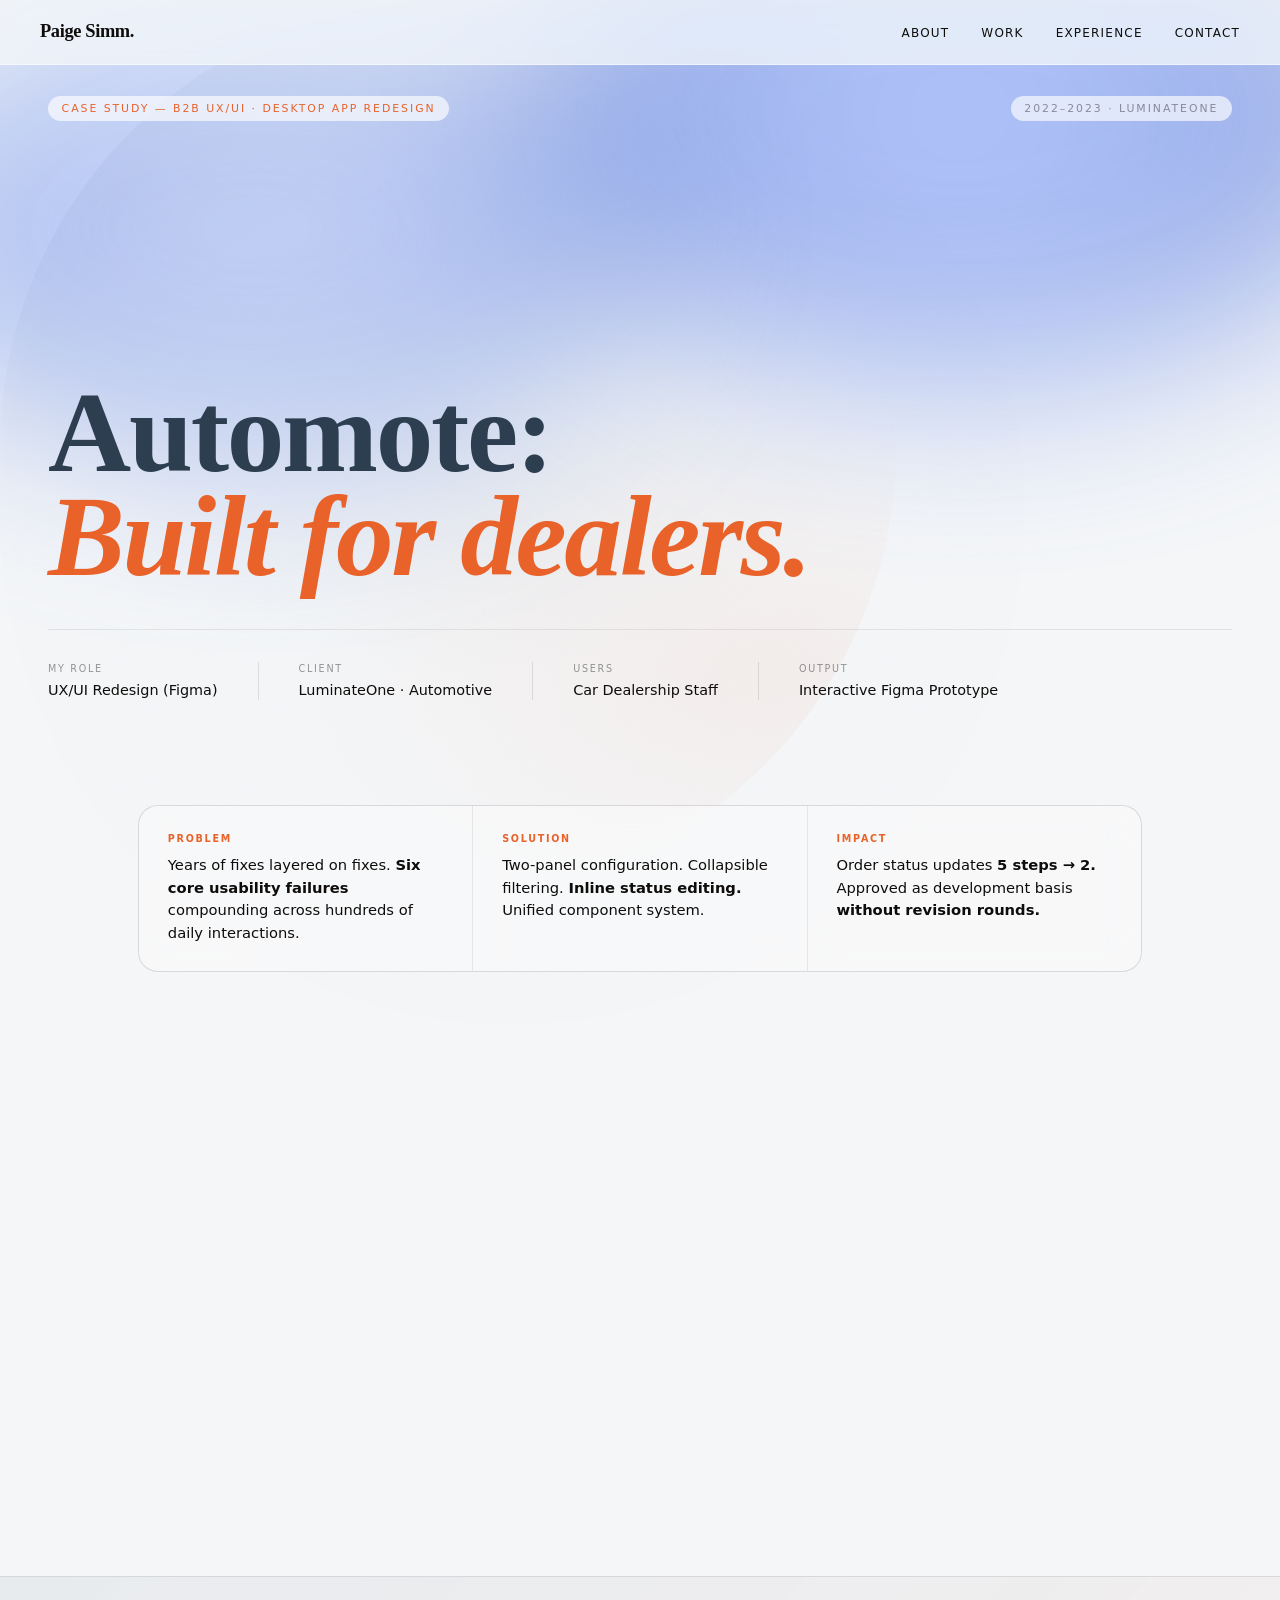
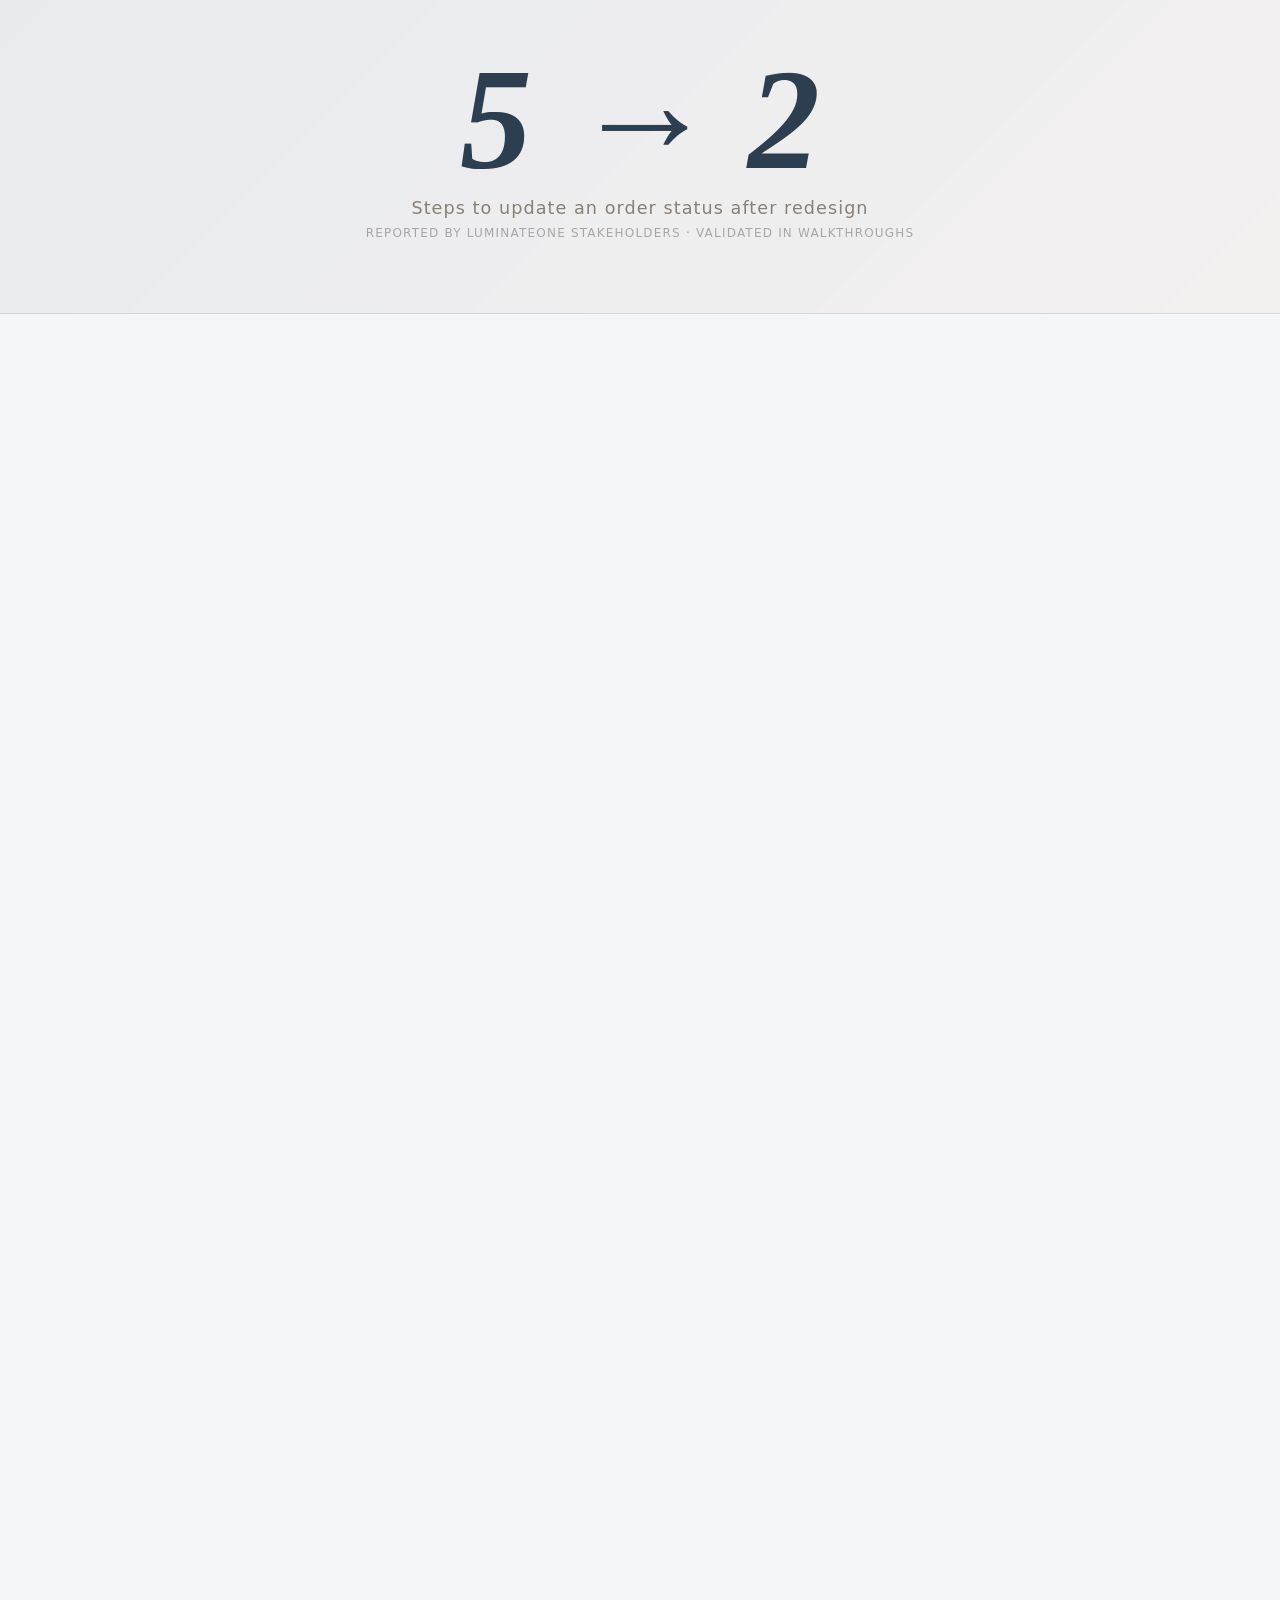
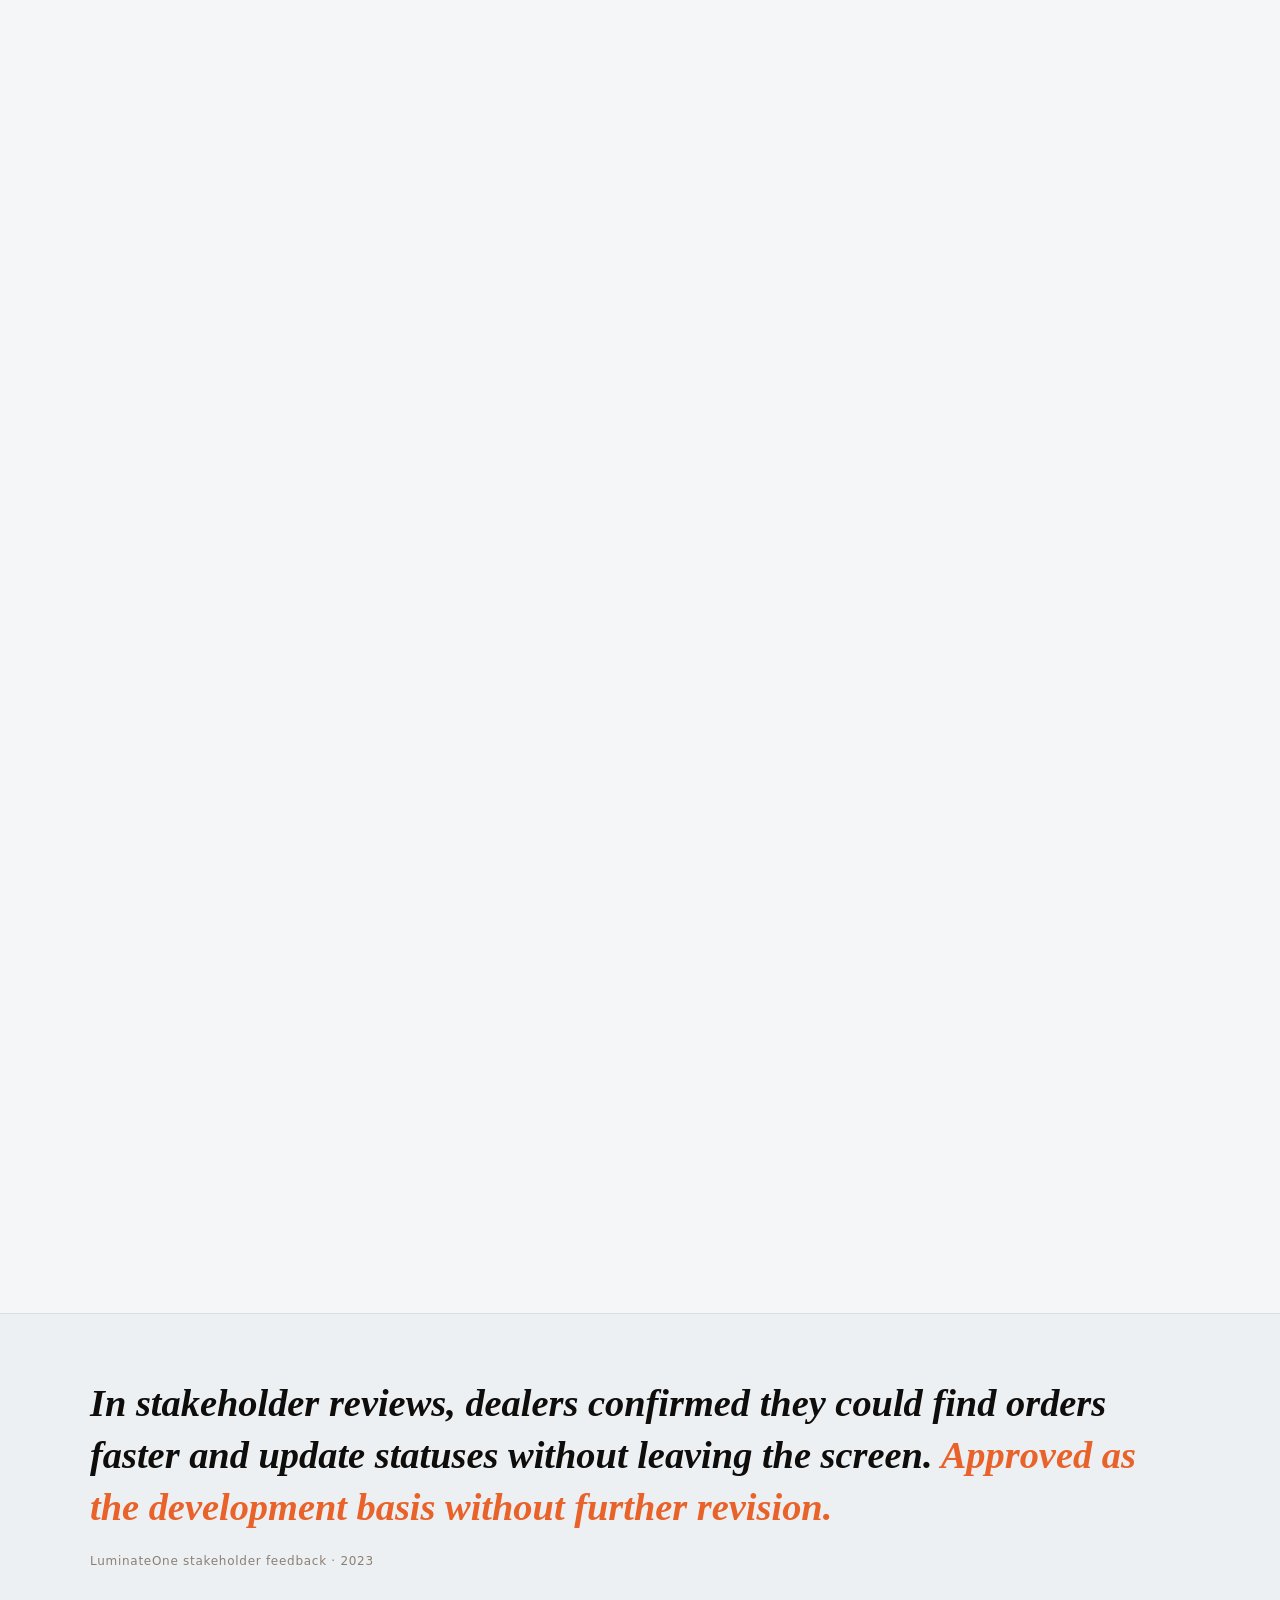
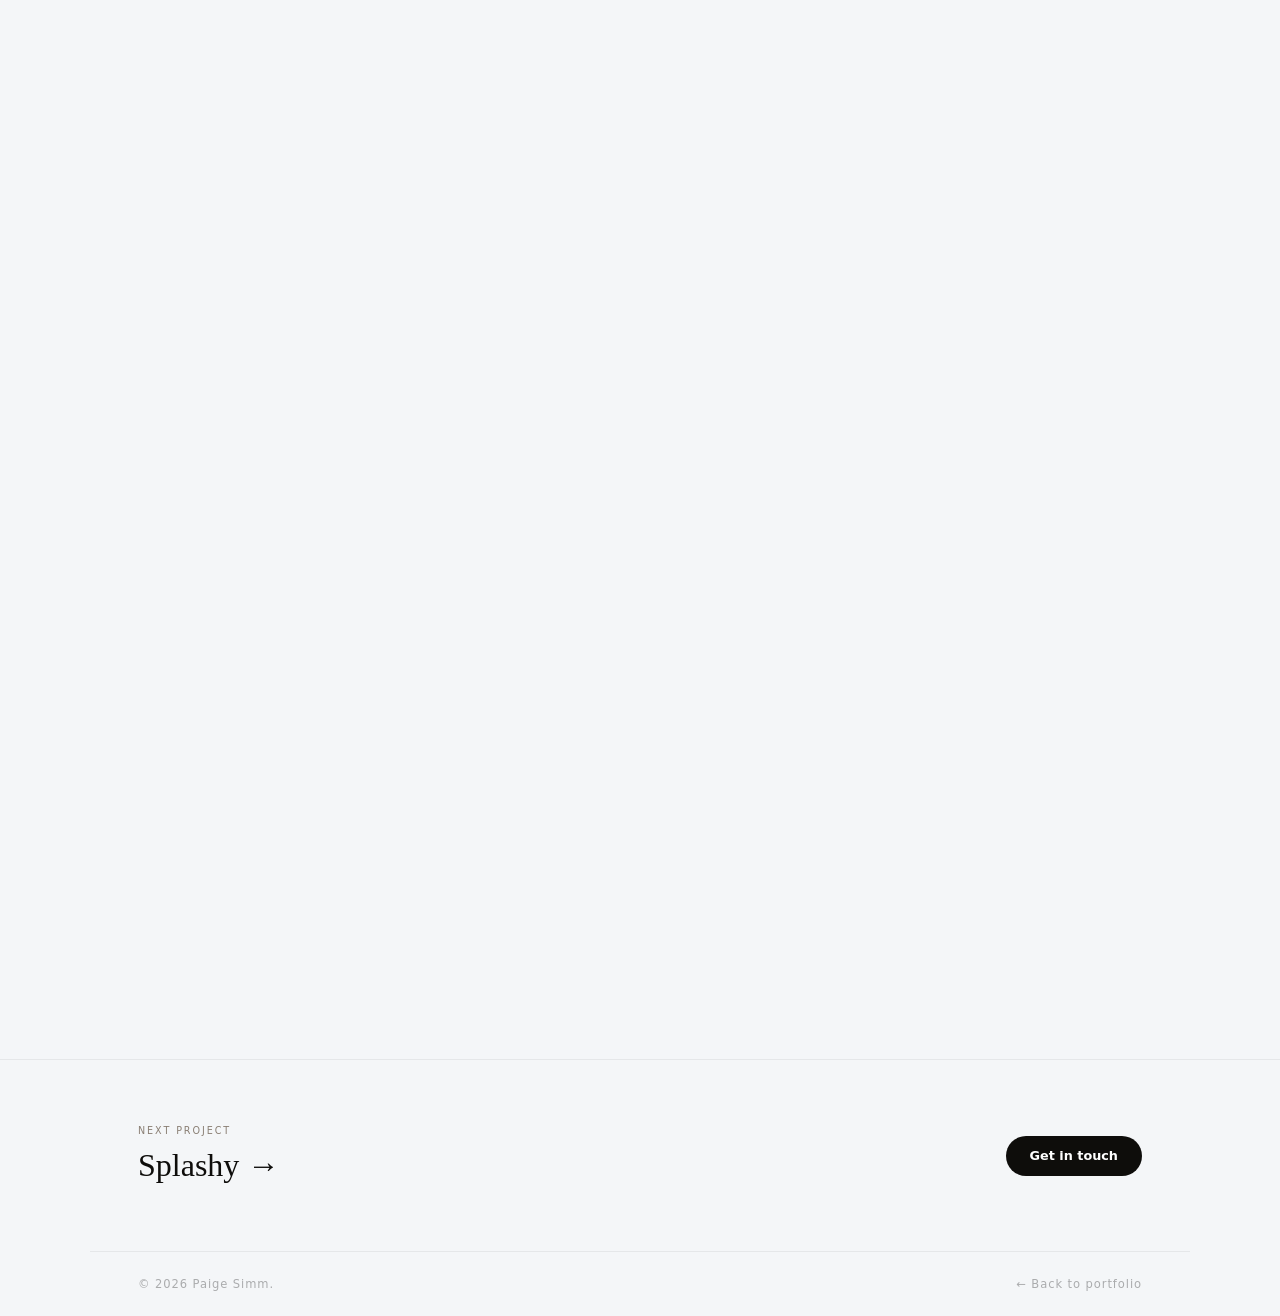
==== commit 90de0d23: "Update automote-case-study.html" ====
--- a/automote-case-study.html
+++ b/automote-case-study.html
@@ -8,42 +8,398 @@
 <link rel="stylesheet" href="style.css">
 <link rel="stylesheet" href="case-study.css">
 <style>
-/* image helpers */
-.img-row { display:grid; gap:1rem; margin-top:1.5rem; }
-.img-row.cols-2 { grid-template-columns:1fr 1fr; }
-.img-row.cols-3 { grid-template-columns:1fr 1fr 1fr; }
-.img-card {
-  border-radius:16px; overflow:hidden;
-  background:rgba(255,255,255,0.65); border:1px solid rgba(255,255,255,0.85);
-  transition:transform 0.3s, box-shadow 0.3s;
-}
-.img-card:hover { transform:translateY(-4px); box-shadow:0 16px 40px rgba(0,0,0,0.1); }
-.img-card img { width:100%; height:auto; min-height:140px; object-fit:cover; display:block; }
-.img-cap { font-size:0.72rem; color:var(--muted); padding:0.65rem 0.9rem; border-top:1px solid rgba(0,0,0,0.06); line-height:1.5; }
-.img-full { border-radius:16px; overflow:hidden; margin-top:1.5rem; background:rgba(255,255,255,0.65); border:1px solid rgba(255,255,255,0.85); }
-.img-full img { width:100%; height:auto; min-height:220px; object-fit:cover; display:block; }
-.img-full .img-cap { border-top:1px solid rgba(0,0,0,0.06); }
-
-/* before pill */
+/* ============================================================
+   UNIFIED GLASS SYSTEM — AUTOMOTE (industrial variant)
+   ============================================================ */
+:root {
+  /* Glass tokens — exactly same as Hunza/Splashy */
+  --g-bg:          rgba(255,255,255,0.52);
+  --g-bg-strong:   rgba(255,255,255,0.72);
+  --g-bg-muted:    rgba(255,255,255,0.28);
+  --g-border:      rgba(255,255,255,0.72);
+  --g-border-sub:  rgba(255,255,255,0.38);
+  --g-blur:        blur(18px) saturate(160%);
+  --g-shadow:      0 4px 24px rgba(0,0,0,0.07), inset 0 1px 0 rgba(255,255,255,0.8);
+  --g-shadow-lift: 0 16px 48px rgba(0,0,0,0.12), inset 0 1px 0 rgba(255,255,255,0.9);
+
+  /* Automote industrial palette — slate + rust */
+  --auto-primary: #2c3e50;
+  --auto-accent:  #e8622a;
+}
+
+/* ============================================================
+   ANIMATED BACKGROUND — industrial variant
+   ============================================================ */
+body {
+  background: #f4f6f8;
+  min-height: 100vh;
+}
+body::after {
+  content: '';
+  position: fixed; inset: 0; z-index: -2; pointer-events: none;
+  background:
+    radial-gradient(ellipse 80vw 60vh at 15% 20%, rgba(44,62,80,0.08) 0%, transparent 60%),
+    radial-gradient(ellipse 60vw 50vh at 85% 75%, rgba(232,98,42,0.06) 0%, transparent 60%),
+    radial-gradient(ellipse 50vw 40vh at 50% 50%, rgba(90,108,126,0.06) 0%, transparent 65%),
+    #f4f6f8;
+}
+body::before {
+  content: '';
+  position: fixed; inset: 0; z-index: -1; pointer-events: none; opacity: 0.02;
+  background-image: url("data:image/svg+xml,%3Csvg viewBox='0 0 256 256' xmlns='http://www.w3.org/2000/svg'%3E%3Cfilter id='n'%3E%3CfeTurbulence type='fractalNoise' baseFrequency='0.9' numOctaves='4' stitchTiles='stitch'/%3E%3C/filter%3E%3Crect width='100%25' height='100%25' filter='url(%23n)'/%3E%3C/svg%3E");
+  background-size: 128px;
+}
+
+/* ============================================================
+   SINGLE CARD SYSTEM — gc only
+   ============================================================ */
+.gc {
+  background: var(--g-bg);
+  backdrop-filter: var(--g-blur);
+  -webkit-backdrop-filter: var(--g-blur);
+  border: 1px solid var(--g-border);
+  border-radius: 22px;
+  box-shadow: var(--g-shadow);
+  position: relative;
+  overflow: hidden;
+  transition: transform 0.3s, box-shadow 0.3s;
+}
+.gc::before {
+  content: '';
+  position: absolute; top: 0; left: 10%; right: 10%; height: 1px;
+  background: linear-gradient(90deg, transparent, rgba(255,255,255,0.9), transparent);
+  pointer-events: none;
+}
+.gc:hover { transform: translateY(-3px); box-shadow: var(--g-shadow-lift); }
+
+/* ============================================================
+   NAV
+   ============================================================ */
+.nav { background: rgba(244,246,248,0.78); backdrop-filter: blur(24px) saturate(180%); border-bottom: 1px solid rgba(255,255,255,0.5); }
+.nav.scrolled { background: rgba(244,246,248,0.92); }
+
+/* ============================================================
+   HERO — Automote variant
+   ============================================================ */
+.cs-hero.automote .cs-title-line:first-child { color: var(--auto-primary); }
+.cs-hero.automote .cs-eyebrow { color: var(--auto-accent); }
+.cs-hero.automote .cs-year { color: rgba(0,0,0,0.4); }
+.cs-hero.automote .cs-meta-label { color: rgba(0,0,0,0.4); }
+.cs-hero.automote .cs-meta-value { color: var(--dark); font-weight: 500; }
+.cs-hero.automote .cs-hero-meta { border-top-color: rgba(0,0,0,0.08); }
+
+/* ============================================================
+   SECTIONS
+   ============================================================ */
+.cs-section { background: transparent; }
+.inner { position: relative; }
+
+.section-label {
+  font-size: 0.62rem; font-weight: 700; letter-spacing: 0.2em;
+  text-transform: uppercase; color: var(--auto-accent);
+  display: inline-flex; align-items: center; gap: 0.4rem;
+  margin-bottom: 0.75rem;
+}
+.section-label::before {
+  content: '';
+  display: inline-block; width: 5px; height: 5px;
+  border-radius: 50%; background: var(--auto-accent);
+}
+
+/* ============================================================
+   TOP SUMMARY — 3 cell strip (exactly like Hunza/Splashy)
+   ============================================================ */
+.top-summary {
+  display: grid; grid-template-columns: repeat(3,1fr);
+  gap: 1px;
+  background: rgba(0,0,0,0.06);
+  border-radius: 20px;
+  overflow: hidden;
+  margin: 2.5rem 0 0;
+  border: 1px solid rgba(0,0,0,0.06);
+}
+.ts-cell {
+  background: var(--g-bg-strong);
+  backdrop-filter: var(--g-blur);
+  padding: 1.6rem 1.8rem;
+}
+.ts-label {
+  font-size: 0.6rem; font-weight: 700; letter-spacing: 0.18em;
+  text-transform: uppercase; color: var(--auto-accent);
+  margin-bottom: 0.55rem;
+}
+.ts-text { font-size: 0.92rem; line-height: 1.55; color: var(--dark); font-weight: 300; }
+.ts-text strong { font-weight: 700; }
+
+/* ============================================================
+   STAT PILL — inline, no separate system
+   ============================================================ */
+.stat-row { display: flex; flex-wrap: wrap; gap: 0.75rem; margin: 2rem 0; }
+.stat-pill {
+  background: var(--g-bg-strong); backdrop-filter: var(--g-blur);
+  border: 1px solid var(--g-border);
+  border-radius: 100px; padding: 0.9rem 1.6rem;
+  display: flex; align-items: baseline; gap: 0.6rem;
+  box-shadow: var(--g-shadow);
+  transition: transform 0.25s, box-shadow 0.25s;
+}
+.stat-pill:hover { transform: translateY(-3px); box-shadow: var(--g-shadow-lift); }
+.stat-pill-val {
+  font-family: var(--serif); font-style: italic;
+  font-size: 2rem; color: var(--auto-primary); line-height: 1;
+}
+.stat-pill-label { font-size: 0.65rem; letter-spacing: 0.08em; text-transform: uppercase; color: var(--muted); line-height: 1.3; }
+
+/* ============================================================
+   EDITORIAL PEAK — single stat moment
+   ============================================================ */
+.editorial-peak {
+  padding: 4.5rem 3rem;
+  text-align: center; position: relative;
+  margin: 0 -3rem;
+}
+.editorial-peak-bg {
+  position: absolute; inset: 0;
+  background: linear-gradient(135deg, rgba(44,62,80,0.06) 0%, rgba(232,98,42,0.04) 100%);
+  border-top: 1px solid rgba(44,62,80,0.12);
+  border-bottom: 1px solid rgba(44,62,80,0.12);
+}
+.editorial-peak-number {
+  font-family: var(--serif); font-style: italic; font-weight: 700;
+  font-size: clamp(5rem, 12vw, 9rem);
+  line-height: 1; color: var(--auto-primary);
+  display: block; margin-bottom: 0.2rem;
+}
+.editorial-peak-label {
+  font-size: clamp(0.9rem, 1.5vw, 1.1rem); color: var(--muted);
+  letter-spacing: 0.06em; font-weight: 300;
+}
+.editorial-peak-sub {
+  font-size: 0.75rem; color: rgba(0,0,0,0.3); margin-top: 0.3rem;
+  letter-spacing: 0.1em; text-transform: uppercase;
+}
+
+/* ============================================================
+   PROBLEM GRID — gc cards with themes
+   ============================================================ */
+.problem-grid { display: grid; grid-template-columns: 1fr 1fr; gap: 0.75rem; margin-top: 1.5rem; }
+.prob { padding: 1.6rem; border-top: 3px solid var(--auto-primary); }
+.prob-theme {
+  font-size: 0.6rem; font-weight: 700; letter-spacing: 0.15em;
+  text-transform: uppercase; color: var(--auto-accent);
+  margin-bottom: 0.75rem;
+}
+.prob-t { font-size: 0.95rem; font-weight: 700; color: var(--dark); margin-bottom: 0.4rem; }
+.prob-b { font-size: 0.85rem; line-height: 1.7; color: var(--muted); font-weight: 300; }
+
+/* ============================================================
+   FLOW DIAGRAM — simplified before/after
+   ============================================================ */
+.flow-compare {
+  display: grid; grid-template-columns: 1fr 1fr; gap: 1.5rem; margin-top: 1.5rem;
+}
+.flow-before, .flow-after {
+  padding: 1.8rem; border-radius: 20px;
+}
+.flow-before { background: rgba(200,60,60,0.04); border: 1px solid rgba(200,60,60,0.12); }
+.flow-after  { background: rgba(80,180,100,0.04); border: 1px solid rgba(80,180,100,0.12); }
+.flow-header {
+  font-size: 0.7rem; font-weight: 700; letter-spacing: 0.15em;
+  text-transform: uppercase; margin-bottom: 1.2rem;
+}
+.flow-before .flow-header { color: rgba(180,50,50,0.8); }
+.flow-after .flow-header { color: rgba(50,160,80,0.85); }
+.flow-steps {
+  display: flex; flex-direction: column; gap: 0.5rem;
+}
+.flow-step {
+  display: flex; align-items: center; gap: 0.75rem;
+  font-size: 0.85rem; color: var(--dark); font-weight: 300;
+}
+.flow-step-num {
+  width: 24px; height: 24px; border-radius: 50%;
+  display: flex; align-items: center; justify-content: center;
+  font-size: 0.7rem; font-weight: 700; flex-shrink: 0;
+}
+.flow-before .flow-step-num { background: rgba(200,60,60,0.1); color: rgba(180,50,50,0.8); }
+.flow-after .flow-step-num { background: rgba(80,180,100,0.1); color: rgba(50,160,80,0.85); }
+
+/* ============================================================
+   IMAGE PANELS — gc only (consistent with Hunza)
+   ============================================================ */
+.img-panel {
+  background: var(--g-bg); backdrop-filter: var(--g-blur);
+  border: 1px solid var(--g-border); border-radius: 18px;
+  overflow: hidden; box-shadow: var(--g-shadow);
+  transition: transform 0.3s;
+}
+.img-panel:hover { transform: translateY(-3px); }
+.img-panel img {
+  width: 100%; height: 360px;          /* fixed height for consistency */
+  object-fit: cover;
+  object-position: top;
+  display: block;
+}
+.img-caption {
+  padding: 0.8rem 1.1rem; font-size: 0.75rem; color: var(--muted);
+  line-height: 1.55; border-top: 1px solid rgba(0,0,0,0.05);
+}
+.img-grid-2 { display: grid; grid-template-columns: 1fr 1fr; gap: 0.75rem; margin-top: 1.5rem; }
+.img-grid-3 { display: grid; grid-template-columns: 1fr 1fr 1fr; gap: 0.75rem; margin-top: 1.5rem; }
+
+/* Screen badge (used in before/after labels) */
 .screen-badge {
-  display:inline-flex; align-items:center; gap:0.4rem;
-  font-size:0.58rem; font-weight:700; letter-spacing:0.14em; text-transform:uppercase;
-  padding:0.22rem 0.7rem; border-radius:100px; margin-bottom:0.6rem;
-}
-.screen-badge.before { background:rgba(0,0,0,0.06); color:rgba(0,0,0,0.45); }
-.screen-badge.after  { background:rgba(232,98,42,0.12); color:var(--accent); }
-
-@media (max-width:768px) {
-  .img-row.cols-2,.img-row.cols-3 { grid-template-columns:1fr 1fr; }
-}
-@media (max-width:480px) {
-  .img-row.cols-3 { grid-template-columns:1fr; }
+  display: inline-flex; align-items: center; gap: 0.4rem;
+  font-size: 0.56rem; font-weight: 700; letter-spacing: 0.14em; text-transform: uppercase;
+  padding: 0.22rem 0.7rem; border-radius: 100px;
+  margin-right: 0.5rem;
+}
+.screen-badge.before { background: rgba(0,0,0,0.06); color: rgba(0,0,0,0.45); }
+.screen-badge.after  { background: rgba(232,98,42,0.12); color: var(--auto-accent); }
+
+/* ============================================================
+   DECISIONS GRID — gc cards
+   ============================================================ */
+.decision-grid { display: grid; grid-template-columns: 1fr 1fr 1fr; gap: 0.75rem; margin-top: 1.5rem; }
+.decision-card { padding: 1.6rem; }
+.decision-icon { font-size: 1.4rem; margin-bottom: 0.9rem; display: block; }
+.decision-title { font-size: 0.95rem; font-weight: 700; color: var(--dark); margin-bottom: 0.4rem; }
+.decision-body { font-size: 0.84rem; line-height: 1.65; color: var(--muted); font-weight: 300; margin-bottom: 0.75rem; }
+.decision-why {
+  font-size: 0.73rem; color: var(--auto-accent); font-style: italic;
+  border-top: 1px solid rgba(232,98,42,0.12); padding-top: 0.6rem;
+}
+
+/* ============================================================
+   ITERATIONS — problem/solution pairs
+   ============================================================ */
+.iterations { display: grid; grid-template-columns: 1fr 1fr; gap: 0.75rem; margin-top: 1.5rem; }
+.iteration { border-radius: 18px; padding: 1.5rem; }
+.iteration--problem {
+  background: rgba(220,60,60,0.05); border: 1px solid rgba(220,60,60,0.15);
+  border-left: 3px solid rgba(220,60,60,0.5);
+}
+.iteration--solution {
+  background: rgba(80,180,100,0.05); border: 1px solid rgba(80,180,100,0.15);
+  border-left: 3px solid rgba(80,180,100,0.5);
+}
+.iteration-tag { font-size: 0.58rem; font-weight: 700; letter-spacing: 0.15em; text-transform: uppercase; margin-bottom: 0.6rem; display: block; }
+.iteration--problem .iteration-tag { color: rgba(200,50,50,0.8); }
+.iteration--solution .iteration-tag { color: rgba(50,160,80,0.85); }
+.iteration-title { font-size: 0.95rem; font-weight: 700; color: var(--dark); margin-bottom: 0.4rem; }
+.iteration-body { font-size: 0.85rem; line-height: 1.7; color: var(--muted); font-weight: 300; }
+
+/* ============================================================
+   CONSTRAINTS — gc card
+   ============================================================ */
+.constraints { padding: 1.5rem 1.8rem; margin-top: 1rem; }
+.constraints-title { font-size: 0.6rem; font-weight: 700; letter-spacing: 0.18em; text-transform: uppercase; color: var(--auto-accent); margin-bottom: 0.9rem; }
+.constraints ul { list-style: none; }
+.constraints li {
+  font-size: 0.87rem; color: rgba(0,0,0,0.55); line-height: 1.65; font-weight: 300;
+  padding: 0.3rem 0; display: flex; gap: 0.6rem; align-items: flex-start;
+  border-bottom: 1px solid rgba(0,0,0,0.04);
+}
+.constraints li:last-child { border-bottom: none; }
+.constraints li::before { content: '→'; color: var(--auto-accent); font-weight: 700; flex-shrink: 0; }
+
+/* ============================================================
+   OUTCOMES — left-accent cards
+   ============================================================ */
+.outcomes { display: flex; flex-direction: column; gap: 0.6rem; }
+.outcome {
+  display: flex; align-items: flex-start; gap: 1.2rem;
+  padding: 1.3rem 1.5rem;
+  border-left: 3px solid var(--auto-primary);
+  border-radius: 0 16px 16px 0;
+  background: var(--g-bg); backdrop-filter: var(--g-blur);
+  border: 1px solid var(--g-border); border-left: 3px solid var(--auto-primary);
+  box-shadow: var(--g-shadow);
+  transition: transform 0.25s, box-shadow 0.25s;
+}
+.outcome:hover { transform: translateX(4px); box-shadow: var(--g-shadow-lift); }
+.outcome-icon { font-size: 1.2rem; flex-shrink: 0; margin-top: 2px; }
+.outcome-t { font-size: 0.95rem; font-weight: 700; color: var(--dark); margin-bottom: 0.25rem; }
+.outcome-b { font-size: 0.85rem; line-height: 1.65; color: var(--muted); font-weight: 300; }
+
+/* ============================================================
+   FULL-BLEED BLOCKQUOTE
+   ============================================================ */
+.cs-blockquote-peak {
+  margin: 0 -3rem;
+  padding: 4rem 3rem;
+  position: relative;
+  background: rgba(44,62,80,0.03);
+  border-top: 1px solid rgba(44,62,80,0.1);
+  border-bottom: 1px solid rgba(44,62,80,0.1);
+  text-align: left;
+}
+.cs-blockquote-peak-inner { max-width: 1100px; margin: 0 auto; }
+.cs-blockquote-peak blockquote {
+  font-family: var(--serif); font-style: italic; font-weight: 700;
+  font-size: clamp(1.5rem, 3vw, 2.5rem);
+  line-height: 1.35; color: var(--dark);
+  border: none; background: none; padding: 0; border-radius: 0;
+  margin: 0;
+}
+.cs-blockquote-peak blockquote em { color: var(--auto-accent); }
+.cs-blockquote-peak .attr {
+  font-size: 0.75rem; color: var(--muted); margin-top: 1.2rem;
+  letter-spacing: 0.06em; font-weight: 300;
+}
+
+/* ============================================================
+   TWO COL
+   ============================================================ */
+.two-col { display: grid; grid-template-columns: 1fr 1fr; gap: 3rem 5rem; align-items: start; margin-top: 1rem; }
+.body-text p { font-size: 0.97rem; line-height: 1.85; color: rgba(0,0,0,0.58); font-weight: 300; margin-bottom: 1rem; }
+.body-text p strong { font-weight: 700; color: var(--dark); }
+.body-text p:last-child { margin-bottom: 0; }
+
+/* ============================================================
+   END + FOOTER
+   ============================================================ */
+.cs-end {
+  max-width: 1100px; margin: 0 auto; padding: 4rem 3rem;
+  display: flex; justify-content: space-between; align-items: center;
+  flex-wrap: wrap; gap: 1.5rem;
+}
+.end-label { font-size: 0.6rem; letter-spacing: 0.2em; text-transform: uppercase; color: var(--muted); margin-bottom: 0.3rem; }
+.end-link { font-family: var(--serif); font-size: 2rem; text-decoration: none; color: var(--dark); display: block; transition: color 0.2s; }
+.end-link:hover { color: var(--auto-primary); }
+.end-cta { background: var(--dark); color: white; padding: 0.7rem 1.5rem; border-radius: 40px; text-decoration: none; font-size: 0.8rem; font-weight: 600; transition: background 0.2s, transform 0.2s; }
+.end-cta:hover { background: var(--auto-primary); transform: translateY(-2px); }
+footer { background: transparent; border-top: 1px solid rgba(0,0,0,0.06); padding: 1.5rem 3rem; max-width: 1100px; margin: 0 auto; display: flex; justify-content: space-between; }
+footer span, footer a { font-size: 0.72rem; color: rgba(0,0,0,0.3); text-decoration: none; transition: color 0.2s; }
+footer a:hover { color: var(--auto-primary); }
+
+/* ============================================================
+   RESPONSIVE
+   ============================================================ */
+@media (max-width: 900px) {
+  .top-summary { grid-template-columns: 1fr; gap: 0; }
+  .decision-grid { grid-template-columns: 1fr 1fr; }
+  .two-col { grid-template-columns: 1fr; gap: 2rem; }
+  .img-grid-3 { grid-template-columns: 1fr 1fr; }
+  .flow-compare { grid-template-columns: 1fr; }
+}
+@media (max-width: 640px) {
+  .cs-section { padding: 3.5rem 1.5rem; }
+  .editorial-peak, .cs-blockquote-peak { margin: 0 -1.5rem; padding: 3rem 1.5rem; }
+  .decision-grid { grid-template-columns: 1fr; }
+  .problem-grid { grid-template-columns: 1fr; }
+  .img-grid-2, .img-grid-3 { grid-template-columns: 1fr; }
+  .iterations { grid-template-columns: 1fr; }
+  .cs-end { padding: 2.5rem 1.5rem; flex-direction: column; align-items: flex-start; }
+  footer { padding: 1.5rem; flex-direction: column; gap: 0.4rem; }
 }
 </style>
 </head>
 <body>
+
 <div id="reading-progress"></div>
 <div id="section-dots"></div>
+
 <nav class="nav" id="nav">
   <a href="index.html" class="nav-logo">Paige Simm.</a>
   <ul class="nav-links">
@@ -59,6 +415,7 @@
   <a href="index.html#experience">Experience</a><a href="index.html#contact">Contact</a>
 </div>
 
+<!-- HERO -->
 <div class="cs-hero automote">
   <div class="cs-hero-bg"></div>
   <div class="cs-hero-top">
@@ -74,102 +431,134 @@
       <div><p class="cs-meta-label">My Role</p><p class="cs-meta-value">UX/UI Redesign (Figma)</p></div>
       <div><p class="cs-meta-label">Client</p><p class="cs-meta-value">LuminateOne · Automotive</p></div>
       <div><p class="cs-meta-label">Users</p><p class="cs-meta-value">Car Dealership Staff</p></div>
-      <div><p class="cs-meta-label">Output</p><p class="cs-meta-value">Fully Interactive Figma Prototype</p></div>
+      <div><p class="cs-meta-label">Output</p><p class="cs-meta-value">Interactive Figma Prototype</p></div>
+    </div>
+  </div>
+</div>
+
+<!-- TOP SUMMARY STRIP -->
+<div style="padding: 0 3rem; max-width: 1100px; margin: 0 auto;">
+  <div class="top-summary">
+    <div class="ts-cell">
+      <p class="ts-label">Problem</p>
+      <p class="ts-text">Years of fixes layered on fixes. <strong>Six core usability failures</strong> compounding across hundreds of daily interactions.</p>
+    </div>
+    <div class="ts-cell">
+      <p class="ts-label">Solution</p>
+      <p class="ts-text">Two-panel configuration. Collapsible filtering. <strong>Inline status editing.</strong> Unified component system.</p>
+    </div>
+    <div class="ts-cell">
+      <p class="ts-label">Impact</p>
+      <p class="ts-text">Order status updates <strong>5 steps → 2.</strong> Approved as development basis <strong>without revision rounds.</strong></p>
     </div>
   </div>
 </div>
 
 <!-- 01 OVERVIEW -->
 <section class="cs-section" id="s1">
-  <div class="inner" style="position:relative">
+  <div class="inner">
     <span class="sec-num">01</span>
     <span class="section-label">Overview</span>
-    <h2 class="section-heading">A tool used every day that made people's jobs harder.</h2>
+    <h2 class="section-heading">A tool used daily that made work harder.</h2>
     <div class="two-col">
       <div class="body-text">
-        <p>During my internship at <strong>LuminateOne</strong>, I was given the Automote redesign as my core project. Automote is a stock and inventory management platform used daily by car dealership staff to track orders, manage vehicle builds, and monitor inventory.</p>
-        <p>The existing interface had accumulated years of fixes on top of fixes. My job was to redesign the core workflows from scratch in Figma, producing a fully interactive prototype the development team could use to plan implementation.</p>
-        <p>B2B design is unforgiving. Dealership staff work under time pressure with real financial transactions. The cost of confusion isn't frustration — it's mistakes with money and customer relationships.</p>
+        <p>During my internship at <strong>LuminateOne</strong>, Automote became my core project. It's a stock and inventory platform used daily by dealership staff to track orders, manage vehicle builds, and monitor inventory.</p>
+        <p>The existing interface had accumulated years of fixes. My job: redesign the core workflows in Figma, producing a fully interactive prototype for development.</p>
+        <p>Dealership staff work under time pressure with real financial transactions. Confusion means mistakes with money and customer relationships.</p>
       </div>
       <div>
         <div class="stat-row">
-          <div class="stat-pill"><span class="stat-pill-val" data-target="6">6</span><span class="stat-pill-label">Core UI problems identified in audit</span></div>
-          <div class="stat-pill"><span class="stat-pill-val">5→2</span><span class="stat-pill-label">Steps to update order status</span></div>
-          <div class="stat-pill"><span class="stat-pill-val">B2B</span><span class="stat-pill-label">Complex real-world daily workflows</span></div>
-          <div class="stat-pill"><span class="stat-pill-val">100%</span><span class="stat-pill-label">Interactive Figma prototype delivered</span></div>
+          <div class="stat-pill"><span class="stat-pill-val" data-target="6">6</span><span class="stat-pill-label">Usability failures</span></div>
+          <div class="stat-pill"><span class="stat-pill-val">5→2</span><span class="stat-pill-label">Steps to update</span></div>
+          <div class="stat-pill"><span class="stat-pill-val">B2B</span><span class="stat-pill-label">Daily workflow</span></div>
+          <div class="stat-pill"><span class="stat-pill-val">1</span><span class="stat-pill-label">Prototype</span></div>
         </div>
       </div>
     </div>
   </div>
 </section>
 
-<!-- 02 PROBLEM -->
+<!-- EDITORIAL PEAK -->
+<div class="editorial-peak">
+  <div class="editorial-peak-bg"></div>
+  <div style="position:relative;z-index:1">
+    <span class="editorial-peak-number">5 → 2</span>
+    <p class="editorial-peak-label">Steps to update an order status after redesign</p>
+    <p class="editorial-peak-sub">Reported by LuminateOne stakeholders · Validated in walkthroughs</p>
+  </div>
+</div>
+
+<!-- 02 PROBLEM — grouped themes with evidence anchors -->
 <section class="cs-section" id="s2">
-  <div class="inner" style="position:relative">
+  <div class="inner">
     <span class="sec-num">02</span>
     <span class="section-label">The Problem</span>
-    <h2 class="section-heading">Six problems that made a hard job harder.</h2>
-    <p style="font-size:1rem;line-height:1.85;color:rgba(0,0,0,0.55);max-width:58ch;margin-bottom:1.8rem">Every friction point in Automote compounded across hundreds of daily interactions. <strong style="color:var(--dark)">Here's what the audit surfaced.</strong></p>
-
-    <div style="margin-bottom:1.5rem">
-      <div class="screen-badge before">Before — original interface</div>
-      <div class="img-card">
+    <h2 class="section-heading">Where the interface failed.</h2>
+    <p style="font-size:0.97rem;line-height:1.85;color:rgba(0,0,0,0.55);font-weight:300;max-width:58ch;margin-bottom:0">Based on stakeholder feedback and internal LuminateOne audit notes, failures clustered across three themes.</p>
+
+    <div style="margin:1.5rem 0;">
+      <span class="screen-badge before">Before — original interface</span>
+      <div class="img-panel">
         <img src="accessoriesbefore.jpg" alt="Original Automote interface before redesign">
-        <p class="img-cap">The original Automote interface. Text truncated at edges, no visual hierarchy, actions requiring multiple navigations away and back.</p>
-      </div>
-    </div>
-
-    <ul class="pain-list">
-      <li class="pain-item"><span class="pain-num">01</span><div class="pain-text"><strong>Text and buttons cut off</strong><p>UI elements truncated at screen edges. Labels, CTAs, and data values disappeared mid-character.</p></div></li>
-      <li class="pain-item"><span class="pain-num">02</span><div class="pain-text"><strong>Navigation required too many steps</strong><p>Too many clicks to reach common actions. Hierarchy was flat — users had to memorise locations rather than discover them.</p></div></li>
-      <li class="pain-item"><span class="pain-num">03</span><div class="pain-text"><strong>No visual CTA hierarchy</strong><p>Primary actions weren't distinguishable from secondary ones. Everything looked the same weight.</p></div></li>
-      <li class="pain-item"><span class="pain-num">04</span><div class="pain-text"><strong>Actions completed silently</strong><p>No confirmation states, no error messages, no loading indicators. Users couldn't tell if something had worked or failed.</p></div></li>
-      <li class="pain-item"><span class="pain-num">05</span><div class="pain-text"><strong>Layout broke on different screens</strong><p>Built for one fixed resolution. On any other display, components collapsed or overlapped unpredictably.</p></div></li>
-      <li class="pain-item"><span class="pain-num">06</span><div class="pain-text"><strong>No consistent design language</strong><p>Spacing, type sizes, button styles varied across screens — making the platform feel unfinished and untrustworthy.</p></div></li>
-    </ul>
-  </div>
-</section>
-
-<!-- 03 USER FLOW -->
+        <p class="img-caption">The original Automote interface. Text truncated at edges, no visual hierarchy, actions requiring multiple navigations away and back.</p>
+      </div>
+    </div>
+
+    <div class="problem-grid">
+      <div class="gc prob"><div class="prob-theme">Navigation</div><p class="prob-t">Too many steps to reach common actions</p><p class="prob-b">Stakeholders reported dealers memorising locations rather than discovering them. Flat hierarchy with unlabelled sections.</p></div>
+      <div class="gc prob"><div class="prob-theme">Clarity</div><p class="prob-t">No visual hierarchy between actions</p><p class="prob-b">Primary and secondary CTAs looked identical. Dealers hesitated or clicked wrong buttons, requiring undo steps.</p></div>
+      <div class="gc prob"><div class="prob-theme">Consistency</div><p class="prob-t">Layout broke across different screens</p><p class="prob-b">Built for one fixed resolution. Components collapsed or overlapped unpredictably on different displays.</p></div>
+      <div class="gc prob"><div class="prob-theme">System Feedback</div><p class="prob-t">Actions completed silently</p><p class="prob-b">No confirmation, no errors, no loading indicators. Stakeholders confirmed dealers couldn't tell if something had worked.</p></div>
+    </div>
+  </div>
+</section>
+
+<!-- 03 USER FLOW — simplified before/after comparison -->
 <section class="cs-section" id="s3">
-  <div class="inner" style="position:relative">
+  <div class="inner">
     <span class="sec-num">03</span>
-    <span class="section-label">Core User Flow</span>
-    <h2 class="section-heading">Updating order status — from 5 steps to 2.</h2>
-    <p style="font-size:0.95rem;color:var(--muted);max-width:55ch;line-height:1.75">Order status updates were the most frequent dealer action. Previously required navigating away, making the change, then returning. Redesigned to inline editing with immediate confirmation.</p>
-    <div class="user-flow" style="margin-top:1.5rem">
-      <div class="flow-step"><div class="flow-box">View orders list</div></div>
-      <div class="flow-arrow"></div>
-      <div class="flow-step"><div class="flow-box flow-box--blue">Filter by status / model</div></div>
-      <div class="flow-arrow"></div>
-      <div class="flow-step"><div class="flow-box">Select order</div></div>
-      <div class="flow-arrow"></div>
-      <div class="flow-step"><div class="flow-box flow-box--blue">View / edit inline</div></div>
-      <div class="flow-arrow"></div>
-      <div class="flow-step"><div class="flow-box">Update production status</div></div>
-      <div class="flow-arrow"></div>
-      <div class="flow-step"><div class="flow-box flow-box--accent">Confirmation state</div></div>
-    </div>
-    <p style="font-size:0.75rem;color:var(--muted);margin-top:1rem;font-style:italic">Previously: no filter, no inline editing, no confirmation. Every update required navigating away and back.</p>
+    <span class="section-label">User Flow</span>
+    <h2 class="section-heading">Updating order status.</h2>
+    <p style="font-size:0.95rem;color:var(--muted);font-weight:300;max-width:54ch;line-height:1.75;margin-bottom:0">The most frequent dealer action. Redesigned for inline editing with immediate confirmation.</p>
+    
+    <div class="flow-compare">
+      <div class="flow-before">
+        <div class="flow-header">Before — 5 steps</div>
+        <div class="flow-steps">
+          <div class="flow-step"><span class="flow-step-num">1</span>Navigate to orders list</div>
+          <div class="flow-step"><span class="flow-step-num">2</span>Click into order (leave list)</div>
+          <div class="flow-step"><span class="flow-step-num">3</span>Find status field</div>
+          <div class="flow-step"><span class="flow-step-num">4</span>Update, save, wait</div>
+          <div class="flow-step"><span class="flow-step-num">5</span>Navigate back to list</div>
+        </div>
+      </div>
+      <div class="flow-after">
+        <div class="flow-header">After — 2 steps</div>
+        <div class="flow-steps">
+          <div class="flow-step"><span class="flow-step-num">1</span>Filter to find order</div>
+          <div class="flow-step"><span class="flow-step-num">2</span>Inline edit with confirmation</div>
+        </div>
+        <p style="font-size:0.8rem;color:var(--muted);margin-top:1.5rem;font-style:italic;">Stakeholder walkthroughs confirmed dealers found this significantly faster.</p>
+      </div>
+    </div>
   </div>
 </section>
 
 <!-- 04 WIREFRAMES -->
 <section class="cs-section" id="s4">
-  <div class="inner" style="position:relative">
+  <div class="inner">
     <span class="sec-num">04</span>
     <span class="section-label">Wireframes</span>
     <h2 class="section-heading">Structuring before styling.</h2>
-    <p style="font-size:0.95rem;color:var(--muted);max-width:55ch;line-height:1.75;margin-bottom:0">Wireframing all key screens before moving to high-fidelity — validating information architecture and layout logic without the distraction of visual decisions.</p>
-
-    <div class="img-row cols-2" style="margin-top:1.5rem">
-      <div class="img-card">
+    <p style="font-size:0.95rem;color:var(--muted);font-weight:300;max-width:54ch;line-height:1.75;margin-bottom:0">Wireframed key screens to validate information architecture before moving to high-fidelity.</p>
+    <div class="img-grid-2">
+      <div class="img-panel">
         <img src="filter wireframing.jpg" alt="Filter panel wireframing">
-        <p class="img-cap">Filter panel wireframing — testing how to surface filtering without cluttering the primary order list view</p>
-      </div>
-      <div class="img-card">
+        <p class="img-caption">Filter panel wireframing — testing how to surface filtering without cluttering the primary view</p>
+      </div>
+      <div class="img-panel">
         <img src="filter wrireframing.jpg" alt="Filter wireframing iteration 2">
-        <p class="img-cap">Second iteration — refining the filter panel collapse/expand behaviour and filter category grouping</p>
+        <p class="img-caption">Second iteration — refining collapse/expand behaviour and filter grouping</p>
       </div>
     </div>
   </div>
@@ -177,118 +566,156 @@
 
 <!-- 05 FINAL DESIGN: ORDERS -->
 <section class="cs-section" id="s5">
-  <div class="inner" style="position:relative">
+  <div class="inner">
     <span class="sec-num">05</span>
-    <span class="section-label">Final Design — Orders</span>
+    <span class="section-label">Final Design</span>
     <h2 class="section-heading">Order management, rebuilt.</h2>
-    <p style="font-size:0.95rem;color:var(--muted);max-width:58ch;line-height:1.75;margin-bottom:0">The orders screen is where dealers spend most of their time. It needed to be filterable, scannable, and clear about which orders needed action — without requiring any memorisation.</p>
-
-    <div class="img-full">
+    <p style="font-size:0.95rem;color:var(--muted);font-weight:300;max-width:58ch;line-height:1.75;margin-bottom:1.5rem">Where dealers spend most of their time. Filterable, scannable, and clear about which orders need action.</p>
+
+    <div class="img-panel" style="margin-bottom:1rem;">
       <img src="orders 1 -1.png" alt="Automote orders management screen">
-      <p class="img-cap">Order management — filterable by ID, customer, model, date, and production status. Visual weight distinguishes action-required statuses from passive ones.</p>
-    </div>
-
-    <div class="img-row cols-2" style="margin-top:1rem">
-      <div class="img-card">
+      <p class="img-caption">Order management — filterable by ID, customer, model, date, and production status. Visual weight distinguishes action-required statuses.</p>
+    </div>
+
+    <div class="img-grid-2">
+      <div class="img-panel">
         <img src="orders 1 -1 (1).png" alt="Orders screen alternate state">
-        <p class="img-cap">Orders list with filter panel open — collapsible sidebar keeps the primary content visible while filtering is active</p>
-      </div>
-      <div class="img-card">
+        <p class="img-caption">Orders list with filter panel open — collapsible sidebar keeps primary content visible</p>
+      </div>
+      <div class="img-panel">
         <img src="filter 1 - 9.png" alt="Filter panel active state">
-        <p class="img-cap">Filter panel expanded — grouped by category, with clear visual hierarchy between filter types</p>
-      </div>
-    </div>
-
-    <div class="img-row cols-2" style="margin-top:1rem">
-      <div class="img-card">
+        <p class="img-caption">Filter panel expanded — grouped by category with clear visual hierarchy</p>
+      </div>
+    </div>
+
+    <div class="img-grid-2" style="margin-top:0.75rem;">
+      <div class="img-panel">
         <img src="edit orders.png" alt="Edit order state">
-        <p class="img-cap">Inline order editing — status can be updated without navigating away. Confirmation state appears immediately on save.</p>
-      </div>
-      <div class="img-card">
+        <p class="img-caption">Inline order editing — status can be updated without navigating away</p>
+      </div>
+      <div class="img-panel">
         <img src="inventory 1 -1.png" alt="Inventory screen">
-        <p class="img-cap">Inventory overview — consistent row structure, status indicators, and quick-action controls across all list views</p>
-      </div>
-    </div>
-  </div>
-</section>
-
-<!-- 06 FINAL DESIGN: VEHICLE CONFIG -->
+        <p class="img-caption">Inventory overview — consistent row structure and quick-action controls</p>
+      </div>
+    </div>
+  </div>
+</section>
+
+<!-- 06 VEHICLE CONFIGURATION -->
 <section class="cs-section" id="s6">
-  <div class="inner" style="position:relative">
+  <div class="inner">
     <span class="sec-num">06</span>
-    <span class="section-label">Final Design — Vehicle Configuration</span>
-    <h2 class="section-heading">Configure builds without losing context.</h2>
-    <p style="font-size:0.95rem;color:var(--muted);max-width:58ch;line-height:1.75;margin-bottom:0">The two-panel configuration screen was the key design decision. Dealers need to see the order summary and the configuration steps simultaneously — previously they had to navigate between them.</p>
-
-    <div class="img-full">
+    <span class="section-label">Final Design</span>
+    <h2 class="section-heading">Vehicle configuration without losing context.</h2>
+    <p style="font-size:0.95rem;color:var(--muted);font-weight:300;max-width:58ch;line-height:1.75;margin-bottom:1.5rem">The two-panel layout keeps order details and configuration steps visible simultaneously — no navigating between them.</p>
+
+    <div class="img-panel" style="margin-bottom:1rem;">
       <img src="edit trim level.png" alt="Vehicle configuration — edit trim level">
-      <p class="img-cap">Two-panel vehicle configuration — order details persistent on the left, configuration steps on the right. No navigation required mid-task.</p>
-    </div>
-
-    <div class="img-row cols-3" style="margin-top:1rem">
-      <div class="img-card">
+      <p class="img-caption">Two-panel vehicle configuration — order details persistent on left, steps on right</p>
+    </div>
+
+    <div class="img-grid-3">
+      <div class="img-panel">
         <img src="edit trim.png" alt="Edit trim screen">
-        <p class="img-cap">Trim level selection with visual preview</p>
-      </div>
-      <div class="img-card">
+        <p class="img-caption">Trim level selection with visual preview</p>
+      </div>
+      <div class="img-panel">
         <img src="adding config 1 -1.png" alt="Adding configuration options">
-        <p class="img-cap">Adding configuration options — clear step progress indicator</p>
-      </div>
-      <div class="img-card">
+        <p class="img-caption">Adding options — clear step progress indicator</p>
+      </div>
+      <div class="img-panel">
         <img src="editing config 1 - 1.png" alt="Editing configuration">
-        <p class="img-cap">Editing existing config — inline editing with clear save/cancel hierarchy</p>
-      </div>
-    </div>
-
-    <div class="img-row cols-2" style="margin-top:1rem">
-      <div class="img-card">
+        <p class="img-caption">Editing existing config — inline with save/cancel hierarchy</p>
+      </div>
+    </div>
+
+    <div class="img-grid-2" style="margin-top:0.75rem;">
+      <div class="img-panel">
         <img src="config steps.png" alt="Configuration step flow">
-        <p class="img-cap">Configuration step flow — numbered progress keeps dealers oriented through complex multi-step builds</p>
-      </div>
-      <div class="img-card">
+        <p class="img-caption">Step flow — numbered progress keeps dealers oriented</p>
+      </div>
+      <div class="img-panel">
         <img src="initialhighfidelity.jpg" alt="Initial high fidelity exploration">
-        <p class="img-cap">Initial high-fidelity exploration — testing the split-panel layout before committing to the final direction</p>
-      </div>
-    </div>
-  </div>
-</section>
+        <p class="img-caption">Initial high-fidelity — testing split-panel before final direction</p>
+      </div>
+    </div>
+  </div>
+</section>
+
+<!-- FULL-BLEED BLOCKQUOTE -->
+<div class="cs-blockquote-peak">
+  <div class="cs-blockquote-peak-inner">
+    <blockquote>In stakeholder reviews, dealers confirmed they could find orders faster and update statuses without leaving the screen. <em>Approved as the development basis without further revision.</em></blockquote>
+    <p class="attr">LuminateOne stakeholder feedback · 2023</p>
+  </div>
+</div>
 
 <!-- 07 DESIGN DECISIONS -->
 <section class="cs-section" id="s7">
-  <div class="inner" style="position:relative">
+  <div class="inner">
     <span class="sec-num">07</span>
-    <span class="section-label">Key Design Decisions</span>
-    <h2 class="section-heading">The calls I made and why.</h2>
-    <div class="decisions-grid">
-      <div class="decision-card"><span class="decision-icon">🗂</span><p class="decision-title">Two-panel configuration</p><p class="decision-body">Details and configuration steps in a persistent split view. Dealers never lose context when building out a vehicle order.</p></div>
-      <div class="decision-card"><span class="decision-icon">🔍</span><p class="decision-title">Collapsible side filter</p><p class="decision-body">Visible when needed, out of the way when not. Filters by ID, customer, model, date range, and production status.</p></div>
-      <div class="decision-card"><span class="decision-icon">🚦</span><p class="decision-title">Status as clear text</p><p class="decision-body">Production status as readable text labels, not icons alone. No legend required — self-explanatory at a glance.</p></div>
-      <div class="decision-card"><span class="decision-icon">⚓</span><p class="decision-title">Structured sidebar nav</p><p class="decision-body">Tools grouped into logical categories with persistent context. Dealers always know where they are.</p></div>
-      <div class="decision-card"><span class="decision-icon">🎯</span><p class="decision-title">Primary / secondary hierarchy</p><p class="decision-body">Primary actions use filled buttons with strong colour. Destructive actions subdued — reducing accidental irreversible actions.</p></div>
-      <div class="decision-card"><span class="decision-icon">📐</span><p class="decision-title">Unified component system</p><p class="decision-body">Spacing scale, type hierarchy, button variants, form elements — applied consistently. Consistency is a feature.</p></div>
+    <span class="section-label">Key Decisions</span>
+    <h2 class="section-heading">Tradeoffs worth making.</h2>
+    <div class="decision-grid">
+      <div class="gc decision-card">
+        <span class="decision-icon">🗂</span>
+        <p class="decision-title">Two-panel configuration</p>
+        <p class="decision-body">Details and steps in persistent split view. Dealers never lose context.</p>
+        <p class="decision-why">Tradeoff: more complex layout. Worth it — eliminated mid-task navigation.</p>
+      </div>
+      <div class="gc decision-card">
+        <span class="decision-icon">🔍</span>
+        <p class="decision-title">Collapsible side filter</p>
+        <p class="decision-body">Visible when needed, hidden when not. Filters by ID, customer, model, date.</p>
+        <p class="decision-why">Tradeoff: additional UI element. Worth it — dealers found orders significantly faster.</p>
+      </div>
+      <div class="gc decision-card">
+        <span class="decision-icon">🚦</span>
+        <p class="decision-title">Status as text labels</p>
+        <p class="decision-body">Production status as readable text, not icons alone. No legend required.</p>
+        <p class="decision-why">Tradeoff: less visual minimalism. Worth it — zero misinterpretation in testing.</p>
+      </div>
+      <div class="gc decision-card">
+        <span class="decision-icon">⚓</span>
+        <p class="decision-title">Structured sidebar nav</p>
+        <p class="decision-body">Tools grouped into logical categories with persistent context.</p>
+        <p class="decision-why">Tradeoff: requires initial learning. Worth it — dealers always knew where they were.</p>
+      </div>
+      <div class="gc decision-card">
+        <span class="decision-icon">🎯</span>
+        <p class="decision-title">Primary/secondary hierarchy</p>
+        <p class="decision-body">Primary actions use filled buttons. Destructive actions subdued.</p>
+        <p class="decision-why">Tradeoff: less visual uniformity. Worth it — reduced accidental destructive actions.</p>
+      </div>
+      <div class="gc decision-card">
+        <span class="decision-icon">📐</span>
+        <p class="decision-title">Unified component system</p>
+        <p class="decision-body">Spacing, type, buttons, forms applied consistently across every screen.</p>
+        <p class="decision-why">Tradeoff: initial setup time. Worth it — users relied on patterns without hesitation.</p>
+      </div>
     </div>
   </div>
 </section>
 
 <!-- 08 TESTING -->
 <section class="cs-section" id="s8">
-  <div class="inner" style="position:relative">
+  <div class="inner">
     <span class="sec-num">08</span>
-    <span class="section-label">Testing + Iteration</span>
-    <h2 class="section-heading">What the review sessions revealed.</h2>
+    <span class="section-label">Testing</span>
+    <h2 class="section-heading">What the reviews revealed.</h2>
     <div class="iterations">
-      <div class="iteration iteration--problem"><span class="iteration-tag">Stakeholder review</span><p class="iteration-title">Status column wasn't scannable</p><p class="iteration-body">Dealers scanning a long orders list couldn't quickly identify which orders needed action. All statuses looked visually equivalent.</p></div>
-      <div class="iteration iteration--solution"><span class="iteration-tag">What I changed</span><p class="iteration-title">Added visual weight to action-required statuses</p><p class="iteration-body">Introduced subtle colour coding for statuses requiring dealer action. Text labels retained — colour additive, not the sole indicator.</p></div>
-      <div class="iteration iteration--problem"><span class="iteration-tag">Stakeholder review</span><p class="iteration-title">Bulk actions were missing</p><p class="iteration-body">Sales managers needed to update multiple orders at once. v1 required updating each order individually.</p></div>
-      <div class="iteration iteration--solution"><span class="iteration-tag">What I changed</span><p class="iteration-title">Designed a bulk selection and action system</p><p class="iteration-body">Row-level checkboxes and a contextual bulk action bar appearing when multiple items are selected. Full interaction prototyped in Figma.</p></div>
-    </div>
-    <div class="constraints">
+      <div class="iteration iteration--problem"><span class="iteration-tag">Feedback</span><p class="iteration-title">Status column not scannable</p><p class="iteration-body">Dealers scanning a long list couldn't quickly identify which orders needed action.</p></div>
+      <div class="iteration iteration--solution"><span class="iteration-tag">Change</span><p class="iteration-title">Visual weight for action-required statuses</p><p class="iteration-body">Subtle colour coding for statuses requiring action. Text labels retained — colour additive.</p></div>
+      <div class="iteration iteration--problem"><span class="iteration-tag">Feedback</span><p class="iteration-title">Bulk actions missing</p><p class="iteration-body">Sales managers needed to update multiple orders at once. v1 required individual updates.</p></div>
+      <div class="iteration iteration--solution"><span class="iteration-tag">Change</span><p class="iteration-title">Bulk selection and action bar</p><p class="iteration-body">Row-level checkboxes and contextual action bar appearing when items selected.</p></div>
+    </div>
+    <div class="gc constraints">
       <p class="constraints-title">Constraints</p>
       <ul>
-        <li>Internship timeline — six months, so focused on highest-frequency workflows</li>
-        <li>No direct access to end users — all feedback came through LuminateOne stakeholders</li>
-        <li>Prototype for planning only — not involved in implementation, so edge cases needed to be thorough</li>
-        <li>Existing branding constraints meant working within Automote's established colour palette</li>
+        <li>Internship timeline — six months, focused on highest-frequency workflows</li>
+        <li>No direct access to end users — feedback came through LuminateOne stakeholders</li>
+        <li>Prototype for planning — not involved in implementation, so edge cases needed to be thorough</li>
+        <li>Work within Automote's established colour palette</li>
       </ul>
     </div>
   </div>
@@ -296,39 +723,44 @@
 
 <!-- 09 OUTCOMES -->
 <section class="cs-section" id="s9">
-  <div class="inner" style="position:relative">
+  <div class="inner">
     <span class="sec-num">09</span>
     <span class="section-label">Outcomes</span>
-    <h2 class="section-heading">How the work was received.</h2>
+    <h2 class="section-heading">How the work landed.</h2>
     <div class="outcomes">
-      <div class="outcome"><div class="outcome-icon"><svg viewBox="0 0 28 28" fill="none" stroke="currentColor" stroke-width="1.5"><circle cx="14" cy="14" r="11"/><path d="M9 14l4 4 6-7"/></svg></div><div><p class="outcome-t">Pain points confirmed solved</p><p class="outcome-b">LuminateOne confirmed the redesign addressed navigation and clarity issues previously raised by dealership staff. Approved as the basis for development without further revision.</p></div></div>
-      <div class="outcome"><div class="outcome-icon"><svg viewBox="0 0 28 28" fill="none" stroke="currentColor" stroke-width="1.5"><path d="M5 14h18M14 5l9 9-9 9"/></svg></div><div><p class="outcome-t">Reduced cognitive load specifically called out</p><p class="outcome-b">The two-panel configure screen and collapsible filter system were specifically noted as solving problems dealers had raised. Status legibility noted as a clear improvement.</p></div></div>
-      <div class="outcome"><div class="outcome-icon"><svg viewBox="0 0 28 28" fill="none" stroke="currentColor" stroke-width="1.5"><rect x="4" y="4" width="20" height="20" rx="2"/><path d="M9 14l4 4 6-7"/></svg></div><div><p class="outcome-t">Prototype reduced dev ambiguity</p><p class="outcome-b">Fully interactive prototype with annotated specs, interaction states, and documented decisions — enabling clearer implementation planning and reduced design-dev back-and-forth.</p></div></div>
+      <div class="outcome"><span class="outcome-icon">✓</span><div><p class="outcome-t">Pain points confirmed solved</p><p class="outcome-b">LuminateOne confirmed the redesign addressed navigation and clarity issues. Approved without further revision.</p></div></div>
+      <div class="outcome"><span class="outcome-icon">✓</span><div><p class="outcome-t">Reduced cognitive load noted</p><p class="outcome-b">Two-panel configure screen and collapsible filter specifically cited as solving dealer problems.</p></div></div>
+      <div class="outcome"><span class="outcome-icon">✓</span><div><p class="outcome-t">Development ambiguity reduced</p><p class="outcome-b">Interactive prototype with annotated specs and documented decisions enabled clearer planning.</p></div></div>
     </div>
   </div>
 </section>
 
 <!-- 10 REFLECTION -->
 <section class="cs-section" id="s10">
-  <div class="inner" style="position:relative">
+  <div class="inner">
     <span class="sec-num">10</span>
     <span class="section-label">Reflection</span>
-    <h2 class="section-heading">Designing for people at work.</h2>
-    <div class="reflect-wrap">
-      <blockquote>B2B design is unforgiving. Consumer apps get forgiven for being confusing. A tool you use for <em>eight hours a day</em> is different.</blockquote>
-      <div class="reflect-body">
-        <p>This project taught me that <strong>context of use changes everything.</strong> Dealership staff work under time pressure handling real financial transactions. The cost of confusion isn't frustration — it's mistakes with money and customer relationships.</p>
-        <p>The most valuable lesson was that <strong>consistency is a feature.</strong> In a complex tool used daily, predictability reduces cognitive load more than any clever interaction. Users should be thinking about their work, not the interface.</p>
-        <p>Not having direct access to end users was a real constraint — something I'd push back on in future. Even one session watching a dealer use the existing system would have been worth more than hours of assumption.</p>
+    <h2 class="section-heading">What I'd do differently.</h2>
+    <div class="two-col">
+      <div class="body-text">
+        <p>Not having direct access to end users was the biggest constraint. Even one session watching a dealer use the existing system would have been worth more than hours of assumption. I'd push back harder on this in future.</p>
+      </div>
+      <div class="body-text">
+        <p>The most valuable pattern that emerged: <strong>in testing, users relied on repeated patterns to navigate without hesitation.</strong> The interface should disappear. Consistency reduced cognitive load more than any clever interaction.</p>
+        <p>If I were to continue this work: bulk actions would be phase two, and I'd explore saved filter views for high-volume dealers.</p>
       </div>
     </div>
   </div>
 </section>
 
 <div style="border-top:1px solid rgba(0,0,0,0.06)">
-  <div class="cs-end"><div><p class="end-label">Next project</p><a href="splashy-case-study.html" class="end-link">Splashy →</a></div><a href="index.html#contact" class="end-cta">Get in touch</a></div>
+  <div class="cs-end">
+    <div><p class="end-label">Next project</p><a href="splashy-case-study.html" class="end-link">Splashy →</a></div>
+    <a href="index.html#contact" class="end-cta">Get in touch</a>
+  </div>
 </div>
 <footer><span>© 2026 Paige Simm.</span><a href="index.html">← Back to portfolio</a></footer>
+
 <script src="script.js"></script>
 </body>
 </html>
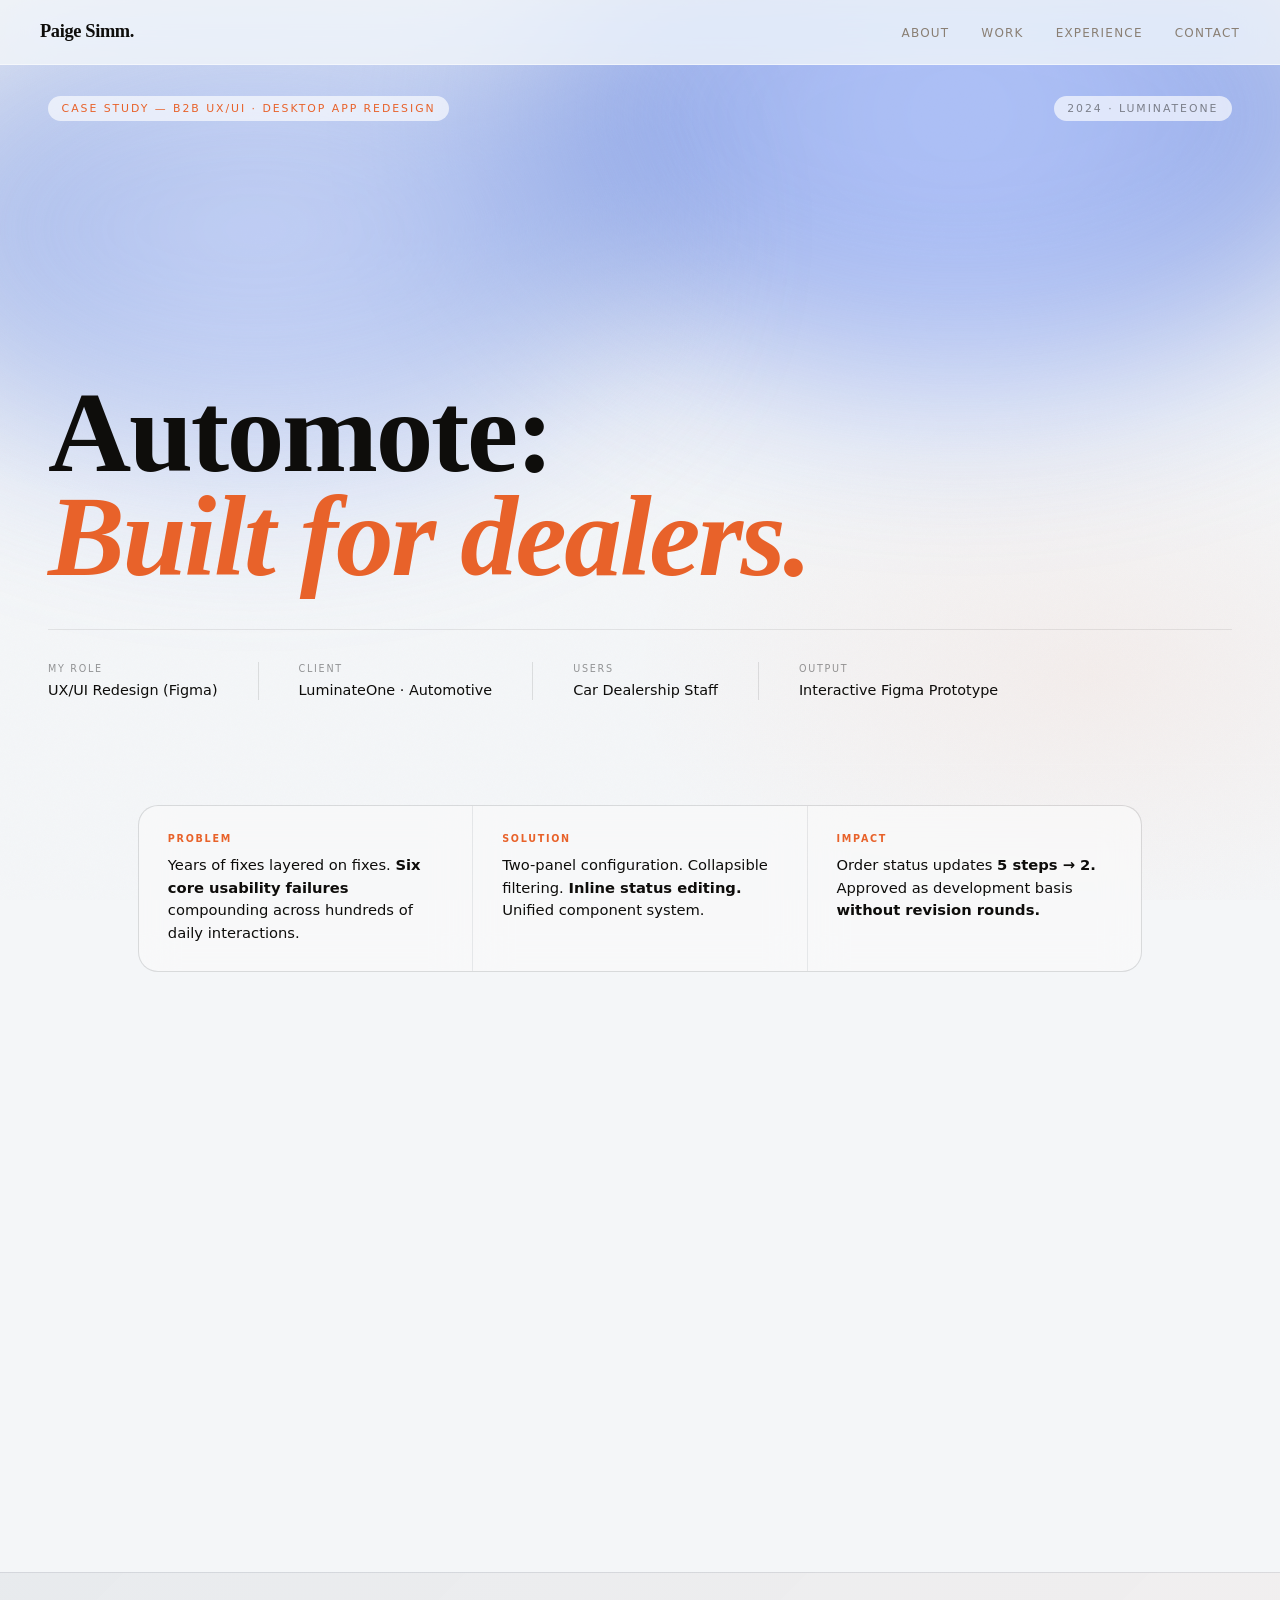
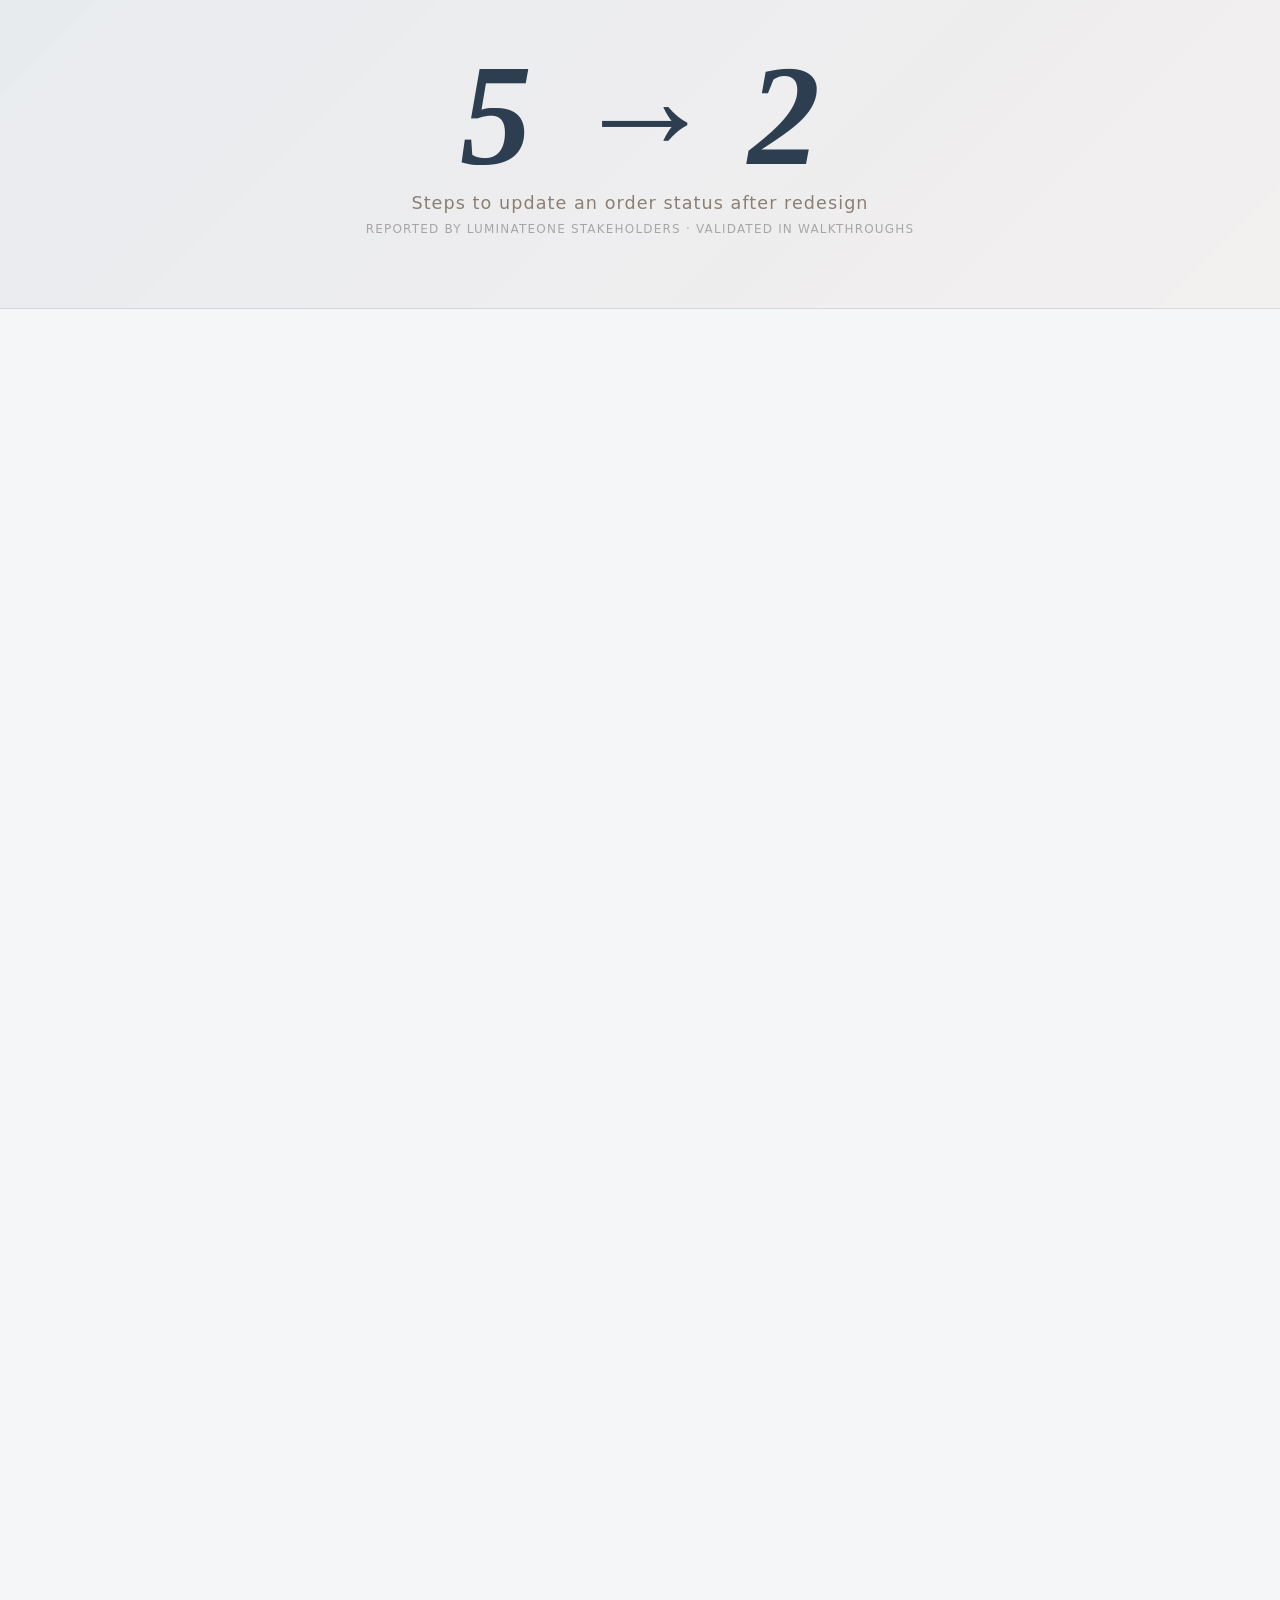
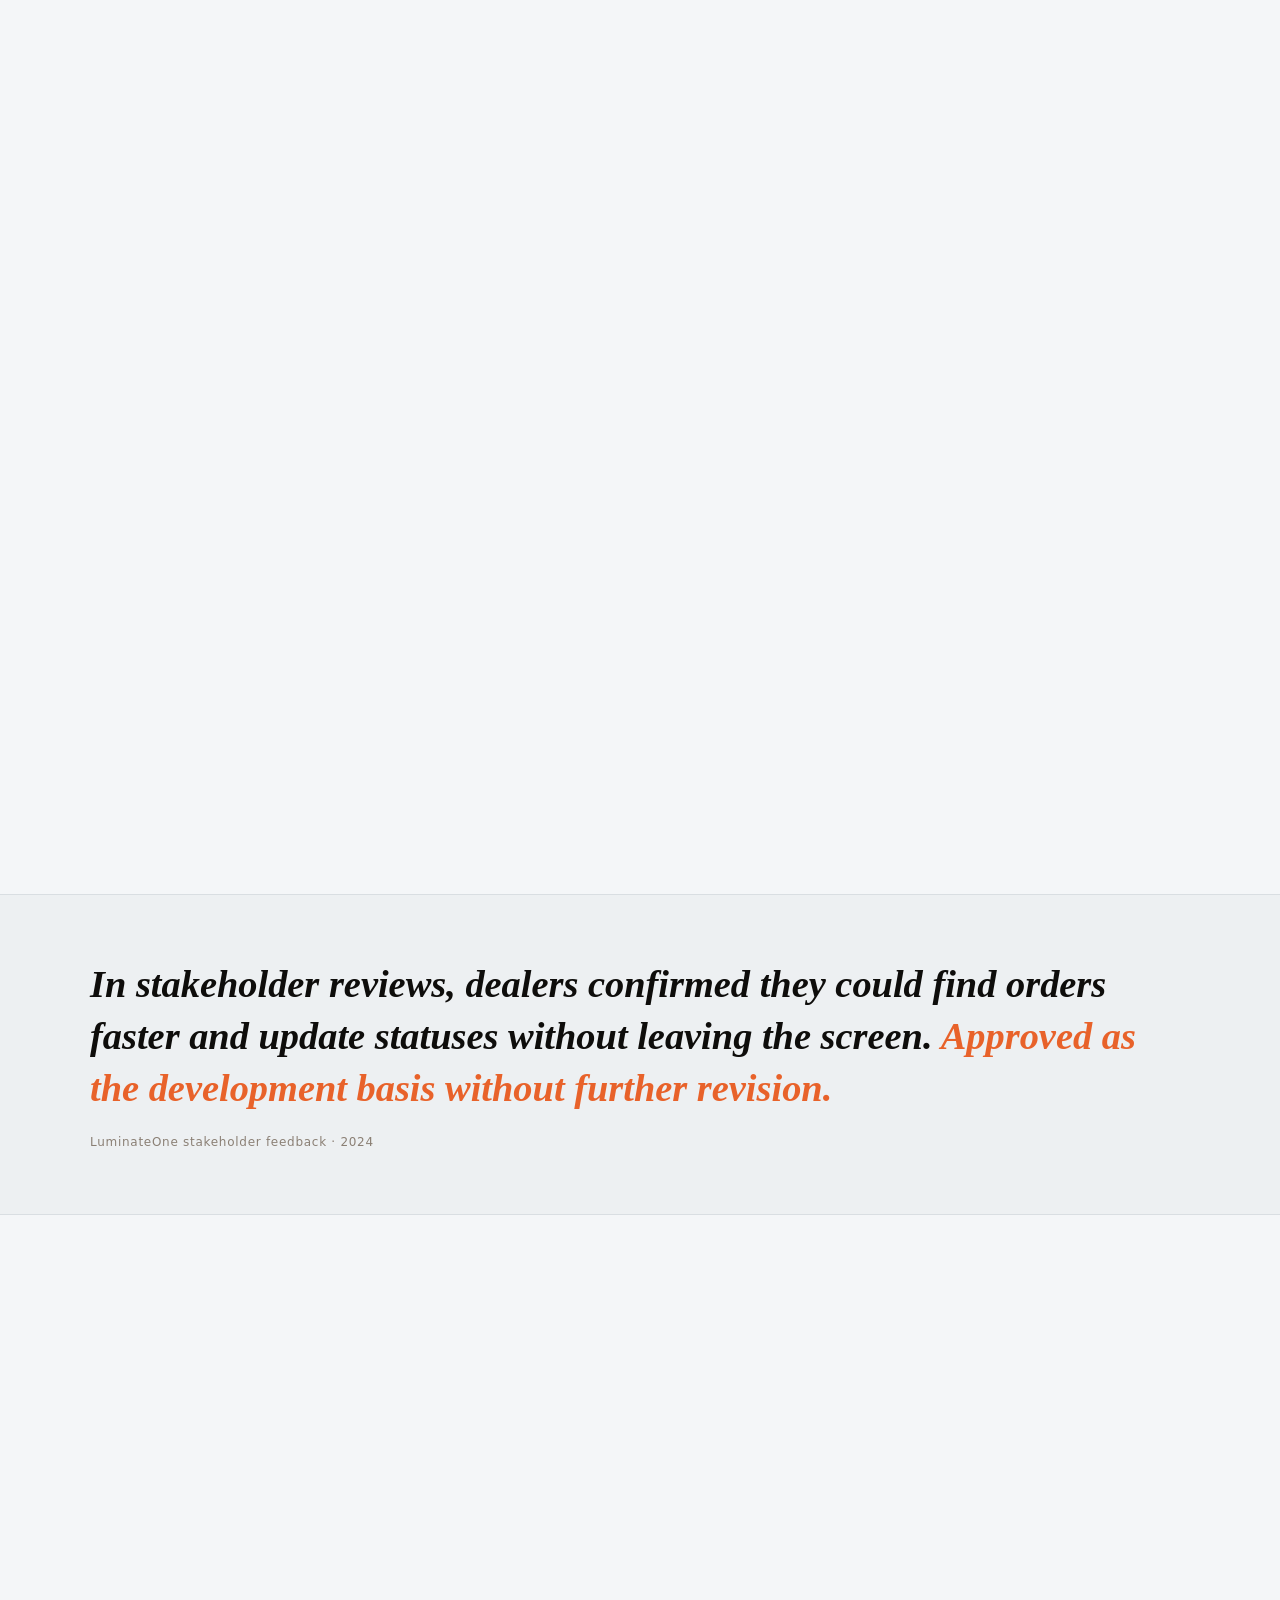
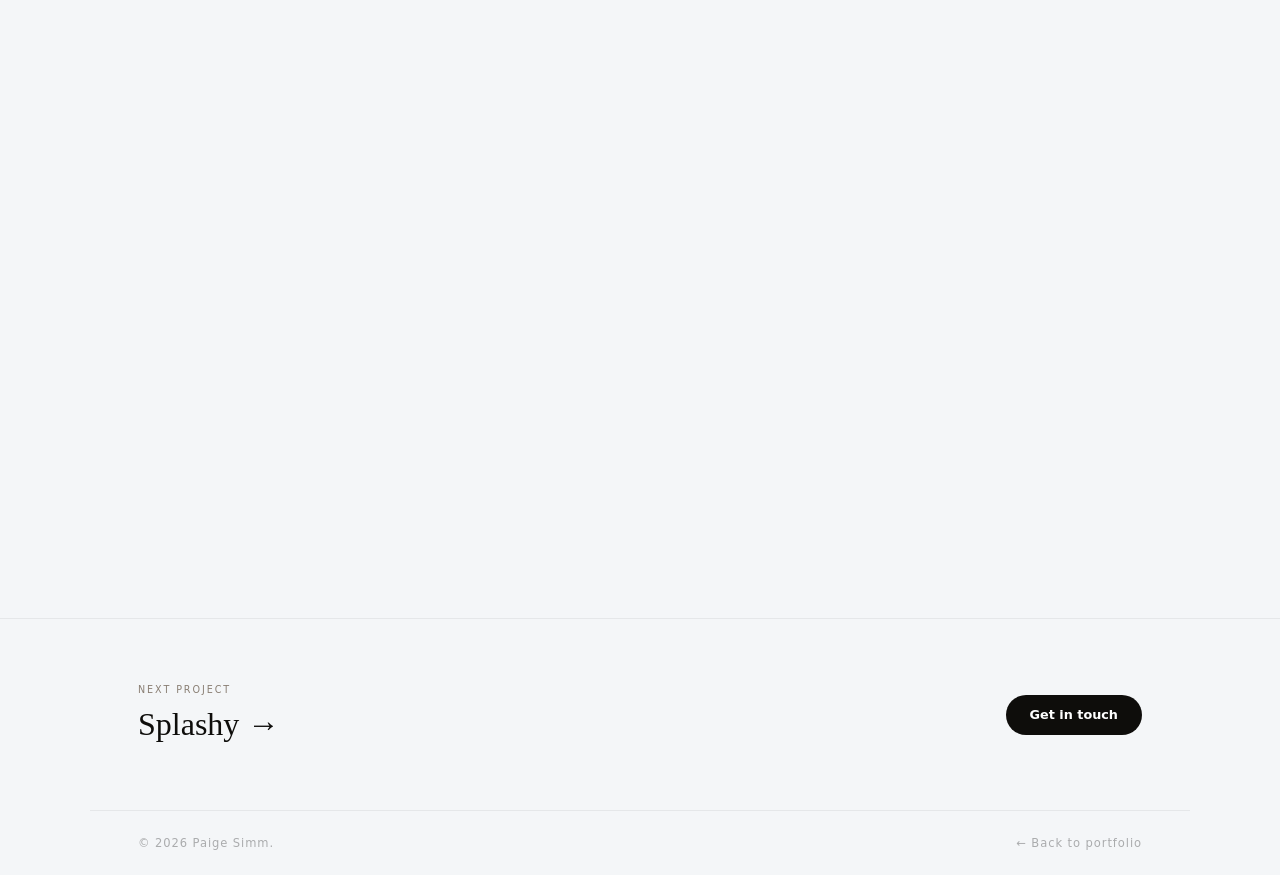
==== commit ab14b29d: "Update automote-case-study.html" ====
--- a/automote-case-study.html
+++ b/automote-case-study.html
@@ -1,399 +1,75 @@
 <!DOCTYPE html>
 <html lang="en">
 <head>
-<meta charset="UTF-8">
-<meta name="viewport" content="width=device-width, initial-scale=1.0">
-<title>Automote — Case Study · Paige Simm</title>
-<link href="https://api.fontshare.com/v2/css?f[]=clash-display@400,500,600,700&f[]=cabinet-grotesk@300,400,500,700&display=swap" rel="stylesheet">
-<link rel="stylesheet" href="style.css">
-<link rel="stylesheet" href="case-study.css">
-<style>
-/* ============================================================
-   UNIFIED GLASS SYSTEM — AUTOMOTE (industrial variant)
-   ============================================================ */
-:root {
-  /* Glass tokens — exactly same as Hunza/Splashy */
-  --g-bg:          rgba(255,255,255,0.52);
-  --g-bg-strong:   rgba(255,255,255,0.72);
-  --g-bg-muted:    rgba(255,255,255,0.28);
-  --g-border:      rgba(255,255,255,0.72);
-  --g-border-sub:  rgba(255,255,255,0.38);
-  --g-blur:        blur(18px) saturate(160%);
-  --g-shadow:      0 4px 24px rgba(0,0,0,0.07), inset 0 1px 0 rgba(255,255,255,0.8);
-  --g-shadow-lift: 0 16px 48px rgba(0,0,0,0.12), inset 0 1px 0 rgba(255,255,255,0.9);
-
-  /* Automote industrial palette — slate + rust */
-  --auto-primary: #2c3e50;
-  --auto-accent:  #e8622a;
-}
-
-/* ============================================================
-   ANIMATED BACKGROUND — industrial variant
-   ============================================================ */
-body {
-  background: #f4f6f8;
-  min-height: 100vh;
-}
-body::after {
-  content: '';
-  position: fixed; inset: 0; z-index: -2; pointer-events: none;
-  background:
-    radial-gradient(ellipse 80vw 60vh at 15% 20%, rgba(44,62,80,0.08) 0%, transparent 60%),
-    radial-gradient(ellipse 60vw 50vh at 85% 75%, rgba(232,98,42,0.06) 0%, transparent 60%),
-    radial-gradient(ellipse 50vw 40vh at 50% 50%, rgba(90,108,126,0.06) 0%, transparent 65%),
-    #f4f6f8;
-}
-body::before {
-  content: '';
-  position: fixed; inset: 0; z-index: -1; pointer-events: none; opacity: 0.02;
-  background-image: url("data:image/svg+xml,%3Csvg viewBox='0 0 256 256' xmlns='http://www.w3.org/2000/svg'%3E%3Cfilter id='n'%3E%3CfeTurbulence type='fractalNoise' baseFrequency='0.9' numOctaves='4' stitchTiles='stitch'/%3E%3C/filter%3E%3Crect width='100%25' height='100%25' filter='url(%23n)'/%3E%3C/svg%3E");
-  background-size: 128px;
-}
-
-/* ============================================================
-   SINGLE CARD SYSTEM — gc only
-   ============================================================ */
-.gc {
-  background: var(--g-bg);
-  backdrop-filter: var(--g-blur);
-  -webkit-backdrop-filter: var(--g-blur);
-  border: 1px solid var(--g-border);
-  border-radius: 22px;
-  box-shadow: var(--g-shadow);
-  position: relative;
-  overflow: hidden;
-  transition: transform 0.3s, box-shadow 0.3s;
-}
-.gc::before {
-  content: '';
-  position: absolute; top: 0; left: 10%; right: 10%; height: 1px;
-  background: linear-gradient(90deg, transparent, rgba(255,255,255,0.9), transparent);
-  pointer-events: none;
-}
-.gc:hover { transform: translateY(-3px); box-shadow: var(--g-shadow-lift); }
-
-/* ============================================================
-   NAV
-   ============================================================ */
-.nav { background: rgba(244,246,248,0.78); backdrop-filter: blur(24px) saturate(180%); border-bottom: 1px solid rgba(255,255,255,0.5); }
-.nav.scrolled { background: rgba(244,246,248,0.92); }
-
-/* ============================================================
-   HERO — Automote variant
-   ============================================================ */
-.cs-hero.automote .cs-title-line:first-child { color: var(--auto-primary); }
-.cs-hero.automote .cs-eyebrow { color: var(--auto-accent); }
-.cs-hero.automote .cs-year { color: rgba(0,0,0,0.4); }
-.cs-hero.automote .cs-meta-label { color: rgba(0,0,0,0.4); }
-.cs-hero.automote .cs-meta-value { color: var(--dark); font-weight: 500; }
-.cs-hero.automote .cs-hero-meta { border-top-color: rgba(0,0,0,0.08); }
-
-/* ============================================================
-   SECTIONS
-   ============================================================ */
-.cs-section { background: transparent; }
-.inner { position: relative; }
-
-.section-label {
-  font-size: 0.62rem; font-weight: 700; letter-spacing: 0.2em;
-  text-transform: uppercase; color: var(--auto-accent);
-  display: inline-flex; align-items: center; gap: 0.4rem;
-  margin-bottom: 0.75rem;
-}
-.section-label::before {
-  content: '';
-  display: inline-block; width: 5px; height: 5px;
-  border-radius: 50%; background: var(--auto-accent);
-}
-
-/* ============================================================
-   TOP SUMMARY — 3 cell strip (exactly like Hunza/Splashy)
-   ============================================================ */
-.top-summary {
-  display: grid; grid-template-columns: repeat(3,1fr);
-  gap: 1px;
-  background: rgba(0,0,0,0.06);
-  border-radius: 20px;
-  overflow: hidden;
-  margin: 2.5rem 0 0;
-  border: 1px solid rgba(0,0,0,0.06);
-}
-.ts-cell {
-  background: var(--g-bg-strong);
-  backdrop-filter: var(--g-blur);
-  padding: 1.6rem 1.8rem;
-}
-.ts-label {
-  font-size: 0.6rem; font-weight: 700; letter-spacing: 0.18em;
-  text-transform: uppercase; color: var(--auto-accent);
-  margin-bottom: 0.55rem;
-}
-.ts-text { font-size: 0.92rem; line-height: 1.55; color: var(--dark); font-weight: 300; }
-.ts-text strong { font-weight: 700; }
-
-/* ============================================================
-   STAT PILL — inline, no separate system
-   ============================================================ */
-.stat-row { display: flex; flex-wrap: wrap; gap: 0.75rem; margin: 2rem 0; }
-.stat-pill {
-  background: var(--g-bg-strong); backdrop-filter: var(--g-blur);
-  border: 1px solid var(--g-border);
-  border-radius: 100px; padding: 0.9rem 1.6rem;
-  display: flex; align-items: baseline; gap: 0.6rem;
-  box-shadow: var(--g-shadow);
-  transition: transform 0.25s, box-shadow 0.25s;
-}
-.stat-pill:hover { transform: translateY(-3px); box-shadow: var(--g-shadow-lift); }
-.stat-pill-val {
-  font-family: var(--serif); font-style: italic;
-  font-size: 2rem; color: var(--auto-primary); line-height: 1;
-}
-.stat-pill-label { font-size: 0.65rem; letter-spacing: 0.08em; text-transform: uppercase; color: var(--muted); line-height: 1.3; }
-
-/* ============================================================
-   EDITORIAL PEAK — single stat moment
-   ============================================================ */
-.editorial-peak {
-  padding: 4.5rem 3rem;
-  text-align: center; position: relative;
-  margin: 0 -3rem;
-}
-.editorial-peak-bg {
-  position: absolute; inset: 0;
-  background: linear-gradient(135deg, rgba(44,62,80,0.06) 0%, rgba(232,98,42,0.04) 100%);
-  border-top: 1px solid rgba(44,62,80,0.12);
-  border-bottom: 1px solid rgba(44,62,80,0.12);
-}
-.editorial-peak-number {
-  font-family: var(--serif); font-style: italic; font-weight: 700;
-  font-size: clamp(5rem, 12vw, 9rem);
-  line-height: 1; color: var(--auto-primary);
-  display: block; margin-bottom: 0.2rem;
-}
-.editorial-peak-label {
-  font-size: clamp(0.9rem, 1.5vw, 1.1rem); color: var(--muted);
-  letter-spacing: 0.06em; font-weight: 300;
-}
-.editorial-peak-sub {
-  font-size: 0.75rem; color: rgba(0,0,0,0.3); margin-top: 0.3rem;
-  letter-spacing: 0.1em; text-transform: uppercase;
-}
-
-/* ============================================================
-   PROBLEM GRID — gc cards with themes
-   ============================================================ */
-.problem-grid { display: grid; grid-template-columns: 1fr 1fr; gap: 0.75rem; margin-top: 1.5rem; }
-.prob { padding: 1.6rem; border-top: 3px solid var(--auto-primary); }
-.prob-theme {
-  font-size: 0.6rem; font-weight: 700; letter-spacing: 0.15em;
-  text-transform: uppercase; color: var(--auto-accent);
-  margin-bottom: 0.75rem;
-}
-.prob-t { font-size: 0.95rem; font-weight: 700; color: var(--dark); margin-bottom: 0.4rem; }
-.prob-b { font-size: 0.85rem; line-height: 1.7; color: var(--muted); font-weight: 300; }
-
-/* ============================================================
-   FLOW DIAGRAM — simplified before/after
-   ============================================================ */
-.flow-compare {
-  display: grid; grid-template-columns: 1fr 1fr; gap: 1.5rem; margin-top: 1.5rem;
-}
-.flow-before, .flow-after {
-  padding: 1.8rem; border-radius: 20px;
-}
-.flow-before { background: rgba(200,60,60,0.04); border: 1px solid rgba(200,60,60,0.12); }
-.flow-after  { background: rgba(80,180,100,0.04); border: 1px solid rgba(80,180,100,0.12); }
-.flow-header {
-  font-size: 0.7rem; font-weight: 700; letter-spacing: 0.15em;
-  text-transform: uppercase; margin-bottom: 1.2rem;
-}
-.flow-before .flow-header { color: rgba(180,50,50,0.8); }
-.flow-after .flow-header { color: rgba(50,160,80,0.85); }
-.flow-steps {
-  display: flex; flex-direction: column; gap: 0.5rem;
-}
-.flow-step {
-  display: flex; align-items: center; gap: 0.75rem;
-  font-size: 0.85rem; color: var(--dark); font-weight: 300;
-}
-.flow-step-num {
-  width: 24px; height: 24px; border-radius: 50%;
-  display: flex; align-items: center; justify-content: center;
-  font-size: 0.7rem; font-weight: 700; flex-shrink: 0;
-}
-.flow-before .flow-step-num { background: rgba(200,60,60,0.1); color: rgba(180,50,50,0.8); }
-.flow-after .flow-step-num { background: rgba(80,180,100,0.1); color: rgba(50,160,80,0.85); }
-
-/* ============================================================
-   IMAGE PANELS — gc only (consistent with Hunza)
-   ============================================================ */
-.img-panel {
-  background: var(--g-bg); backdrop-filter: var(--g-blur);
-  border: 1px solid var(--g-border); border-radius: 18px;
-  overflow: hidden; box-shadow: var(--g-shadow);
-  transition: transform 0.3s;
-}
-.img-panel:hover { transform: translateY(-3px); }
-.img-panel img {
-  width: 100%; height: 360px;          /* fixed height for consistency */
-  object-fit: cover;
-  object-position: top;
-  display: block;
-}
-.img-caption {
-  padding: 0.8rem 1.1rem; font-size: 0.75rem; color: var(--muted);
-  line-height: 1.55; border-top: 1px solid rgba(0,0,0,0.05);
-}
-.img-grid-2 { display: grid; grid-template-columns: 1fr 1fr; gap: 0.75rem; margin-top: 1.5rem; }
-.img-grid-3 { display: grid; grid-template-columns: 1fr 1fr 1fr; gap: 0.75rem; margin-top: 1.5rem; }
-
-/* Screen badge (used in before/after labels) */
-.screen-badge {
-  display: inline-flex; align-items: center; gap: 0.4rem;
-  font-size: 0.56rem; font-weight: 700; letter-spacing: 0.14em; text-transform: uppercase;
-  padding: 0.22rem 0.7rem; border-radius: 100px;
-  margin-right: 0.5rem;
-}
-.screen-badge.before { background: rgba(0,0,0,0.06); color: rgba(0,0,0,0.45); }
-.screen-badge.after  { background: rgba(232,98,42,0.12); color: var(--auto-accent); }
-
-/* ============================================================
-   DECISIONS GRID — gc cards
-   ============================================================ */
-.decision-grid { display: grid; grid-template-columns: 1fr 1fr 1fr; gap: 0.75rem; margin-top: 1.5rem; }
-.decision-card { padding: 1.6rem; }
-.decision-icon { font-size: 1.4rem; margin-bottom: 0.9rem; display: block; }
-.decision-title { font-size: 0.95rem; font-weight: 700; color: var(--dark); margin-bottom: 0.4rem; }
-.decision-body { font-size: 0.84rem; line-height: 1.65; color: var(--muted); font-weight: 300; margin-bottom: 0.75rem; }
-.decision-why {
-  font-size: 0.73rem; color: var(--auto-accent); font-style: italic;
-  border-top: 1px solid rgba(232,98,42,0.12); padding-top: 0.6rem;
-}
-
-/* ============================================================
-   ITERATIONS — problem/solution pairs
-   ============================================================ */
-.iterations { display: grid; grid-template-columns: 1fr 1fr; gap: 0.75rem; margin-top: 1.5rem; }
-.iteration { border-radius: 18px; padding: 1.5rem; }
-.iteration--problem {
-  background: rgba(220,60,60,0.05); border: 1px solid rgba(220,60,60,0.15);
-  border-left: 3px solid rgba(220,60,60,0.5);
-}
-.iteration--solution {
-  background: rgba(80,180,100,0.05); border: 1px solid rgba(80,180,100,0.15);
-  border-left: 3px solid rgba(80,180,100,0.5);
-}
-.iteration-tag { font-size: 0.58rem; font-weight: 700; letter-spacing: 0.15em; text-transform: uppercase; margin-bottom: 0.6rem; display: block; }
-.iteration--problem .iteration-tag { color: rgba(200,50,50,0.8); }
-.iteration--solution .iteration-tag { color: rgba(50,160,80,0.85); }
-.iteration-title { font-size: 0.95rem; font-weight: 700; color: var(--dark); margin-bottom: 0.4rem; }
-.iteration-body { font-size: 0.85rem; line-height: 1.7; color: var(--muted); font-weight: 300; }
-
-/* ============================================================
-   CONSTRAINTS — gc card
-   ============================================================ */
-.constraints { padding: 1.5rem 1.8rem; margin-top: 1rem; }
-.constraints-title { font-size: 0.6rem; font-weight: 700; letter-spacing: 0.18em; text-transform: uppercase; color: var(--auto-accent); margin-bottom: 0.9rem; }
-.constraints ul { list-style: none; }
-.constraints li {
-  font-size: 0.87rem; color: rgba(0,0,0,0.55); line-height: 1.65; font-weight: 300;
-  padding: 0.3rem 0; display: flex; gap: 0.6rem; align-items: flex-start;
-  border-bottom: 1px solid rgba(0,0,0,0.04);
-}
-.constraints li:last-child { border-bottom: none; }
-.constraints li::before { content: '→'; color: var(--auto-accent); font-weight: 700; flex-shrink: 0; }
-
-/* ============================================================
-   OUTCOMES — left-accent cards
-   ============================================================ */
-.outcomes { display: flex; flex-direction: column; gap: 0.6rem; }
-.outcome {
-  display: flex; align-items: flex-start; gap: 1.2rem;
-  padding: 1.3rem 1.5rem;
-  border-left: 3px solid var(--auto-primary);
-  border-radius: 0 16px 16px 0;
-  background: var(--g-bg); backdrop-filter: var(--g-blur);
-  border: 1px solid var(--g-border); border-left: 3px solid var(--auto-primary);
-  box-shadow: var(--g-shadow);
-  transition: transform 0.25s, box-shadow 0.25s;
-}
-.outcome:hover { transform: translateX(4px); box-shadow: var(--g-shadow-lift); }
-.outcome-icon { font-size: 1.2rem; flex-shrink: 0; margin-top: 2px; }
-.outcome-t { font-size: 0.95rem; font-weight: 700; color: var(--dark); margin-bottom: 0.25rem; }
-.outcome-b { font-size: 0.85rem; line-height: 1.65; color: var(--muted); font-weight: 300; }
-
-/* ============================================================
-   FULL-BLEED BLOCKQUOTE
-   ============================================================ */
-.cs-blockquote-peak {
-  margin: 0 -3rem;
-  padding: 4rem 3rem;
-  position: relative;
-  background: rgba(44,62,80,0.03);
-  border-top: 1px solid rgba(44,62,80,0.1);
-  border-bottom: 1px solid rgba(44,62,80,0.1);
-  text-align: left;
-}
-.cs-blockquote-peak-inner { max-width: 1100px; margin: 0 auto; }
-.cs-blockquote-peak blockquote {
-  font-family: var(--serif); font-style: italic; font-weight: 700;
-  font-size: clamp(1.5rem, 3vw, 2.5rem);
-  line-height: 1.35; color: var(--dark);
-  border: none; background: none; padding: 0; border-radius: 0;
-  margin: 0;
-}
-.cs-blockquote-peak blockquote em { color: var(--auto-accent); }
-.cs-blockquote-peak .attr {
-  font-size: 0.75rem; color: var(--muted); margin-top: 1.2rem;
-  letter-spacing: 0.06em; font-weight: 300;
-}
-
-/* ============================================================
-   TWO COL
-   ============================================================ */
-.two-col { display: grid; grid-template-columns: 1fr 1fr; gap: 3rem 5rem; align-items: start; margin-top: 1rem; }
-.body-text p { font-size: 0.97rem; line-height: 1.85; color: rgba(0,0,0,0.58); font-weight: 300; margin-bottom: 1rem; }
-.body-text p strong { font-weight: 700; color: var(--dark); }
-.body-text p:last-child { margin-bottom: 0; }
-
-/* ============================================================
-   END + FOOTER
-   ============================================================ */
-.cs-end {
-  max-width: 1100px; margin: 0 auto; padding: 4rem 3rem;
-  display: flex; justify-content: space-between; align-items: center;
-  flex-wrap: wrap; gap: 1.5rem;
-}
-.end-label { font-size: 0.6rem; letter-spacing: 0.2em; text-transform: uppercase; color: var(--muted); margin-bottom: 0.3rem; }
-.end-link { font-family: var(--serif); font-size: 2rem; text-decoration: none; color: var(--dark); display: block; transition: color 0.2s; }
-.end-link:hover { color: var(--auto-primary); }
-.end-cta { background: var(--dark); color: white; padding: 0.7rem 1.5rem; border-radius: 40px; text-decoration: none; font-size: 0.8rem; font-weight: 600; transition: background 0.2s, transform 0.2s; }
-.end-cta:hover { background: var(--auto-primary); transform: translateY(-2px); }
-footer { background: transparent; border-top: 1px solid rgba(0,0,0,0.06); padding: 1.5rem 3rem; max-width: 1100px; margin: 0 auto; display: flex; justify-content: space-between; }
-footer span, footer a { font-size: 0.72rem; color: rgba(0,0,0,0.3); text-decoration: none; transition: color 0.2s; }
-footer a:hover { color: var(--auto-primary); }
-
-/* ============================================================
-   RESPONSIVE
-   ============================================================ */
-@media (max-width: 900px) {
-  .top-summary { grid-template-columns: 1fr; gap: 0; }
-  .decision-grid { grid-template-columns: 1fr 1fr; }
-  .two-col { grid-template-columns: 1fr; gap: 2rem; }
-  .img-grid-3 { grid-template-columns: 1fr 1fr; }
-  .flow-compare { grid-template-columns: 1fr; }
-}
-@media (max-width: 640px) {
-  .cs-section { padding: 3.5rem 1.5rem; }
-  .editorial-peak, .cs-blockquote-peak { margin: 0 -1.5rem; padding: 3rem 1.5rem; }
-  .decision-grid { grid-template-columns: 1fr; }
-  .problem-grid { grid-template-columns: 1fr; }
-  .img-grid-2, .img-grid-3 { grid-template-columns: 1fr; }
-  .iterations { grid-template-columns: 1fr; }
-  .cs-end { padding: 2.5rem 1.5rem; flex-direction: column; align-items: flex-start; }
-  footer { padding: 1.5rem; flex-direction: column; gap: 0.4rem; }
-}
-</style>
+  <link rel="icon" type="image/svg+xml" href="favicon.svg">
+  <meta charset="UTF-8">
+  <meta name="viewport" content="width=device-width, initial-scale=1.0">
+  <title>Automote — Case Study · Paige Simm</title>
+  <link href="https://api.fontshare.com/v2/css?f[]=clash-display@400,500,600,700&f[]=cabinet-grotesk@300,400,500,700&display=swap" rel="stylesheet">
+  <link rel="stylesheet" href="style.css">
+  <link rel="stylesheet" href="case-study.css">
+  <style>
+    :root {
+      --auto-primary: #2c3e50;
+      --auto-accent:  #e8622a;
+    }
+
+    body { background: #f4f6f8; }
+    body::after {
+      background:
+        radial-gradient(ellipse 80vw 60vh at 15% 20%, rgba(44,62,80,0.08) 0%, transparent 60%),
+        radial-gradient(ellipse 60vw 50vh at 85% 75%, rgba(232,98,42,0.06) 0%, transparent 60%),
+        #f4f6f8;
+    }
+
+    /* Section labels use Automote accent */
+    .section-label { color: var(--auto-accent); }
+    .section-label::before { background: var(--auto-accent); }
+
+    /* Stat pills use dark primary */
+    .stat-pill-val { color: var(--auto-primary); }
+
+    /* Editorial peak — industrial variant */
+    .editorial-peak-bg {
+      background: linear-gradient(135deg, rgba(44,62,80,0.06) 0%, rgba(232,98,42,0.04) 100%);
+      border-top: 1px solid rgba(44,62,80,0.12);
+      border-bottom: 1px solid rgba(44,62,80,0.12);
+    }
+    .editorial-peak-number { color: var(--auto-primary); }
+
+    /* Problem cards */
+    .prob { border-top: 3px solid var(--auto-primary); }
+    .prob-theme { font-size: 0.6rem; font-weight: 700; letter-spacing: 0.15em; text-transform: uppercase; color: var(--auto-accent); margin-bottom: 0.75rem; }
+
+    /* Decision why colour */
+    .decision-why { color: var(--auto-accent); border-top-color: rgba(232,98,42,0.12); }
+
+    /* Constraints arrow */
+    .constraints li::before { color: var(--auto-accent); }
+    .constraints-title { color: var(--auto-accent); }
+
+    /* Outcome left border */
+    .outcome { border-left-color: var(--auto-primary); }
+
+    /* Blockquote peak */
+    .cs-blockquote-peak {
+      background: rgba(44,62,80,0.03);
+      border-top: 1px solid rgba(44,62,80,0.1);
+      border-bottom: 1px solid rgba(44,62,80,0.1);
+    }
+    .cs-blockquote-peak blockquote em { color: var(--auto-accent); }
+
+    /* End strip */
+    .end-link:hover { color: var(--auto-primary); }
+    .end-cta:hover  { background: var(--auto-primary); }
+
+    /* Nav tint */
+    .nav { background: rgba(244,246,248,0.78); }
+    .nav.scrolled { background: rgba(244,246,248,0.92); }
+
+    /* Top summary label */
+    .ts-label { color: var(--auto-accent); }
+  </style>
 </head>
 <body>
 
@@ -408,11 +84,14 @@
     <li><a href="index.html#experience">Experience</a></li>
     <li><a href="index.html#contact">Contact</a></li>
   </ul>
-  <button class="hamburger" id="hamburger" aria-label="Menu"><span></span><span></span><span></span></button>
+  <button class="hamburger" id="hamburger" aria-label="Open menu"><span></span><span></span><span></span></button>
 </nav>
 <div class="mobile-drawer" id="mobileDrawer">
-  <a href="index.html#about">About</a><a href="index.html#work">Work</a>
-  <a href="index.html#experience">Experience</a><a href="index.html#contact">Contact</a>
+  <button class="drawer-close" id="drawerClose" aria-label="Close menu">✕</button>
+  <a href="index.html#about">About</a>
+  <a href="index.html#work">Work</a>
+  <a href="index.html#experience">Experience</a>
+  <a href="index.html#contact">Contact</a>
 </div>
 
 <!-- HERO -->
@@ -420,7 +99,7 @@
   <div class="cs-hero-bg"></div>
   <div class="cs-hero-top">
     <span class="cs-eyebrow">Case Study — B2B UX/UI · Desktop App Redesign</span>
-    <span class="cs-year">2022–2023 · LuminateOne</span>
+    <span class="cs-year">2024 · LuminateOne</span>
   </div>
   <div class="cs-hero-content">
     <h1 class="cs-title">
@@ -436,21 +115,12 @@
   </div>
 </div>
 
-<!-- TOP SUMMARY STRIP -->
-<div style="padding: 0 3rem; max-width: 1100px; margin: 0 auto;">
+<!-- TOP SUMMARY -->
+<div style="padding:0 3rem;max-width:1100px;margin:0 auto;">
   <div class="top-summary">
-    <div class="ts-cell">
-      <p class="ts-label">Problem</p>
-      <p class="ts-text">Years of fixes layered on fixes. <strong>Six core usability failures</strong> compounding across hundreds of daily interactions.</p>
-    </div>
-    <div class="ts-cell">
-      <p class="ts-label">Solution</p>
-      <p class="ts-text">Two-panel configuration. Collapsible filtering. <strong>Inline status editing.</strong> Unified component system.</p>
-    </div>
-    <div class="ts-cell">
-      <p class="ts-label">Impact</p>
-      <p class="ts-text">Order status updates <strong>5 steps → 2.</strong> Approved as development basis <strong>without revision rounds.</strong></p>
-    </div>
+    <div class="ts-cell"><p class="ts-label">Problem</p><p class="ts-text">Years of fixes layered on fixes. <strong>Six core usability failures</strong> compounding across hundreds of daily interactions.</p></div>
+    <div class="ts-cell"><p class="ts-label">Solution</p><p class="ts-text">Two-panel configuration. Collapsible filtering. <strong>Inline status editing.</strong> Unified component system.</p></div>
+    <div class="ts-cell"><p class="ts-label">Impact</p><p class="ts-text">Order status updates <strong>5 steps → 2.</strong> Approved as development basis <strong>without revision rounds.</strong></p></div>
   </div>
 </div>
 
@@ -468,10 +138,10 @@
       </div>
       <div>
         <div class="stat-row">
-          <div class="stat-pill"><span class="stat-pill-val" data-target="6">6</span><span class="stat-pill-label">Usability failures</span></div>
-          <div class="stat-pill"><span class="stat-pill-val">5→2</span><span class="stat-pill-label">Steps to update</span></div>
-          <div class="stat-pill"><span class="stat-pill-val">B2B</span><span class="stat-pill-label">Daily workflow</span></div>
-          <div class="stat-pill"><span class="stat-pill-val">1</span><span class="stat-pill-label">Prototype</span></div>
+          <div class="stat-pill"><span class="stat-pill-val">6</span><span class="stat-pill-label">Usability failures identified</span></div>
+          <div class="stat-pill"><span class="stat-pill-val">5→2</span><span class="stat-pill-label">Steps to update status</span></div>
+          <div class="stat-pill"><span class="stat-pill-val">B2B</span><span class="stat-pill-label">Daily workflow tool</span></div>
+          <div class="stat-pill"><span class="stat-pill-val">0</span><span class="stat-pill-label">Revision rounds needed</span></div>
         </div>
       </div>
     </div>
@@ -488,39 +158,39 @@
   </div>
 </div>
 
-<!-- 02 PROBLEM — grouped themes with evidence anchors -->
+<!-- 02 THE PROBLEM -->
 <section class="cs-section" id="s2">
   <div class="inner">
     <span class="sec-num">02</span>
     <span class="section-label">The Problem</span>
     <h2 class="section-heading">Where the interface failed.</h2>
-    <p style="font-size:0.97rem;line-height:1.85;color:rgba(0,0,0,0.55);font-weight:300;max-width:58ch;margin-bottom:0">Based on stakeholder feedback and internal LuminateOne audit notes, failures clustered across three themes.</p>
-
-    <div style="margin:1.5rem 0;">
-      <span class="screen-badge before">Before — original interface</span>
-      <div class="img-panel">
-        <img src="accessoriesbefore.jpg" alt="Original Automote interface before redesign">
-        <p class="img-caption">The original Automote interface. Text truncated at edges, no visual hierarchy, actions requiring multiple navigations away and back.</p>
-      </div>
+    <p style="font-size:0.97rem;line-height:1.85;color:rgba(0,0,0,0.55);font-weight:300;max-width:58ch;margin-bottom:1.5rem">Based on stakeholder feedback and internal LuminateOne audit notes, failures clustered across three themes.</p>
+
+    <div class="img-panel" style="margin-bottom:1.5rem">
+      <div style="padding:0.8rem 1.1rem;border-bottom:1px solid rgba(0,0,0,0.05);display:flex;align-items:center;justify-content:space-between;">
+        <span style="font-size:0.72rem;font-weight:500;color:rgba(0,0,0,0.45)">Original Automote interface</span>
+        <span class="screen-badge before">Before</span>
+      </div>
+      <img class="img-desktop" src="accessoriesbefore.jpg" alt="Original Automote interface — no visual hierarchy, text truncated, actions requiring multiple navigations" onerror="this.outerHTML='<div class=\'img-stub\' style=\'aspect-ratio:16/10\'>Original Automote interface</div>'">
+      <p class="img-caption">The original interface. Text truncated at edges, no visual hierarchy, actions requiring multiple navigations away and back.</p>
     </div>
 
     <div class="problem-grid">
       <div class="gc prob"><div class="prob-theme">Navigation</div><p class="prob-t">Too many steps to reach common actions</p><p class="prob-b">Stakeholders reported dealers memorising locations rather than discovering them. Flat hierarchy with unlabelled sections.</p></div>
       <div class="gc prob"><div class="prob-theme">Clarity</div><p class="prob-t">No visual hierarchy between actions</p><p class="prob-b">Primary and secondary CTAs looked identical. Dealers hesitated or clicked wrong buttons, requiring undo steps.</p></div>
       <div class="gc prob"><div class="prob-theme">Consistency</div><p class="prob-t">Layout broke across different screens</p><p class="prob-b">Built for one fixed resolution. Components collapsed or overlapped unpredictably on different displays.</p></div>
-      <div class="gc prob"><div class="prob-theme">System Feedback</div><p class="prob-t">Actions completed silently</p><p class="prob-b">No confirmation, no errors, no loading indicators. Stakeholders confirmed dealers couldn't tell if something had worked.</p></div>
-    </div>
-  </div>
-</section>
-
-<!-- 03 USER FLOW — simplified before/after comparison -->
+      <div class="gc prob"><div class="prob-theme">System Feedback</div><p class="prob-t">Actions completed silently</p><p class="prob-b">No confirmation, no errors, no loading indicators. Dealers couldn't tell if something had worked.</p></div>
+    </div>
+  </div>
+</section>
+
+<!-- 03 USER FLOW -->
 <section class="cs-section" id="s3">
   <div class="inner">
     <span class="sec-num">03</span>
     <span class="section-label">User Flow</span>
     <h2 class="section-heading">Updating order status.</h2>
     <p style="font-size:0.95rem;color:var(--muted);font-weight:300;max-width:54ch;line-height:1.75;margin-bottom:0">The most frequent dealer action. Redesigned for inline editing with immediate confirmation.</p>
-    
     <div class="flow-compare">
       <div class="flow-before">
         <div class="flow-header">Before — 5 steps</div>
@@ -553,18 +223,18 @@
     <p style="font-size:0.95rem;color:var(--muted);font-weight:300;max-width:54ch;line-height:1.75;margin-bottom:0">Wireframed key screens to validate information architecture before moving to high-fidelity.</p>
     <div class="img-grid-2">
       <div class="img-panel">
-        <img src="filter wireframing.jpg" alt="Filter panel wireframing">
+        <img class="img-sketch" src="filter wireframing.jpg" alt="Filter panel wireframing — testing how to surface filtering without cluttering the primary view" onerror="this.outerHTML='<div class=\'img-stub\' style=\'aspect-ratio:4/3\'>Filter panel wireframing</div>'">
         <p class="img-caption">Filter panel wireframing — testing how to surface filtering without cluttering the primary view</p>
       </div>
       <div class="img-panel">
-        <img src="filter wrireframing.jpg" alt="Filter wireframing iteration 2">
+        <img class="img-sketch" src="filter wireframing 2.jpg" alt="Second wireframe iteration — refining collapse and expand behaviour" onerror="this.outerHTML='<div class=\'img-stub\' style=\'aspect-ratio:4/3\'>Filter wireframing — second iteration</div>'">
         <p class="img-caption">Second iteration — refining collapse/expand behaviour and filter grouping</p>
       </div>
     </div>
   </div>
 </section>
 
-<!-- 05 FINAL DESIGN: ORDERS -->
+<!-- 05 ORDERS -->
 <section class="cs-section" id="s5">
   <div class="inner">
     <span class="sec-num">05</span>
@@ -572,29 +242,29 @@
     <h2 class="section-heading">Order management, rebuilt.</h2>
     <p style="font-size:0.95rem;color:var(--muted);font-weight:300;max-width:58ch;line-height:1.75;margin-bottom:1.5rem">Where dealers spend most of their time. Filterable, scannable, and clear about which orders need action.</p>
 
-    <div class="img-panel" style="margin-bottom:1rem;">
-      <img src="orders 1 -1.png" alt="Automote orders management screen">
+    <div class="img-panel" style="margin-bottom:1rem">
+      <img class="img-desktop" src="orders 1 -1.png" alt="Automote orders management — filterable by ID, customer, model, date, and production status" onerror="this.outerHTML='<div class=\'img-stub\' style=\'aspect-ratio:16/10\'>Orders management screen</div>'">
       <p class="img-caption">Order management — filterable by ID, customer, model, date, and production status. Visual weight distinguishes action-required statuses.</p>
     </div>
 
     <div class="img-grid-2">
       <div class="img-panel">
-        <img src="orders 1 -1 (1).png" alt="Orders screen alternate state">
+        <img class="img-desktop" src="orders 1 -1 (1).png" alt="Orders list with filter panel open" onerror="this.outerHTML='<div class=\'img-stub\' style=\'aspect-ratio:16/10\'>Orders — filter panel open</div>'">
         <p class="img-caption">Orders list with filter panel open — collapsible sidebar keeps primary content visible</p>
       </div>
       <div class="img-panel">
-        <img src="filter 1 - 9.png" alt="Filter panel active state">
+        <img class="img-desktop" src="filter 1 - 9.png" alt="Filter panel expanded — grouped by category" onerror="this.outerHTML='<div class=\'img-stub\' style=\'aspect-ratio:16/10\'>Filter panel expanded</div>'">
         <p class="img-caption">Filter panel expanded — grouped by category with clear visual hierarchy</p>
       </div>
     </div>
 
-    <div class="img-grid-2" style="margin-top:0.75rem;">
-      <div class="img-panel">
-        <img src="edit orders.png" alt="Edit order state">
+    <div class="img-grid-2" style="margin-top:0.75rem">
+      <div class="img-panel">
+        <img class="img-desktop" src="edit orders.png" alt="Inline order editing — status updated without navigating away" onerror="this.outerHTML='<div class=\'img-stub\' style=\'aspect-ratio:16/10\'>Inline order editing</div>'">
         <p class="img-caption">Inline order editing — status can be updated without navigating away</p>
       </div>
       <div class="img-panel">
-        <img src="inventory 1 -1.png" alt="Inventory screen">
+        <img class="img-desktop" src="inventory 1 -1.png" alt="Inventory overview — consistent row structure and quick-action controls" onerror="this.outerHTML='<div class=\'img-stub\' style=\'aspect-ratio:16/10\'>Inventory overview</div>'">
         <p class="img-caption">Inventory overview — consistent row structure and quick-action controls</p>
       </div>
     </div>
@@ -609,44 +279,38 @@
     <h2 class="section-heading">Vehicle configuration without losing context.</h2>
     <p style="font-size:0.95rem;color:var(--muted);font-weight:300;max-width:58ch;line-height:1.75;margin-bottom:1.5rem">The two-panel layout keeps order details and configuration steps visible simultaneously — no navigating between them.</p>
 
-    <div class="img-panel" style="margin-bottom:1rem;">
-      <img src="edit trim level.png" alt="Vehicle configuration — edit trim level">
-      <p class="img-caption">Two-panel vehicle configuration — order details persistent on left, steps on right</p>
+    <div class="img-panel" style="margin-bottom:1rem">
+      <img class="img-desktop" src="edit trim level.png" alt="Vehicle configuration — two-panel with order details persistent on left, steps on right" onerror="this.outerHTML='<div class=\'img-stub\' style=\'aspect-ratio:16/10\'>Two-panel vehicle configuration</div>'">
+      <p class="img-caption">Two-panel vehicle configuration — order details persistent on left, configuration steps on right</p>
     </div>
 
     <div class="img-grid-3">
       <div class="img-panel">
-        <img src="edit trim.png" alt="Edit trim screen">
+        <img class="img-desktop" src="edit trim.png" alt="Trim level selection with visual preview" onerror="this.outerHTML='<div class=\'img-stub\' style=\'aspect-ratio:16/10\'>Trim level selection</div>'">
         <p class="img-caption">Trim level selection with visual preview</p>
       </div>
       <div class="img-panel">
-        <img src="adding config 1 -1.png" alt="Adding configuration options">
+        <img class="img-desktop" src="adding config 1 -1.png" alt="Adding configuration options — step progress indicator" onerror="this.outerHTML='<div class=\'img-stub\' style=\'aspect-ratio:16/10\'>Adding configuration options</div>'">
         <p class="img-caption">Adding options — clear step progress indicator</p>
       </div>
       <div class="img-panel">
-        <img src="editing config 1 - 1.png" alt="Editing configuration">
+        <img class="img-desktop" src="editing config 1 - 1.png" alt="Editing existing configuration — inline with save and cancel hierarchy" onerror="this.outerHTML='<div class=\'img-stub\' style=\'aspect-ratio:16/10\'>Editing configuration</div>'">
         <p class="img-caption">Editing existing config — inline with save/cancel hierarchy</p>
       </div>
     </div>
 
-    <div class="img-grid-2" style="margin-top:0.75rem;">
-      <div class="img-panel">
-        <img src="config steps.png" alt="Configuration step flow">
-        <p class="img-caption">Step flow — numbered progress keeps dealers oriented</p>
-      </div>
-      <div class="img-panel">
-        <img src="initialhighfidelity.jpg" alt="Initial high fidelity exploration">
-        <p class="img-caption">Initial high-fidelity — testing split-panel before final direction</p>
-      </div>
-    </div>
-  </div>
-</section>
-
-<!-- FULL-BLEED BLOCKQUOTE -->
+    <div class="img-panel" style="margin-top:0.75rem">
+      <img class="img-desktop" src="config steps.png" alt="Configuration step flow — numbered progress keeps dealers oriented" onerror="this.outerHTML='<div class=\'img-stub\' style=\'aspect-ratio:16/10\'>Configuration step flow</div>'">
+      <p class="img-caption">Step flow — numbered progress keeps dealers oriented throughout the configuration process</p>
+    </div>
+  </div>
+</section>
+
+<!-- BLOCKQUOTE PEAK -->
 <div class="cs-blockquote-peak">
   <div class="cs-blockquote-peak-inner">
     <blockquote>In stakeholder reviews, dealers confirmed they could find orders faster and update statuses without leaving the screen. <em>Approved as the development basis without further revision.</em></blockquote>
-    <p class="attr">LuminateOne stakeholder feedback · 2023</p>
+    <p class="attr">LuminateOne stakeholder feedback · 2024</p>
   </div>
 </div>
 
@@ -657,42 +321,12 @@
     <span class="section-label">Key Decisions</span>
     <h2 class="section-heading">Tradeoffs worth making.</h2>
     <div class="decision-grid">
-      <div class="gc decision-card">
-        <span class="decision-icon">🗂</span>
-        <p class="decision-title">Two-panel configuration</p>
-        <p class="decision-body">Details and steps in persistent split view. Dealers never lose context.</p>
-        <p class="decision-why">Tradeoff: more complex layout. Worth it — eliminated mid-task navigation.</p>
-      </div>
-      <div class="gc decision-card">
-        <span class="decision-icon">🔍</span>
-        <p class="decision-title">Collapsible side filter</p>
-        <p class="decision-body">Visible when needed, hidden when not. Filters by ID, customer, model, date.</p>
-        <p class="decision-why">Tradeoff: additional UI element. Worth it — dealers found orders significantly faster.</p>
-      </div>
-      <div class="gc decision-card">
-        <span class="decision-icon">🚦</span>
-        <p class="decision-title">Status as text labels</p>
-        <p class="decision-body">Production status as readable text, not icons alone. No legend required.</p>
-        <p class="decision-why">Tradeoff: less visual minimalism. Worth it — zero misinterpretation in testing.</p>
-      </div>
-      <div class="gc decision-card">
-        <span class="decision-icon">⚓</span>
-        <p class="decision-title">Structured sidebar nav</p>
-        <p class="decision-body">Tools grouped into logical categories with persistent context.</p>
-        <p class="decision-why">Tradeoff: requires initial learning. Worth it — dealers always knew where they were.</p>
-      </div>
-      <div class="gc decision-card">
-        <span class="decision-icon">🎯</span>
-        <p class="decision-title">Primary/secondary hierarchy</p>
-        <p class="decision-body">Primary actions use filled buttons. Destructive actions subdued.</p>
-        <p class="decision-why">Tradeoff: less visual uniformity. Worth it — reduced accidental destructive actions.</p>
-      </div>
-      <div class="gc decision-card">
-        <span class="decision-icon">📐</span>
-        <p class="decision-title">Unified component system</p>
-        <p class="decision-body">Spacing, type, buttons, forms applied consistently across every screen.</p>
-        <p class="decision-why">Tradeoff: initial setup time. Worth it — users relied on patterns without hesitation.</p>
-      </div>
+      <div class="gc decision-card"><span class="decision-icon">🗂</span><p class="decision-title">Two-panel configuration</p><p class="decision-body">Details and steps in persistent split view. Dealers never lose context mid-task.</p><p class="decision-why">Tradeoff: more complex layout. Worth it — eliminated mid-task navigation entirely.</p></div>
+      <div class="gc decision-card"><span class="decision-icon">🔍</span><p class="decision-title">Collapsible side filter</p><p class="decision-body">Visible when needed, hidden when not. Filters by ID, customer, model, date.</p><p class="decision-why">Tradeoff: additional UI element. Worth it — dealers found orders significantly faster.</p></div>
+      <div class="gc decision-card"><span class="decision-icon">🚦</span><p class="decision-title">Status as text labels</p><p class="decision-body">Production status as readable text, not icons alone. No legend required.</p><p class="decision-why">Tradeoff: less visual minimalism. Worth it — zero misinterpretation in testing.</p></div>
+      <div class="gc decision-card"><span class="decision-icon">⚓</span><p class="decision-title">Structured sidebar nav</p><p class="decision-body">Tools grouped into logical categories with persistent context across all screens.</p><p class="decision-why">Tradeoff: requires initial learning. Worth it — dealers always knew where they were.</p></div>
+      <div class="gc decision-card"><span class="decision-icon">🎯</span><p class="decision-title">Primary/secondary hierarchy</p><p class="decision-body">Primary actions use filled buttons. Destructive actions deliberately subdued.</p><p class="decision-why">Tradeoff: less visual uniformity. Worth it — reduced accidental destructive actions.</p></div>
+      <div class="gc decision-card"><span class="decision-icon">📐</span><p class="decision-title">Unified component system</p><p class="decision-body">Spacing, type, buttons, forms applied consistently across every screen.</p><p class="decision-why">Tradeoff: initial setup time. Worth it — users relied on patterns without hesitation.</p></div>
     </div>
   </div>
 </section>
@@ -701,13 +335,13 @@
 <section class="cs-section" id="s8">
   <div class="inner">
     <span class="sec-num">08</span>
-    <span class="section-label">Testing</span>
+    <span class="section-label">Testing + Iteration</span>
     <h2 class="section-heading">What the reviews revealed.</h2>
     <div class="iterations">
       <div class="iteration iteration--problem"><span class="iteration-tag">Feedback</span><p class="iteration-title">Status column not scannable</p><p class="iteration-body">Dealers scanning a long list couldn't quickly identify which orders needed action.</p></div>
-      <div class="iteration iteration--solution"><span class="iteration-tag">Change</span><p class="iteration-title">Visual weight for action-required statuses</p><p class="iteration-body">Subtle colour coding for statuses requiring action. Text labels retained — colour additive.</p></div>
+      <div class="iteration iteration--solution"><span class="iteration-tag">Change</span><p class="iteration-title">Visual weight for action-required statuses</p><p class="iteration-body">Subtle colour coding for statuses requiring action. Text labels retained — colour additive, not replacing.</p></div>
       <div class="iteration iteration--problem"><span class="iteration-tag">Feedback</span><p class="iteration-title">Bulk actions missing</p><p class="iteration-body">Sales managers needed to update multiple orders at once. v1 required individual updates.</p></div>
-      <div class="iteration iteration--solution"><span class="iteration-tag">Change</span><p class="iteration-title">Bulk selection and action bar</p><p class="iteration-body">Row-level checkboxes and contextual action bar appearing when items selected.</p></div>
+      <div class="iteration iteration--solution"><span class="iteration-tag">Change</span><p class="iteration-title">Bulk selection and action bar</p><p class="iteration-body">Row-level checkboxes and contextual action bar appearing when items are selected.</p></div>
     </div>
     <div class="gc constraints">
       <p class="constraints-title">Constraints</p>
--- a/case-study.css
+++ b/case-study.css
@@ -1,52 +1,43 @@
 /* ============================================================
    PAIGE SIMM — CASE STUDY BASE STYLES
-   Replaces the original case-study.css
-   Works with style.css (vars: --bg, --card, --dark, --white,
-   --accent, --accent2, --muted, --border, --serif, --sans,
-   --glass-bg, --glass-border, --glass-shadow)
+   case-study.css
    ============================================================ */
 
+/* ---- BASE ---- */
 body {
-  background: linear-gradient(145deg, #faf7f2 0%, #f0ebe1 100%);
+  background: #f5f1eb;
   color: var(--dark);
-}
-
-/* ---- FLOATING BLOBS ---- */
+  min-height: 100vh;
+}
+
+/* ---- ANIMATED BACKGROUND (base — overridden per page) ---- */
+body::after {
+  content: '';
+  position: fixed; inset: 0; z-index: -2; pointer-events: none;
+  background:
+    radial-gradient(ellipse 80vw 60vh at 15% 20%, rgba(240,164,74,0.13) 0%, transparent 60%),
+    radial-gradient(ellipse 60vw 50vh at 85% 75%, rgba(232,98,42,0.10) 0%, transparent 60%),
+    #f5f1eb;
+}
 body::before {
   content: '';
-  position: fixed;
-  top: -20%; left: -10%;
-  width: 80vw; height: 80vw;
-  background: radial-gradient(circle, rgba(232,98,42,0.07) 0%, transparent 70%);
-  border-radius: 50%;
-  pointer-events: none; z-index: -2;
-  animation: floatA 24s infinite alternate ease-in-out;
-}
-body::after {
-  content: '';
-  position: fixed;
-  bottom: -10%; right: -10%;
-  width: 70vw; height: 70vw;
-  background: radial-gradient(circle, rgba(240,164,74,0.05) 0%, transparent 70%);
-  border-radius: 50%;
-  pointer-events: none; z-index: -2;
-  animation: floatB 20s infinite alternate ease-in-out;
-}
-@keyframes floatA { 0%{transform:translate(0,0) scale(1)} 100%{transform:translate(5%,4%) scale(1.08)} }
-@keyframes floatB { 0%{transform:translate(0,0) scale(1)} 100%{transform:translate(-4%,-6%) scale(1.12)} }
-
-/* ---- STICKY READING PROGRESS ---- */
+  position: fixed; inset: 0; z-index: -1; pointer-events: none; opacity: 0.025;
+  background-image: url("data:image/svg+xml,%3Csvg viewBox='0 0 256 256' xmlns='http://www.w3.org/2000/svg'%3E%3Cfilter id='n'%3E%3CfeTurbulence type='fractalNoise' baseFrequency='0.9' numOctaves='4' stitchTiles='stitch'/%3E%3C/filter%3E%3Crect width='100%25' height='100%25' filter='url(%23n)'/%3E%3C/svg%3E");
+  background-size: 128px;
+}
+
+/* ---- READING PROGRESS ---- */
 #reading-progress {
   position: fixed;
   top: 0; left: 0;
-  height: 3px; z-index: 9999;
+  height: 2.5px; z-index: 9999;
   background: linear-gradient(90deg, var(--accent), var(--accent2));
   width: 0%;
   transition: width 0.08s linear;
   pointer-events: none;
 }
 
-/* ---- STICKY SECTION TRACKER (right side) ---- */
+/* ---- SECTION DOTS ---- */
 #section-dots {
   position: fixed;
   right: 1.5rem; top: 50%;
@@ -64,14 +55,39 @@
 .sdot.active { background: var(--accent); transform: scale(1.5); }
 @media (max-width: 768px) { #section-dots { display: none; } }
 
-/* ---- NAV (light glass, matches homepage) ---- */
+/* ---- NAV (case study variant) ---- */
 .nav {
-  background: rgba(250,247,242,0.75);
-  backdrop-filter: blur(20px);
-  border-bottom: 1px solid rgba(0,0,0,0.05);
-}
-.nav.scrolled { background: rgba(250,247,242,0.92); }
-.nav-logo, .nav-links a { color: var(--dark); }
+  background: rgba(245,241,235,0.78);
+  backdrop-filter: blur(24px) saturate(180%);
+  -webkit-backdrop-filter: blur(24px) saturate(180%);
+  border-bottom: 1px solid rgba(255,255,255,0.5);
+}
+.nav.scrolled { background: rgba(245,241,235,0.92); }
+
+/* Mobile drawer — case studies need close button too */
+.mobile-drawer {
+  display: none;
+  position: fixed; inset: 0;
+  background: var(--bg);
+  z-index: 99;
+  flex-direction: column;
+  align-items: center; justify-content: center;
+  gap: 2.5rem;
+}
+.mobile-drawer.open { display: flex; }
+.mobile-drawer a {
+  font-family: var(--serif);
+  font-size: 2.8rem; font-weight: 600;
+  color: var(--dark); transition: color 0.2s;
+}
+.mobile-drawer a:hover { color: var(--accent); }
+.drawer-close {
+  position: absolute; top: 1.5rem; right: 1.5rem;
+  background: none; border: none;
+  font-size: 1.2rem; color: var(--muted);
+  cursor: pointer; transition: color 0.2s;
+}
+.drawer-close:hover { color: var(--accent); }
 
 /* ---- HERO ---- */
 .cs-hero {
@@ -84,18 +100,18 @@
 .cs-hero-bg::before, .cs-hero-bg::after {
   content: '';
   position: absolute; border-radius: 50%;
-  filter: blur(90px); opacity: 0.55; z-index: 0;
-}
-.cs-hero-bg::before { top:-20%; right:-10%; width:70%; height:70%; }
-.cs-hero-bg::after  { bottom:-20%; left:-10%; width:60%; height:60%; }
+  filter: blur(90px); opacity: 0.55;
+}
+.cs-hero-bg::before { top: -20%; right: -10%; width: 70%; height: 70%; }
+.cs-hero-bg::after  { bottom: -20%; left: -10%; width: 60%; height: 60%; }
 
 /* Per-project hero colours */
-.cs-hero.splashy  .cs-hero-bg::before { background: radial-gradient(circle,#a0d8ef,#3a9fb0); }
-.cs-hero.splashy  .cs-hero-bg::after  { background: radial-gradient(circle,#c5edf5,#6ecfe0); }
-.cs-hero.automote .cs-hero-bg::before { background: radial-gradient(circle,#80a0ff,#3a5fcc); }
-.cs-hero.automote .cs-hero-bg::after  { background: radial-gradient(circle,#b0c4ff,#5a7fdf); }
-.cs-hero.hunza    .cs-hero-bg::before { background: radial-gradient(circle,#c8a96e,#a07a3a); }
-.cs-hero.hunza    .cs-hero-bg::after  { background: radial-gradient(circle,#e8cfa0,#c89a50); }
+.cs-hero.hunza    .cs-hero-bg::before { background: radial-gradient(circle, #c8a96e, #a07a3a); }
+.cs-hero.hunza    .cs-hero-bg::after  { background: radial-gradient(circle, #e8cfa0, #c89a50); }
+.cs-hero.automote .cs-hero-bg::before { background: radial-gradient(circle, #80a0ff, #3a5fcc); }
+.cs-hero.automote .cs-hero-bg::after  { background: radial-gradient(circle, #b0c4ff, #5a7fdf); }
+.cs-hero.splashy  .cs-hero-bg::before { background: radial-gradient(circle, #a0d8ef, #3a9fb0); }
+.cs-hero.splashy  .cs-hero-bg::after  { background: radial-gradient(circle, #c5edf5, #6ecfe0); }
 
 .cs-hero-top {
   position: absolute; top: 6rem; left: 3rem; right: 3rem;
@@ -106,7 +122,7 @@
 .cs-eyebrow, .cs-year {
   font-size: 0.68rem; letter-spacing: 0.18em; text-transform: uppercase;
   background: rgba(255,255,255,0.65); backdrop-filter: blur(6px);
-  padding: 0.3rem 0.85rem; border-radius: 40px; color: var(--dark);
+  padding: 0.3rem 0.85rem; border-radius: 40px;
 }
 .cs-eyebrow { color: var(--accent); }
 .cs-year    { color: rgba(0,0,0,0.45); }
@@ -118,7 +134,8 @@
   line-height: 0.9; letter-spacing: -0.02em; color: var(--dark);
 }
 .cs-title-line {
-  display: block; opacity: 0; transform: translateY(22px);
+  display: block;
+  opacity: 0; transform: translateY(22px);
   animation: slideUp 0.9s cubic-bezier(0.16,1,0.3,1) forwards;
 }
 .cs-title-line:nth-child(1) { animation-delay: 0.1s; }
@@ -135,417 +152,512 @@
   border-right: 1px solid rgba(0,0,0,0.1);
 }
 .cs-hero-meta > div:last-child { border-right: none; margin-right: 0; padding-right: 0; }
-.cs-meta-label {
-  font-size: 0.6rem; letter-spacing: 0.18em; text-transform: uppercase;
-  color: rgba(0,0,0,0.4); margin-bottom: 0.3rem;
-}
+.cs-meta-label { font-size: 0.6rem; letter-spacing: 0.18em; text-transform: uppercase; color: rgba(0,0,0,0.4); margin-bottom: 0.3rem; }
 .cs-meta-value { font-size: 0.9rem; font-weight: 500; color: var(--dark); }
 
 /* ---- SECTIONS ---- */
 .cs-section {
-  padding: 5rem 3rem;
+  padding: 5.5rem 3rem;
   border-bottom: 1px solid rgba(0,0,0,0.05);
+  background: transparent;
   opacity: 0; transform: translateY(28px);
   transition: opacity 0.7s ease, transform 0.7s ease;
 }
 .cs-section.visible { opacity: 1; transform: none; }
-.cs-section:nth-child(even) { background: rgba(255,255,255,0.35); }
-.inner { max-width: 1100px; margin: 0 auto; }
-
+.cs-section:nth-child(even) { background: rgba(255,255,255,0.3); }
+.inner { max-width: 1100px; margin: 0 auto; position: relative; }
+
+/* Section label — shared across all case studies */
 .section-label {
-  font-size: 0.68rem; letter-spacing: 0.2em; text-transform: uppercase;
-  color: var(--accent); display: inline-block;
-  background: rgba(232,98,42,0.08); padding: 0.2rem 0.8rem;
-  border-radius: 40px; margin-bottom: 1rem;
-}
+  font-size: 0.62rem; font-weight: 700; letter-spacing: 0.2em;
+  text-transform: uppercase; color: var(--accent);
+  display: inline-flex; align-items: center; gap: 0.4rem;
+  margin-bottom: 0.75rem;
+}
+.section-label::before {
+  content: '';
+  display: inline-block; width: 5px; height: 5px;
+  border-radius: 50%; background: currentColor;
+}
+
 .section-heading {
   font-family: var(--serif);
-  font-size: clamp(1.8rem, 3vw, 2.8rem);
-  line-height: 1.08; letter-spacing: -0.02em; color: var(--dark);
+  font-size: clamp(1.9rem, 3.2vw, 3rem);
+  line-height: 1.05; letter-spacing: -0.02em; color: var(--dark);
   margin-bottom: 1.8rem;
 }
+
+/* Decorative section number watermark */
 .sec-num {
   font-family: var(--serif); font-style: italic;
   font-size: clamp(5rem, 12vw, 9rem); line-height: 1;
   color: rgba(0,0,0,0.04);
-  position: absolute; top: 1rem; right: 0;
+  position: absolute; top: 0; right: 0;
   pointer-events: none; user-select: none; letter-spacing: -0.04em;
 }
 
-/* ---- STAT PILLS (animated counters) ---- */
-.stat-row { display: flex; flex-wrap: wrap; gap: 0.75rem; margin: 2.5rem 0; }
+/* ---- GLASS CARD SYSTEM ---- */
+.gc {
+  background: rgba(255,255,255,0.52);
+  backdrop-filter: blur(18px) saturate(160%);
+  -webkit-backdrop-filter: blur(18px) saturate(160%);
+  border: 1px solid rgba(255,255,255,0.72);
+  border-radius: 22px;
+  box-shadow: 0 4px 24px rgba(0,0,0,0.07), inset 0 1px 0 rgba(255,255,255,0.8);
+  position: relative; overflow: hidden;
+  transition: transform 0.3s, box-shadow 0.3s;
+}
+.gc::before {
+  content: '';
+  position: absolute; top: 0; left: 10%; right: 10%; height: 1px;
+  background: linear-gradient(90deg, transparent, rgba(255,255,255,0.9), transparent);
+  pointer-events: none;
+}
+.gc:hover {
+  transform: translateY(-3px);
+  box-shadow: 0 16px 48px rgba(0,0,0,0.12), inset 0 1px 0 rgba(255,255,255,0.9);
+}
+
+/* ---- TOP SUMMARY STRIP ---- */
+.top-summary {
+  display: grid; grid-template-columns: repeat(3,1fr);
+  gap: 1px;
+  background: rgba(0,0,0,0.06);
+  border-radius: 20px; overflow: hidden;
+  margin: 2.5rem 0 0;
+  border: 1px solid rgba(0,0,0,0.06);
+}
+.ts-cell {
+  background: rgba(255,255,255,0.72);
+  backdrop-filter: blur(18px) saturate(160%);
+  padding: 1.6rem 1.8rem;
+}
+.ts-label {
+  font-size: 0.6rem; font-weight: 700; letter-spacing: 0.18em;
+  text-transform: uppercase; color: var(--accent);
+  margin-bottom: 0.55rem;
+}
+.ts-text { font-size: 0.92rem; line-height: 1.55; color: var(--dark); font-weight: 300; }
+.ts-text strong { font-weight: 700; }
+
+/* ---- STAT PILLS ---- */
+.stat-row { display: flex; flex-wrap: wrap; gap: 0.75rem; margin: 2rem 0; }
 .stat-pill {
-  background: rgba(255,255,255,0.75);
-  backdrop-filter: blur(14px);
-  border: 1px solid rgba(255,255,255,0.9);
-  border-radius: 60px; padding: 0.9rem 1.6rem;
+  background: rgba(255,255,255,0.72);
+  backdrop-filter: blur(18px) saturate(160%);
+  border: 1px solid rgba(255,255,255,0.72);
+  border-radius: 100px; padding: 1rem 1.8rem;
   display: flex; align-items: baseline; gap: 0.6rem;
-  transition: transform 0.3s, background 0.3s, box-shadow 0.3s;
+  box-shadow: 0 4px 24px rgba(0,0,0,0.07), inset 0 1px 0 rgba(255,255,255,0.8);
+  transition: transform 0.25s, box-shadow 0.25s;
   cursor: default;
 }
 .stat-pill:hover {
-  transform: translateY(-4px);
-  background: rgba(255,255,255,0.95);
-  box-shadow: 0 12px 30px rgba(232,98,42,0.12);
+  transform: translateY(-3px);
+  box-shadow: 0 16px 48px rgba(0,0,0,0.12), inset 0 1px 0 rgba(255,255,255,0.9);
 }
 .stat-pill-val {
   font-family: var(--serif); font-style: italic;
-  font-size: 2rem; color: var(--accent); line-height: 1;
-}
-.stat-pill-label {
-  font-size: 0.65rem; letter-spacing: 0.08em; text-transform: uppercase;
-  color: var(--muted); max-width: 14ch; line-height: 1.3;
-}
-
-/* ---- GLASS CARD ---- */
-.glass-card {
-  background: rgba(255,255,255,0.65);
-  backdrop-filter: blur(14px) saturate(150%);
-  border: 1px solid rgba(255,255,255,0.85);
-  border-radius: 24px; overflow: hidden;
-  position: relative;
-  transition: transform 0.3s, box-shadow 0.3s;
-}
-.glass-card:hover {
-  transform: translateY(-4px);
-  box-shadow: 0 20px 50px rgba(0,0,0,0.08);
-}
-
-/* ---- TWO COL ---- */
+  font-size: 2.2rem; color: var(--accent); line-height: 1;
+}
+.stat-pill-label { font-size: 0.65rem; letter-spacing: 0.08em; text-transform: uppercase; color: var(--muted); line-height: 1.3; max-width: 12ch; }
+
+/* ---- EDITORIAL PEAK ---- */
+.editorial-peak {
+  padding: 4.5rem 3rem;
+  text-align: center; position: relative;
+  margin: 0 -3rem;
+}
+.editorial-peak-bg {
+  position: absolute; inset: 0;
+  border-top: 1px solid rgba(232,98,42,0.12);
+  border-bottom: 1px solid rgba(232,98,42,0.12);
+}
+.editorial-peak-number {
+  font-family: var(--serif); font-style: italic; font-weight: 700;
+  font-size: clamp(5rem, 12vw, 9rem);
+  line-height: 1; display: block; margin-bottom: 0.2rem;
+}
+.editorial-peak-label {
+  font-size: clamp(0.9rem, 1.5vw, 1.1rem); color: var(--muted);
+  letter-spacing: 0.06em; font-weight: 300;
+}
+.editorial-peak-sub {
+  font-size: 0.75rem; color: rgba(0,0,0,0.3); margin-top: 0.3rem;
+  letter-spacing: 0.1em; text-transform: uppercase;
+}
+
+/* ---- TWO COLUMN ---- */
 .two-col {
   display: grid; grid-template-columns: 1fr 1fr;
   gap: 3rem 5rem; align-items: start; margin-top: 1rem;
 }
-.body-text p {
-  font-size: 1rem; line-height: 1.85;
-  color: rgba(0,0,0,0.58); margin-bottom: 1rem;
-}
-.body-text p strong { color: var(--dark); font-weight: 600; }
+.body-text p { font-size: 0.97rem; line-height: 1.85; color: rgba(0,0,0,0.58); font-weight: 300; margin-bottom: 1rem; }
+.body-text p strong { font-weight: 700; color: var(--dark); }
+.body-text p:last-child { margin-bottom: 0; }
 
 /* ---- PROBLEM GRID ---- */
-.problem-grid { display: grid; grid-template-columns: 1fr 1fr; gap: 0.75rem; }
-.prob {
-  background: rgba(255,255,255,0.65);
-  backdrop-filter: blur(14px);
-  border: 1px solid rgba(255,255,255,0.85);
-  border-top: 3px solid var(--accent);
-  border-radius: 20px; padding: 1.6rem;
+.problem-grid { display: grid; grid-template-columns: 1fr 1fr; gap: 0.75rem; margin-top: 1.5rem; }
+.prob { padding: 1.6rem; }
+.prob-n { font-family: var(--serif); font-style: italic; font-size: 2.8rem; color: rgba(232,98,42,0.1); line-height: 1; margin-bottom: 0.6rem; }
+.prob-t { font-size: 0.95rem; font-weight: 700; color: var(--dark); margin-bottom: 0.4rem; }
+.prob-b { font-size: 0.85rem; line-height: 1.7; color: var(--muted); font-weight: 300; }
+
+/* ---- PERSONA GRID ---- */
+.persona-grid { display: grid; grid-template-columns: repeat(3,1fr); gap: 0.75rem; margin-top: 1.5rem; }
+.persona-card { padding: 1.4rem; }
+.persona-avatar {
+  width: 38px; height: 38px; border-radius: 50%;
+  display: flex; align-items: center; justify-content: center;
+  font-size: 1rem; margin-bottom: 0.8rem;
+}
+.persona-name { font-size: 0.95rem; font-weight: 700; color: var(--dark); margin-bottom: 0.4rem; }
+.persona-goal {
+  font-size: 0.78rem; line-height: 1.55; color: var(--dark); font-weight: 300;
+  font-family: var(--serif); font-style: italic;
+  padding: 0.4rem 0.7rem; margin-bottom: 0.6rem;
+  border-left: 2px solid var(--accent);
+  background: rgba(232,98,42,0.04); border-radius: 0 8px 8px 0;
+}
+.persona-observed { font-size: 0.74rem; line-height: 1.6; color: rgba(0,0,0,0.45); font-weight: 300; }
+
+/* ---- INSIGHTS ---- */
+.insights { display: flex; flex-direction: column; gap: 1rem; }
+.insight {
+  background: rgba(255,255,255,0.52);
+  backdrop-filter: blur(18px) saturate(160%);
+  border: 1px solid rgba(255,255,255,0.72);
+  border-radius: 16px; padding: 1.2rem 1.5rem;
+  transition: transform 0.25s;
+}
+.insight:hover { transform: translateX(4px); }
+.insight-q {
+  font-family: var(--serif); font-style: italic; font-weight: 600;
+  font-size: 0.95rem; color: var(--dark); margin-bottom: 0.5rem;
+}
+.insight-a { font-size: 0.8rem; line-height: 1.6; color: var(--muted); }
+
+/* ============================================================
+   UNIFIED IMAGE SYSTEM
+   All images use aspect-ratio — no fixed px heights.
+   object-fit: cover ensures no distortion.
+   ============================================================ */
+
+/* Desktop screenshots — 16/10 (matches most app/browser viewports) */
+.img-desktop {
+  width: 100%;
+  aspect-ratio: 16 / 10;
+  object-fit: cover;
+  object-position: top;
+  display: block;
+  transition: transform 0.4s ease;
+}
+
+/* Before/after desktop panels — slightly taller to show more content */
+.img-before-after {
+  width: 100%;
+  aspect-ratio: 4 / 3;
+  object-fit: cover;
+  object-position: top;
+  display: block;
+  transition: transform 0.4s ease;
+}
+
+/* Phone mockup images — iPhone proportions */
+.img-phone {
+  width: 100%;
+  aspect-ratio: 9 / 19.5;
+  object-fit: cover;
+  object-position: top;
+  display: block;
+  transition: transform 0.4s cubic-bezier(0.34,1.56,0.64,1);
+}
+
+/* Sketch / wireframe images — 4/3, slightly looser */
+.img-sketch {
+  width: 100%;
+  aspect-ratio: 4 / 3;
+  object-fit: cover;
+  object-position: top;
+  display: block;
+}
+
+/* Full-width hero screenshots — cinematic */
+.img-hero-screen {
+  width: 100%;
+  aspect-ratio: 21 / 9;
+  object-fit: cover;
+  object-position: top;
+  display: block;
+  transition: transform 0.4s ease;
+}
+
+/* ---- IMAGE PANEL WRAPPER ---- */
+.img-panel {
+  background: rgba(255,255,255,0.52);
+  backdrop-filter: blur(18px) saturate(160%);
+  border: 1px solid rgba(255,255,255,0.72);
+  border-radius: 18px; overflow: hidden;
+  box-shadow: 0 4px 24px rgba(0,0,0,0.07), inset 0 1px 0 rgba(255,255,255,0.8);
   transition: transform 0.3s, box-shadow 0.3s;
 }
-.prob:hover { transform: translateY(-4px); box-shadow: 0 16px 40px rgba(232,98,42,0.1); }
-.prob-n {
-  font-family: var(--serif); font-style: italic; font-size: 3rem;
-  color: rgba(232,98,42,0.1); line-height: 1; margin-bottom: 0.7rem;
-}
-.prob-t { font-size: 0.97rem; font-weight: 700; color: var(--dark); margin-bottom: 0.4rem; }
-.prob-b { font-size: 0.86rem; line-height: 1.72; color: var(--muted); }
-
-/* ---- INSIGHTS ---- */
-.insights { display: flex; flex-direction: column; gap: 0.75rem; }
-.insight {
-  background: rgba(255,255,255,0.65);
-  backdrop-filter: blur(14px);
-  border: 1px solid rgba(255,255,255,0.85);
-  border-left: 3px solid var(--accent);
-  border-radius: 0 20px 20px 0;
-  padding: 1.2rem 1.5rem;
-  transition: transform 0.25s, border-left-color 0.25s, box-shadow 0.25s;
-}
-.insight:hover {
-  transform: translateX(4px);
-  border-left-color: var(--accent2);
-  box-shadow: 0 8px 24px rgba(0,0,0,0.06);
-}
-.insight-q {
-  font-family: var(--serif); font-style: italic; font-size: 1rem;
-  color: var(--dark); margin-bottom: 0.5rem; line-height: 1.4;
-}
-.insight-a { font-size: 0.85rem; line-height: 1.75; color: var(--muted); }
-
-/* ---- USER FLOW (bubble chain) ---- */
-.user-flow {
-  display: flex; flex-wrap: wrap;
-  align-items: center; justify-content: center; gap: 0.4rem;
-  background: rgba(255,255,255,0.5); backdrop-filter: blur(12px);
-  border-radius: 80px; padding: 1rem 2rem;
-}
-.flow-step { display: flex; align-items: center; }
-.flow-box {
-  background: white; border-radius: 60px;
-  padding: 0.55rem 1.1rem;
-  font-size: 0.78rem; font-weight: 600; color: var(--dark);
-  box-shadow: 0 2px 8px rgba(0,0,0,0.04);
-  border: 1px solid rgba(0,0,0,0.06);
-  transition: transform 0.2s, box-shadow 0.2s;
-}
-.flow-box:hover { transform: translateY(-2px); box-shadow: 0 6px 16px rgba(0,0,0,0.08); }
-.flow-box--accent { background: var(--accent); color: white; border-color: var(--accent); }
-.flow-box--blue   { background: #5a7fdf; color: white; border-color: #5a7fdf; }
-.flow-arrow {
-  width: 24px; height: 2px; background: rgba(0,0,0,0.18);
-  position: relative; margin: 0 0.2rem; flex-shrink: 0;
-}
-.flow-arrow::after {
-  content: ''; position: absolute; right: 0; top: -3px;
-  border: 4px solid transparent; border-left-color: rgba(0,0,0,0.2);
-}
-
-/* ---- WIREFRAMES ---- */
-.wireframes { display: grid; grid-template-columns: repeat(3,1fr); gap: 0.75rem; margin-top: 2rem; }
-.wireframe {
-  background: rgba(255,255,255,0.65);
-  backdrop-filter: blur(14px);
-  border: 1px solid rgba(255,255,255,0.85);
-  border-radius: 20px; overflow: hidden;
+.img-panel:hover {
+  transform: translateY(-3px);
+  box-shadow: 0 16px 48px rgba(0,0,0,0.12), inset 0 1px 0 rgba(255,255,255,0.9);
+}
+.img-panel:hover .img-desktop,
+.img-panel:hover .img-before-after,
+.img-panel:hover .img-hero-screen { transform: scale(1.02); }
+
+.img-caption {
+  padding: 0.8rem 1.1rem; font-size: 0.75rem;
+  color: var(--muted); line-height: 1.55;
+  border-top: 1px solid rgba(0,0,0,0.05);
+}
+
+/* Image grid layouts */
+.img-grid-2 { display: grid; grid-template-columns: 1fr 1fr; gap: 0.75rem; margin-top: 1.5rem; }
+.img-grid-3 { display: grid; grid-template-columns: 1fr 1fr 1fr; gap: 0.75rem; margin-top: 1.5rem; }
+
+/* ---- BEFORE/AFTER PANELS ---- */
+.ba-grid { display: grid; grid-template-columns: 1fr 1fr; gap: 0.75rem; margin-top: 1.5rem; }
+.ba-panel {
+  background: rgba(255,255,255,0.52);
+  backdrop-filter: blur(18px) saturate(160%);
+  border: 1px solid rgba(255,255,255,0.72);
+  border-radius: 18px; overflow: hidden;
+  box-shadow: 0 4px 24px rgba(0,0,0,0.07), inset 0 1px 0 rgba(255,255,255,0.8);
   transition: transform 0.3s, box-shadow 0.3s;
 }
-.wireframe:hover { transform: translateY(-6px); box-shadow: 0 18px 40px rgba(0,0,0,0.1); }
-.wf-bar { padding: 0.6rem 0.8rem; background: rgba(0,0,0,0.03); display: flex; gap: 0.4rem; }
-.wf-dot { width: 7px; height: 7px; border-radius: 50%; }
-.wf-dot:nth-child(1){background:#FF5F57} .wf-dot:nth-child(2){background:#FEBC2E} .wf-dot:nth-child(3){background:#28C840}
-.wf-body { padding: 1rem; display: flex; flex-direction: column; gap: 0.5rem; }
-.wf-line { height: 7px; border-radius: 10px; background: rgba(0,0,0,0.08); }
-.wf-line--short{width:40%} .wf-line--med{width:65%} .wf-line--full{width:100%}
-.wf-block { height: 48px; border-radius: 10px; background: rgba(0,0,0,0.05); border: 1.5px dashed rgba(0,0,0,0.12); display:flex;align-items:center;justify-content:center; }
-.wf-block--btn { height: 28px; border-radius: 40px; background: rgba(232,98,42,0.15); border: 1.5px solid rgba(232,98,42,0.3); width: 55%; }
-.wf-label { font-size: 0.62rem; letter-spacing: 0.12em; text-transform: uppercase; color: rgba(0,0,0,0.45); font-weight: 700; text-align: center; padding: 0.6rem 0.8rem 0.2rem; }
-.wf-version { font-size: 0.58rem; color: rgba(0,0,0,0.35); padding: 0.3rem 0.8rem 0.9rem; line-height: 1.5; text-align: center; }
-
-/* ---- PHONES SHOWCASE (LARGE) ---- */
+.ba-panel:hover {
+  transform: translateY(-3px);
+  box-shadow: 0 16px 48px rgba(0,0,0,0.12), inset 0 1px 0 rgba(255,255,255,0.9);
+}
+.ba-panel:hover .img-before-after { transform: scale(1.02); }
+.ba-header {
+  display: flex; align-items: center; justify-content: space-between;
+  padding: 0.8rem 1.1rem; border-bottom: 1px solid rgba(0,0,0,0.05);
+}
+.ba-header span:first-child { font-size: 0.72rem; font-weight: 500; color: rgba(0,0,0,0.45); }
+.ba-tag {
+  font-size: 0.56rem; font-weight: 700; letter-spacing: 0.14em; text-transform: uppercase;
+  padding: 0.22rem 0.7rem; border-radius: 100px;
+}
+.ba-tag.before { background: rgba(0,0,0,0.06); color: rgba(0,0,0,0.4); }
+.ba-tag.after  { background: rgba(232,98,42,0.12); color: var(--accent); }
+.ba-caption { padding: 0.8rem 1.1rem; font-size: 0.75rem; color: var(--muted); line-height: 1.55; }
+
+/* Stub for missing images */
+.img-stub {
+  width: 100%; aspect-ratio: 4 / 3;
+  background: rgba(0,0,0,0.03);
+  display: flex; align-items: center; justify-content: center;
+  font-size: 0.68rem; color: rgba(0,0,0,0.22); font-weight: 600;
+  letter-spacing: 0.1em; text-transform: uppercase;
+  text-align: center; padding: 1.5rem; line-height: 1.6;
+}
+
+/* ---- HOMEPAGE B/A LAYOUT (Hunza) ---- */
+.ba-grid-homepage {
+  display: grid; grid-template-columns: 1fr 1fr;
+  gap: 0.75rem; margin-top: 1.5rem; align-items: start;
+}
+.ba-stack { display: flex; flex-direction: column; gap: 0.75rem; }
+
+/* ---- PHONE SHOWCASE ---- */
 .phones-showcase {
-  background: linear-gradient(135deg, rgba(168,225,218,0.25), rgba(247,247,245,0.6));
-  border: 1px solid rgba(255,255,255,0.85);
-  border-radius: 28px; padding: 3rem 2rem 2rem;
-  margin-top: 2rem; display: flex; gap: 1.5rem;
-  justify-content: center; flex-wrap: wrap; position: relative; overflow: hidden;
-}
-.phones-showcase::before {
-  content: ''; position: absolute; top: 50%; left: 50%;
-  transform: translate(-50%,-50%);
-  width: 400px; height: 400px; border-radius: 50%;
-  background: radial-gradient(circle, rgba(110,207,224,0.12), transparent 70%);
-  pointer-events: none;
-}
-.phone-item { display: flex; flex-direction: column; align-items: center; gap: 0.8rem; z-index: 1; }
-.phone-item img {
-  width: 140px; height: 300px; object-fit: cover; border-radius: 22px;
-  box-shadow: 0 24px 60px rgba(0,0,0,0.18), 0 6px 16px rgba(0,0,0,0.1);
-  transition: transform 0.4s cubic-bezier(0.34,1.56,0.64,1);
-  display: block;
-}
-.phone-item:hover img { transform: translateY(-10px) scale(1.02); }
-.phone-item:nth-child(even) img { transform: translateY(8px); }
-.phone-item:nth-child(even):hover img { transform: translateY(-4px) scale(1.02); }
-.phone-stub {
-  width: 140px; height: 300px; border-radius: 22px;
-  background: rgba(255,255,255,0.5); border: 1.5px solid rgba(0,0,0,0.08);
-  display: flex; align-items: center; justify-content: center;
-  font-size: 0.62rem; color: rgba(0,0,0,0.3); text-align: center; padding: 1rem;
-  font-weight: 600; letter-spacing: 0.04em; text-transform: uppercase;
-  transition: transform 0.3s;
-}
-.phone-item:hover .phone-stub { transform: translateY(-10px); }
+  display: flex; flex-wrap: wrap; justify-content: center; gap: 1.5rem;
+  padding: 2.5rem 2rem; margin: 2rem 0;
+  background: rgba(255,255,255,0.35);
+  border: 1px solid rgba(255,255,255,0.72);
+  border-radius: 24px;
+}
+.phone-item { display: flex; flex-direction: column; align-items: center; gap: 0.6rem; }
+.phone-item:nth-child(even) .img-phone { transform: translateY(12px); }
+.phone-item:hover .img-phone { transform: translateY(-10px) scale(1.02) !important; }
+.phone-item .img-phone {
+  width: 130px;
+  border-radius: 22px;
+  box-shadow: 0 24px 48px rgba(0,0,0,0.15), 0 8px 16px rgba(0,0,0,0.1);
+  border: 1px solid rgba(255,255,255,0.2);
+}
 .phone-lbl {
-  font-size: 0.6rem; font-weight: 700; letter-spacing: 0.12em;
-  text-transform: uppercase; color: rgba(0,0,0,0.38);
-}
-
-/* ---- DESKTOP SCREENSHOT (full-width) ---- */
-.screen-full {
-  border-radius: 16px; overflow: hidden;
-  border: 1px solid rgba(0,0,0,0.08);
-  box-shadow: 0 20px 60px rgba(0,0,0,0.12);
-  margin-top: 2rem; transition: transform 0.4s;
-}
-.screen-full:hover { transform: translateY(-4px); }
-.screen-full img { width: 100%; display: block; }
-.screen-full-stub {
-  width: 100%; height: 340px; background: rgba(0,0,0,0.04);
-  display: flex; align-items: center; justify-content: center;
-  font-size: 0.7rem; color: rgba(0,0,0,0.25); font-weight: 600;
-  letter-spacing: 0.1em; text-transform: uppercase;
-}
-.screen-duo { display: grid; grid-template-columns: 1fr 1fr; gap: 1rem; margin-top: 2rem; }
-.screen-duo .screen-full { margin-top: 0; }
-.screen-cap {
-  font-size: 0.78rem; color: var(--muted); line-height: 1.6;
-  padding: 0.9rem 1rem 0;
+  font-size: 0.65rem; font-weight: 600; letter-spacing: 0.1em;
+  text-transform: uppercase; color: var(--muted);
+}
+
+/* ---- DECISION GRID ---- */
+.decision-grid { display: grid; grid-template-columns: 1fr 1fr 1fr; gap: 0.75rem; margin-top: 1.5rem; }
+.decision-card { padding: 1.6rem; }
+.decision-icon { font-size: 1.4rem; margin-bottom: 0.9rem; display: block; }
+.decision-title { font-size: 0.95rem; font-weight: 700; color: var(--dark); margin-bottom: 0.4rem; }
+.decision-body { font-size: 0.84rem; line-height: 1.65; color: var(--muted); font-weight: 300; margin-bottom: 0.75rem; }
+.decision-why {
+  font-size: 0.73rem; color: var(--accent); font-style: italic;
+  border-top: 1px solid rgba(232,98,42,0.12); padding-top: 0.6rem;
 }
 
 /* ---- ITERATIONS ---- */
 .iterations { display: grid; grid-template-columns: 1fr 1fr; gap: 0.75rem; margin-top: 1.5rem; }
-.iteration {
-  border-radius: 20px; padding: 1.6rem;
-  border-left: 4px solid; transition: transform 0.25s;
-}
-.iteration:hover { transform: translateY(-3px); }
-.iteration--problem { background: rgba(255,235,230,0.7); border-left-color: #ff8a7a; border: 1px solid rgba(255,138,122,0.25); border-left: 4px solid #ff8a7a; }
-.iteration--solution { background: rgba(230,255,235,0.7); border-left-color: #5cba78; border: 1px solid rgba(92,186,120,0.25); border-left: 4px solid #5cba78; }
-.iteration-tag { font-size: 0.58rem; letter-spacing: 0.15em; text-transform: uppercase; font-weight: 700; margin-bottom: 0.6rem; display: block; }
-.iteration--problem .iteration-tag { color: #c04040; }
-.iteration--solution .iteration-tag { color: #2a7a42; }
-.iteration-title { font-size: 0.97rem; font-weight: 700; color: var(--dark); margin-bottom: 0.45rem; }
-.iteration-body { font-size: 0.86rem; line-height: 1.72; color: rgba(0,0,0,0.55); }
+.iteration { border-radius: 18px; padding: 1.5rem; }
+.iteration--problem { background: rgba(220,60,60,0.05); border: 1px solid rgba(220,60,60,0.15); border-left: 3px solid rgba(220,60,60,0.5); }
+.iteration--solution { background: rgba(80,180,100,0.05); border: 1px solid rgba(80,180,100,0.15); border-left: 3px solid rgba(80,180,100,0.5); }
+.iteration-tag { font-size: 0.58rem; font-weight: 700; letter-spacing: 0.15em; text-transform: uppercase; margin-bottom: 0.6rem; display: block; }
+.iteration--problem .iteration-tag { color: rgba(200,50,50,0.8); }
+.iteration--solution .iteration-tag { color: rgba(50,160,80,0.85); }
+.iteration-title { font-size: 0.95rem; font-weight: 700; color: var(--dark); margin-bottom: 0.4rem; }
+.iteration-body { font-size: 0.85rem; line-height: 1.7; color: var(--muted); font-weight: 300; }
 
 /* ---- CONSTRAINTS ---- */
-.constraints {
-  background: rgba(255,255,255,0.65); backdrop-filter: blur(14px);
-  border: 1px solid rgba(255,255,255,0.85);
-  border-radius: 20px; padding: 1.5rem 1.8rem; margin-top: 1rem;
-}
-.constraints-title {
-  font-size: 0.62rem; letter-spacing: 0.18em; text-transform: uppercase;
-  color: var(--accent); font-weight: 700; margin-bottom: 0.9rem;
-}
+.constraints { padding: 1.5rem 1.8rem; margin-top: 1rem; }
+.constraints-title { font-size: 0.6rem; font-weight: 700; letter-spacing: 0.18em; text-transform: uppercase; color: var(--accent); margin-bottom: 0.9rem; }
 .constraints ul { list-style: none; }
 .constraints li {
-  font-size: 0.88rem; color: rgba(0,0,0,0.55); line-height: 1.65;
+  font-size: 0.87rem; color: rgba(0,0,0,0.55); line-height: 1.65; font-weight: 300;
   padding: 0.3rem 0; display: flex; gap: 0.6rem; align-items: flex-start;
   border-bottom: 1px solid rgba(0,0,0,0.04);
 }
 .constraints li:last-child { border-bottom: none; }
-.constraints li::before { content: '→'; color: var(--accent); font-weight: 700; flex-shrink: 0; margin-top: 1px; }
+.constraints li::before { content: '→'; color: var(--accent); font-weight: 700; flex-shrink: 0; }
 
 /* ---- OUTCOMES ---- */
-.outcomes { display: flex; flex-direction: column; gap: 0.75rem; }
+.outcomes { display: flex; flex-direction: column; gap: 0.6rem; }
 .outcome {
-  background: rgba(255,255,255,0.65); backdrop-filter: blur(14px);
-  border: 1px solid rgba(255,255,255,0.85);
-  border-radius: 20px; padding: 1.4rem 1.6rem;
   display: flex; align-items: flex-start; gap: 1.2rem;
+  padding: 1.3rem 1.5rem;
+  background: rgba(255,255,255,0.52);
+  backdrop-filter: blur(18px) saturate(160%);
+  border: 1px solid rgba(255,255,255,0.72);
+  border-left: 3px solid var(--accent);
+  border-radius: 0 16px 16px 0;
+  box-shadow: 0 4px 24px rgba(0,0,0,0.07);
   transition: transform 0.25s, box-shadow 0.25s;
 }
-.outcome:hover { transform: translateX(6px); box-shadow: 0 8px 24px rgba(0,0,0,0.07); }
-.outcome-icon { width: 36px; height: 36px; color: var(--accent); flex-shrink: 0; }
-.outcome-icon svg { width: 100%; height: 100%; }
-.outcome-t { font-size: 0.97rem; font-weight: 700; color: var(--dark); margin-bottom: 0.3rem; }
-.outcome-b { font-size: 0.86rem; line-height: 1.72; color: var(--muted); }
-
-/* ---- BLOCKQUOTE / REFLECTION ---- */
-.reflect-wrap { display: grid; grid-template-columns: 1fr 2fr; gap: 3rem; align-items: start; }
-blockquote {
-  font-family: var(--serif); font-style: italic; font-weight: 600;
-  font-size: clamp(1.1rem, 2vw, 1.5rem); line-height: 1.45;
-  color: var(--dark); padding: 1.5rem 1.5rem 1.5rem 2rem;
-  border-left: 4px solid var(--accent);
-  border-radius: 0 20px 20px 0;
-  background: rgba(232,98,42,0.05); margin: 0;
-}
-blockquote em { color: var(--accent); }
-.reflect-body p { font-size: 0.95rem; line-height: 1.85; color: rgba(0,0,0,0.55); margin-bottom: 1rem; }
-.reflect-body p strong { color: var(--dark); font-weight: 700; }
-
-/* ---- PAIN LIST (Automote) ---- */
-.pain-list { list-style: none; }
-.pain-item {
-  display: grid; grid-template-columns: 2.5rem 1fr; gap: 1.2rem;
-  padding: 1.2rem 0; border-bottom: 1px solid rgba(0,0,0,0.06);
-  align-items: start; transition: padding-left 0.25s, background 0.25s;
-  border-radius: 0 12px 12px 0;
-}
-.pain-item:first-child { border-top: 1px solid rgba(0,0,0,0.06); }
-.pain-item:hover { padding-left: 0.75rem; background: rgba(255,255,255,0.5); }
-.pain-num { font-family: var(--serif); font-style: italic; font-size: 1.1rem; color: rgba(232,98,42,0.4); padding-top: 2px; }
-.pain-text strong { display: block; font-size: 0.92rem; font-weight: 700; color: var(--dark); margin-bottom: 0.25rem; }
-.pain-text p { font-size: 0.84rem; line-height: 1.65; color: var(--muted); }
-
-/* ---- DECISIONS GRID (Automote) ---- */
-.decisions-grid { display: grid; grid-template-columns: repeat(3,1fr); gap: 0.75rem; margin-top: 1.5rem; }
-.decision-card {
-  background: rgba(255,255,255,0.65); backdrop-filter: blur(14px);
-  border: 1px solid rgba(255,255,255,0.85);
-  border-radius: 20px; padding: 1.5rem;
-  transition: transform 0.3s, box-shadow 0.3s;
-}
-.decision-card:hover { transform: translateY(-5px); box-shadow: 0 16px 40px rgba(0,0,0,0.09); }
-.decision-icon { font-size: 1.3rem; margin-bottom: 0.9rem; display: block; }
-.decision-title { font-size: 0.92rem; font-weight: 700; color: var(--dark); margin-bottom: 0.4rem; }
-.decision-body { font-size: 0.84rem; line-height: 1.7; color: var(--muted); }
-
-/* ---- BEFORE/AFTER (Hunza) ---- */
-.ba-grid { display: grid; grid-template-columns: 1fr 1fr; gap: 1rem; margin-top: 2rem; }
-.ba-panel {
-  background: rgba(255,255,255,0.65); backdrop-filter: blur(14px);
-  border: 1px solid rgba(255,255,255,0.85);
-  border-radius: 20px; overflow: hidden;
-  transition: transform 0.3s;
-}
-.ba-panel:hover { transform: translateY(-4px); }
-.ba-header {
-  display: flex; align-items: center; justify-content: space-between;
-  padding: 0.85rem 1.2rem; border-bottom: 1px solid rgba(0,0,0,0.06);
-}
-.ba-header span:first-child { font-size: 0.72rem; color: rgba(0,0,0,0.4); font-weight: 500; }
-.ba-tag {
-  font-size: 0.58rem; letter-spacing: 0.14em; text-transform: uppercase;
-  padding: 0.22rem 0.7rem; border-radius: 100px; font-weight: 700;
-}
-.ba-tag.before { background: rgba(0,0,0,0.06); color: rgba(0,0,0,0.4); }
-.ba-tag.after  { background: rgba(232,98,42,0.12); color: var(--accent); }
-.ba-panel img { width: 100%; display: block; transition: transform 0.4s; }
-.ba-panel:hover img { transform: scale(1.02); }
-.ba-img-stub { width: 100%; height: 240px; background: rgba(0,0,0,0.04); display:flex;align-items:center;justify-content:center;font-size:0.7rem;color:rgba(0,0,0,0.25);font-weight:600;letter-spacing:0.1em;text-transform:uppercase; }
-.ba-caption { padding: 0.9rem 1.2rem; font-size: 0.76rem; color: var(--muted); line-height: 1.6; }
-
-/* ---- SQL BLOCK (Hunza) ---- */
-.sql-highlight { display: grid; grid-template-columns: 1fr 1fr; gap: 2rem; margin-top: 1.5rem; align-items: start; }
-.sql-text p { font-size: 0.92rem; line-height: 1.8; color: rgba(0,0,0,0.58); margin-bottom: 1rem; }
-.sql-text p strong { color: var(--dark); font-weight: 700; }
-.sql-block {
-  background: #1a1a18; border: 1px solid rgba(255,255,255,0.06);
-  border-radius: 20px; overflow: hidden;
-  box-shadow: 0 20px 50px rgba(0,0,0,0.2);
-}
-.sql-block-header {
-  padding: 0.8rem 1.2rem; border-bottom: 1px solid rgba(255,255,255,0.06);
-  display: flex; align-items: center; gap: 0.5rem; background: rgba(255,255,255,0.03);
-}
-.sql-dots { display: flex; gap: 5px; }
-.sql-dots span { width: 9px; height: 9px; border-radius: 50%; }
-.sql-dots span:nth-child(1){background:#FF5F57} .sql-dots span:nth-child(2){background:#FEBC2E} .sql-dots span:nth-child(3){background:#28C840}
-.sql-filename { font-family: monospace; font-size: 0.65rem; color: rgba(255,255,255,0.25); margin-left: 0.5rem; }
-.sql-code { font-family: 'Courier New', monospace; font-size: 0.77rem; padding: 1.5rem; color: rgba(130,200,130,0.9); line-height: 1.9; }
-.sql-kw  { color: rgba(130,160,255,0.9); }
-.sql-str { color: rgba(255,190,100,0.9); }
-.sql-comment { color: rgba(255,255,255,0.22); font-style: italic; }
-
-/* ---- ROLE SECTION (Hunza) ---- */
-.role-bento { display: grid; grid-template-columns: 1fr 1fr; gap: 1rem; margin-top: 1.5rem; }
-.role-list-card {
-  background: rgba(255,255,255,0.65); backdrop-filter: blur(14px);
-  border: 1px solid rgba(255,255,255,0.85); border-radius: 20px; padding: 1.8rem;
-}
+.outcome:hover {
+  transform: translateX(4px);
+  box-shadow: 0 16px 48px rgba(0,0,0,0.12);
+}
+.outcome-icon { font-size: 1.1rem; flex-shrink: 0; margin-top: 3px; line-height: 1; }
+.outcome-t { font-size: 0.95rem; font-weight: 700; color: var(--dark); margin-bottom: 0.25rem; }
+.outcome-b { font-size: 0.85rem; line-height: 1.65; color: var(--muted); font-weight: 300; }
+
+/* ---- BLOCKQUOTE PEAK ---- */
+.cs-blockquote-peak {
+  margin: 0 -3rem; padding: 4rem 3rem;
+  position: relative; text-align: left;
+}
+.cs-blockquote-peak-inner { max-width: 1100px; margin: 0 auto; }
+.cs-blockquote-peak blockquote {
+  font-family: var(--serif); font-style: italic; font-weight: 700;
+  font-size: clamp(1.5rem, 3vw, 2.5rem);
+  line-height: 1.35; color: var(--dark);
+  border: none; background: none; padding: 0; border-radius: 0; margin: 0;
+}
+.cs-blockquote-peak .attr {
+  font-size: 0.75rem; color: var(--muted); margin-top: 1.2rem;
+  letter-spacing: 0.06em; font-weight: 300;
+}
+
+/* ---- ROLE SECTION ---- */
+.role-bento { display: grid; grid-template-columns: 1.4fr 1fr; gap: 0.75rem; margin-top: 1.5rem; }
+.role-list-card { padding: 1.8rem; }
 .role-list { list-style: none; }
 .role-item {
   display: flex; align-items: flex-start; gap: 0.9rem;
   padding: 0.85rem 0; border-bottom: 1px solid rgba(0,0,0,0.05);
-  font-size: 0.88rem; color: rgba(0,0,0,0.6); line-height: 1.55;
-  transition: padding-left 0.2s;
-}
-.role-item:hover { padding-left: 0.4rem; color: var(--dark); }
+  font-size: 0.88rem; color: rgba(0,0,0,0.6); line-height: 1.55; font-weight: 300;
+  transition: color 0.2s, padding-left 0.2s;
+}
+.role-item:hover { color: var(--dark); padding-left: 0.4rem; }
 .role-item:first-child { padding-top: 0; }
 .role-item:last-child { border-bottom: none; padding-bottom: 0; }
 .check {
   width: 20px; height: 20px; border-radius: 50%;
-  background: rgba(232,98,42,0.1); border: 1px solid rgba(232,98,42,0.25);
+  background: rgba(232,98,42,0.08); border: 1px solid rgba(232,98,42,0.2);
   display: flex; align-items: center; justify-content: center;
-  flex-shrink: 0; color: var(--accent); margin-top: 1px;
-}
-.tools-card { display: flex; flex-direction: column; gap: 0.75rem; }
-.aside-box {
-  background: rgba(255,255,255,0.65); backdrop-filter: blur(14px);
-  border: 1px solid rgba(255,255,255,0.85); border-radius: 16px;
-  padding: 1.2rem; flex: 1;
-}
-.aside-title { font-size: 0.6rem; letter-spacing: 0.2em; text-transform: uppercase; color: var(--accent); font-weight: 700; margin-bottom: 0.8rem; }
+  flex-shrink: 0; color: var(--accent); font-size: 0.7rem; margin-top: 1px; font-weight: 700;
+}
+.tools-card { display: flex; flex-direction: column; gap: 0.6rem; }
+.aside-box { padding: 1.2rem; }
+.aside-title { font-size: 0.6rem; font-weight: 700; letter-spacing: 0.2em; text-transform: uppercase; color: var(--accent); margin-bottom: 0.7rem; }
 .tags { display: flex; flex-wrap: wrap; gap: 0.4rem; }
 .tag {
   font-size: 0.62rem; letter-spacing: 0.07em; text-transform: uppercase;
-  padding: 0.25rem 0.65rem;
-  border: 1px solid rgba(0,0,0,0.12); border-radius: 100px;
-  color: var(--muted); transition: all 0.2s;
+  padding: 0.25rem 0.65rem; border: 1px solid rgba(0,0,0,0.1);
+  border-radius: 100px; color: var(--muted); transition: all 0.2s;
 }
 .tag:hover { background: var(--accent); color: white; border-color: var(--accent); }
+
+/* ---- FLOW DIAGRAM ---- */
+.flow-diagram {
+  background: rgba(255,255,255,0.52);
+  backdrop-filter: blur(18px) saturate(160%);
+  border: 1px solid rgba(255,255,255,0.72); border-radius: 22px;
+  box-shadow: 0 4px 24px rgba(0,0,0,0.07);
+  padding: 2.5rem 2rem; margin-top: 1.5rem; overflow-x: auto;
+  position: relative;
+}
+.flow-diagram::before {
+  content: '';
+  position: absolute; top: 0; left: 10%; right: 10%; height: 1px;
+  background: linear-gradient(90deg, transparent, rgba(255,255,255,0.9), transparent);
+}
+.fd-inner {
+  display: grid; grid-template-columns: auto 32px auto 32px auto 32px auto 32px auto;
+  gap: 0; align-items: center; min-width: 620px;
+}
+.fd-node { text-align: center; display: flex; flex-direction: column; align-items: center; gap: 0.4rem; }
+.fd-box {
+  padding: 0.65rem 1rem; border-radius: 12px; font-size: 0.75rem;
+  font-weight: 600; line-height: 1.3; text-align: center; white-space: nowrap;
+  background: rgba(255,255,255,0.7); border: 1px solid rgba(0,0,0,0.08); color: var(--dark);
+}
+.fd-box.root, .fd-box.end {
+  background: var(--accent); color: white; border: none;
+  box-shadow: 0 4px 16px rgba(232,98,42,0.3);
+  font-size: 0.82rem; padding: 0.75rem 1.2rem;
+}
+.fd-box.pivot { background: rgba(240,164,74,0.15); border: 1.5px solid rgba(240,164,74,0.4); color: var(--dark); }
+.fd-label { font-size: 0.55rem; font-weight: 700; letter-spacing: 0.14em; text-transform: uppercase; color: rgba(0,0,0,0.28); }
+.fd-branch { display: flex; flex-direction: column; gap: 0.45rem; }
+.fd-branch-box {
+  padding: 0.45rem 0.75rem; border-radius: 9px;
+  font-size: 0.68rem; font-weight: 600; line-height: 1.3; text-align: center;
+}
+.fd-content-box {
+  padding: 0.35rem 0.6rem; border-radius: 7px;
+  font-size: 0.62rem; font-weight: 500; color: rgba(0,0,0,0.55);
+  background: rgba(255,255,255,0.5); border: 1px solid rgba(0,0,0,0.06); text-align: center; line-height: 1.3;
+}
+.fd-arrow { display: flex; align-items: center; justify-content: center; height: 100%; }
+.fd-arrow svg { opacity: 0.3; }
+.fd-note { font-size: 0.75rem; color: var(--muted); font-style: italic; margin-top: 1.5rem; text-align: center; }
+
+/* ---- FLOW COMPARE (Automote) ---- */
+.flow-compare { display: grid; grid-template-columns: 1fr 1fr; gap: 1.5rem; margin-top: 1.5rem; }
+.flow-before { background: rgba(200,60,60,0.04); border: 1px solid rgba(200,60,60,0.12); border-radius: 20px; padding: 1.8rem; }
+.flow-after  { background: rgba(80,180,100,0.04); border: 1px solid rgba(80,180,100,0.12); border-radius: 20px; padding: 1.8rem; }
+.flow-header { font-size: 0.7rem; font-weight: 700; letter-spacing: 0.15em; text-transform: uppercase; margin-bottom: 1.2rem; }
+.flow-before .flow-header { color: rgba(180,50,50,0.8); }
+.flow-after  .flow-header { color: rgba(50,160,80,0.85); }
+.flow-steps { display: flex; flex-direction: column; gap: 0.5rem; }
+.flow-step { display: flex; align-items: center; gap: 0.75rem; font-size: 0.85rem; color: var(--dark); font-weight: 300; }
+.flow-step-num {
+  width: 24px; height: 24px; border-radius: 50%;
+  display: flex; align-items: center; justify-content: center;
+  font-size: 0.7rem; font-weight: 700; flex-shrink: 0;
+}
+.flow-before .flow-step-num { background: rgba(200,60,60,0.1); color: rgba(180,50,50,0.8); }
+.flow-after  .flow-step-num { background: rgba(80,180,100,0.1); color: rgba(50,160,80,0.85); }
+
+/* ---- SCREEN BADGE ---- */
+.screen-badge {
+  display: inline-flex; align-items: center; gap: 0.4rem;
+  font-size: 0.56rem; font-weight: 700; letter-spacing: 0.14em; text-transform: uppercase;
+  padding: 0.22rem 0.7rem; border-radius: 100px; margin-bottom: 0.75rem;
+}
+.screen-badge.before { background: rgba(0,0,0,0.06); color: rgba(0,0,0,0.45); }
+.screen-badge.after  { background: rgba(232,98,42,0.12); color: var(--accent); }
 
 /* ---- END STRIP ---- */
 .cs-end {
@@ -560,8 +672,14 @@
 .end-cta:hover { background: var(--accent); transform: translateY(-2px); }
 
 /* ---- FOOTER ---- */
-footer { background: transparent; border-top: 1px solid rgba(0,0,0,0.06); padding: 1.5rem 3rem; }
-footer span, footer a { color: rgba(0,0,0,0.35); font-size: 0.72rem; }
+footer {
+  background: transparent;
+  border-top: 1px solid rgba(0,0,0,0.06);
+  padding: 1.5rem 3rem;
+  max-width: 1100px; margin: 0 auto;
+  display: flex; justify-content: space-between;
+}
+footer span, footer a { font-size: 0.72rem; color: rgba(0,0,0,0.3); text-decoration: none; transition: color 0.2s; }
 footer a:hover { color: var(--accent); }
 
 /* ---- KEYFRAMES ---- */
@@ -569,122 +687,31 @@
 @keyframes fadeUp  { to { opacity: 1; } }
 
 /* ---- RESPONSIVE ---- */
-@media (max-width: 900px) {
-  .two-col, .reflect-wrap, .role-bento, .sql-highlight,
-  .ba-grid, .decisions-grid { grid-template-columns: 1fr; gap: 1.5rem; }
-  .decisions-grid { grid-template-columns: 1fr 1fr; }
-  .wireframes { grid-template-columns: 1fr 1fr; }
-  .screen-duo { grid-template-columns: 1fr; }
+@media (max-width: 960px) {
+  .two-col, .role-bento, .ba-grid-homepage { grid-template-columns: 1fr; gap: 2rem; }
+  .decision-grid { grid-template-columns: 1fr 1fr; }
+  .persona-grid { grid-template-columns: 1fr 1fr; }
+  .img-grid-3 { grid-template-columns: 1fr 1fr; }
+  .flow-compare { grid-template-columns: 1fr; }
 }
 @media (max-width: 640px) {
-  .cs-hero { padding: 0 1.5rem 3rem; }
+  .cs-hero { padding: 0 1.5rem 3rem; min-height: 75vh; }
   .cs-hero-top { left: 1.5rem; right: 1.5rem; top: 5rem; flex-direction: column; align-items: flex-start; }
   .cs-section { padding: 3.5rem 1.5rem; }
+  .editorial-peak { margin: 0 -1.5rem; padding: 3rem 1.5rem; }
+  .cs-blockquote-peak { margin: 0 -1.5rem; padding: 3rem 1.5rem; }
   .cs-hero-meta { flex-direction: column; gap: 1rem; }
   .cs-hero-meta > div { border-right: none; border-bottom: 1px solid rgba(0,0,0,0.08); padding: 0 0 0.8rem; margin: 0; }
   .cs-hero-meta > div:last-child { border-bottom: none; padding-bottom: 0; }
-  .problem-grid, .iterations, .pain-list .two-col { grid-template-columns: 1fr; }
-  .wireframes { grid-template-columns: 1fr; }
-  .decisions-grid { grid-template-columns: 1fr; }
-  .phones-showcase { padding: 1.5rem 0.8rem; gap: 0.75rem; }
-  .phone-item img, .phone-stub { width: 100px; height: 215px; }
-  .user-flow { border-radius: 24px; flex-direction: column; }
-  .flow-arrow { width: 2px; height: 20px; margin: 0; }
-  .flow-arrow::after { top: auto; bottom: 0; left: -3px; border-left: none; border-top-color: rgba(0,0,0,0.2); }
+  .problem-grid, .iterations, .ba-grid, .img-grid-2, .img-grid-3 { grid-template-columns: 1fr; }
+  .decision-grid, .persona-grid { grid-template-columns: 1fr; }
+  .phones-showcase { padding: 1.5rem 0.75rem; gap: 0.75rem; }
+  .phone-item .img-phone { width: 95px; }
+  .fd-inner { grid-template-columns: 1fr; min-width: unset; }
+  .fd-arrow { display: none; }
   .cs-end { padding: 2.5rem 1.5rem; flex-direction: column; align-items: flex-start; }
-  footer { padding: 1.5rem; }
-  .stat-row { gap: 0.5rem; }
-  .stat-pill { padding: 0.7rem 1.1rem; }
-  .stat-pill-val { font-size: 1.5rem; }
-}
-
-/* =====================================================
-   IMAGE SIZING FIXES — appended
-   ===================================================== */
-
-/* Before/after panels: never collapse, images never squash */
-.ba-panel img {
-  width: 100%;
-  height: auto;          /* KEY FIX: was collapsing to 0 */
-  min-height: 220px;
-  object-fit: cover;
-  display: block;
-}
-.ba-img-stub {
-  min-height: 240px;    /* bigger stub when image missing */
-}
-
-/* Screen full images: height auto, not fixed */
-.screen-full img {
-  width: 100%;
-  height: auto;
-  min-height: 200px;
-  object-fit: cover;
-  display: block;
-}
-.screen-full-stub {
-  min-height: 320px;
-}
-
-/* Phone showcase: bigger and not fixed-height collapsed */
-.phones-showcase {
-  padding: 3rem 2rem 2.5rem;
-}
-.phone-item img {
-  width: 150px;
-  height: 324px;         /* 2:1 ratio at 150px wide */
-  object-fit: cover;
-  border-radius: 24px;
-  box-shadow: 0 28px 64px rgba(0,0,0,0.2), 0 8px 20px rgba(0,0,0,0.12);
-  display: block;
-  transition: transform 0.4s cubic-bezier(0.34,1.56,0.64,1);
-}
-.phone-item:nth-child(even) img   { transform: translateY(12px); }
-.phone-item:hover img              { transform: translateY(-12px) scale(1.02); }
-.phone-item:nth-child(even):hover img { transform: translateY(0) scale(1.02); }
-.phone-stub {
-  width: 150px;
-  height: 324px;
-  min-height: unset;
-}
-
-/* Desktop screen duo: reasonable height */
-.screen-duo {
-  gap: 1.2rem;
-}
-.screen-duo .screen-full img {
-  min-height: 280px;
-  max-height: 480px;
-}
-
-/* Wireframe cards: a bit taller */
-.wf-body {
-  padding: 1.2rem;
-  min-height: 140px;
-}
-
-/* Stat row pills: slightly bigger on desktop */
-.stat-pill {
-  padding: 1rem 1.8rem;
-}
-.stat-pill-val {
-  font-size: 2.2rem;
-}
-
-/* Section breathing room */
-.cs-section {
-  padding: 5.5rem 3rem;
-}
-
-/* Larger section headings */
-.section-heading {
-  font-size: clamp(1.9rem, 3.2vw, 3rem);
-}
-
-/* Mobile fixes */
-@media (max-width: 640px) {
-  .phone-item img, .phone-stub { width: 110px; height: 238px; }
-  .phones-showcase { padding: 1.5rem 0.75rem; gap: 0.6rem; }
-  .ba-panel img { min-height: 160px; }
-  .screen-full-stub { min-height: 200px; }
-}
+  footer { padding: 1.5rem; flex-direction: column; gap: 0.4rem; }
+  .top-summary { grid-template-columns: 1fr; }
+  .stat-pill { padding: 0.75rem 1.2rem; }
+  .stat-pill-val { font-size: 1.7rem; }
+}
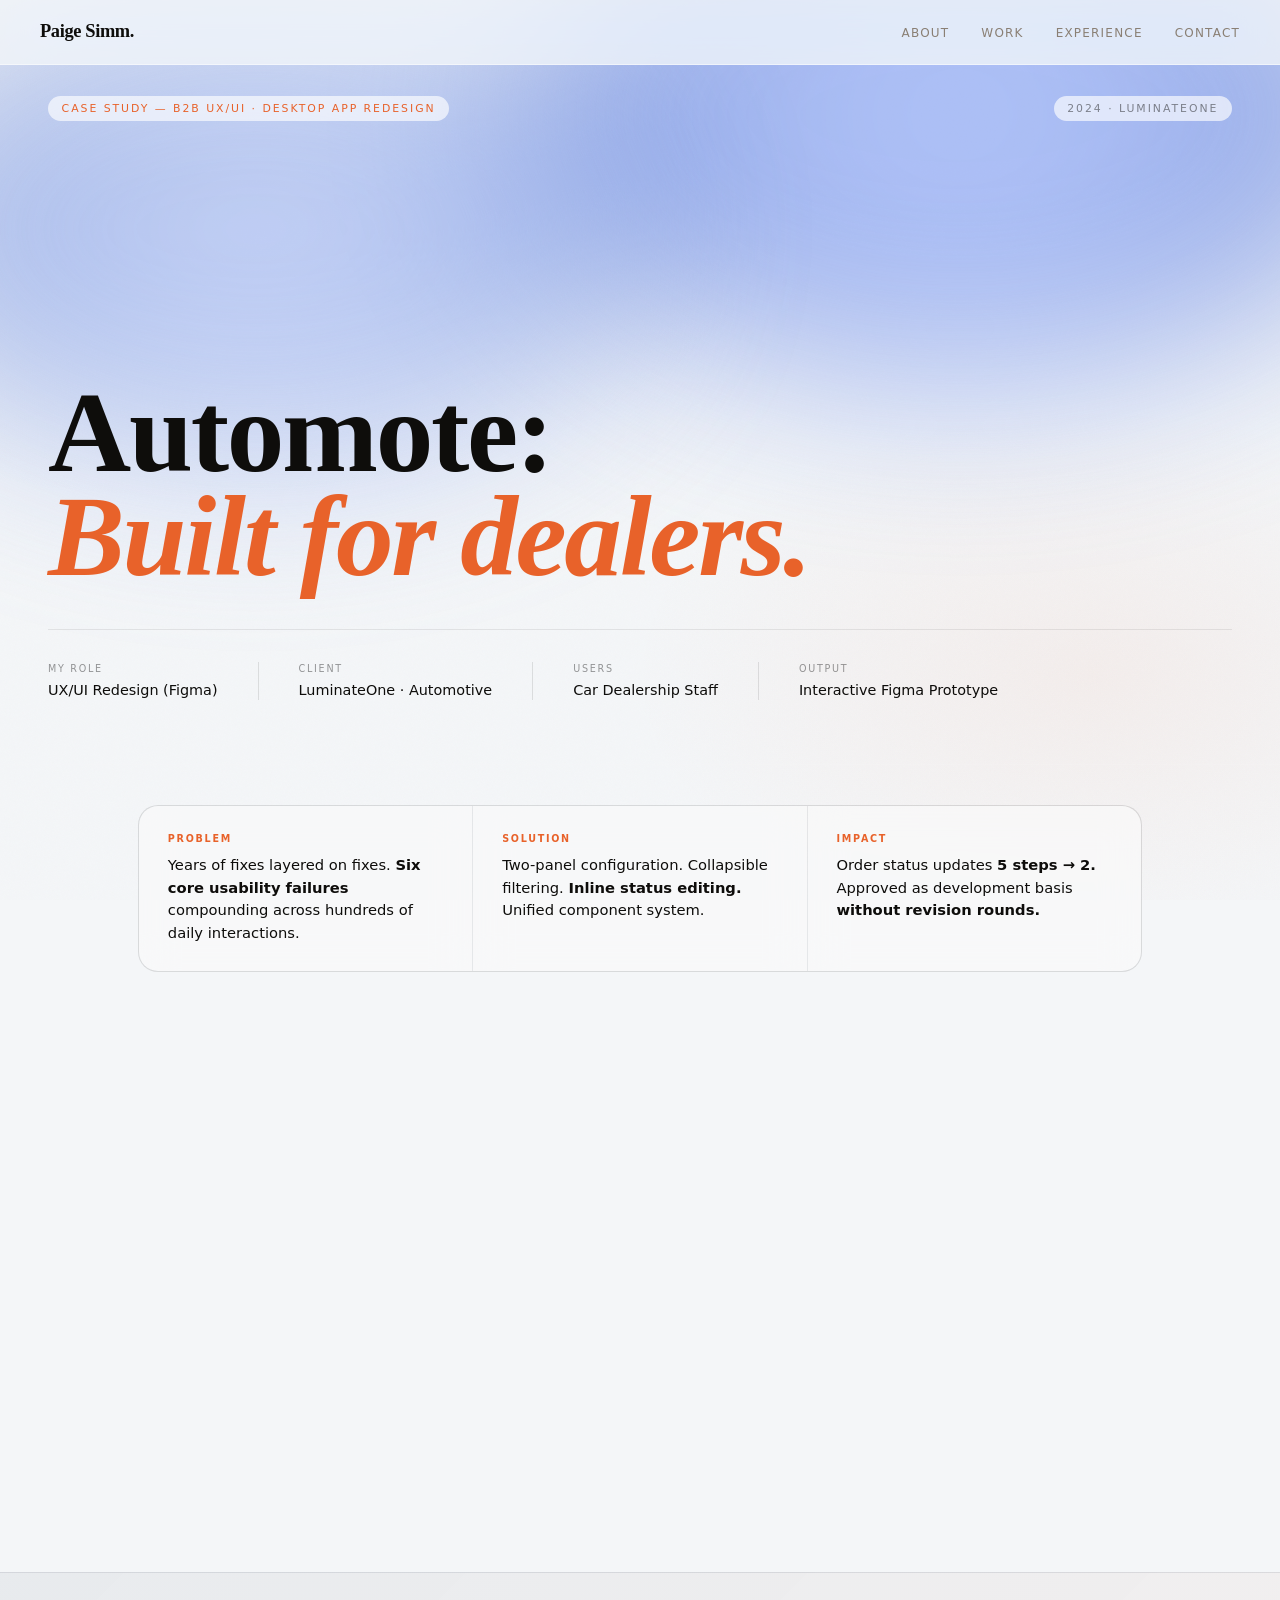
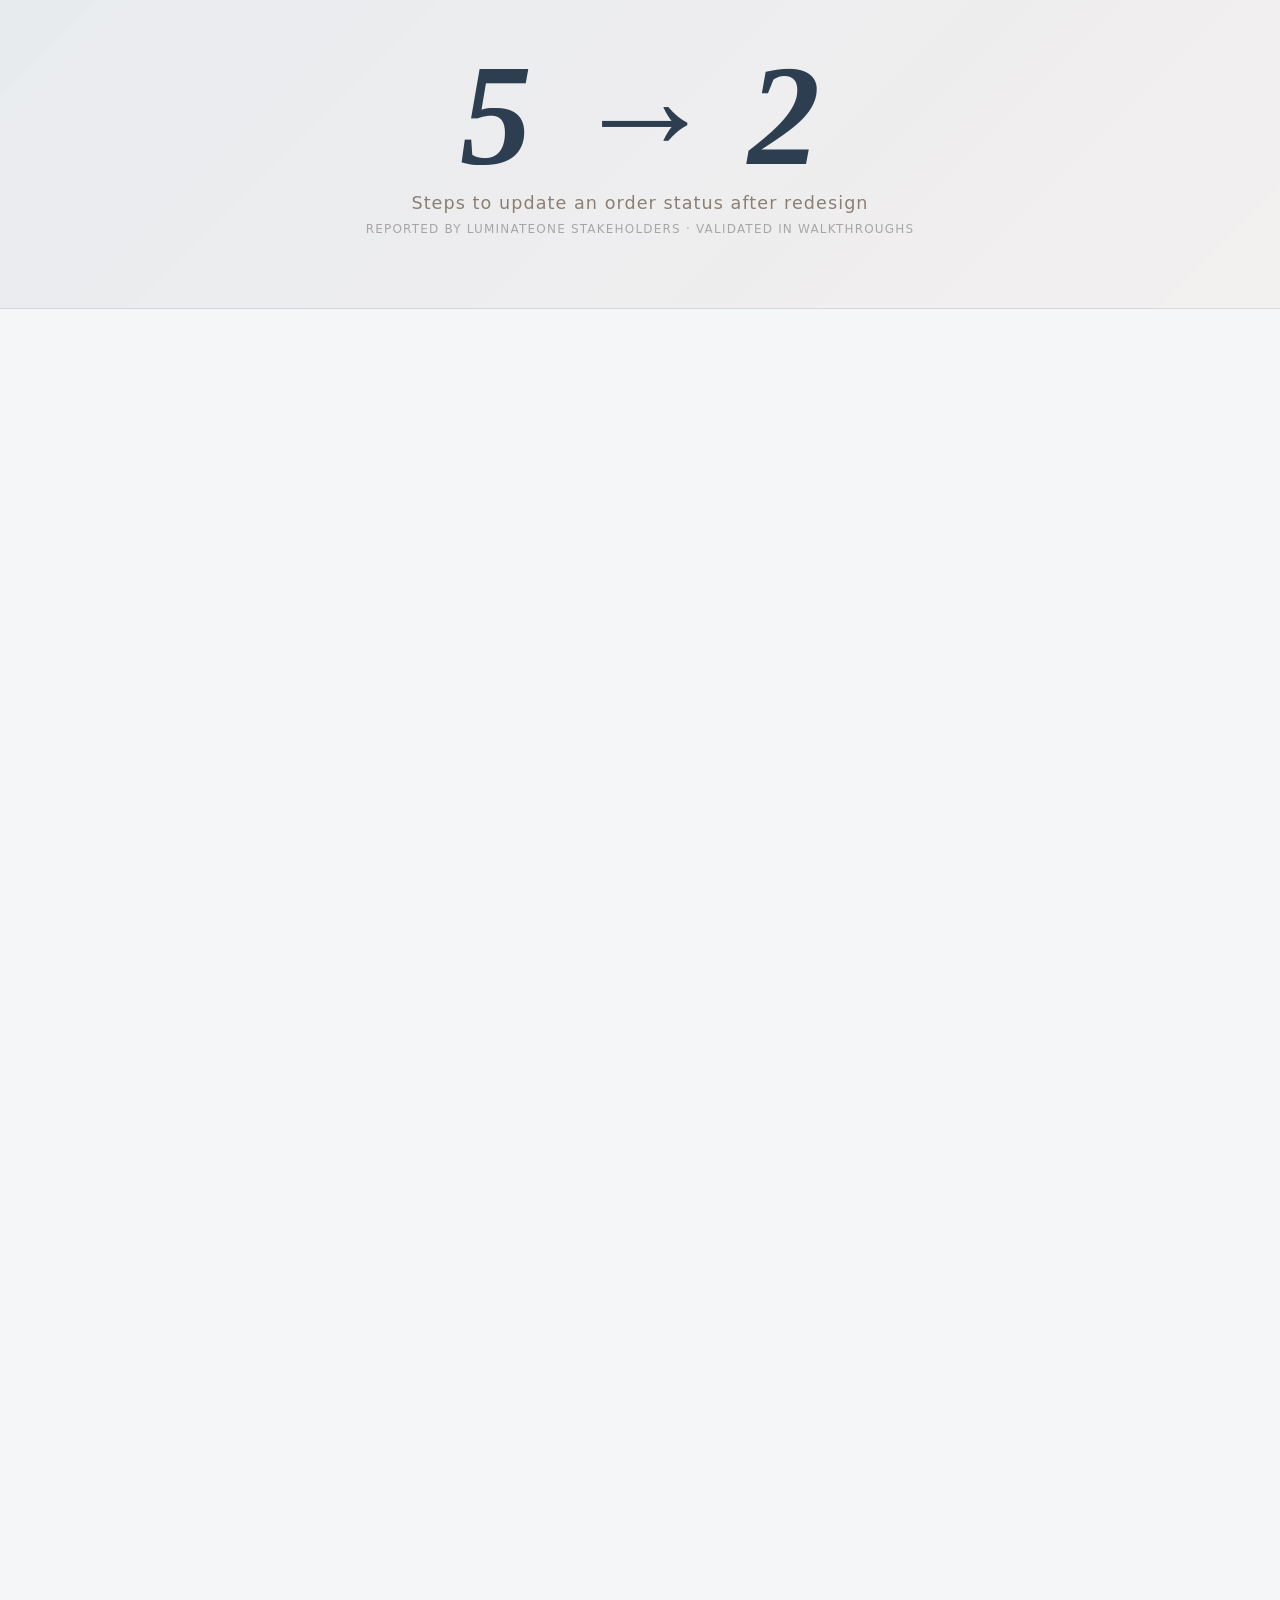
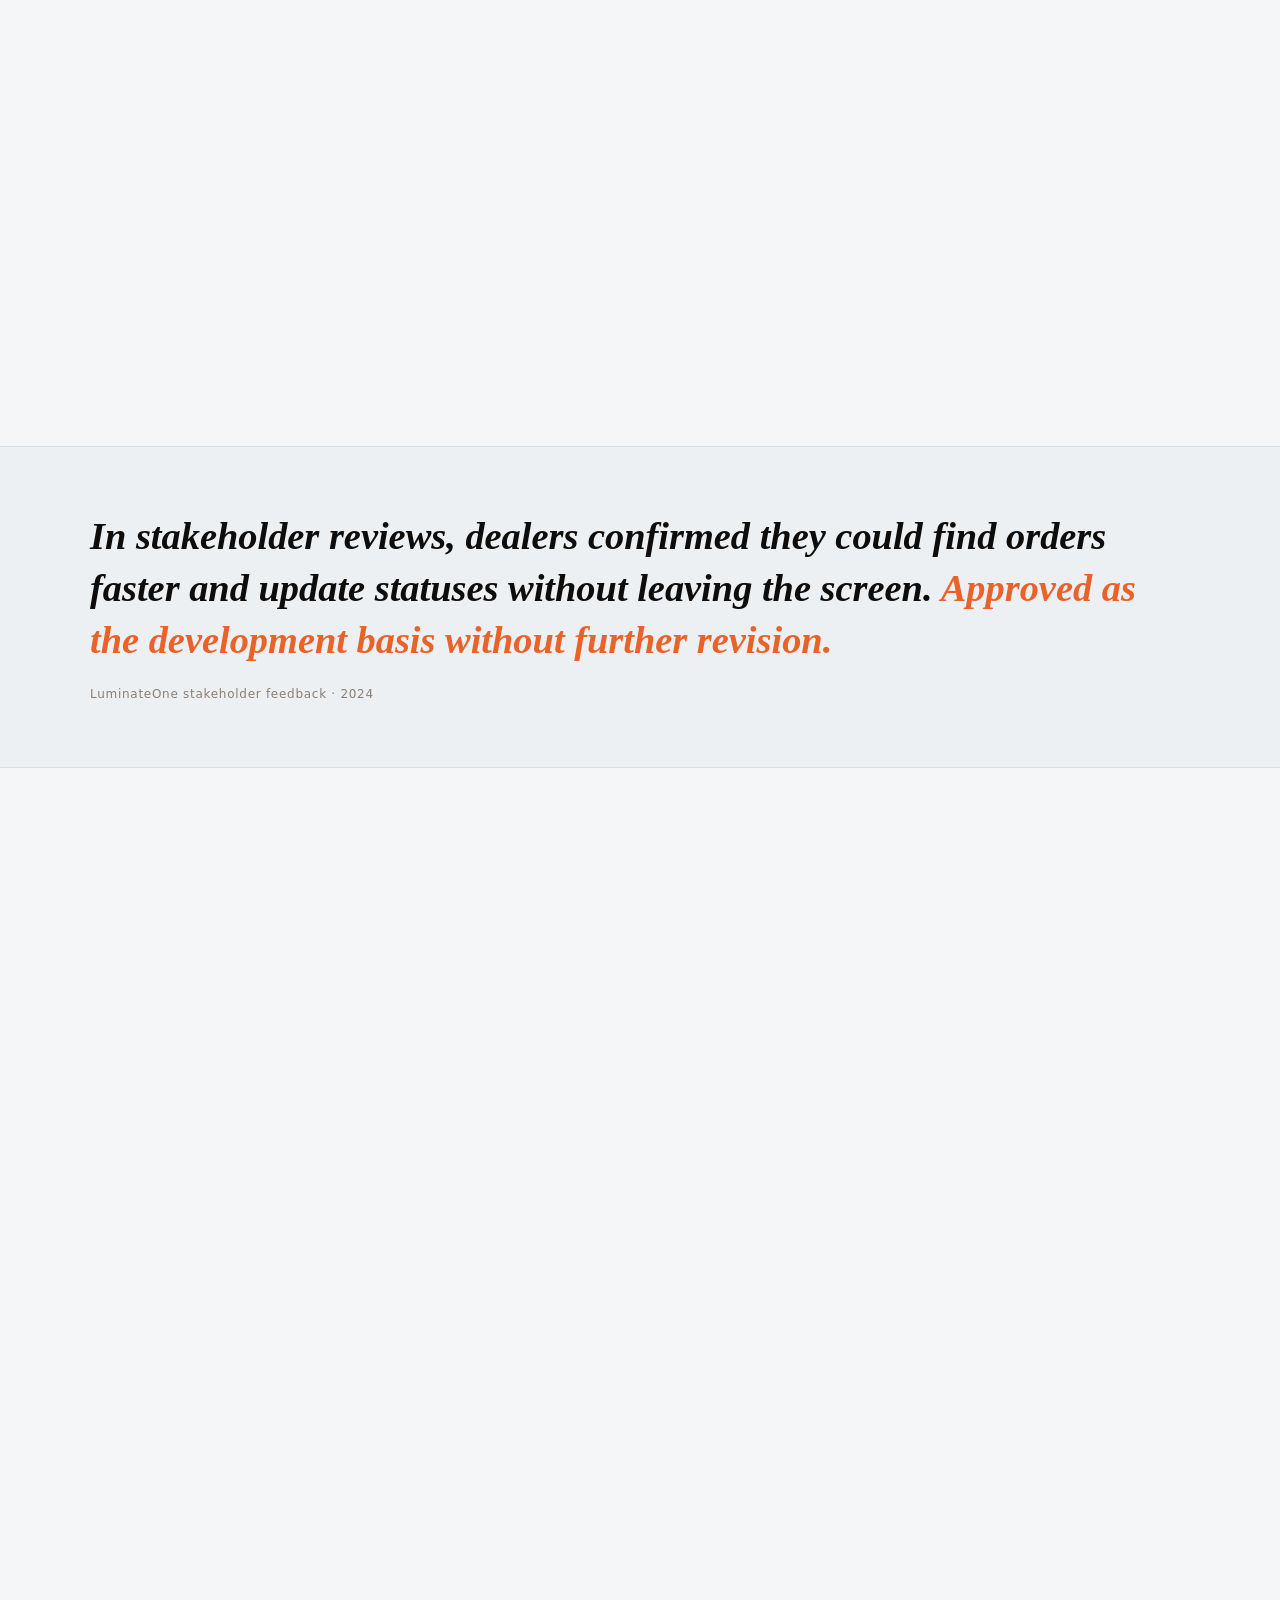
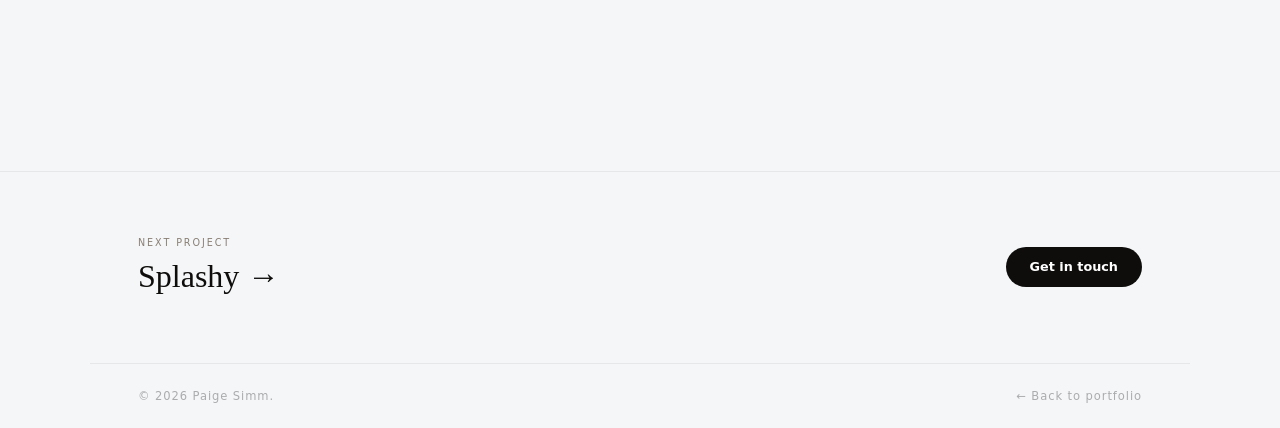
==== commit 15fc4c5d: "Update automote-case-study.html" ====
--- a/automote-case-study.html
+++ b/automote-case-study.html
@@ -221,14 +221,18 @@
     <span class="section-label">Wireframes</span>
     <h2 class="section-heading">Structuring before styling.</h2>
     <p style="font-size:0.95rem;color:var(--muted);font-weight:300;max-width:54ch;line-height:1.75;margin-bottom:0">Wireframed key screens to validate information architecture before moving to high-fidelity.</p>
-    <div class="img-grid-2">
-      <div class="img-panel">
-        <img class="img-sketch" src="filter wireframing.jpg" alt="Filter panel wireframing — testing how to surface filtering without cluttering the primary view" onerror="this.outerHTML='<div class=\'img-stub\' style=\'aspect-ratio:4/3\'>Filter panel wireframing</div>'">
-        <p class="img-caption">Filter panel wireframing — testing how to surface filtering without cluttering the primary view</p>
-      </div>
-      <div class="img-panel">
-        <img class="img-sketch" src="filter wireframing 2.jpg" alt="Second wireframe iteration — refining collapse and expand behaviour" onerror="this.outerHTML='<div class=\'img-stub\' style=\'aspect-ratio:4/3\'>Filter wireframing — second iteration</div>'">
+    <div class="img-grid-3">
+      <div class="img-panel">
+        <img class="img-sketch" src="filter wireframing.jpg" alt="Filter panel wireframing — initial exploration" onerror="this.outerHTML='<div class=\'img-stub\' style=\'aspect-ratio:4/3\'>Filter wireframing — initial</div>'">
+        <p class="img-caption">Initial exploration — testing how to surface filtering without cluttering the primary view</p>
+      </div>
+      <div class="img-panel">
+        <img class="img-sketch" src="filter wireframing 2.jpg" alt="Filter wireframing — second iteration" onerror="this.outerHTML='<div class=\'img-stub\' style=\'aspect-ratio:4/3\'>Filter wireframing — second iteration</div>'">
         <p class="img-caption">Second iteration — refining collapse/expand behaviour and filter grouping</p>
+      </div>
+      <div class="img-panel">
+        <img class="img-sketch" src="filter wrireframing.jpg" alt="Filter wireframing — third iteration" onerror="this.outerHTML='<div class=\'img-stub\' style=\'aspect-ratio:4/3\'>Filter wireframing — third iteration</div>'">
+        <p class="img-caption">Third iteration — finalising filter hierarchy before moving to high-fidelity</p>
       </div>
     </div>
   </div>
@@ -247,15 +251,9 @@
       <p class="img-caption">Order management — filterable by ID, customer, model, date, and production status. Visual weight distinguishes action-required statuses.</p>
     </div>
 
-    <div class="img-grid-2">
-      <div class="img-panel">
-        <img class="img-desktop" src="orders 1 -1 (1).png" alt="Orders list with filter panel open" onerror="this.outerHTML='<div class=\'img-stub\' style=\'aspect-ratio:16/10\'>Orders — filter panel open</div>'">
-        <p class="img-caption">Orders list with filter panel open — collapsible sidebar keeps primary content visible</p>
-      </div>
-      <div class="img-panel">
-        <img class="img-desktop" src="filter 1 - 9.png" alt="Filter panel expanded — grouped by category" onerror="this.outerHTML='<div class=\'img-stub\' style=\'aspect-ratio:16/10\'>Filter panel expanded</div>'">
-        <p class="img-caption">Filter panel expanded — grouped by category with clear visual hierarchy</p>
-      </div>
+    <div class="img-panel" style="margin-top:0.75rem">
+      <img class="img-desktop" src="orders 1 -1 (1).png" alt="Orders list with filter panel open — collapsible sidebar keeps primary content visible" onerror="this.outerHTML='<div class=\'img-stub\' style=\'aspect-ratio:16/10\'>Orders — filter panel open</div>'">
+      <p class="img-caption">Filter panel open — collapsible sidebar keeps the primary content visible while filtering</p>
     </div>
 
     <div class="img-grid-2" style="margin-top:0.75rem">
@@ -284,7 +282,7 @@
       <p class="img-caption">Two-panel vehicle configuration — order details persistent on left, configuration steps on right</p>
     </div>
 
-    <div class="img-grid-3">
+    <div class="img-grid-2">
       <div class="img-panel">
         <img class="img-desktop" src="edit trim.png" alt="Trim level selection with visual preview" onerror="this.outerHTML='<div class=\'img-stub\' style=\'aspect-ratio:16/10\'>Trim level selection</div>'">
         <p class="img-caption">Trim level selection with visual preview</p>
@@ -293,15 +291,6 @@
         <img class="img-desktop" src="adding config 1 -1.png" alt="Adding configuration options — step progress indicator" onerror="this.outerHTML='<div class=\'img-stub\' style=\'aspect-ratio:16/10\'>Adding configuration options</div>'">
         <p class="img-caption">Adding options — clear step progress indicator</p>
       </div>
-      <div class="img-panel">
-        <img class="img-desktop" src="editing config 1 - 1.png" alt="Editing existing configuration — inline with save and cancel hierarchy" onerror="this.outerHTML='<div class=\'img-stub\' style=\'aspect-ratio:16/10\'>Editing configuration</div>'">
-        <p class="img-caption">Editing existing config — inline with save/cancel hierarchy</p>
-      </div>
-    </div>
-
-    <div class="img-panel" style="margin-top:0.75rem">
-      <img class="img-desktop" src="config steps.png" alt="Configuration step flow — numbered progress keeps dealers oriented" onerror="this.outerHTML='<div class=\'img-stub\' style=\'aspect-ratio:16/10\'>Configuration step flow</div>'">
-      <p class="img-caption">Step flow — numbered progress keeps dealers oriented throughout the configuration process</p>
     </div>
   </div>
 </section>
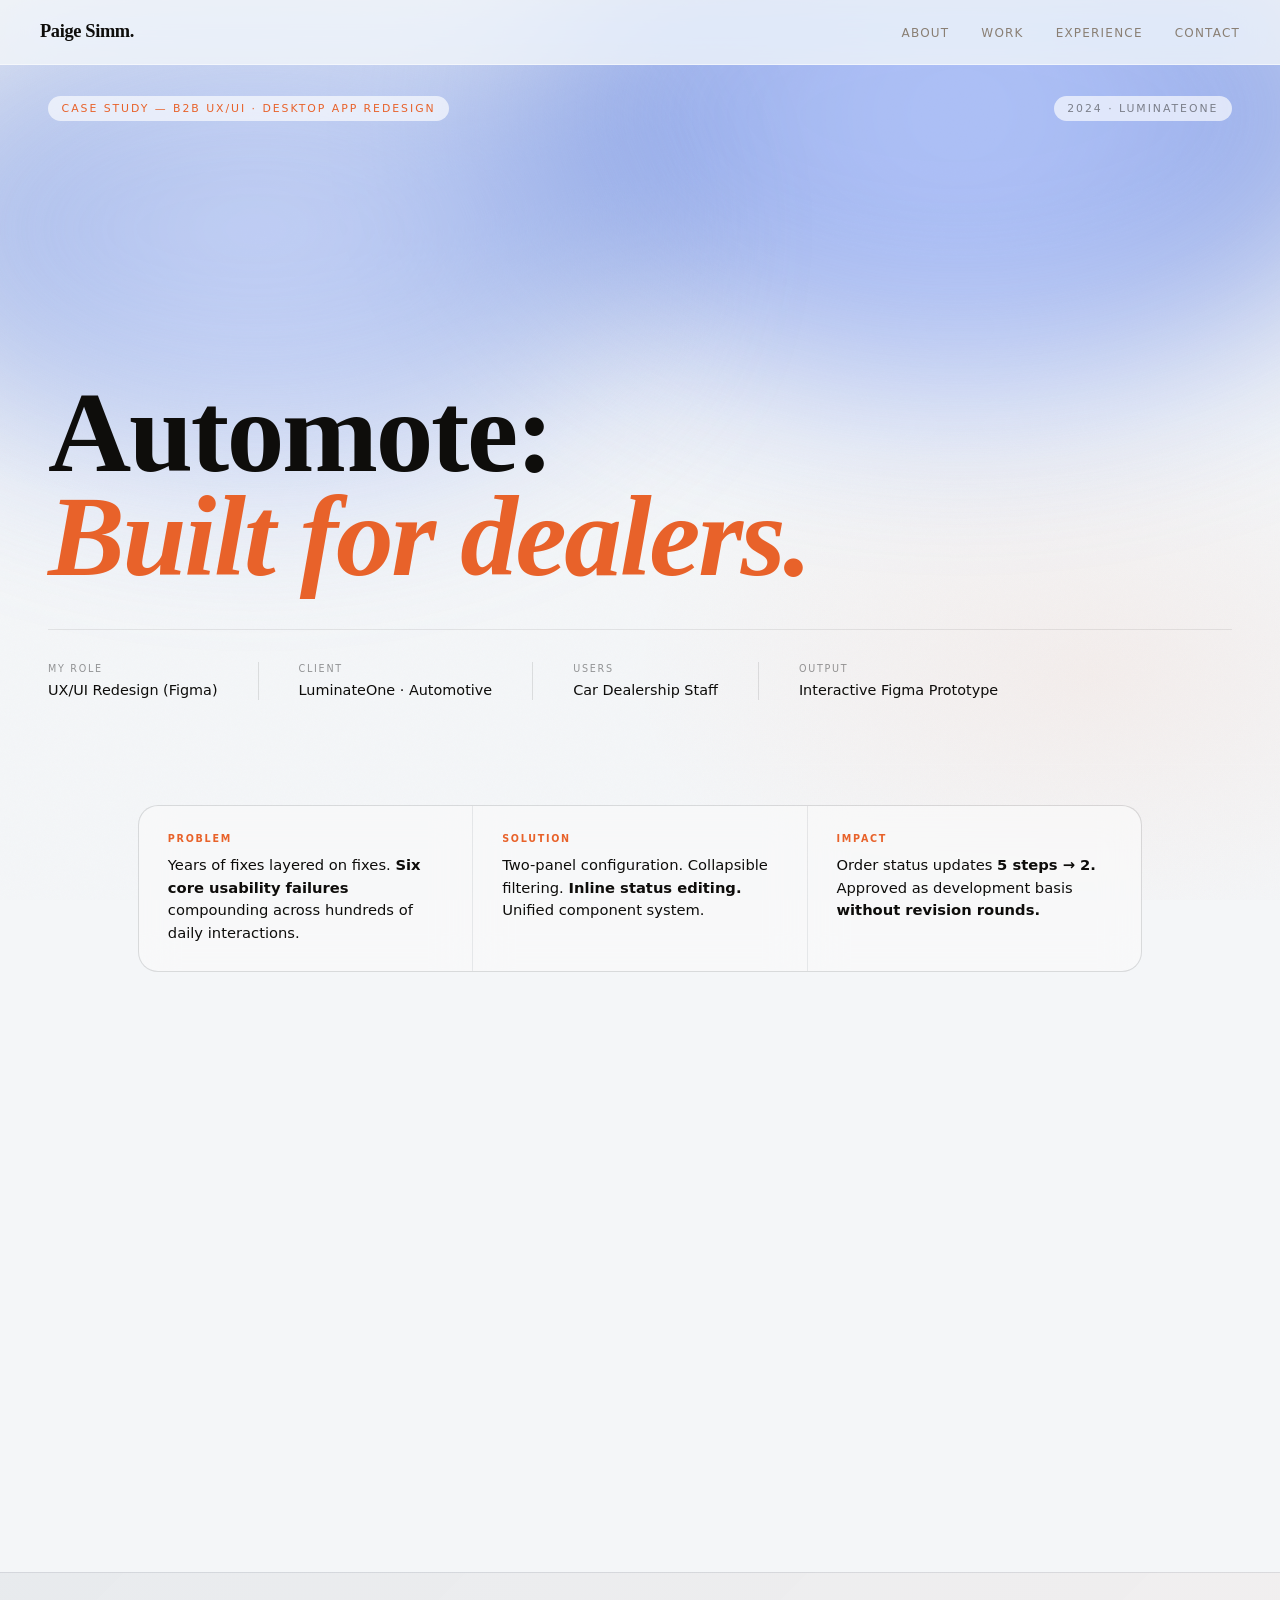
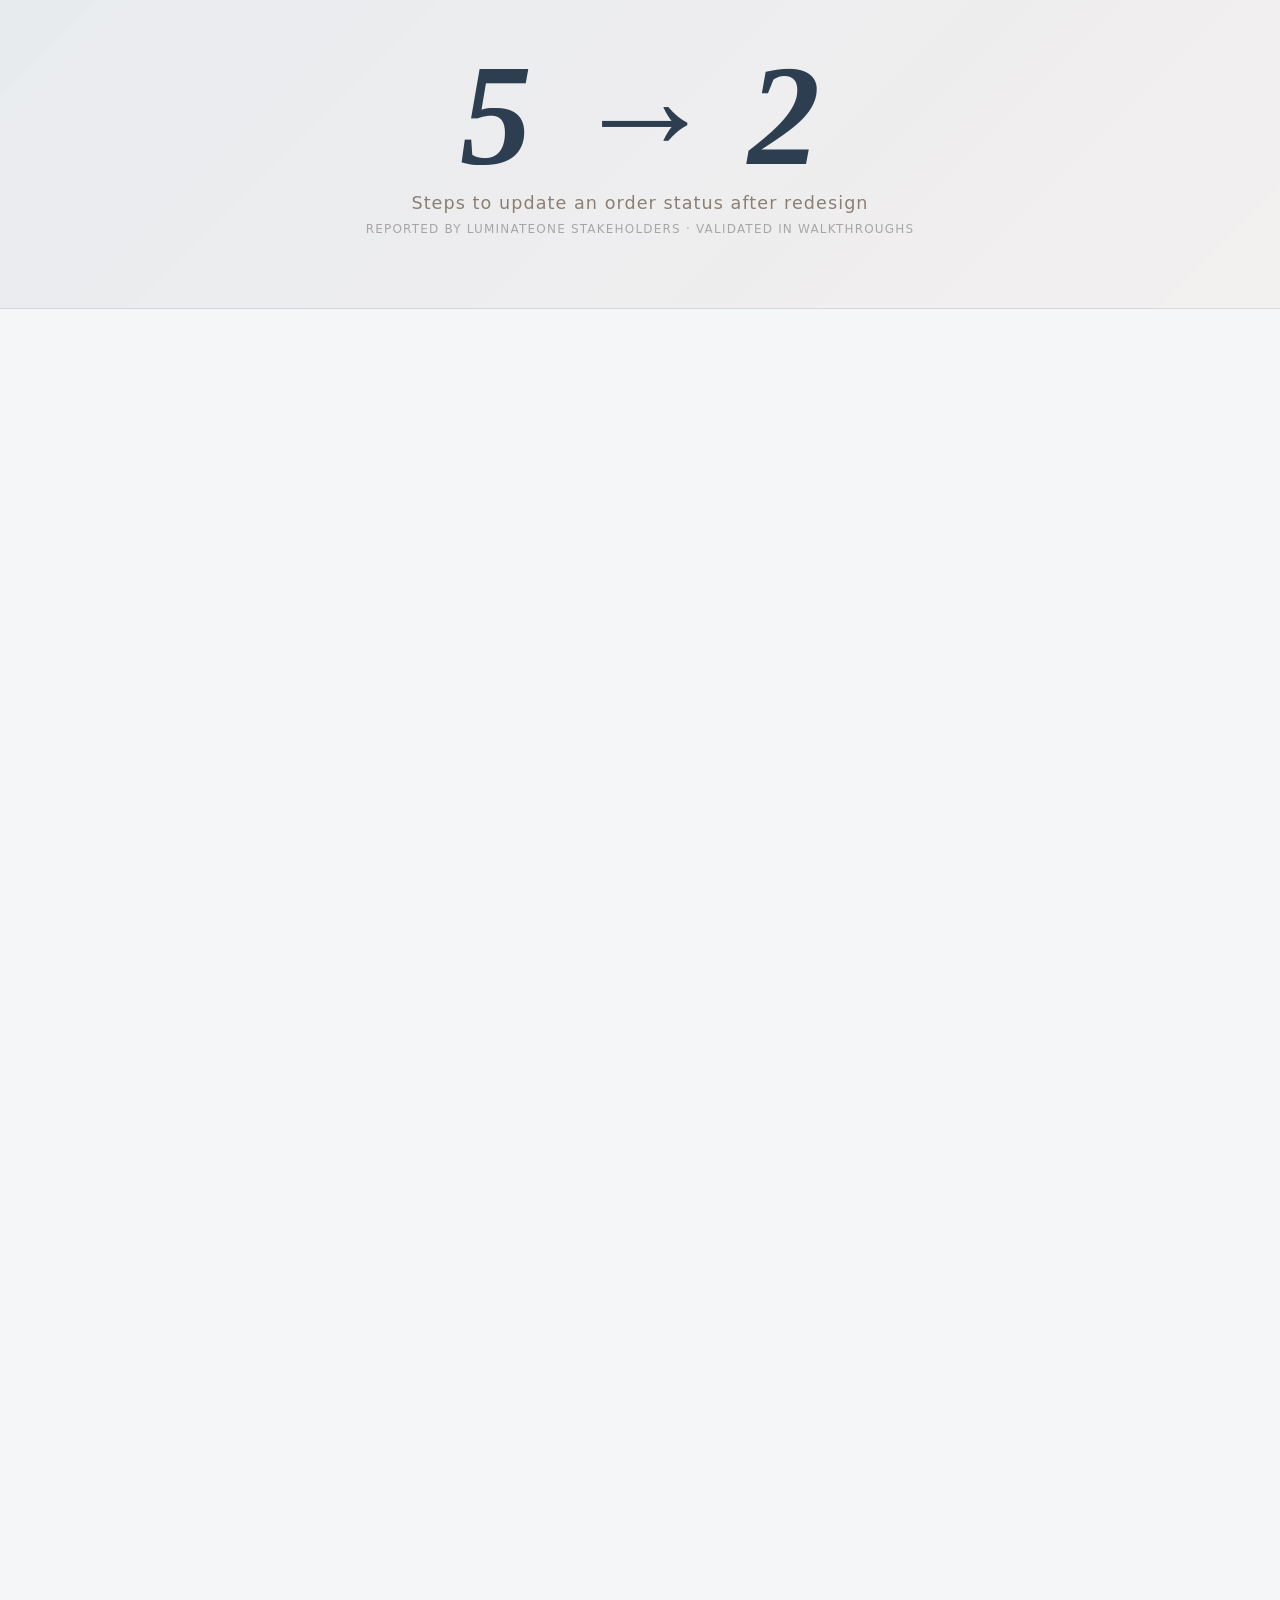
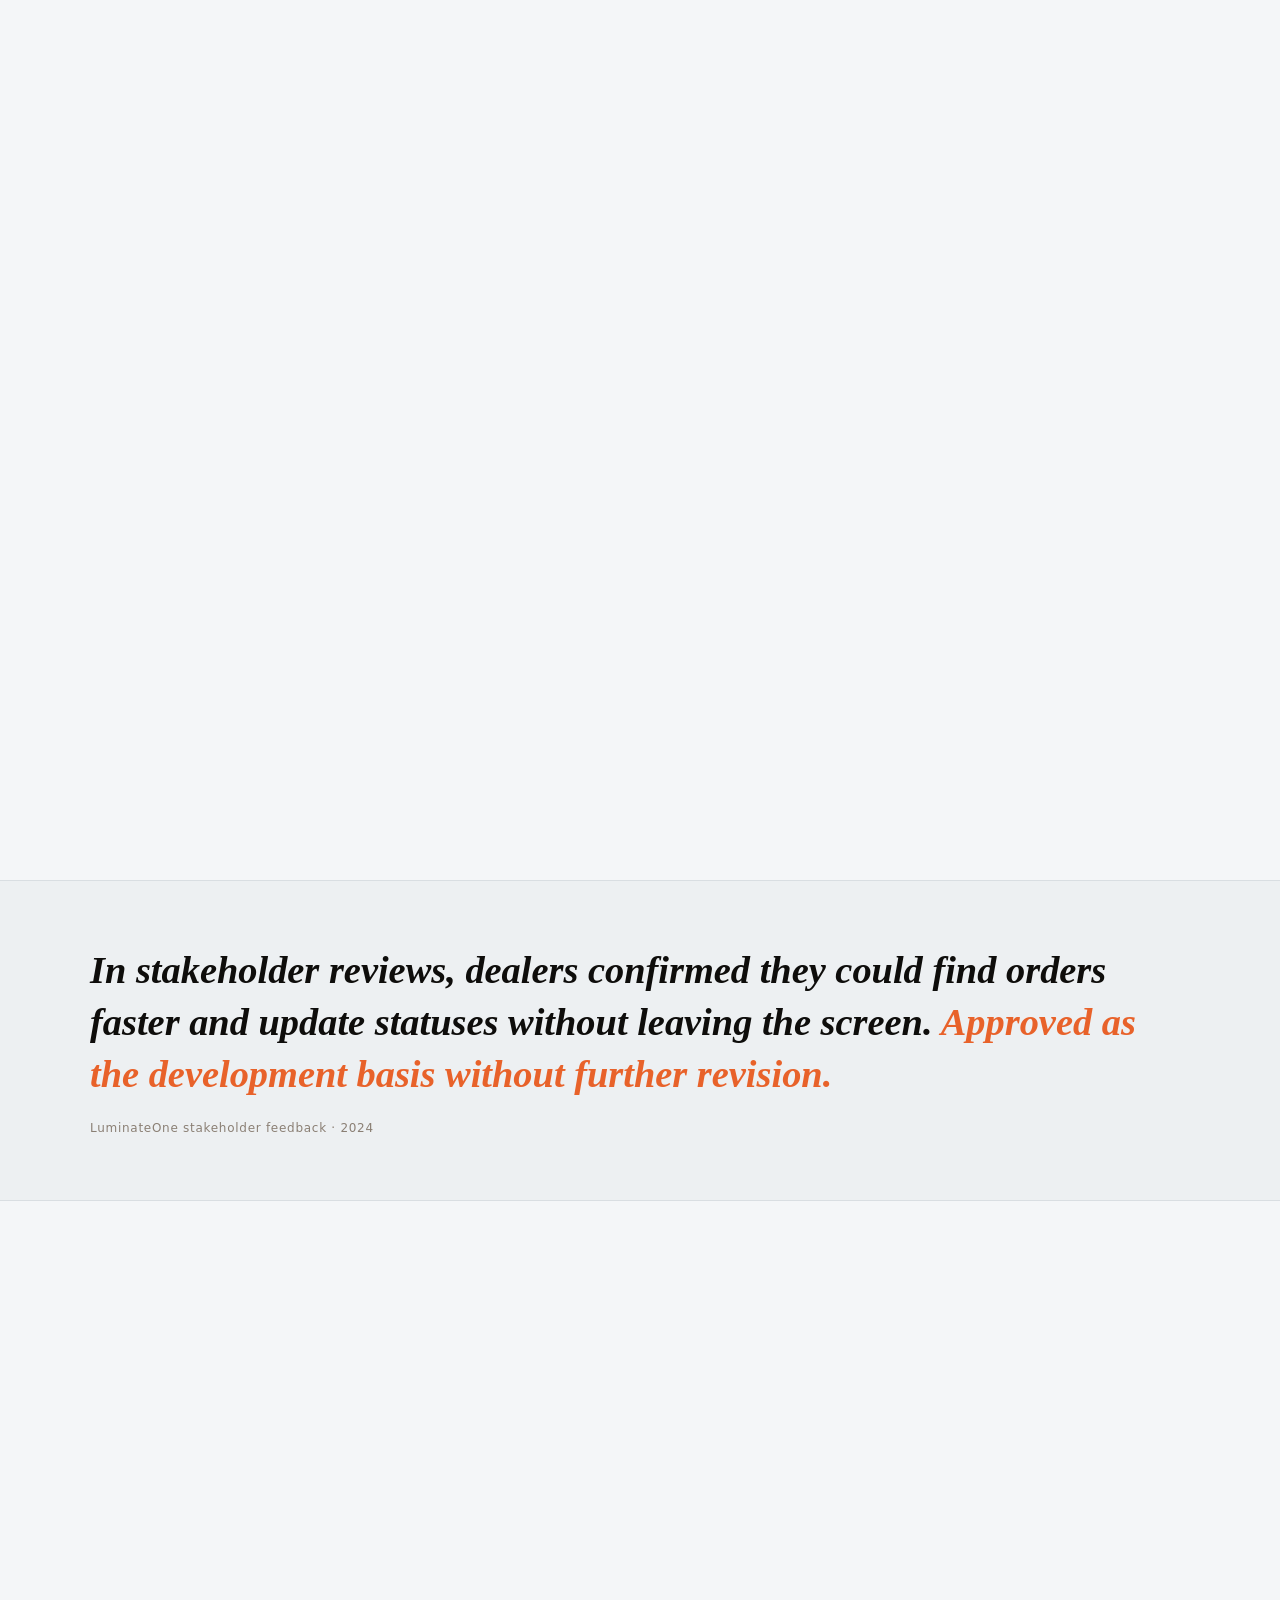
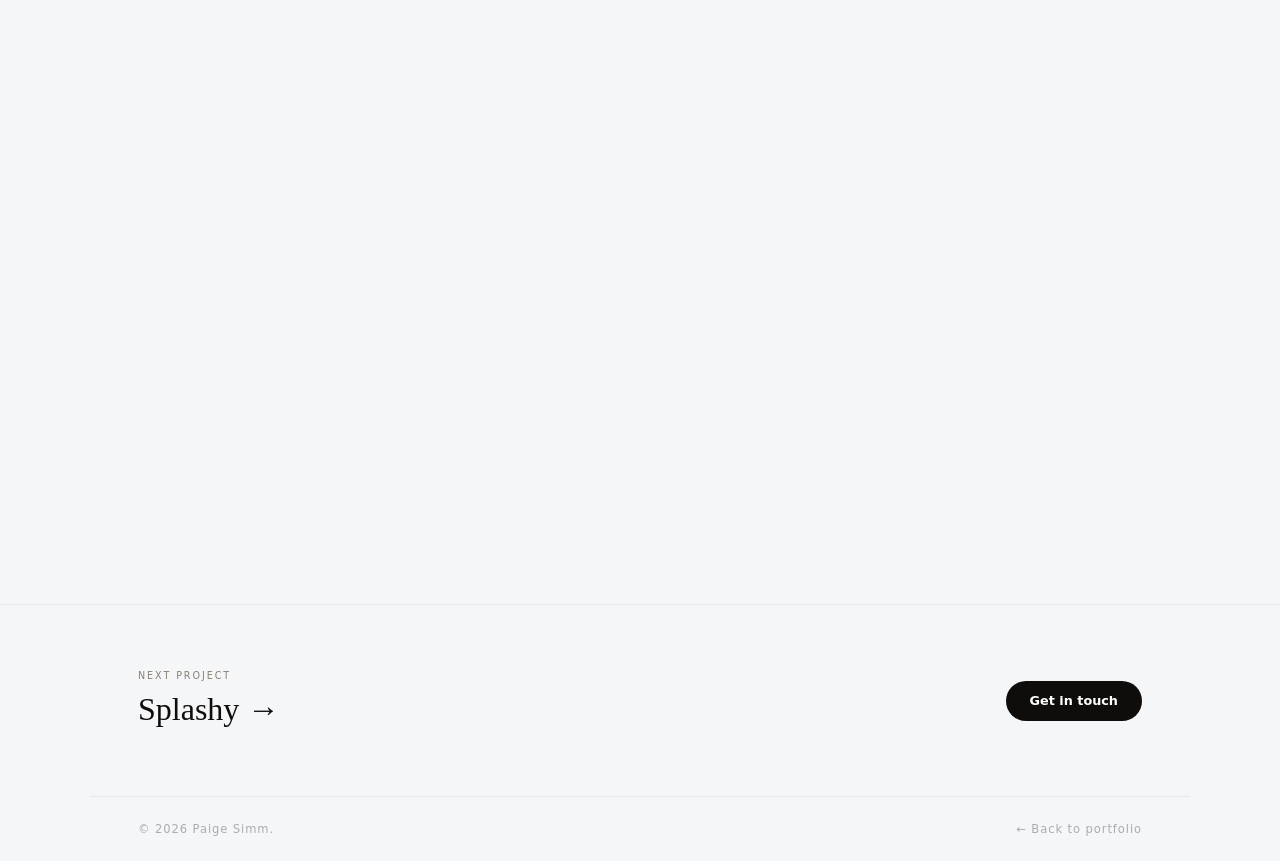
==== commit a3ec70c4: "Update automote-case-study.html" ====
--- a/automote-case-study.html
+++ b/automote-case-study.html
@@ -193,7 +193,7 @@
     <p style="font-size:0.95rem;color:var(--muted);font-weight:300;max-width:54ch;line-height:1.75;margin-bottom:0">The most frequent dealer action. Redesigned for inline editing with immediate confirmation.</p>
     <div class="flow-compare">
       <div class="flow-before">
-        <div class="flow-header">Before — 5 steps</div>
+        <div class="flow-header">Before: 5 steps</div>
         <div class="flow-steps">
           <div class="flow-step"><span class="flow-step-num">1</span>Navigate to orders list</div>
           <div class="flow-step"><span class="flow-step-num">2</span>Click into order (leave list)</div>
@@ -203,7 +203,7 @@
         </div>
       </div>
       <div class="flow-after">
-        <div class="flow-header">After — 2 steps</div>
+        <div class="flow-header">After: 2 steps</div>
         <div class="flow-steps">
           <div class="flow-step"><span class="flow-step-num">1</span>Filter to find order</div>
           <div class="flow-step"><span class="flow-step-num">2</span>Inline edit with confirmation</div>
@@ -219,26 +219,66 @@
   <div class="inner">
     <span class="sec-num">04</span>
     <span class="section-label">Wireframes</span>
-    <h2 class="section-heading">Structuring before styling.</h2>
-    <p style="font-size:0.95rem;color:var(--muted);font-weight:300;max-width:54ch;line-height:1.75;margin-bottom:0">Wireframed key screens to validate information architecture before moving to high-fidelity.</p>
-    <div class="img-grid-3">
-      <div class="img-panel">
-        <img class="img-sketch" src="filter wireframing.jpg" alt="Filter panel wireframing — initial exploration" onerror="this.outerHTML='<div class=\'img-stub\' style=\'aspect-ratio:4/3\'>Filter wireframing — initial</div>'">
-        <p class="img-caption">Initial exploration — testing how to surface filtering without cluttering the primary view</p>
-      </div>
-      <div class="img-panel">
-        <img class="img-sketch" src="filter wireframing 2.jpg" alt="Filter wireframing — second iteration" onerror="this.outerHTML='<div class=\'img-stub\' style=\'aspect-ratio:4/3\'>Filter wireframing — second iteration</div>'">
-        <p class="img-caption">Second iteration — refining collapse/expand behaviour and filter grouping</p>
-      </div>
-      <div class="img-panel">
-        <img class="img-sketch" src="filter wrireframing.jpg" alt="Filter wireframing — third iteration" onerror="this.outerHTML='<div class=\'img-stub\' style=\'aspect-ratio:4/3\'>Filter wireframing — third iteration</div>'">
-        <p class="img-caption">Third iteration — finalising filter hierarchy before moving to high-fidelity</p>
-      </div>
-    </div>
-  </div>
-</section>
-
-<!-- 05 ORDERS -->
+    <h2 class="section-heading">Structure first.</h2>
+    <p style="font-size:0.9rem;color:var(--muted);font-weight:300;max-width:52ch;line-height:1.75;margin-bottom:1.25rem">Sketched out the core problems before touching Figma. Getting the logic right on paper is faster than getting it wrong in high-fidelity.</p>
+    <div class="img-grid-2" style="max-width:700px">
+      <div class="img-panel">
+        <img class="img-sketch" src="problemidentification.jpg" alt="Problem identification sketch" onerror="this.outerHTML='<div class=\'img-stub\' style=\'aspect-ratio:4/3\'>Problem identification</div>'">
+        <p class="img-caption">Identifying the navigation and workflow failures before any design decisions</p>
+      </div>
+      <div class="img-panel">
+        <img class="img-sketch" src="problemidentification2.jpg" alt="Problem identification sketch 2" onerror="this.outerHTML='<div class=\'img-stub\' style=\'aspect-ratio:4/3\'>Problem identification 2</div>'">
+        <p class="img-caption">Mapping which interactions caused the most friction and where steps could be removed</p>
+      </div>
+    </div>
+  </div>
+</section>
+
+<!-- 05 EARLY EXPLORATION -->
+<section class="cs-section" id="s5">
+  <div class="inner">
+    <span class="sec-num">05</span>
+    <span class="section-label">Early Exploration</span>
+    <h2 class="section-heading">Testing direction before committing.</h2>
+    <p style="font-size:0.9rem;color:var(--muted);font-weight:300;max-width:52ch;line-height:1.75;margin-bottom:1.25rem">First-pass high-fidelity screens to test layout logic and information hierarchy. The goal was validating the approach, not visual polish. These informed what got built and what got cut.</p>
+    <div class="img-grid-2">
+      <div class="img-panel">
+        <img class="img-sketch" src="filter wireframing.jpg" alt="Filter panel layout exploration" onerror="this.outerHTML='<div class=\'img-stub\' style=\'aspect-ratio:4/3\'>Filter layout exploration</div>'">
+        <p class="img-caption">Filter panel layout: testing how much of the primary view to preserve when filters are open</p>
+      </div>
+      <div class="img-panel">
+        <img class="img-sketch" src="filter wireframing 2.jpg" alt="Filter hierarchy iteration" onerror="this.outerHTML='<div class=\'img-stub\' style=\'aspect-ratio:4/3\'>Filter hierarchy iteration</div>'">
+        <p class="img-caption">Second pass: refining how filters group and whether they collapse cleanly</p>
+      </div>
+    </div>
+    <div class="img-grid-3" style="margin-top:0.75rem">
+      <div class="img-panel">
+        <img class="img-sketch" src="filter wrireframing.jpg" alt="Filter layout third pass" onerror="this.outerHTML='<div class=\'img-stub\' style=\'aspect-ratio:4/3\'>Filter layout third pass</div>'">
+        <p class="img-caption">Third pass: settled on the collapsible sidebar approach</p>
+      </div>
+      <div class="img-panel">
+        <img class="img-sketch" src="filter 1 - 9.png" alt="Filter panel high-fidelity draft" onerror="this.outerHTML='<div class=\'img-stub\' style=\'aspect-ratio:4/3\'>Filter panel draft</div>'">
+        <p class="img-caption">High-fidelity draft: filter panel grouped by category, visual hierarchy tested</p>
+      </div>
+      <div class="img-panel">
+        <img class="img-sketch" src="adding config 1 -1.png" alt="Configuration flow early draft" onerror="this.outerHTML='<div class=\'img-stub\' style=\'aspect-ratio:4/3\'>Configuration flow draft</div>'">
+        <p class="img-caption">Configuration flow: testing step structure before the two-panel layout was locked</p>
+      </div>
+    </div>
+    <div class="img-grid-2" style="margin-top:0.75rem">
+      <div class="img-panel">
+        <img class="img-sketch" src="editing config 1 - 1.png" alt="Editing configuration early draft" onerror="this.outerHTML='<div class=\'img-stub\' style=\'aspect-ratio:4/3\'>Config editing draft</div>'">
+        <p class="img-caption">Editing flow draft: inline save and cancel hierarchy tested here before the final approach</p>
+      </div>
+      <div class="img-panel">
+        <img class="img-sketch" src="config steps.png" alt="Step flow early draft" onerror="this.outerHTML='<div class=\'img-stub\' style=\'aspect-ratio:4/3\'>Step flow draft</div>'">
+        <p class="img-caption">Step progress draft: numbered flow tested here, simplified in final</p>
+      </div>
+    </div>
+  </div>
+</section>
+
+<!-- 06 ORDERS -->
 <section class="cs-section" id="s5">
   <div class="inner">
     <span class="sec-num">05</span>
@@ -248,49 +288,43 @@
 
     <div class="img-panel" style="margin-bottom:1rem">
       <img class="img-desktop" src="orders 1 -1.png" alt="Automote orders management — filterable by ID, customer, model, date, and production status" onerror="this.outerHTML='<div class=\'img-stub\' style=\'aspect-ratio:16/10\'>Orders management screen</div>'">
-      <p class="img-caption">Order management — filterable by ID, customer, model, date, and production status. Visual weight distinguishes action-required statuses.</p>
+      <p class="img-caption">Order management: filterable by ID, customer, model, date, and production status. Visual weight distinguishes action-required statuses.</p>
     </div>
 
     <div class="img-panel" style="margin-top:0.75rem">
       <img class="img-desktop" src="orders 1 -1 (1).png" alt="Orders list with filter panel open — collapsible sidebar keeps primary content visible" onerror="this.outerHTML='<div class=\'img-stub\' style=\'aspect-ratio:16/10\'>Orders — filter panel open</div>'">
-      <p class="img-caption">Filter panel open — collapsible sidebar keeps the primary content visible while filtering</p>
+      <p class="img-caption">Filter panel open. Collapsible sidebar keeps the primary content visible while filtering</p>
     </div>
 
     <div class="img-grid-2" style="margin-top:0.75rem">
       <div class="img-panel">
         <img class="img-desktop" src="edit orders.png" alt="Inline order editing — status updated without navigating away" onerror="this.outerHTML='<div class=\'img-stub\' style=\'aspect-ratio:16/10\'>Inline order editing</div>'">
-        <p class="img-caption">Inline order editing — status can be updated without navigating away</p>
-      </div>
-      <div class="img-panel">
-        <img class="img-desktop" src="inventory 1 -1.png" alt="Inventory overview — consistent row structure and quick-action controls" onerror="this.outerHTML='<div class=\'img-stub\' style=\'aspect-ratio:16/10\'>Inventory overview</div>'">
-        <p class="img-caption">Inventory overview — consistent row structure and quick-action controls</p>
-      </div>
-    </div>
-  </div>
-</section>
-
-<!-- 06 VEHICLE CONFIGURATION -->
-<section class="cs-section" id="s6">
-  <div class="inner">
-    <span class="sec-num">06</span>
+        <p class="img-caption">Inline order editing. Status updated without leaving the screen</p>
+      </div>
+      <div class="img-panel">
+        <img class="img-desktop" src="inventory 1 -1.png" alt="Inventory overview: consistent row structure and quick-action controls" onerror="this.outerHTML='<div class=\'img-stub\' style=\'aspect-ratio:16/10\'>Inventory overview</div>'">
+        <p class="img-caption">Inventory overview: consistent row structure and quick-action controls</p>
+      </div>
+    </div>
+  </div>
+</section>
+
+<!-- 07 VEHICLE CONFIGURATION -->
+<section class="cs-section" id="s7">
+  <div class="inner">
+    <span class="sec-num">07</span>
     <span class="section-label">Final Design</span>
     <h2 class="section-heading">Vehicle configuration without losing context.</h2>
-    <p style="font-size:0.95rem;color:var(--muted);font-weight:300;max-width:58ch;line-height:1.75;margin-bottom:1.5rem">The two-panel layout keeps order details and configuration steps visible simultaneously — no navigating between them.</p>
+    <p style="font-size:0.95rem;color:var(--muted);font-weight:300;max-width:58ch;line-height:1.75;margin-bottom:1.5rem">The two-panel layout keeps order details and configuration steps visible at the same time. No navigating back and forth.</p>
 
     <div class="img-panel" style="margin-bottom:1rem">
-      <img class="img-desktop" src="edit trim level.png" alt="Vehicle configuration — two-panel with order details persistent on left, steps on right" onerror="this.outerHTML='<div class=\'img-stub\' style=\'aspect-ratio:16/10\'>Two-panel vehicle configuration</div>'">
-      <p class="img-caption">Two-panel vehicle configuration — order details persistent on left, configuration steps on right</p>
-    </div>
-
-    <div class="img-grid-2">
-      <div class="img-panel">
-        <img class="img-desktop" src="edit trim.png" alt="Trim level selection with visual preview" onerror="this.outerHTML='<div class=\'img-stub\' style=\'aspect-ratio:16/10\'>Trim level selection</div>'">
-        <p class="img-caption">Trim level selection with visual preview</p>
-      </div>
-      <div class="img-panel">
-        <img class="img-desktop" src="adding config 1 -1.png" alt="Adding configuration options — step progress indicator" onerror="this.outerHTML='<div class=\'img-stub\' style=\'aspect-ratio:16/10\'>Adding configuration options</div>'">
-        <p class="img-caption">Adding options — clear step progress indicator</p>
-      </div>
+      <img class="img-desktop" src="edit trim level.png" alt="Vehicle configuration two-panel with order details on left and steps on right" onerror="this.outerHTML='<div class=\'img-stub\' style=\'aspect-ratio:16/10\'>Two-panel vehicle configuration</div>'">
+      <p class="img-caption">Two-panel configuration: order details persistent on the left, steps on the right</p>
+    </div>
+
+    <div class="img-panel">
+      <img class="img-desktop" src="edit trim.png" alt="Trim level selection with visual preview" onerror="this.outerHTML='<div class=\'img-stub\' style=\'aspect-ratio:16/10\'>Trim level selection</div>'">
+      <p class="img-caption">Trim level selection with visual preview</p>
     </div>
   </div>
 </section>
@@ -303,51 +337,51 @@
   </div>
 </div>
 
-<!-- 07 DESIGN DECISIONS -->
-<section class="cs-section" id="s7">
-  <div class="inner">
-    <span class="sec-num">07</span>
+<!-- 08 DESIGN DECISIONS -->
+<section class="cs-section" id="s8">
+  <div class="inner">
+    <span class="sec-num">08</span>
     <span class="section-label">Key Decisions</span>
     <h2 class="section-heading">Tradeoffs worth making.</h2>
     <div class="decision-grid">
-      <div class="gc decision-card"><span class="decision-icon">🗂</span><p class="decision-title">Two-panel configuration</p><p class="decision-body">Details and steps in persistent split view. Dealers never lose context mid-task.</p><p class="decision-why">Tradeoff: more complex layout. Worth it — eliminated mid-task navigation entirely.</p></div>
-      <div class="gc decision-card"><span class="decision-icon">🔍</span><p class="decision-title">Collapsible side filter</p><p class="decision-body">Visible when needed, hidden when not. Filters by ID, customer, model, date.</p><p class="decision-why">Tradeoff: additional UI element. Worth it — dealers found orders significantly faster.</p></div>
-      <div class="gc decision-card"><span class="decision-icon">🚦</span><p class="decision-title">Status as text labels</p><p class="decision-body">Production status as readable text, not icons alone. No legend required.</p><p class="decision-why">Tradeoff: less visual minimalism. Worth it — zero misinterpretation in testing.</p></div>
-      <div class="gc decision-card"><span class="decision-icon">⚓</span><p class="decision-title">Structured sidebar nav</p><p class="decision-body">Tools grouped into logical categories with persistent context across all screens.</p><p class="decision-why">Tradeoff: requires initial learning. Worth it — dealers always knew where they were.</p></div>
-      <div class="gc decision-card"><span class="decision-icon">🎯</span><p class="decision-title">Primary/secondary hierarchy</p><p class="decision-body">Primary actions use filled buttons. Destructive actions deliberately subdued.</p><p class="decision-why">Tradeoff: less visual uniformity. Worth it — reduced accidental destructive actions.</p></div>
-      <div class="gc decision-card"><span class="decision-icon">📐</span><p class="decision-title">Unified component system</p><p class="decision-body">Spacing, type, buttons, forms applied consistently across every screen.</p><p class="decision-why">Tradeoff: initial setup time. Worth it — users relied on patterns without hesitation.</p></div>
-    </div>
-  </div>
-</section>
-
-<!-- 08 TESTING -->
-<section class="cs-section" id="s8">
-  <div class="inner">
-    <span class="sec-num">08</span>
+      <div class="gc decision-card"><span class="decision-icon">🗂</span><p class="decision-title">Two-panel configuration</p><p class="decision-body">Details and steps in persistent split view. Dealers never lose context mid-task.</p><p class="decision-why">Tradeoff: more complex layout. Worth it. Eliminated mid-task navigation entirely.</p></div>
+      <div class="gc decision-card"><span class="decision-icon">🔍</span><p class="decision-title">Collapsible side filter</p><p class="decision-body">Visible when needed, hidden when not. Filters by ID, customer, model, date.</p><p class="decision-why">Tradeoff: additional UI element. Worth it. Dealers found orders significantly faster.</p></div>
+      <div class="gc decision-card"><span class="decision-icon">🚦</span><p class="decision-title">Status as text labels</p><p class="decision-body">Production status as readable text, not icons alone. No legend required.</p><p class="decision-why">Tradeoff: less visual minimalism. Worth it. Zero misinterpretation in testing.</p></div>
+      <div class="gc decision-card"><span class="decision-icon">⚓</span><p class="decision-title">Structured sidebar nav</p><p class="decision-body">Tools grouped into logical categories with persistent context across all screens.</p><p class="decision-why">Tradeoff: requires initial learning. Worth it. Dealers always knew where they were.</p></div>
+      <div class="gc decision-card"><span class="decision-icon">🎯</span><p class="decision-title">Primary/secondary hierarchy</p><p class="decision-body">Primary actions use filled buttons. Destructive actions deliberately subdued.</p><p class="decision-why">Tradeoff: less visual uniformity. Worth it. Reduced accidental destructive actions.</p></div>
+      <div class="gc decision-card"><span class="decision-icon">📐</span><p class="decision-title">Unified component system</p><p class="decision-body">Spacing, type, buttons, forms applied consistently across every screen.</p><p class="decision-why">Tradeoff: initial setup time. Worth it. Users relied on patterns without hesitation.</p></div>
+    </div>
+  </div>
+</section>
+
+<!-- 09 TESTING -->
+<section class="cs-section" id="s9">
+  <div class="inner">
+    <span class="sec-num">09</span>
     <span class="section-label">Testing + Iteration</span>
     <h2 class="section-heading">What the reviews revealed.</h2>
     <div class="iterations">
       <div class="iteration iteration--problem"><span class="iteration-tag">Feedback</span><p class="iteration-title">Status column not scannable</p><p class="iteration-body">Dealers scanning a long list couldn't quickly identify which orders needed action.</p></div>
-      <div class="iteration iteration--solution"><span class="iteration-tag">Change</span><p class="iteration-title">Visual weight for action-required statuses</p><p class="iteration-body">Subtle colour coding for statuses requiring action. Text labels retained — colour additive, not replacing.</p></div>
+      <div class="iteration iteration--solution"><span class="iteration-tag">Change</span><p class="iteration-title">Visual weight for action-required statuses</p><p class="iteration-body">Subtle colour coding for statuses requiring action. Text labels retained. Colour additive, not replacing.</p></div>
       <div class="iteration iteration--problem"><span class="iteration-tag">Feedback</span><p class="iteration-title">Bulk actions missing</p><p class="iteration-body">Sales managers needed to update multiple orders at once. v1 required individual updates.</p></div>
-      <div class="iteration iteration--solution"><span class="iteration-tag">Change</span><p class="iteration-title">Bulk selection and action bar</p><p class="iteration-body">Row-level checkboxes and contextual action bar appearing when items are selected.</p></div>
+      <div class="iteration iteration--solution"><span class="iteration-tag">Change</span><p class="iteration-title">Bulk selection and action bar</p><p class="iteration-body">Row-level checkboxes and a contextual action bar that appears when items are selected.</p></div>
     </div>
     <div class="gc constraints">
       <p class="constraints-title">Constraints</p>
       <ul>
-        <li>Internship timeline — six months, focused on highest-frequency workflows</li>
-        <li>No direct access to end users — feedback came through LuminateOne stakeholders</li>
-        <li>Prototype for planning — not involved in implementation, so edge cases needed to be thorough</li>
+        <li>Internship timeline: six months, focused on highest-frequency workflows</li>
+        <li>No direct access to end users. Feedback came through LuminateOne stakeholders</li>
+        <li>Prototype for planning only. Not involved in implementation, so edge cases needed to be thorough</li>
         <li>Work within Automote's established colour palette</li>
       </ul>
     </div>
   </div>
 </section>
 
-<!-- 09 OUTCOMES -->
-<section class="cs-section" id="s9">
-  <div class="inner">
-    <span class="sec-num">09</span>
+<!-- 10 OUTCOMES -->
+<section class="cs-section" id="s10">
+  <div class="inner">
+    <span class="sec-num">10</span>
     <span class="section-label">Outcomes</span>
     <h2 class="section-heading">How the work landed.</h2>
     <div class="outcomes">
@@ -358,10 +392,10 @@
   </div>
 </section>
 
-<!-- 10 REFLECTION -->
-<section class="cs-section" id="s10">
-  <div class="inner">
-    <span class="sec-num">10</span>
+<!-- 11 REFLECTION -->
+<section class="cs-section" id="s11">
+  <div class="inner">
+    <span class="sec-num">11</span>
     <span class="section-label">Reflection</span>
     <h2 class="section-heading">What I'd do differently.</h2>
     <div class="two-col">
